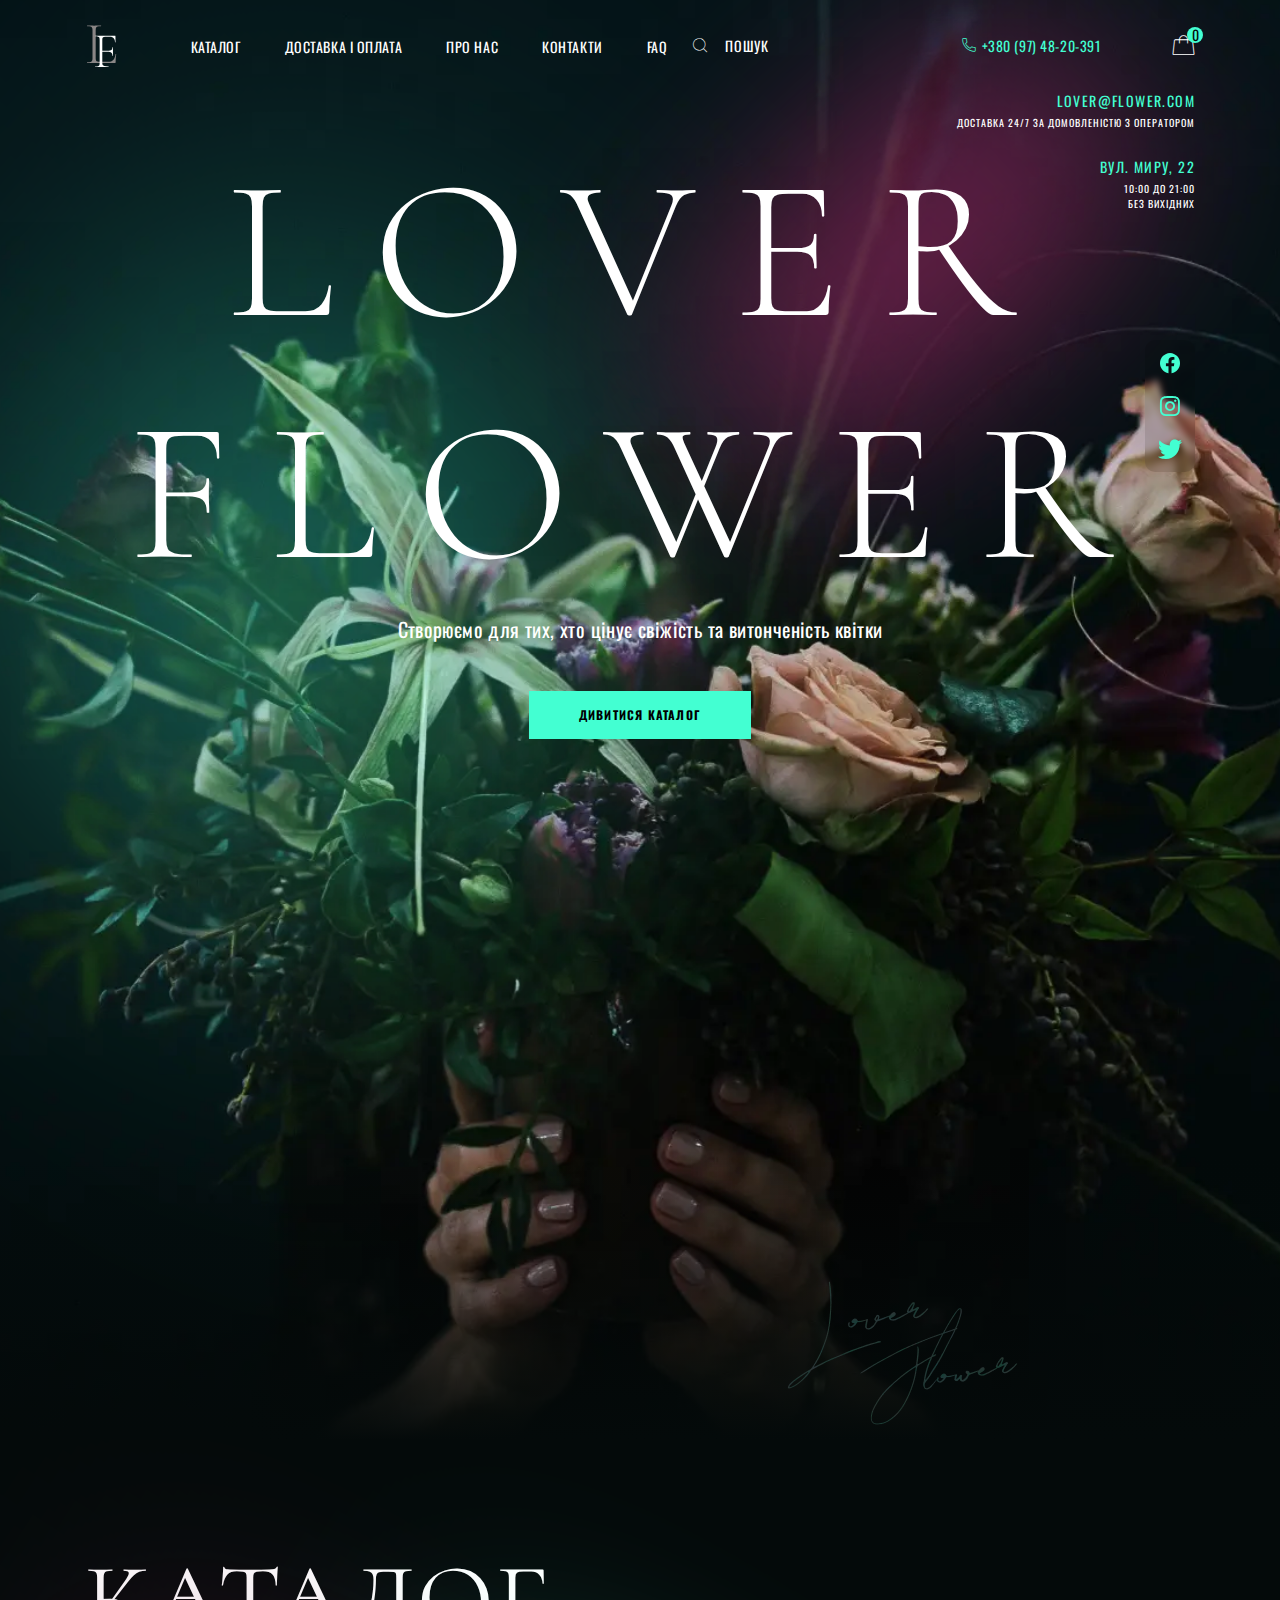
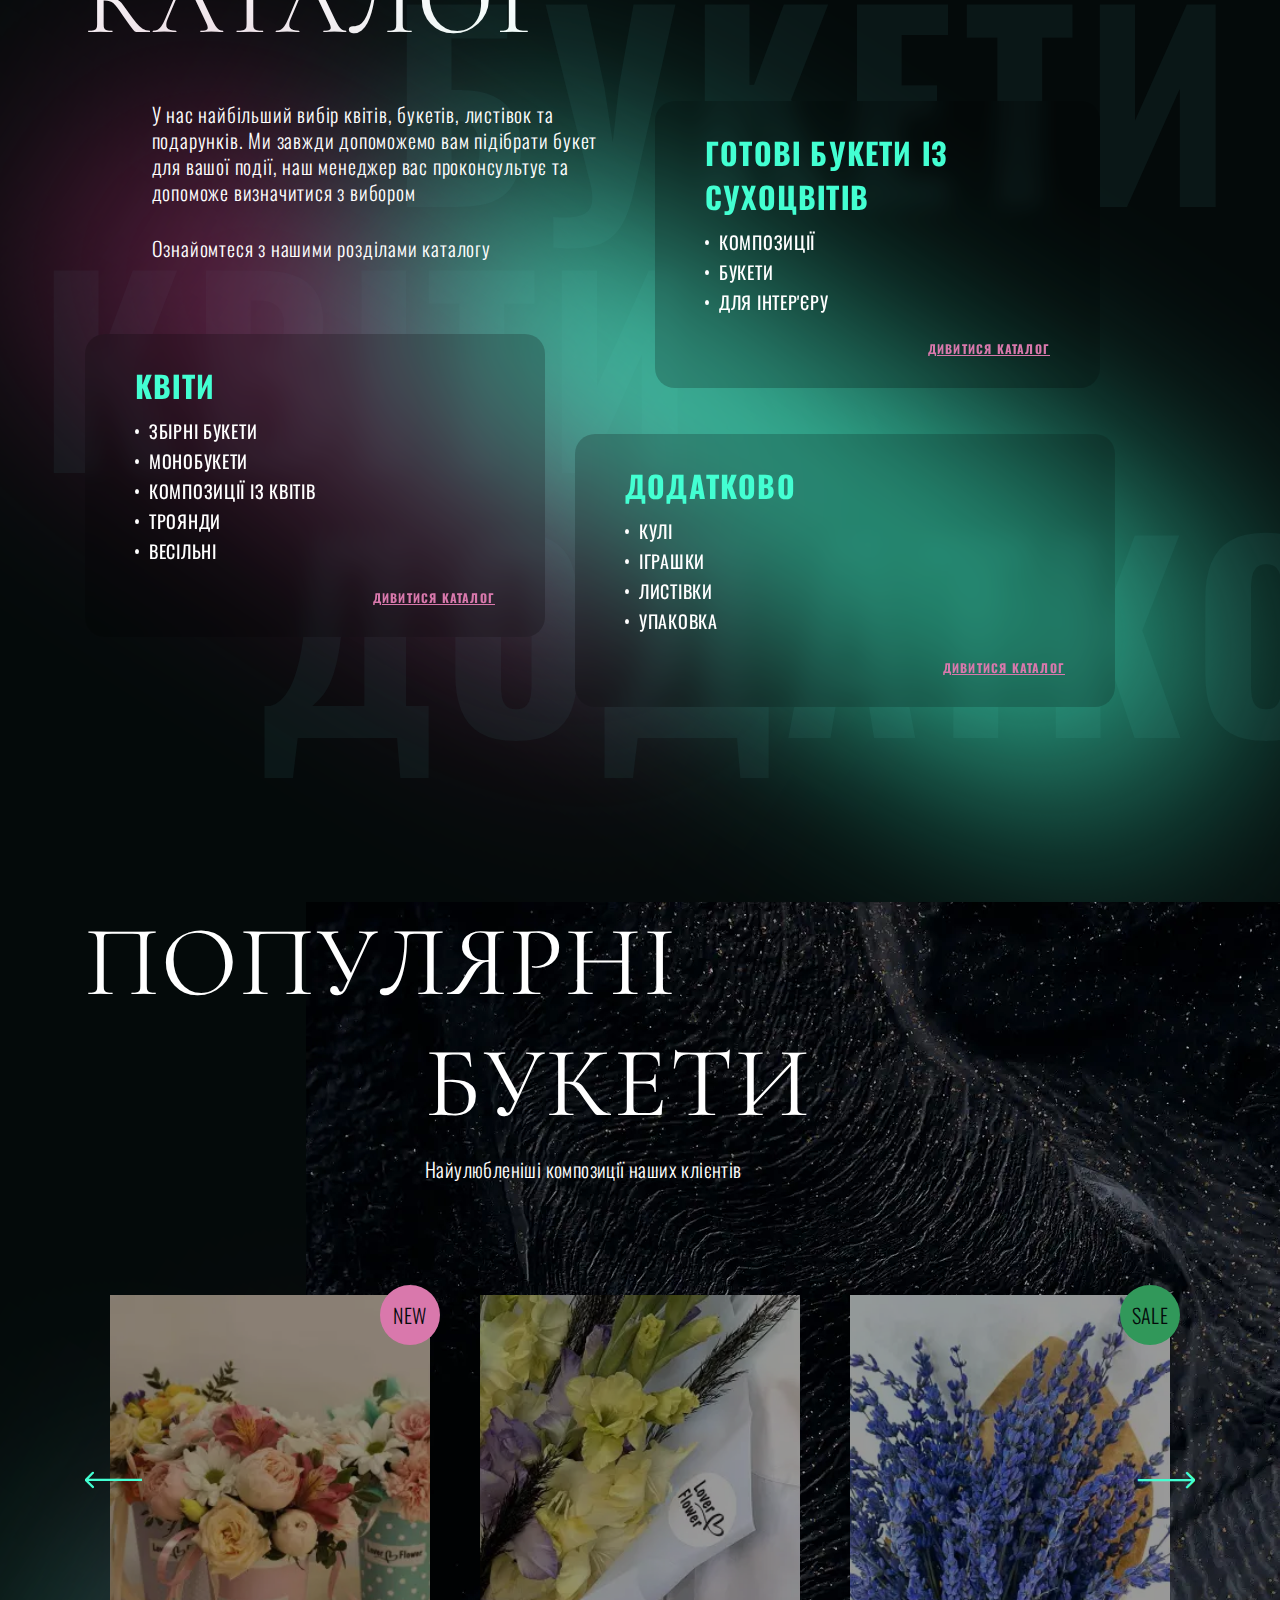
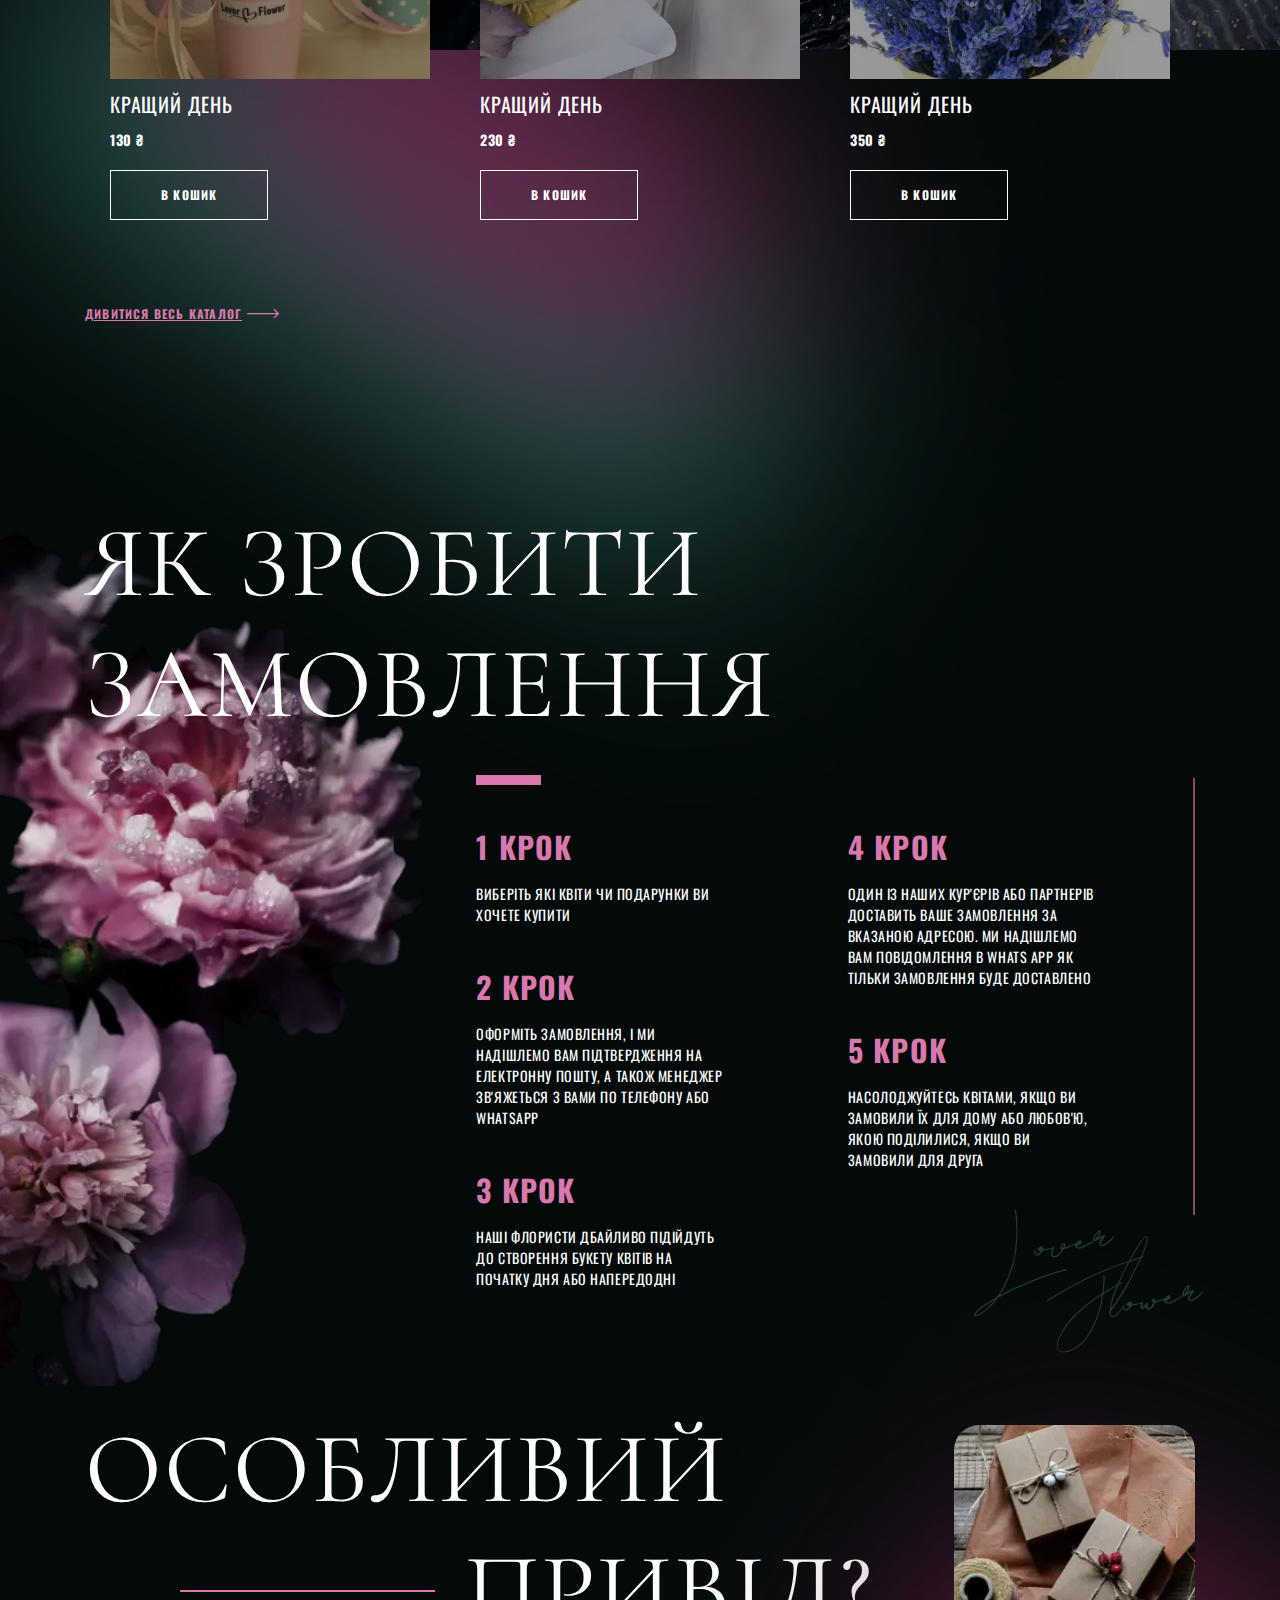
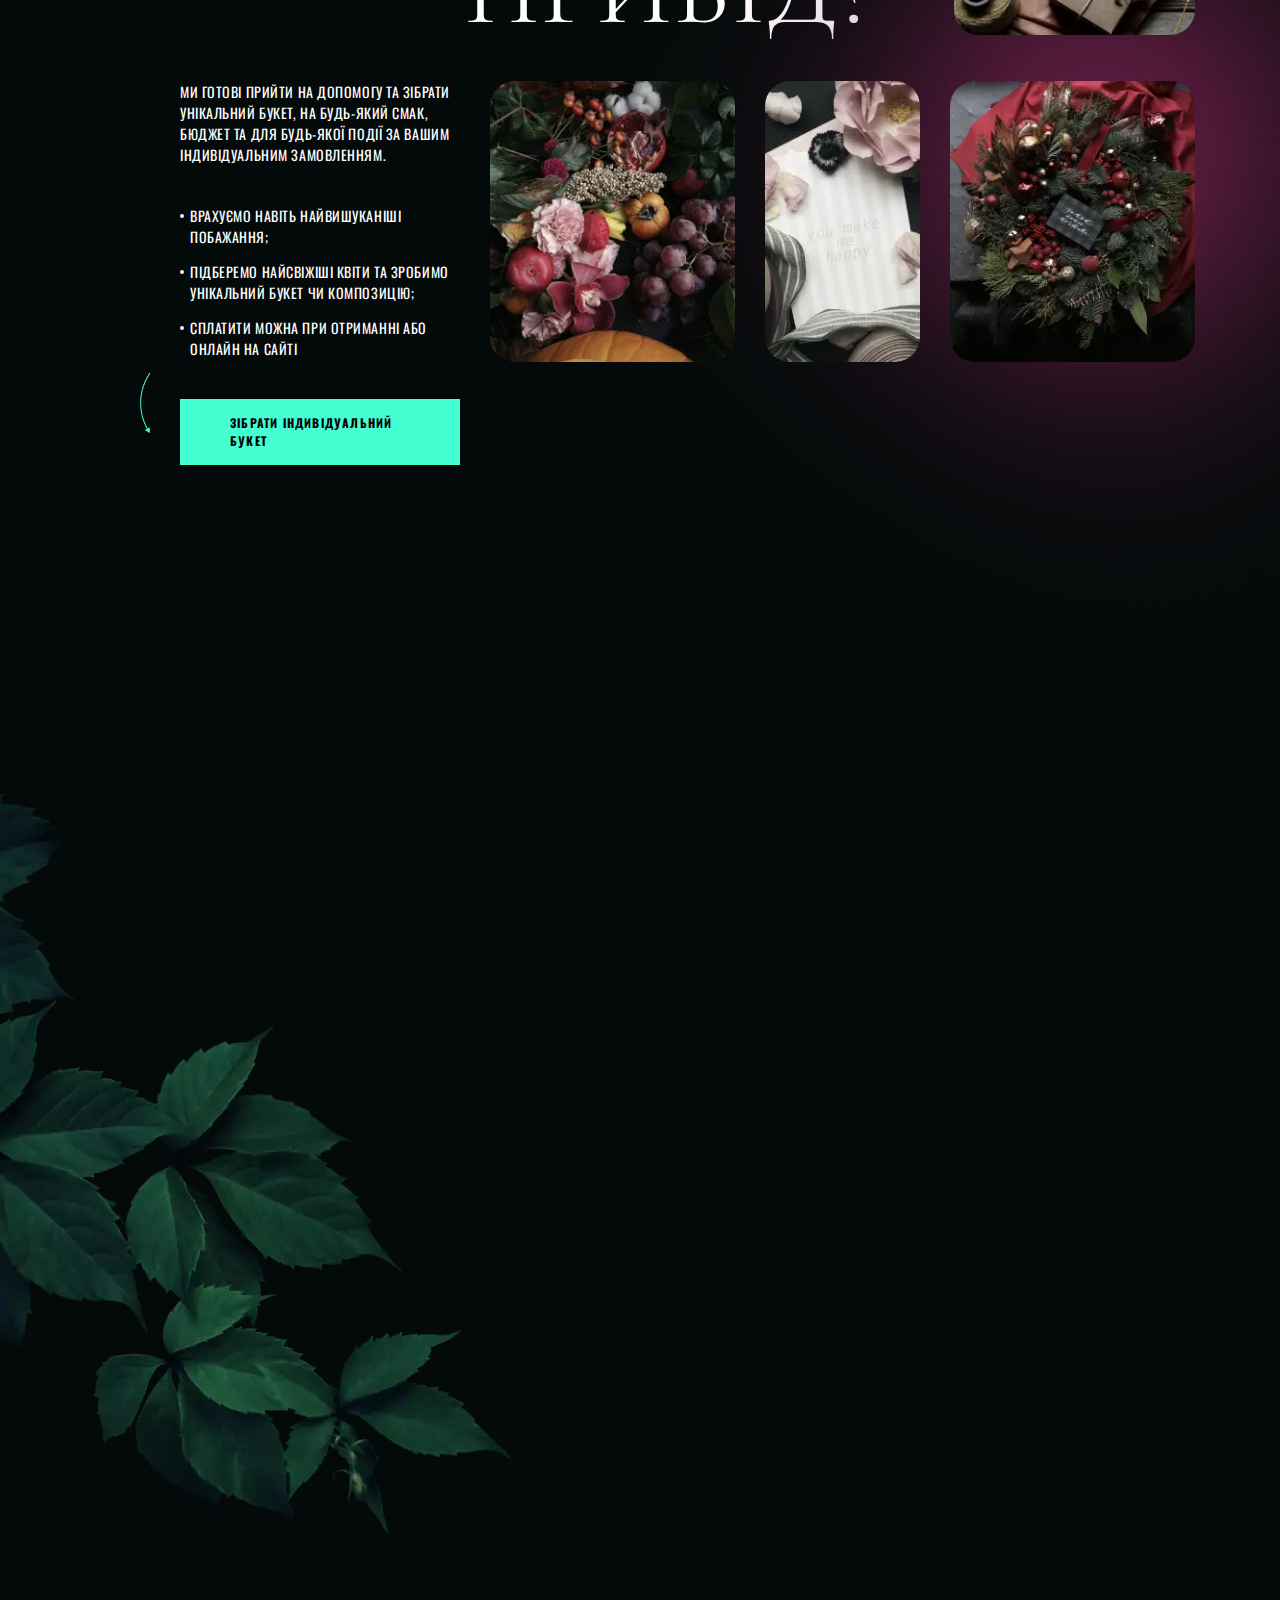
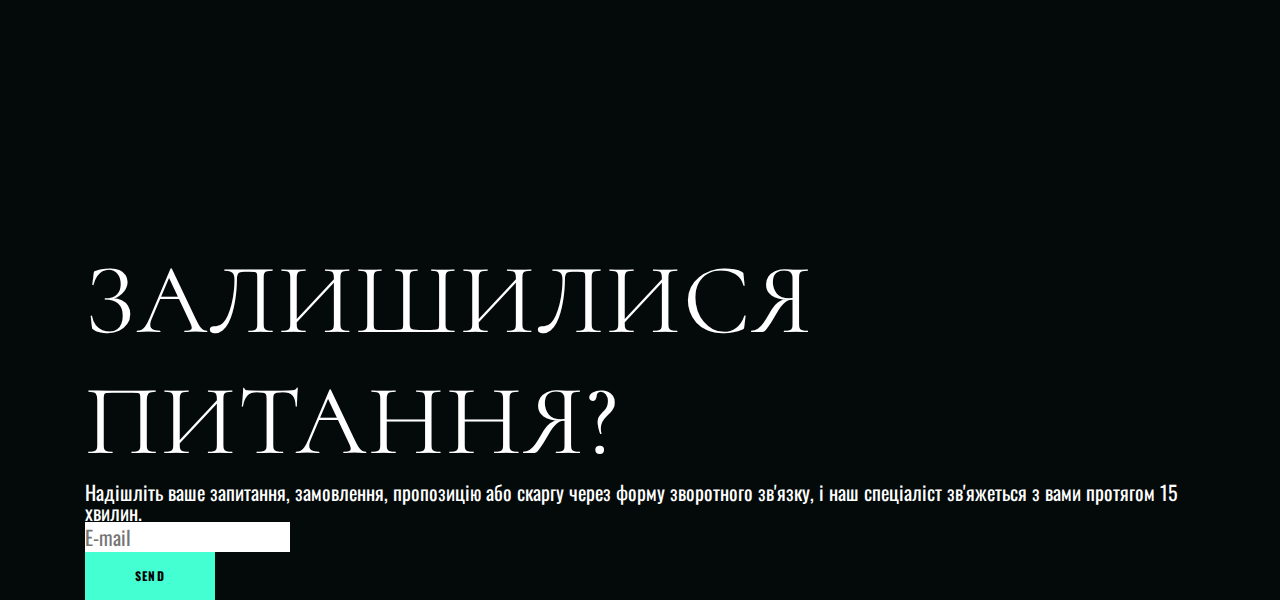
==== home.html @ f91fdae2 "loverFlower" ====
<!DOCTYPE html>
<html lang="en">

<head>
	<title>HomePage</title>
	<meta charset="UTF-8">
	<meta name="format-detection" content="telephone=no">
	<!-- <style>body{opacity: 0;}</style> -->
	<link rel="stylesheet" href="css/style.min.css?_v=20230529213901">
	<link rel="shortcut icon" href="favicon.ico">
	<!-- <meta name="robots" content="noindex, nofollow"> -->
	<meta name="viewport" content="width=device-width, initial-scale=1.0">
</head>

<body>
	<div class="wrapper">
		<header class="header">
			<div class="header__container">
				<div class="header__body">
					<div class="header__burger">
						<button type="button" class="icon-menu"><span></span></button>
					</div>
					<a href="" class="header__logo"><img src="img/logo.svg" alt="Logo"></a>
					<div class="header__menu menu">
						<nav class="menu__body">
							<ul class="menu__list">
								<li class="menu__item"><a href="" class="menu__link">Каталог</a></li>
								<li class="menu__item"><a href="" class="menu__link">Доставка і оплата</a></li>
								<li class="menu__item"><a href="" class="menu__link">Про нас</a></li>
								<li class="menu__item"><a href="" class="menu__link">Контакти</a></li>
								<li class="menu__item"><a href="" class="menu__link">FAQ</a></li>
							</ul>
						</nav>
						<div class="header__search search-header">
							<button type="button" class="search-header__icon _icon-search"></button>
							<form action="#" class="search-header__form">
								<button type="button" class="search-header__button _icon-search"></button>
								<input autocomplete="off" type="search" name="form[]" data-error="Ошибка" placeholder="Пошук" class="search-header__input">
							</form>
						</div>
					</div>
					<div class="header__actions">
						<a data-da=".menu__body, 767" href="tel:+380974820391" class="header__phone _icon-phone">+380 (97) 48-20-391</a>
					</div>
					<button type="button" class="header__cart _icon-cart"><span>0</span></button>
				</div>
			</div>
		</header>
		<main class="page">
			<section class="page__main-block main-block">
				<div class="main-block__background">
					<div class="main-block__image-ibg">
						<picture><source srcset="img/main-block/background.webp" type="image/webp"><img src="img/main-block/background.png" alt="Bg"></picture>
					</div>
				</div>
				<div class="main-block__container">
					<div class="main-block__contain">
						<div data-da=".menu__body, 767" class="main-block__contacts contacts">
							<div class="contacts__item item-contacts">
								<a href="mailto:lover@flower.com" class="item-contacts__link">lover@flower.com</a>
								<div class="item-contacts__text">Доставка 24/7 за домовленістю з оператором</div>
							</div>
							<div class="contacts__item item-contacts">
								<div class="item-contacts__link">вул. Миру, 22</div>
								<div class="item-contacts__text">
									<p>10:00 до 21:00</p>
									<p>без вихідних</p>
								</div>
							</div>
						</div>
						<div data-da=".menu__body, 767" class="main-block__socials">
							<a href="https://www.facebook.com" class="main-block__social _icon-fb"></a>
							<a href="https://www.instagram.com" class="main-block__social _icon-inst"></a>
							<a href="https://www.twitter.com" class="main-block__social _icon-tw"></a>
						</div>
					</div>

					<div class="main-block__body">
						<h1 class="main-block__title"> Lover Flower</h1>
						<div class="main-block__text">
							<p>Створюємо для тих, хто цінує свіжість та витонченість квітки</p>
						</div>
						<div class="main-block__actions">
							<a href="" class="main-block__button button">Дивитися каталог</a>
						</div>
					</div>
					<div class="main-block__autograph">
						<picture><source srcset="img/main-block/autograph.webp" type="image/webp"><img src="img/main-block/autograph.png" alt="Image"></picture>
					</div>
				</div>
			</section>
			<section class="page__offer offer">
				<div class="offer__decors">
					<div class="offer__decor offer__decor_1"></div>
					<div class="offer__decor offer__decor_2"></div>
					<div class="offer__decor offer__decor_3">букети</div>
					<div class="offer__decor offer__decor_4">квіти</div>
					<div class="offer__decor offer__decor_5">додатково</div>
				</div>
				<div class="offer__container">
					<div class="offer__body">
						<h2 class="offer__title title">Каталог</h2>
						<div class="offer__items">
							<div class="offer__item item-offer item-offer_1">
								<div class="item-offer__text">
									<p>У нас найбільший вибір квітів, букетів, листівок та подарунків.
										Ми завжди допоможемо вам підібрати букет для вашої події, наш менеджер вас проконсультує та допоможе визначитися з вибором</p>
									<p>Ознайомтеся з нашими розділами каталогу</p>
								</div>
							</div>
							<div class=" offer__item item-offer item-offer_2">
								<div class="item-offer__body">
									<h4 class="item-offer__title">готові букети із сухоцвітів</h4>
									<ul class="item-offer__list">
										<li class="item-offer__item">Композиції</li>
										<li class="item-offer__item">букети</li>
										<li class="item-offer__item">для інтер'єру</li>
									</ul>
									<a href="" class="item-offer__button">дивитися каталог</a>
								</div>
							</div>
							<div class=" offer__item item-offer item-offer_3">
								<div class="item-offer__body">
									<h4 class="item-offer__title">Квіти</h4>
									<ul class="item-offer__list">
										<li class="item-offer__item">Збірні букети</li>
										<li class="item-offer__item">Монобукети</li>
										<li class="item-offer__item">Композиції із квітів</li>
										<li class="item-offer__item">троянди</li>
										<li class="item-offer__item">весільні</li>
									</ul>
									<a href="" class="item-offer__button">дивитися каталог</a>
								</div>
							</div>
							<div class=" offer__item item-offer item-offer_4">
								<div class="item-offer__body">
									<h4 class="item-offer__title">додатково</h4>
									<ul class="item-offer__list">
										<li class="item-offer__item">кулі</li>
										<li class="item-offer__item">іграшки</li>
										<li class="item-offer__item">листівки</li>
										<li class="item-offer__item">упаковка</li>
									</ul>
									<a href="" class="item-offer__button">дивитися каталог</a>
								</div>
							</div>
						</div>
					</div>
				</div>
			</section>
			<section class="page__popular popular">
				<div class="popular__decors">
					<div class="popular__decor popular__decor_1"></div>
					<div class="popular__decor popular__decor_2"></div>
					<div class="popular__decor popular__decor_3">
						<picture><source srcset="img/popular/bg.webp" type="image/webp"><img class="popular__decor_image" src="img/popular/bg.jpg" alt="Image"></picture>
					</div>
				</div>
				<div class="popular__container">
					<div class="popular__header">
						<h2 class="popular__title title">Популярні <br> <span>букети</span></h2>
						<div class="popular__text text">
							<p>Найулюбленіші композиції наших клієнтів</p>
						</div>
					</div>
					<div class="popular__body">
						<div class="popular__slider swiper">
							<div class="popular__wrapper swiper-wrapper">
								<div class="popular__slide slide-popular swiper-slide">
									<div class="slide-popular__body">
										<div class="slide-popular__image">
											<div class="slide-popular__picture-ibg"><picture><source srcset="img/popular/01.webp" type="image/webp"><img src="img/popular/01.jpg" alt="Popular"></picture></div>
											<div class="slide-popular__sale slide-popular__sale_new">NEW</div>
										</div>
										<div class="slide-popular__content">
											<div class="slide-popular__name">кращий день</div>
											<div class="slide-popular__price">130 ₴</div>
											<button type="button" class="slide-popular__button button button_bd">В кошик</button>
										</div>
									</div>
								</div>
								<div class="popular__slide slide-popular swiper-slide">
									<div class="slide-popular__body">
										<div class="slide-popular__image">
											<div class="slide-popular__picture-ibg"><picture><source srcset="img/popular/02.webp" type="image/webp"><img src="img/popular/02.jpg" alt="Popular"></picture></div>
										</div>
										<div class="slide-popular__content">
											<div class="slide-popular__name">кращий день</div>
											<div class="slide-popular__price">230 ₴</div>
											<button type="button" class="slide-popular__button button button_bd">В кошик</button>
										</div>
									</div>
								</div>
								<div class="popular__slide slide-popular swiper-slide">
									<div class="slide-popular__body">
										<div class="slide-popular__image">
											<div class="slide-popular__picture-ibg"><picture><source srcset="img/popular/03.webp" type="image/webp"><img src="img/popular/03.jpg" alt="Popular"></picture></div>
											<div class="slide-popular__sale">SALE</div>
										</div>
										<div class="slide-popular__content">
											<div class="slide-popular__name">кращий день</div>
											<div class="slide-popular__price">350 ₴</div>
											<button type="button" class="slide-popular__button button button_bd">В кошик</button>
										</div>
									</div>
								</div>
								<div class="popular__slide slide-popular swiper-slide">
									<div class="slide-popular__body">
										<div class="slide-popular__image">
											<div class="slide-popular__picture-ibg"><picture><source srcset="img/popular/02.webp" type="image/webp"><img src="img/popular/02.jpg" alt="Popular"></picture></div>
										</div>
										<div class="slide-popular__content">
											<div class="slide-popular__name">кращий день</div>
											<div class="slide-popular__price">90 ₴</div>
											<button type="button" class="slide-popular__button button button_bd">В кошик</button>
										</div>
									</div>
								</div>
							</div>
							<div class="popular__arrows">
								<button type="button" class="popular__arrow arrow-swiper _icon-arrow swiper-button-prev"></button>
								<button type="button" class="popular__arrow arrow-swiper _icon-arrow swiper-button-next"></button>
							</div>
						</div>
						<a href="" class="popular__btn">
							<span>Дивитися весь каталог</span>
						</a>
					</div>
				</div>
			</section>
			<section class="page__order order">
				<div class="order__decor"><picture><source srcset="img/order/bg.webp" type="image/webp"><img src="img/order/bg.png" alt="Image"></picture></div>
				<div class="order__container">
					<h2 class="order__title title">Як зробити <br>замовлення</h2>
					<div class="order__body">
						<div class="order__items">
							<div class="order__column">
								<div class="order__item item-order">
									<h4 class="item-order__title"> 1 КРОК</h4>
									<div class="item-order__text">
										<p>Виберіть які квіти чи подарунки ви хочете купити</p>
									</div>
								</div>
								<div class="order__item item-order">
									<h4 class="item-order__title"> 2 КРОК</h4>
									<div class="item-order__text">
										<p>Оформіть замовлення, і ми надішлемо вам підтвердження на електронну пошту, а також менеджер зв'яжеться з вами по телефону або WhatsApp</p>
									</div>
								</div>
								<div class="order__item item-order">
									<h4 class="item-order__title"> 3 КРОК</h4>
									<div class="item-order__text">
										<p>Наші флористи дбайливо підійдуть до створення букету квітів на початку дня або напередодні</p>
									</div>
								</div>
							</div>
							<div class="order__column">
								<div class="order__item item-order">
									<h4 class="item-order__title"> 4 КРОК</h4>
									<div class="item-order__text">
										<p>Один із наших кур'єрів або партнерів доставить ваше замовлення за вказаною адресою. Ми надішлемо вам повідомлення в Whats App як тільки замовлення буде доставлено</p>
									</div>
								</div>
								<div class="order__item item-order">
									<h4 class="item-order__title"> 5 КРОК</h4>
									<div class="item-order__text">
										<p>Насолоджуйтесь квітами, якщо ви замовили їх для дому або любов'ю, якою поділилися, якщо ви замовили для друга</p>
									</div>
								</div>
							</div>
						</div>
					</div>
				</div>
			</section>
			<section class="page__occasion occasion">
				<div class="occasion__container">
					<div class="occasion__header">
						<h2 class="occasion__title title">Особливий <br> <span>привід?</span></h2>
						<div class="occasion__image occasion__image_1"><picture><source srcset="img/offer/01.webp" type="image/webp"><img src="img/offer/01.jpg" alt="Image"></picture></div>
					</div>
					<div class="occasion__body">
						<div class="occasion__content">
							<div class="occasion__text">
								<p>Ми готові прийти на допомогу та зібрати унікальний букет, на будь-який смак, бюджет та для будь-якої події за вашим індивідуальним замовленням.</p>
							</div>
							<ul class="occasion__list">
								<li class="occasion__item">врахуємо навіть найвишуканіші побажання;</li>
								<li class="occasion__item">підберемо найсвіжіші квіти та зробимо унікальний букет чи композицію;</li>
								<li class="occasion__item">сплатити можна при отриманні або онлайн на сайті</li>
							</ul>
							<a href="" class="occasion__button button">зібрати індивідуальний букет</a>
						</div>
						<div class="occasion__images">
							<div class="occasion__image occasion__image_2"><picture><source srcset="img/offer/02.webp" type="image/webp"><img src="img/offer/02.jpg" alt="Image"></picture></div>
							<div class="occasion__image occasion__image_3"><picture><source srcset="img/offer/03.webp" type="image/webp"><img src="img/offer/03.jpg" alt="Image"></picture></div>
							<div class="occasion__image occasion__image_4"><picture><source srcset="img/offer/04.webp" type="image/webp"><img src="img/offer/04.jpg" alt="Image"></picture></div>
						</div>
					</div>
				</div>
			</section>
			<section class="page__question question">
				<div class="question__decor"><picture><source srcset="img/question/decor.webp" type="image/webp"><img src="img/question/decor.png" alt="Image"></picture></div>
				<div class="question__container">
					<div class="question__header">
						<h2 class="question__title title">Залишилися <br> <span>питання?</span></h2>
						<div class="question__text">
							<p>Надішліть ваше запитання, замовлення, пропозицію або скаргу через форму зворотного зв'язку, і наш спеціаліст зв'яжеться з вами протягом 15 хвилин.</p>
						</div>
					</div>
					<div class="question__body">
						<form action="files/sendmail/sendmail.php" method="POST">
							<input type="text" name="form[email]" data-error="Error" placeholder="E-mail" class="input">
							<button type="submit" class="button">Send</button>
						</form>
					</div>
				</div>
			</section>
		</main>
		<footer class="footer">
			<div class="footer__container">
			</div>
		</footer>
	</div>
	<script src="js/app.min.js?_v=20230529213901"></script>
</body>

</html>
---- css/style.min.css ----
@charset "UTF-8";@import url(https://fonts.googleapis.com/css?family=Oswald:200,300,regular,500,600,700&display=swap);@import url(https://fonts.googleapis.com/css?family=Cormorant:300,regular,500,600,700&display=swap);@font-face{font-family:icons;font-display:swap;src:url(../fonts/icons.woff2) format("woff2"),url(../fonts/icons.woff) format("woff");font-weight:400;font-style:normal}.popular__btn::after,[class*=_icon-]:before{font-family:icons;font-style:normal;font-weight:400;font-variant:normal;text-transform:none;line-height:1;-webkit-font-smoothing:antialiased;-moz-osx-font-smoothing:grayscale}[class*=_icon-]:before{display:block}._icon-arrow:before{content:"\e900"}._icon-arrowSlider:before{content:"\e901"}._icon-cart:before{content:"\e902"}._icon-fb:before{content:"\e903"}._icon-inst:before{content:"\e904"}._icon-phone:before{content:"\e905"}._icon-search:before{content:"\e906"}._icon-tw:before{content:"\e907"}*{padding:0;margin:0;border:0}*,:after,:before{-webkit-box-sizing:border-box;box-sizing:border-box}body,html{height:100%;min-width:320px}body{color:#fff;line-height:1;font-family:Oswald;font-size:1.25rem;-ms-text-size-adjust:100%;-moz-text-size-adjust:100%;-webkit-text-size-adjust:100%;-webkit-font-smoothing:antialiased;-moz-osx-font-smoothing:grayscale}button,input,textarea{font-family:Oswald;font-size:inherit;line-height:inherit}button{cursor:pointer;color:inherit;background-color:transparent}a{color:inherit;text-decoration:none}ul li{list-style:none}img{vertical-align:top}h1,h2,h3,h4,h5,h6{font-weight:inherit;font-size:inherit}body{background-color:#040a0a}.lock body{overflow:hidden;-ms-touch-action:none;touch-action:none;-ms-scroll-chaining:none;overscroll-behavior:none}.wrapper{min-height:100%;display:-webkit-box;display:-ms-flexbox;display:flex;-webkit-box-orient:vertical;-webkit-box-direction:normal;-ms-flex-direction:column;flex-direction:column;overflow:hidden}@supports (overflow:clip){.wrapper{overflow:clip}}.wrapper>main{-webkit-box-flex:1;-ms-flex:1 1 auto;flex:1 1 auto}.wrapper>*{min-width:0}[class*=__container]{max-width:71.25rem;margin:0 auto;padding:0 .9375rem}[class*=-ibg]{position:relative}[class*=-ibg] img{position:absolute;width:100%;height:100%;top:0;left:0;-o-object-fit:cover;object-fit:cover}[class*=-ibg_contain] img{-o-object-fit:contain;object-fit:contain}.button{padding-top:.9375rem;padding-bottom:.9375rem;font-weight:700;font-size:.75rem;line-height:1.5;letter-spacing:.1em;text-transform:uppercase;color:#000;display:-webkit-box;display:-ms-flexbox;display:flex;-webkit-box-pack:center;-ms-flex-pack:center;justify-content:center;-webkit-box-align:center;-ms-flex-align:center;align-items:center;background-color:#43ffd2;-webkit-transition:all .4s ease 0s;-o-transition:all .4s ease 0s;transition:all .4s ease 0s}.button_bd{background-color:transparent;border:1px solid #fff;color:#fff}.title{font-family:Cormorant;line-height:1.21;letter-spacing:.02em;text-transform:uppercase}.text{font-weight:300;line-height:1.5;letter-spacing:.02em}.arrow-swiper{color:#43ffd2;font-size:1.125rem;-webkit-transition:all .4s ease 0s;-o-transition:all .4s ease 0s;transition:all .4s ease 0s}.swiper-button-prev{-webkit-transform:rotate(-180deg);-ms-transform:rotate(-180deg);transform:rotate(-180deg)}.header{position:absolute;top:0;left:0;width:100%;z-index:50;padding:.3125rem 0}.header__body{display:-webkit-box;display:-ms-flexbox;display:flex;-webkit-box-align:center;-ms-flex-align:center;align-items:center;min-height:5rem;gap:1.25rem}.header__logo{display:block;position:relative;z-index:2}.header__menu{display:-webkit-box;display:-ms-flexbox;display:flex;-webkit-box-align:center;-ms-flex-align:center;align-items:center;gap:1.5625rem}.header__phone{font-size:.875rem;line-height:1.5;letter-spacing:.04em;text-transform:uppercase;color:#43ffd2;display:-webkit-box;display:-ms-flexbox;display:flex;gap:.3125rem;-webkit-box-align:center;-ms-flex-align:center;align-items:center;-webkit-transition:all .4s ease 0s;-o-transition:all .4s ease 0s;transition:all .4s ease 0s}.header__phone:not(:last-child){margin-bottom:1.3125rem}.header__cart{position:relative}.header__cart span{position:absolute;top:-.5rem;right:-.5rem;width:1rem;height:1rem;background-color:#43ffd2;border-radius:50%;color:#040a0a;font-size:.875rem;display:-webkit-box;display:-ms-flexbox;display:flex;-webkit-box-pack:center;-ms-flex-pack:center;justify-content:center;-webkit-box-align:center;-ms-flex-align:center;align-items:center}.menu__list{display:-webkit-box;display:-ms-flexbox;display:flex;-webkit-box-align:center;-ms-flex-align:center;align-items:center;-ms-flex-wrap:wrap;flex-wrap:wrap;row-gap:.3125rem}.menu__list:not(:last-child){margin-bottom:2.5rem}.menu__link{font-size:.875rem;line-height:1.5;-webkit-transition:all .4s ease 0s;-o-transition:all .4s ease 0s;transition:all .4s ease 0s;letter-spacing:.04em;text-transform:uppercase}.search-header._open .search-header__form{opacity:1;visibility:visible;-webkit-transform:translate(0,0);-ms-transform:translate(0,0);transform:translate(0,0)}.search-header__icon{font-size:1rem}.search-header__button{font-size:1rem}.search-header__input{font-size:.875rem;line-height:1.5;letter-spacing:.04em;text-transform:uppercase;background-color:transparent;padding:.5rem .75rem;outline:0;color:#fff}.search-header__input::-webkit-input-placeholder{color:#fff}.search-header__input::-moz-placeholder{color:#fff}.search-header__input:-ms-input-placeholder{color:#fff}.search-header__input::-ms-input-placeholder{color:#fff}.search-header__input::placeholder{color:#fff}.icon-menu{display:none}.main-block{position:relative;min-height:160vh}.main-block::before{content:"";position:absolute;z-index:2;bottom:0;left:0;width:100%;height:20%;background:-webkit-gradient(linear,left top,left bottom,from(rgba(4,10,10,0)),to(#040a0a));background:-o-linear-gradient(top,rgba(4,10,10,0) 0,#040a0a 100%);background:linear-gradient(180deg,rgba(4,10,10,0) 0,#040a0a 100%)}.main-block__image-ibg{position:absolute;top:0;left:0;width:100%;height:100%}.main-block__image-ibg::before{content:"";position:absolute;z-index:2;top:30%;left:10%;background:#43ffd2;-webkit-filter:blur(225px);filter:blur(225px);-webkit-transform:rotate(41.6deg);-ms-transform:rotate(41.6deg);transform:rotate(41.6deg)}.main-block__image-ibg::after{content:"";position:absolute;z-index:2;top:10%;right:10%;background-color:#7d2253;-webkit-filter:blur(105px);filter:blur(105px);-webkit-transform:rotate(-43.21deg);-ms-transform:rotate(-43.21deg);transform:rotate(-43.21deg)}.main-block__autograph{position:absolute;z-index:2;bottom:0;right:20%}.main-block__autograph img{max-width:100%}.main-block__contain{max-width:69.375rem;margin:0 auto;position:relative}.main-block__contacts:not(:last-child){margin-bottom:.875rem}.main-block__socials{z-index:3;gap:.8125rem;border-radius:.625rem;display:-webkit-box;display:-ms-flexbox;display:flex}.main-block__social{color:#43ffd2;-webkit-transition:all .4s ease 0s;-o-transition:all .4s ease 0s;transition:all .4s ease 0s}.main-block__body{text-align:center;position:relative;z-index:2}.main-block__title{font-family:Cormorant;font-weight:300;line-height:1.21;letter-spacing:.2em;text-transform:uppercase}.main-block__text{letter-spacing:.02em;line-height:1.5}.main-block__actions{display:-webkit-box;display:-ms-flexbox;display:flex;-webkit-box-align:center;-ms-flex-align:center;align-items:center;-webkit-box-pack:center;-ms-flex-pack:center;justify-content:center}.contacts__item:not(:last-child){margin-bottom:1.625rem}.item-contacts__link{font-size:.875rem;line-height:1.5;letter-spacing:.1em;text-transform:uppercase;color:#43ffd2;display:block}.item-contacts__link:not(:last-child){margin-bottom:.25rem}.item-contacts__text{font-size:.625rem;line-height:1.5;letter-spacing:.1em;text-transform:uppercase}.offer{position:relative}.offer__decor{position:absolute}.offer__decor_1{background-color:#7d2253;-webkit-filter:blur(125px);filter:blur(125px);-webkit-transform:rotate(32.83deg);-ms-transform:rotate(32.83deg);transform:rotate(32.83deg);top:40%;left:3%}.offer__decor_2{background-color:#43ffd2;-webkit-filter:blur(125px);filter:blur(125px);-webkit-transform:rotate(32.83deg);-ms-transform:rotate(32.83deg);transform:rotate(32.83deg);top:50%;right:3%}.offer__decor_3{font-weight:700;line-height:1.184;font-weight:700;letter-spacing:.04em;text-transform:uppercase;color:#0a1717;z-index:-1;right:3%;top:10%}.offer__decor_4{font-weight:700;line-height:1.184;font-weight:700;letter-spacing:.04em;text-transform:uppercase;color:#0a1717;z-index:-1;left:3%;top:35%}.offer__decor_5{font-weight:700;line-height:1.184;font-weight:700;letter-spacing:.04em;text-transform:uppercase;color:#0a1717;z-index:-1;right:-30%;top:60%}.offer__items{display:-ms-grid;display:grid;gap:1.875rem;-ms-grid-columns:(1fr)[2];grid-template-columns:repeat(2,1fr);-ms-grid-rows:(1fr)[2];grid-template-rows:repeat(2,1fr);position:relative;z-index:2}.item-offer_2{max-width:27.8125rem}.item-offer_3{max-width:28.75rem}.item-offer__text{line-height:1.3;letter-spacing:.04em;max-width:43.125rem;font-weight:300}.item-offer__body{background-color:rgba(0,0,0,.2);-webkit-backdrop-filter:blur(10px);backdrop-filter:blur(10px);border-radius:1.25rem;padding:1.875rem 3.125rem;display:-webkit-box;display:-ms-flexbox;display:flex;-webkit-box-orient:vertical;-webkit-box-direction:normal;-ms-flex-direction:column;flex-direction:column}.item-offer__title{font-weight:700;line-height:1.4666666667;letter-spacing:.04em;text-transform:uppercase;color:#43ffd2}.item-offer__title:not(:last-child){margin-bottom:.625rem}.item-offer__list:not(:last-child){margin-bottom:1.5rem}.item-offer__item{font-size:1.125rem;line-height:1.5;letter-spacing:.04em;text-transform:uppercase;display:-webkit-box;display:-ms-flexbox;display:flex;-webkit-box-align:center;-ms-flex-align:center;align-items:center;gap:.625rem}.item-offer__item:not(:last-child){margin-bottom:.1875rem}.item-offer__item::before{content:"";display:block;-webkit-box-flex:0;-ms-flex:0 0 .25rem;flex:0 0 .25rem;height:.3125rem;border-radius:50%;background-color:#fff}.item-offer__button{-ms-flex-item-align:end;align-self:flex-end;font-weight:700;font-size:.75rem;line-height:1.5;letter-spacing:.1em;text-decoration:underline;text-transform:uppercase;color:#d978ac}.popular{position:relative}.popular__btn{position:relative;z-index:2;font-weight:700;font-size:.75rem;line-height:1.5;letter-spacing:.1em;text-transform:uppercase;color:#d978ac;display:-webkit-box;display:-ms-flexbox;display:flex;-webkit-box-align:center;-ms-flex-align:center;align-items:center;gap:.3125rem}.popular__btn span{text-decoration:underline}.popular__btn::after{content:"";display:block;content:"\e900";font-size:.625rem}.popular__decor{position:absolute}.popular__decor_1{top:70%;left:0;background-color:rgba(67,255,210,.47);-webkit-filter:blur(125px);filter:blur(125px);-webkit-transform:rotate(32.83deg);-ms-transform:rotate(32.83deg);transform:rotate(32.83deg)}.popular__decor_2{background-color:#7d2253;-webkit-filter:blur(125px);filter:blur(125px);-webkit-transform:rotate(32.83deg);-ms-transform:rotate(32.83deg);transform:rotate(32.83deg);top:60%;right:40%}.popular__decor_3{top:0;right:0}.popular__decor_image img{max-width:100%}.popular__header{position:relative;z-index:2}.popular__title:not(:last-child){margin-bottom:.625rem}.popular__slider{position:relative}.popular__arrows{display:-webkit-box;display:-ms-flexbox;display:flex;-webkit-box-pack:justify;-ms-flex-pack:justify;justify-content:space-between;-webkit-box-align:center;-ms-flex-align:center;align-items:center;position:absolute;z-index:2;top:35%;width:100%;left:0}.slide-popular__body{padding:1.5625rem}.slide-popular__image{position:relative}.slide-popular__image:not(:last-child){margin-bottom:.625rem}.slide-popular__picture-ibg{padding-bottom:120%;position:relative;cursor:pointer}.slide-popular__picture-ibg::before{content:"";position:absolute;z-index:2;top:0;left:0;width:100%;height:100%;background-color:rgba(0,0,0,.4);opacity:1;-webkit-transition:opacity .5s ease 0s;-o-transition:opacity .5s ease 0s;transition:opacity .5s ease 0s}.slide-popular__sale{position:absolute;z-index:3;top:-.625rem;right:-.625rem;width:3.75rem;height:3.75rem;color:#040a0a;background-color:#31985a;display:-webkit-box;display:-ms-flexbox;display:flex;-webkit-box-pack:center;-ms-flex-pack:center;justify-content:center;-webkit-box-align:center;-ms-flex-align:center;align-items:center;font-weight:300;line-height:1.5;letter-spacing:.02em;border-radius:50%}.slide-popular__sale_new{background-color:#d978ac}.slide-popular__name{line-height:1.5;letter-spacing:.04em;text-transform:uppercase}.slide-popular__name:not(:last-child){margin-bottom:.625rem}.slide-popular__price{font-weight:700;font-size:.875rem;line-height:1.5;letter-spacing:.04em;text-transform:uppercase}.slide-popular__price:not(:last-child){margin-bottom:1.25rem}.order{position:relative}.order__decor{position:absolute;top:-5%;left:0;height:100%}.order__container{position:relative}.order__container::before{content:"";position:absolute;border:1px solid rgba(217,120,172,.6);right:0;top:35%;margin-right:.9375rem}.no-webp .order__container::after{background:url(../img/main-block/autograph.png) 100% 100% no-repeat}.order__container::after{content:"";position:absolute;z-index:-1;top:10%;right:0;width:100%;height:100%}.order__title:not(:last-child){margin-bottom:5rem}.order__body{display:-webkit-box;display:-ms-flexbox;display:flex;-webkit-box-pack:end;-ms-flex-pack:end;justify-content:flex-end}.order__items{display:-webkit-box;display:-ms-flexbox;display:flex;position:relative}.order__items::before{content:"";width:4.0625rem;height:.625rem;position:absolute;top:-3.125rem;left:0;background-color:#d978ac}.item-order:not(:last-child){margin-bottom:2.5rem}.item-order__title{font-weight:700;color:#d978ac;line-height:1.4666666667;letter-spacing:.04em;text-transform:uppercase}.item-order__title:not(:last-child){margin-bottom:.875rem}.item-order__text{font-size:.875rem;line-height:1.5;letter-spacing:.04em;text-transform:uppercase}.occasion{position:relative}.occasion::before{content:"";position:absolute;top:20%;right:0;-webkit-filter:blur(125px);filter:blur(125px);-webkit-transform:rotate(32.83deg);-ms-transform:rotate(32.83deg);transform:rotate(32.83deg);background-color:#7d2253}.occasion__header{display:-webkit-box;display:-ms-flexbox;display:flex;-webkit-box-pack:justify;-ms-flex-pack:justify;justify-content:space-between;-webkit-box-align:center;-ms-flex-align:center;align-items:center}.occasion__header:not(:last-child){margin-bottom:1.875rem}.occasion__title span{display:-webkit-box;display:-ms-flexbox;display:flex;-webkit-box-align:center;-ms-flex-align:center;align-items:center;gap:1.875rem}.occasion__title span::before{content:"";display:block;border:1px solid #d978ac}.occasion__image{-webkit-backdrop-filter:blur(10px);backdrop-filter:blur(10px)}.occasion__image img{max-width:100%;border-radius:1.5625rem}.occasion__content{padding-left:5.9375rem;font-size:.875rem;max-width:23.4375rem;line-height:1.5;letter-spacing:.04em;text-transform:uppercase;position:relative;-ms-flex-item-align:start;align-self:flex-start}.no-webp .occasion__content::before{background:url(../img/offer/arrow.png) 15% 90% no-repeat}.occasion__content::before{content:"";position:absolute;z-index:-1;bottom:0;left:0;width:100%;height:100%}.occasion__item{display:-webkit-box;display:-ms-flexbox;display:flex;gap:.375rem}.occasion__item:not(:last-child){margin-bottom:.875rem}.occasion__item::before{content:"";-webkit-box-flex:0;-ms-flex:0 0 .25rem;flex:0 0 .25rem;height:.25rem;border-radius:50%;background-color:#fff;margin-top:.5625rem}.occasion__button{padding-left:1.0625rem;padding-right:1.0625rem}.occasion__images{display:-webkit-box;display:-ms-flexbox;display:flex;gap:1.875rem;-ms-flex-item-align:start;align-self:flex-start}.swiper{overflow:hidden}.swiper-initialized{-ms-touch-action:pan-y;touch-action:pan-y}.swiper-wrapper{width:100%;height:100%;-webkit-box-sizing:content-box;box-sizing:content-box;display:-webkit-box;display:-ms-flexbox;display:flex;position:relative}.swiper-vertical .swiper-wrapper{-webkit-box-orient:vertical;-webkit-box-direction:normal;-ms-flex-direction:column;flex-direction:column}.swiper-autoheight .swiper-wrapper{-webkit-box-align:start;-ms-flex-align:start;align-items:flex-start}.swiper-initialized .swiper-slide{-ms-flex-negative:0;flex-shrink:0}.swiper-android .swiper-slide,.swiper-android .swiper-wrapper{-webkit-transform:translate3d(0,0,0);transform:translate3d(0,0,0)}.swiper-button-lock{display:none!important}@media (min-width:29.99875em){.item-order__text{max-width:15.625rem}}@media (min-width:47.99875em){.header__body{-webkit-box-pack:justify;-ms-flex-pack:justify;justify-content:space-between}.header__burger{display:none}.main-block__contacts{position:absolute;z-index:3;top:0;right:0;padding-top:5.625rem}.main-block__socials{position:absolute;top:30%;right:0;margin-top:21.25rem;display:-webkit-box;display:-ms-flexbox;display:flex;-webkit-box-orient:vertical;-webkit-box-direction:normal;-ms-flex-direction:column;flex-direction:column;-webkit-box-pack:center;-ms-flex-pack:center;justify-content:center;-webkit-box-align:center;-ms-flex-align:center;align-items:center;padding:.8125rem;gap:1.4375rem;background-color:rgba(0,0,0,.1);-webkit-backdrop-filter:blur(3px);backdrop-filter:blur(3px)}.contacts{text-align:right}.occasion__body{display:-webkit-box;display:-ms-flexbox;display:flex;gap:1.875rem;-webkit-box-pack:justify;-ms-flex-pack:justify;justify-content:space-between}}@media (min-width:47.9375em){.order__decor img{width:28.125rem}}@media (min-width:61.99875em){.search-header__icon{display:none}.item-offer_3{-webkit-transform:translate(0,-6.25rem);-ms-transform:translate(0,-6.25rem);transform:translate(0,-6.25rem)}}@media (min-width:71.25em){.button{padding-left:3.125rem}.button{padding-right:3.125rem}.title{font-size:6.25rem}.main-block__image-ibg::before{width:21.875rem}.main-block__image-ibg::before{height:18.75rem}.main-block__image-ibg::after{width:29.375rem}.main-block__image-ibg::after{height:13.125rem}.main-block__body{padding-top:8.125rem}.main-block__title{font-size:12.5rem}.main-block__text:not(:last-child){margin-bottom:2.9375rem}.offer{padding-top:6.25rem}.offer{padding-bottom:10.3125rem}.offer__decor_1{width:43.75rem}.offer__decor_1{height:14.6875rem}.offer__decor_2{width:55rem}.offer__decor_2{height:13.75rem}.offer__decor_3{font-size:15.625rem}.offer__decor_4{font-size:15.625rem}.offer__decor_5{font-size:15.625rem}.offer__title:not(:last-child){margin-bottom:2.5rem}.item-offer_4{-webkit-transform:translate(-5rem,0);-ms-transform:translate(-5rem,0);transform:translate(-5rem,0)}.item-offer__text p:not(:last-child){margin-bottom:1.875rem}.item-offer__title{font-size:1.875rem}.popular{padding-bottom:11.25rem}.popular__decor_1{width:50.9375rem}.popular__decor_1{height:12.5rem}.popular__decor_2{width:36.25rem}.popular__decor_2{height:15.625rem}.popular__header:not(:last-child){margin-bottom:5.375rem}.popular__title span{padding-left:21.25rem}.popular__text{padding-left:21.25rem}.popular__slider:not(:last-child){margin-bottom:3.75rem}.order{padding-bottom:7.5rem}.order__container::before{height:27.3125rem}.item-order__title{font-size:1.875rem}.occasion{padding-bottom:10rem}.occasion::before{width:22.5rem}.occasion::before{height:22.5rem}.occasion__header{-webkit-column-gap:5rem;-moz-column-gap:5rem;column-gap:5rem}.occasion__title span{padding-left:5.9375rem}.occasion__title span::before{width:15.9375rem}.occasion__text:not(:last-child){margin-bottom:2.5rem}.occasion__list:not(:last-child){margin-bottom:2.5rem}}@media (min-width:90em){.menu__list{-webkit-column-gap:3.125rem;-moz-column-gap:3.125rem;column-gap:3.125rem}.item-offer__text{padding-left:4.6875rem}.order__decor img{width:31.25rem}.order__body{margin-right:7.1875rem}.order__items{-webkit-column-gap:9.375rem;-moz-column-gap:9.375rem;column-gap:9.375rem}}@media (max-width:20em){.button{padding-left:1.875rem}.button{padding-right:1.875rem}.title{font-size:2.5rem}.main-block__image-ibg::before{width:12.5rem}.main-block__image-ibg::before{height:9.375rem}.main-block__image-ibg::after{width:16.875rem}.main-block__image-ibg::after{height:9.375rem}.main-block__body{padding-top:3.4375rem}.main-block__title{font-size:3.125rem}.main-block__text:not(:last-child){margin-bottom:1.5625rem}.offer{padding-top:4.375rem}.offer{padding-bottom:5.625rem}.offer__decor_1{width:18.75rem}.offer__decor_1{height:6.25rem}.offer__decor_2{width:18.75rem}.offer__decor_2{height:6.25rem}.offer__decor_3{font-size:7.5rem}.offer__decor_4{font-size:7.5rem}.offer__decor_5{font-size:7.5rem}.offer__title:not(:last-child){margin-bottom:1.25rem}.item-offer__text p:not(:last-child){margin-bottom:.9375rem}.item-offer__title{font-size:1.375rem}.popular{padding-bottom:3.75rem}.popular__decor_1{width:21.875rem}.popular__decor_1{height:6.25rem}.popular__decor_2{width:15.625rem}.popular__decor_2{height:6.25rem}.popular__header:not(:last-child){margin-bottom:2.1875rem}.popular__title span{padding-left:6.875rem}.popular__text{padding-left:2.5rem}.popular__slider:not(:last-child){margin-bottom:2.5rem}.order{padding-bottom:5rem}.order__container::before{height:12.5rem}.item-order__title{font-size:1.5rem}.occasion{padding-bottom:4.375rem}.occasion::before{width:13.125rem}.occasion::before{height:13.125rem}.occasion__header{-webkit-column-gap:1.875rem;-moz-column-gap:1.875rem;column-gap:1.875rem}.occasion__title span{padding-left:1.875rem}.occasion__title span::before{width:3.125rem}.occasion__text:not(:last-child){margin-bottom:1.25rem}.occasion__list:not(:last-child){margin-bottom:1.25rem}}@media (max-width:104.0625em){.order__title{position:relative;z-index:2}}@media (max-width:71.25em){.slide-popular__picture-ibg::before{display:none}}@media (max-width:61.99875em){.search-header__form{position:absolute;bottom:-1.25rem;border:1px solid rgba(255,255,255,.2);padding:0 .625rem;-webkit-transform:translate(0,1.25rem);-ms-transform:translate(0,1.25rem);transform:translate(0,1.25rem);opacity:0;visibility:hidden;-webkit-transition:all .3s ease 0s;-o-transition:all .3s ease 0s;transition:all .3s ease 0s}.offer__decor_1{-webkit-filter:blur(65px);filter:blur(65px);top:30%}.occasion__image_1{display:none}.occasion__image_4{display:none}}@media (max-width:61.99875em) and (max-width:47.99875em){.search-header__form{width:100%;left:0;bottom:-3.125rem;background-color:rgba(0,0,0,.8)}}@media (max-width:47.99875em){.header__body{min-height:3.75rem}.header__logo{position:absolute;top:0;left:4.0625rem;opacity:0;visibility:hidden;-webkit-transition:all .4s ease 0s;-o-transition:all .4s ease 0s;transition:all .4s ease 0s}.menu-open .header__logo{opacity:1;visibility:visible}.header__burger{-webkit-box-flex:1;-ms-flex:1 1 auto;flex:1 1 auto}.menu__body{position:fixed;top:0;left:-100%;width:100%;height:100%;overflow:auto;-webkit-transition:all .4s ease 0s;-o-transition:all .4s ease 0s;transition:all .4s ease 0s;background-color:#000;padding:6.25rem 1.25rem 6.25rem 1.25rem}.menu-open .menu__body{left:0}.menu-open .menu__body::before{left:0}.menu__body::before{content:"";position:fixed;z-index:2;top:0;left:-100%;width:100%;height:4.375rem;background-color:#000;-webkit-transition:all .4s ease 0s;-o-transition:all .4s ease 0s;transition:all .4s ease 0s}.menu__list{-webkit-box-orient:vertical;-webkit-box-direction:normal;-ms-flex-direction:column;flex-direction:column;-webkit-box-pack:start;-ms-flex-pack:start;justify-content:flex-start;-webkit-box-align:stretch;-ms-flex-align:stretch;align-items:stretch;row-gap:1.375rem;position:relative}.menu__list::before{content:"";position:absolute;bottom:-.9375rem;left:0;border:1px solid #555}.menu__link{font-size:1.25rem}.search-header__icon{font-size:1.125rem}.icon-menu{display:block;position:relative;width:1.875rem;height:1.125rem;z-index:5}.icon-menu span,.icon-menu::after,.icon-menu::before{content:"";-webkit-transition:all .3s ease 0s;-o-transition:all .3s ease 0s;transition:all .3s ease 0s;right:0;position:absolute;width:100%;height:.125rem;background-color:#43ffd2}.icon-menu::before{top:0}.icon-menu::after{bottom:0}.icon-menu span{top:calc(50% - .0625rem)}.menu-open .icon-menu span{width:0}.menu-open .icon-menu::before{top:calc(50% - .0625rem);-webkit-transform:rotate(-45deg);-ms-transform:rotate(-45deg);transform:rotate(-45deg)}.menu-open .icon-menu::after{bottom:calc(50% - .0625rem);-webkit-transform:rotate(45deg);-ms-transform:rotate(45deg);transform:rotate(45deg)}.main-block{min-height:100vh}.main-block__autograph{display:none}.main-block__body{display:-webkit-box;display:-ms-flexbox;display:flex;-webkit-box-orient:vertical;-webkit-box-direction:normal;-ms-flex-direction:column;flex-direction:column;-webkit-box-pack:center;-ms-flex-pack:center;justify-content:center;gap:.9375rem;min-height:100vh;padding-bottom:3.125rem}.main-block__title{-webkit-box-flex:1;-ms-flex:1 1 auto;flex:1 1 auto}.contacts__item:not(:last-child){margin-bottom:.75rem}.item-offer__body{padding:1.875rem 1.5625rem;background-color:rgba(0,0,0,.6)}.popular__decor_3{opacity:.2}.slide-popular__button{width:100%}.order__decor{top:10%}.order__container::before{display:none}.no-webp .order__container::after{background:url(../img/main-block/autograph.png) 10% 100% no-repeat}.order__container::after{top:0}.order__items{-webkit-box-orient:vertical;-webkit-box-direction:normal;-ms-flex-direction:column;flex-direction:column;row-gap:1.25rem}.item-order:not(:last-child){margin-bottom:1.25rem}.occasion__image{display:none}.occasion__content{max-width:none;padding-left:0}.occasion__content::before{display:none}}@media (max-width:47.99875em) and (max-width:20em){.menu__list::before{width:6.25rem}}@media (max-width:47.99875em) and (any-hover:none){.icon-menu{cursor:default}}@media (max-width:29.99875em){.offer__decor_3{display:none}.offer__decor_4{display:none}.offer__decor_5{display:none}.offer__items{-ms-grid-columns:auto;grid-template-columns:auto}.item-offer_2{margin-top:-1.25rem}.order__decor{opacity:.6}.order__items::before{left:50%;-webkit-transform:translate(-50%,0);-ms-transform:translate(-50%,0);transform:translate(-50%,0)}.item-order{text-align:center}}@media (min-width:20em) and (max-width:71.25em){@supports (padding-left:clamp(1.875rem ,1.387195122rem + 2.4390243902vw ,3.125rem)){.button{padding-left:clamp(1.875rem ,1.387195122rem + 2.4390243902vw ,3.125rem)}}@supports not (padding-left:clamp(1.875rem ,1.387195122rem + 2.4390243902vw ,3.125rem)){.button{padding-left:calc(1.875rem + 1.25 * (100vw - 20rem)/ 51.25)}}@supports (padding-right:clamp(1.875rem ,1.387195122rem + 2.4390243902vw ,3.125rem)){.button{padding-right:clamp(1.875rem ,1.387195122rem + 2.4390243902vw ,3.125rem)}}@supports not (padding-right:clamp(1.875rem ,1.387195122rem + 2.4390243902vw ,3.125rem)){.button{padding-right:calc(1.875rem + 1.25 * (100vw - 20rem)/ 51.25)}}@supports (font-size:clamp(2.5rem ,1.0365853659rem + 7.3170731707vw ,6.25rem)){.title{font-size:clamp(2.5rem ,1.0365853659rem + 7.3170731707vw ,6.25rem)}}@supports not (font-size:clamp(2.5rem ,1.0365853659rem + 7.3170731707vw ,6.25rem)){.title{font-size:calc(2.5rem + 3.75 * (100vw - 20rem)/ 51.25)}}@supports (width:clamp(12.5rem ,8.8414634146rem + 18.2926829268vw ,21.875rem)){.main-block__image-ibg::before{width:clamp(12.5rem ,8.8414634146rem + 18.2926829268vw ,21.875rem)}}@supports not (width:clamp(12.5rem ,8.8414634146rem + 18.2926829268vw ,21.875rem)){.main-block__image-ibg::before{width:calc(12.5rem + 9.375 * (100vw - 20rem)/ 51.25)}}@supports (height:clamp(9.375rem ,5.7164634146rem + 18.2926829268vw ,18.75rem)){.main-block__image-ibg::before{height:clamp(9.375rem ,5.7164634146rem + 18.2926829268vw ,18.75rem)}}@supports not (height:clamp(9.375rem ,5.7164634146rem + 18.2926829268vw ,18.75rem)){.main-block__image-ibg::before{height:calc(9.375rem + 9.375 * (100vw - 20rem)/ 51.25)}}@supports (width:clamp(16.875rem ,11.9969512195rem + 24.3902439024vw ,29.375rem)){.main-block__image-ibg::after{width:clamp(16.875rem ,11.9969512195rem + 24.3902439024vw ,29.375rem)}}@supports not (width:clamp(16.875rem ,11.9969512195rem + 24.3902439024vw ,29.375rem)){.main-block__image-ibg::after{width:calc(16.875rem + 12.5 * (100vw - 20rem)/ 51.25)}}@supports (height:clamp(9.375rem ,7.9115853659rem + 7.3170731707vw ,13.125rem)){.main-block__image-ibg::after{height:clamp(9.375rem ,7.9115853659rem + 7.3170731707vw ,13.125rem)}}@supports not (height:clamp(9.375rem ,7.9115853659rem + 7.3170731707vw ,13.125rem)){.main-block__image-ibg::after{height:calc(9.375rem + 3.75 * (100vw - 20rem)/ 51.25)}}@supports (padding-top:clamp(3.4375rem ,1.6082317073rem + 9.1463414634vw ,8.125rem)){.main-block__body{padding-top:clamp(3.4375rem ,1.6082317073rem + 9.1463414634vw ,8.125rem)}}@supports not (padding-top:clamp(3.4375rem ,1.6082317073rem + 9.1463414634vw ,8.125rem)){.main-block__body{padding-top:calc(3.4375rem + 4.6875 * (100vw - 20rem)/ 51.25)}}@supports (font-size:clamp(3.125rem ,-0.5335365854rem + 18.2926829268vw ,12.5rem)){.main-block__title{font-size:clamp(3.125rem ,-.5335365854rem + 18.2926829268vw ,12.5rem)}}@supports not (font-size:clamp(3.125rem ,-0.5335365854rem + 18.2926829268vw ,12.5rem)){.main-block__title{font-size:calc(3.125rem + 9.375 * (100vw - 20rem)/ 51.25)}}@supports (margin-bottom:clamp(1.5625rem ,1.0259146341rem + 2.6829268293vw ,2.9375rem)){.main-block__text:not(:last-child){margin-bottom:clamp(1.5625rem ,1.0259146341rem + 2.6829268293vw ,2.9375rem)}}@supports not (margin-bottom:clamp(1.5625rem ,1.0259146341rem + 2.6829268293vw ,2.9375rem)){.main-block__text:not(:last-child){margin-bottom:calc(1.5625rem + 1.375 * (100vw - 20rem)/ 51.25)}}@supports (padding-top:clamp(4.375rem ,3.6432926829rem + 3.6585365854vw ,6.25rem)){.offer{padding-top:clamp(4.375rem ,3.6432926829rem + 3.6585365854vw ,6.25rem)}}@supports not (padding-top:clamp(4.375rem ,3.6432926829rem + 3.6585365854vw ,6.25rem)){.offer{padding-top:calc(4.375rem + 1.875 * (100vw - 20rem)/ 51.25)}}@supports (padding-bottom:clamp(5.625rem ,3.7957317073rem + 9.1463414634vw ,10.3125rem)){.offer{padding-bottom:clamp(5.625rem ,3.7957317073rem + 9.1463414634vw ,10.3125rem)}}@supports not (padding-bottom:clamp(5.625rem ,3.7957317073rem + 9.1463414634vw ,10.3125rem)){.offer{padding-bottom:calc(5.625rem + 4.6875 * (100vw - 20rem)/ 51.25)}}@supports (width:clamp(18.75rem ,8.993902439rem + 48.7804878049vw ,43.75rem)){.offer__decor_1{width:clamp(18.75rem ,8.993902439rem + 48.7804878049vw ,43.75rem)}}@supports not (width:clamp(18.75rem ,8.993902439rem + 48.7804878049vw ,43.75rem)){.offer__decor_1{width:calc(18.75rem + 25 * (100vw - 20rem)/ 51.25)}}@supports (height:clamp(6.25rem ,2.9573170732rem + 16.4634146341vw ,14.6875rem)){.offer__decor_1{height:clamp(6.25rem ,2.9573170732rem + 16.4634146341vw ,14.6875rem)}}@supports not (height:clamp(6.25rem ,2.9573170732rem + 16.4634146341vw ,14.6875rem)){.offer__decor_1{height:calc(6.25rem + 8.4375 * (100vw - 20rem)/ 51.25)}}@supports (width:clamp(18.75rem ,4.6036585366rem + 70.7317073171vw ,55rem)){.offer__decor_2{width:clamp(18.75rem ,4.6036585366rem + 70.7317073171vw ,55rem)}}@supports not (width:clamp(18.75rem ,4.6036585366rem + 70.7317073171vw ,55rem)){.offer__decor_2{width:calc(18.75rem + 36.25 * (100vw - 20rem)/ 51.25)}}@supports (height:clamp(6.25rem ,3.3231707317rem + 14.6341463415vw ,13.75rem)){.offer__decor_2{height:clamp(6.25rem ,3.3231707317rem + 14.6341463415vw ,13.75rem)}}@supports not (height:clamp(6.25rem ,3.3231707317rem + 14.6341463415vw ,13.75rem)){.offer__decor_2{height:calc(6.25rem + 7.5 * (100vw - 20rem)/ 51.25)}}@supports (font-size:clamp(7.5rem ,4.3292682927rem + 15.8536585366vw ,15.625rem)){.offer__decor_3{font-size:clamp(7.5rem ,4.3292682927rem + 15.8536585366vw ,15.625rem)}}@supports not (font-size:clamp(7.5rem ,4.3292682927rem + 15.8536585366vw ,15.625rem)){.offer__decor_3{font-size:calc(7.5rem + 8.125 * (100vw - 20rem)/ 51.25)}}@supports (font-size:clamp(7.5rem ,4.3292682927rem + 15.8536585366vw ,15.625rem)){.offer__decor_4{font-size:clamp(7.5rem ,4.3292682927rem + 15.8536585366vw ,15.625rem)}}@supports not (font-size:clamp(7.5rem ,4.3292682927rem + 15.8536585366vw ,15.625rem)){.offer__decor_4{font-size:calc(7.5rem + 8.125 * (100vw - 20rem)/ 51.25)}}@supports (font-size:clamp(7.5rem ,4.3292682927rem + 15.8536585366vw ,15.625rem)){.offer__decor_5{font-size:clamp(7.5rem ,4.3292682927rem + 15.8536585366vw ,15.625rem)}}@supports not (font-size:clamp(7.5rem ,4.3292682927rem + 15.8536585366vw ,15.625rem)){.offer__decor_5{font-size:calc(7.5rem + 8.125 * (100vw - 20rem)/ 51.25)}}@supports (margin-bottom:clamp(1.25rem ,0.762195122rem + 2.4390243902vw ,2.5rem)){.offer__title:not(:last-child){margin-bottom:clamp(1.25rem ,.762195122rem + 2.4390243902vw ,2.5rem)}}@supports not (margin-bottom:clamp(1.25rem ,0.762195122rem + 2.4390243902vw ,2.5rem)){.offer__title:not(:last-child){margin-bottom:calc(1.25rem + 1.25 * (100vw - 20rem)/ 51.25)}}@supports (margin-bottom:clamp(0.9375rem ,0.5716463415rem + 1.8292682927vw ,1.875rem)){.item-offer__text p:not(:last-child){margin-bottom:clamp(.9375rem ,.5716463415rem + 1.8292682927vw ,1.875rem)}}@supports not (margin-bottom:clamp(0.9375rem ,0.5716463415rem + 1.8292682927vw ,1.875rem)){.item-offer__text p:not(:last-child){margin-bottom:calc(.9375rem + .9375 * (100vw - 20rem)/ 51.25)}}@supports (font-size:clamp(1.375rem ,1.1798780488rem + 0.9756097561vw ,1.875rem)){.item-offer__title{font-size:clamp(1.375rem ,1.1798780488rem + .9756097561vw ,1.875rem)}}@supports not (font-size:clamp(1.375rem ,1.1798780488rem + 0.9756097561vw ,1.875rem)){.item-offer__title{font-size:calc(1.375rem + .5 * (100vw - 20rem)/ 51.25)}}@supports (padding-bottom:clamp(3.75rem ,0.8231707317rem + 14.6341463415vw ,11.25rem)){.popular{padding-bottom:clamp(3.75rem ,.8231707317rem + 14.6341463415vw ,11.25rem)}}@supports not (padding-bottom:clamp(3.75rem ,0.8231707317rem + 14.6341463415vw ,11.25rem)){.popular{padding-bottom:calc(3.75rem + 7.5 * (100vw - 20rem)/ 51.25)}}@supports (width:clamp(21.875rem ,10.5335365854rem + 56.7073170732vw ,50.9375rem)){.popular__decor_1{width:clamp(21.875rem ,10.5335365854rem + 56.7073170732vw ,50.9375rem)}}@supports not (width:clamp(21.875rem ,10.5335365854rem + 56.7073170732vw ,50.9375rem)){.popular__decor_1{width:calc(21.875rem + 29.0625 * (100vw - 20rem)/ 51.25)}}@supports (height:clamp(6.25rem ,3.8109756098rem + 12.1951219512vw ,12.5rem)){.popular__decor_1{height:clamp(6.25rem ,3.8109756098rem + 12.1951219512vw ,12.5rem)}}@supports not (height:clamp(6.25rem ,3.8109756098rem + 12.1951219512vw ,12.5rem)){.popular__decor_1{height:calc(6.25rem + 6.25 * (100vw - 20rem)/ 51.25)}}@supports (width:clamp(15.625rem ,7.5762195122rem + 40.243902439vw ,36.25rem)){.popular__decor_2{width:clamp(15.625rem ,7.5762195122rem + 40.243902439vw ,36.25rem)}}@supports not (width:clamp(15.625rem ,7.5762195122rem + 40.243902439vw ,36.25rem)){.popular__decor_2{width:calc(15.625rem + 20.625 * (100vw - 20rem)/ 51.25)}}@supports (height:clamp(6.25rem ,2.5914634146rem + 18.2926829268vw ,15.625rem)){.popular__decor_2{height:clamp(6.25rem ,2.5914634146rem + 18.2926829268vw ,15.625rem)}}@supports not (height:clamp(6.25rem ,2.5914634146rem + 18.2926829268vw ,15.625rem)){.popular__decor_2{height:calc(6.25rem + 9.375 * (100vw - 20rem)/ 51.25)}}@supports (margin-bottom:clamp(2.1875rem ,0.943597561rem + 6.2195121951vw ,5.375rem)){.popular__header:not(:last-child){margin-bottom:clamp(2.1875rem ,.943597561rem + 6.2195121951vw ,5.375rem)}}@supports not (margin-bottom:clamp(2.1875rem ,0.943597561rem + 6.2195121951vw ,5.375rem)){.popular__header:not(:last-child){margin-bottom:calc(2.1875rem + 3.1875 * (100vw - 20rem)/ 51.25)}}@supports (padding-left:clamp(6.875rem ,1.2652439024rem + 28.0487804878vw ,21.25rem)){.popular__title span{padding-left:clamp(6.875rem ,1.2652439024rem + 28.0487804878vw ,21.25rem)}}@supports not (padding-left:clamp(6.875rem ,1.2652439024rem + 28.0487804878vw ,21.25rem)){.popular__title span{padding-left:calc(6.875rem + 14.375 * (100vw - 20rem)/ 51.25)}}@supports (padding-left:clamp(2.5rem ,-4.8170731707rem + 36.5853658537vw ,21.25rem)){.popular__text{padding-left:clamp(2.5rem ,-4.8170731707rem + 36.5853658537vw ,21.25rem)}}@supports not (padding-left:clamp(2.5rem ,-4.8170731707rem + 36.5853658537vw ,21.25rem)){.popular__text{padding-left:calc(2.5rem + 18.75 * (100vw - 20rem)/ 51.25)}}@supports (margin-bottom:clamp(2.5rem ,2.012195122rem + 2.4390243902vw ,3.75rem)){.popular__slider:not(:last-child){margin-bottom:clamp(2.5rem ,2.012195122rem + 2.4390243902vw ,3.75rem)}}@supports not (margin-bottom:clamp(2.5rem ,2.012195122rem + 2.4390243902vw ,3.75rem)){.popular__slider:not(:last-child){margin-bottom:calc(2.5rem + 1.25 * (100vw - 20rem)/ 51.25)}}@supports (padding-bottom:clamp(5rem ,4.0243902439rem + 4.8780487805vw ,7.5rem)){.order{padding-bottom:clamp(5rem ,4.0243902439rem + 4.8780487805vw ,7.5rem)}}@supports not (padding-bottom:clamp(5rem ,4.0243902439rem + 4.8780487805vw ,7.5rem)){.order{padding-bottom:calc(5rem + 2.5 * (100vw - 20rem)/ 51.25)}}@supports (height:clamp(12.5rem ,6.7195121951rem + 28.9024390244vw ,27.3125rem)){.order__container::before{height:clamp(12.5rem ,6.7195121951rem + 28.9024390244vw ,27.3125rem)}}@supports not (height:clamp(12.5rem ,6.7195121951rem + 28.9024390244vw ,27.3125rem)){.order__container::before{height:calc(12.5rem + 14.8125 * (100vw - 20rem)/ 51.25)}}@supports (font-size:clamp(1.5rem ,1.3536585366rem + 0.7317073171vw ,1.875rem)){.item-order__title{font-size:clamp(1.5rem ,1.3536585366rem + .7317073171vw ,1.875rem)}}@supports not (font-size:clamp(1.5rem ,1.3536585366rem + 0.7317073171vw ,1.875rem)){.item-order__title{font-size:calc(1.5rem + .375 * (100vw - 20rem)/ 51.25)}}@supports (padding-bottom:clamp(4.375rem ,2.1798780488rem + 10.9756097561vw ,10rem)){.occasion{padding-bottom:clamp(4.375rem ,2.1798780488rem + 10.9756097561vw ,10rem)}}@supports not (padding-bottom:clamp(4.375rem ,2.1798780488rem + 10.9756097561vw ,10rem)){.occasion{padding-bottom:calc(4.375rem + 5.625 * (100vw - 20rem)/ 51.25)}}@supports (width:clamp(13.125rem ,9.4664634146rem + 18.2926829268vw ,22.5rem)){.occasion::before{width:clamp(13.125rem ,9.4664634146rem + 18.2926829268vw ,22.5rem)}}@supports not (width:clamp(13.125rem ,9.4664634146rem + 18.2926829268vw ,22.5rem)){.occasion::before{width:calc(13.125rem + 9.375 * (100vw - 20rem)/ 51.25)}}@supports (height:clamp(13.125rem ,9.4664634146rem + 18.2926829268vw ,22.5rem)){.occasion::before{height:clamp(13.125rem ,9.4664634146rem + 18.2926829268vw ,22.5rem)}}@supports not (height:clamp(13.125rem ,9.4664634146rem + 18.2926829268vw ,22.5rem)){.occasion::before{height:calc(13.125rem + 9.375 * (100vw - 20rem)/ 51.25)}}@supports ((-moz-column-gap:clamp(1.875rem ,0.6554878049rem + 6.0975609756vw ,5rem)) or (column-gap:clamp(1.875rem ,0.6554878049rem + 6.0975609756vw ,5rem))){.occasion__header{-webkit-column-gap:clamp(1.875rem ,.6554878049rem + 6.0975609756vw ,5rem);-moz-column-gap:clamp(1.875rem ,.6554878049rem + 6.0975609756vw ,5rem);column-gap:clamp(1.875rem ,.6554878049rem + 6.0975609756vw ,5rem)}}@supports not ((-moz-column-gap:clamp(1.875rem ,0.6554878049rem + 6.0975609756vw ,5rem)) or (column-gap:clamp(1.875rem ,0.6554878049rem + 6.0975609756vw ,5rem))){.occasion__header{-webkit-column-gap:calc(1.875rem + 3.125 * (100vw - 20rem)/ 51.25);-moz-column-gap:calc(1.875rem + 3.125 * (100vw - 20rem)/ 51.25);column-gap:calc(1.875rem + 3.125 * (100vw - 20rem)/ 51.25)}}@supports (padding-left:clamp(1.875rem ,0.2896341463rem + 7.9268292683vw ,5.9375rem)){.occasion__title span{padding-left:clamp(1.875rem ,.2896341463rem + 7.9268292683vw ,5.9375rem)}}@supports not (padding-left:clamp(1.875rem ,0.2896341463rem + 7.9268292683vw ,5.9375rem)){.occasion__title span{padding-left:calc(1.875rem + 4.0625 * (100vw - 20rem)/ 51.25)}}@supports (width:clamp(3.125rem ,-1.875rem + 25vw ,15.9375rem)){.occasion__title span::before{width:clamp(3.125rem ,-1.875rem + 25vw ,15.9375rem)}}@supports not (width:clamp(3.125rem ,-1.875rem + 25vw ,15.9375rem)){.occasion__title span::before{width:calc(3.125rem + 12.8125 * (100vw - 20rem)/ 51.25)}}@supports (margin-bottom:clamp(1.25rem ,0.762195122rem + 2.4390243902vw ,2.5rem)){.occasion__text:not(:last-child){margin-bottom:clamp(1.25rem ,.762195122rem + 2.4390243902vw ,2.5rem)}}@supports not (margin-bottom:clamp(1.25rem ,0.762195122rem + 2.4390243902vw ,2.5rem)){.occasion__text:not(:last-child){margin-bottom:calc(1.25rem + 1.25 * (100vw - 20rem)/ 51.25)}}@supports (margin-bottom:clamp(1.25rem ,0.762195122rem + 2.4390243902vw ,2.5rem)){.occasion__list:not(:last-child){margin-bottom:clamp(1.25rem ,.762195122rem + 2.4390243902vw ,2.5rem)}}@supports not (margin-bottom:clamp(1.25rem ,0.762195122rem + 2.4390243902vw ,2.5rem)){.occasion__list:not(:last-child){margin-bottom:calc(1.25rem + 1.25 * (100vw - 20rem)/ 51.25)}}}@media (min-width:47.9375em) and (max-width:90em){@supports ((-moz-column-gap:clamp(1.5625rem ,-0.2182392273rem + 3.7147102526vw ,3.125rem)) or (column-gap:clamp(1.5625rem ,-0.2182392273rem + 3.7147102526vw ,3.125rem))){.menu__list{-webkit-column-gap:clamp(1.5625rem ,-.2182392273rem + 3.7147102526vw ,3.125rem);-moz-column-gap:clamp(1.5625rem ,-.2182392273rem + 3.7147102526vw ,3.125rem);column-gap:clamp(1.5625rem ,-.2182392273rem + 3.7147102526vw ,3.125rem)}}@supports not ((-moz-column-gap:clamp(1.5625rem ,-0.2182392273rem + 3.7147102526vw ,3.125rem)) or (column-gap:clamp(1.5625rem ,-0.2182392273rem + 3.7147102526vw ,3.125rem))){.menu__list{-webkit-column-gap:calc(1.5625rem + 1.5625 * (100vw - 47.9375rem)/ 42.0625);-moz-column-gap:calc(1.5625rem + 1.5625 * (100vw - 47.9375rem)/ 42.0625);column-gap:calc(1.5625rem + 1.5625 * (100vw - 47.9375rem)/ 42.0625)}}@supports (padding-left:clamp(2.5rem ,0.0069650817rem + 5.2005943536vw ,4.6875rem)){.item-offer__text{padding-left:clamp(2.5rem ,.0069650817rem + 5.2005943536vw ,4.6875rem)}}@supports not (padding-left:clamp(2.5rem ,0.0069650817rem + 5.2005943536vw ,4.6875rem)){.item-offer__text{padding-left:calc(2.5rem + 2.1875 * (100vw - 47.9375rem)/ 42.0625)}}@supports (width:clamp(18.75rem ,4.5040861813rem + 29.7176820208vw ,31.25rem)){.order__decor img{width:clamp(18.75rem ,4.5040861813rem + 29.7176820208vw ,31.25rem)}}@supports not (width:clamp(18.75rem ,4.5040861813rem + 29.7176820208vw ,31.25rem)){.order__decor img{width:calc(18.75rem + 12.5 * (100vw - 47.9375rem)/ 42.0625)}}@supports (margin-right:clamp(2.5rem ,-2.842217682rem + 11.1441307578vw ,7.1875rem)){.order__body{margin-right:clamp(2.5rem ,-2.842217682rem + 11.1441307578vw ,7.1875rem)}}@supports not (margin-right:clamp(2.5rem ,-2.842217682rem + 11.1441307578vw ,7.1875rem)){.order__body{margin-right:calc(2.5rem + 4.6875 * (100vw - 47.9375rem)/ 42.0625)}}@supports ((-moz-column-gap:clamp(1.875rem ,-6.6725482912rem + 17.8306092125vw ,9.375rem)) or (column-gap:clamp(1.875rem ,-6.6725482912rem + 17.8306092125vw ,9.375rem))){.order__items{-webkit-column-gap:clamp(1.875rem ,-6.6725482912rem + 17.8306092125vw ,9.375rem);-moz-column-gap:clamp(1.875rem ,-6.6725482912rem + 17.8306092125vw ,9.375rem);column-gap:clamp(1.875rem ,-6.6725482912rem + 17.8306092125vw ,9.375rem)}}@supports not ((-moz-column-gap:clamp(1.875rem ,-6.6725482912rem + 17.8306092125vw ,9.375rem)) or (column-gap:clamp(1.875rem ,-6.6725482912rem + 17.8306092125vw ,9.375rem))){.order__items{-webkit-column-gap:calc(1.875rem + 7.5 * (100vw - 47.9375rem)/ 42.0625);-moz-column-gap:calc(1.875rem + 7.5 * (100vw - 47.9375rem)/ 42.0625);column-gap:calc(1.875rem + 7.5 * (100vw - 47.9375rem)/ 42.0625)}}}@media (max-width:47.99875em) and (min-width:71.25em){.menu__list::before{width:28.125rem}}@media (max-width:47.99875em) and (min-width:20em) and (max-width:71.25em){@supports (width:clamp(6.25rem ,-2.2865853659rem + 42.6829268293vw ,28.125rem)){.menu__list::before{width:clamp(6.25rem ,-2.2865853659rem + 42.6829268293vw ,28.125rem)}}@supports not (width:clamp(6.25rem ,-2.2865853659rem + 42.6829268293vw ,28.125rem)){.menu__list::before{width:calc(6.25rem + 21.875 * (100vw - 20rem)/ 51.25)}}}@media (min-width:20em) and (max-width:47.9375em){@supports (width:clamp(9.375rem ,-4.0478187919rem + 67.1140939597vw ,28.125rem)){.order__decor img{width:clamp(9.375rem ,-4.0478187919rem + 67.1140939597vw ,28.125rem)}}@supports not (width:clamp(9.375rem ,-4.0478187919rem + 67.1140939597vw ,28.125rem)){.order__decor img{width:calc(9.375rem + 18.75 * (100vw - 20rem)/ 27.9375)}}}@media (any-hover:hover){.button:hover{background-color:#7d2253;color:#fff}.arrow-swiper:hover{color:#7d2253}.header__phone:hover{color:#d978ac}.menu__link:hover{color:#d978ac}.main-block__social:hover{color:#7d2253}.item-offer__button:hover{text-decoration:none}.popular__btn:hover span{text-decoration:none}.slide-popular__picture-ibg:hover::before{opacity:0}}.webp .order__container::after{background:url(../img/main-block/autograph.webp) 100% 100% no-repeat}.webp .occasion__content::before{background:url(../img/offer/arrow.webp) 15% 90% no-repeat}@media (max-width:47.99875em){.webp .order__container::after{background:url(../img/main-block/autograph.webp) 10% 100% no-repeat}}
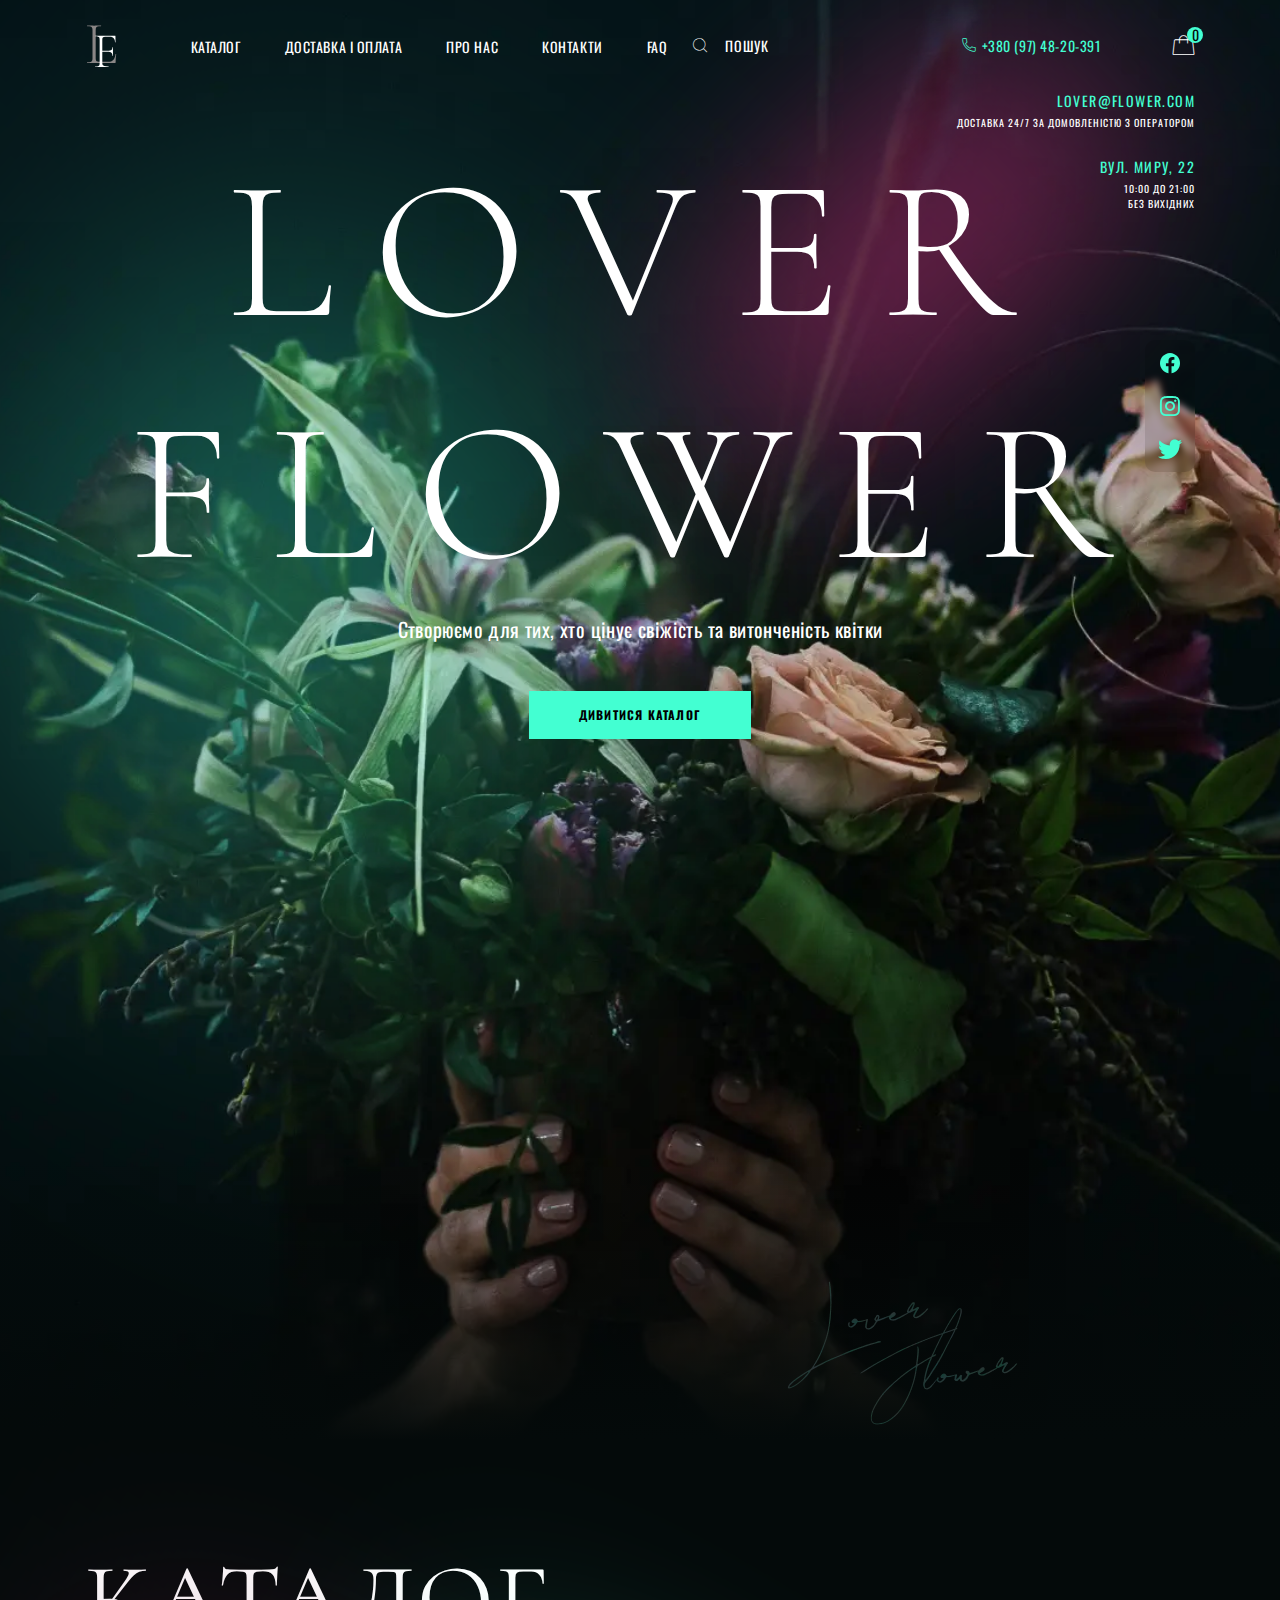
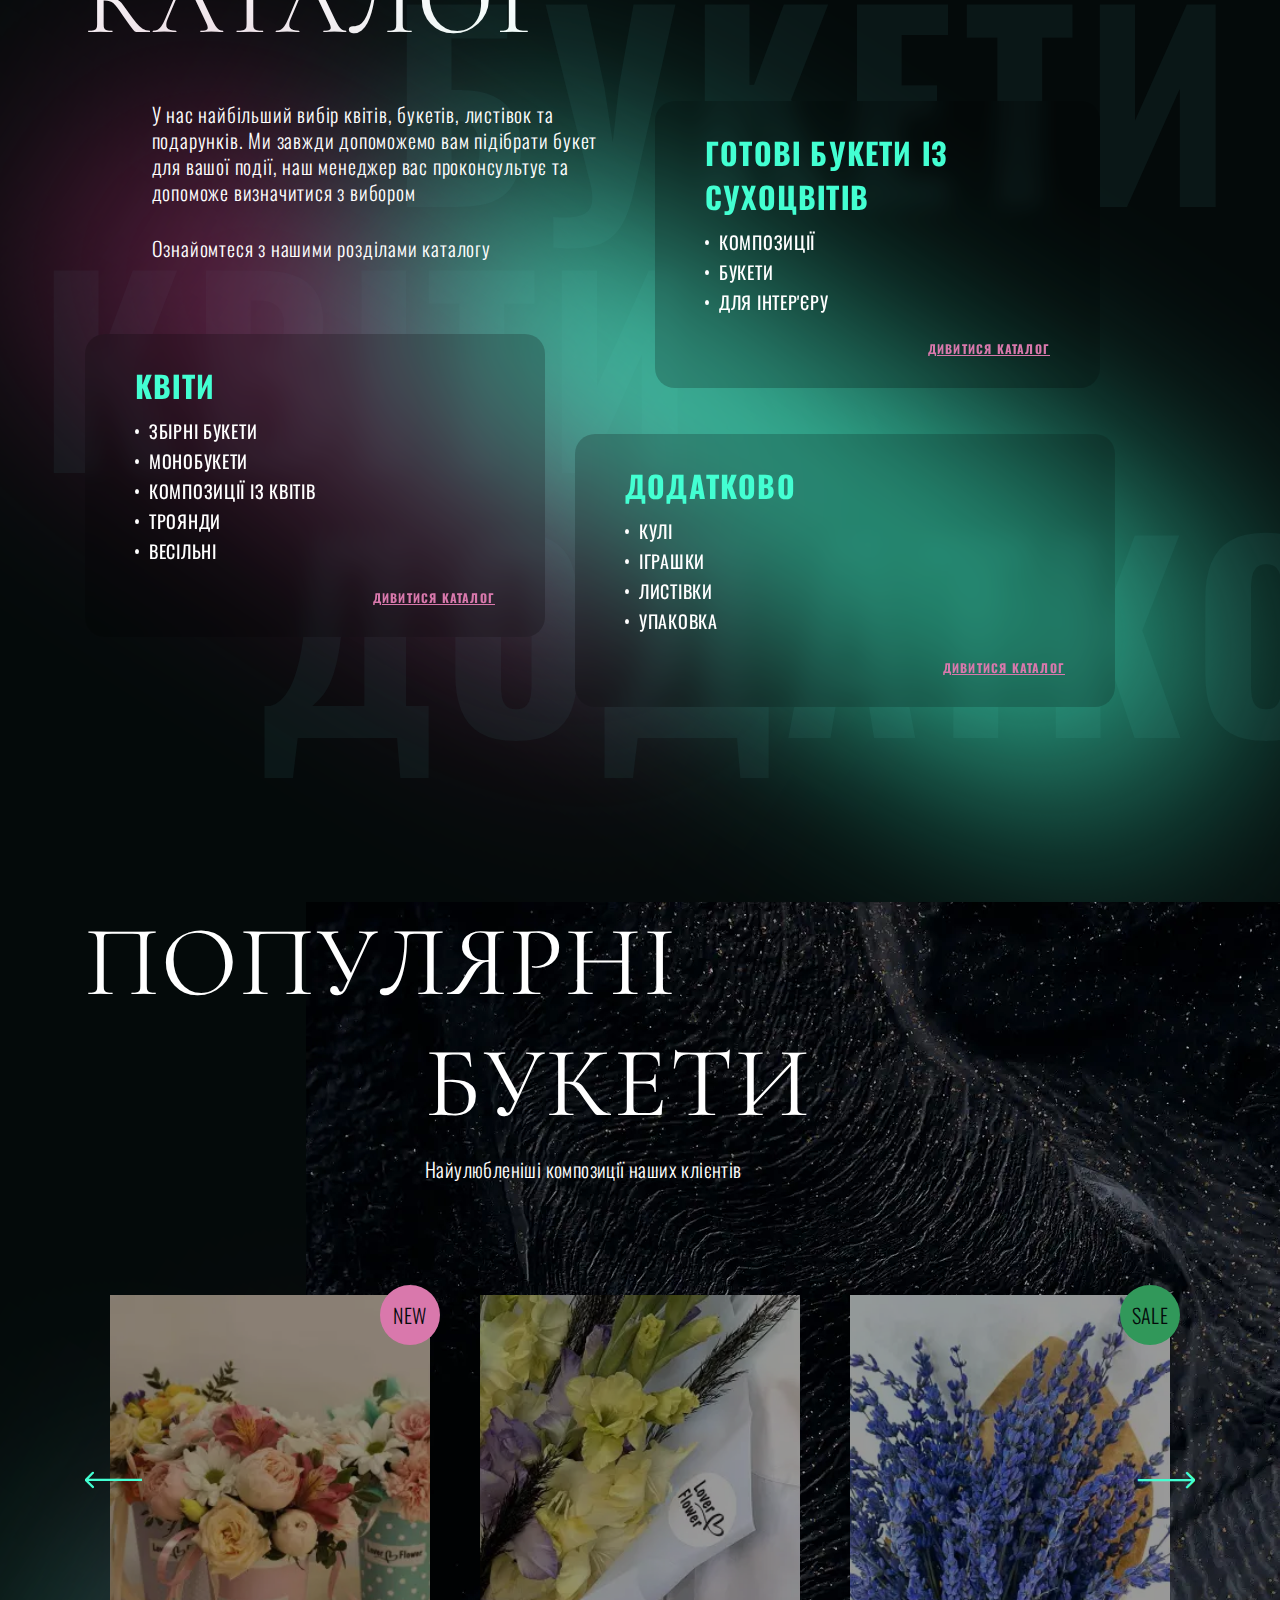
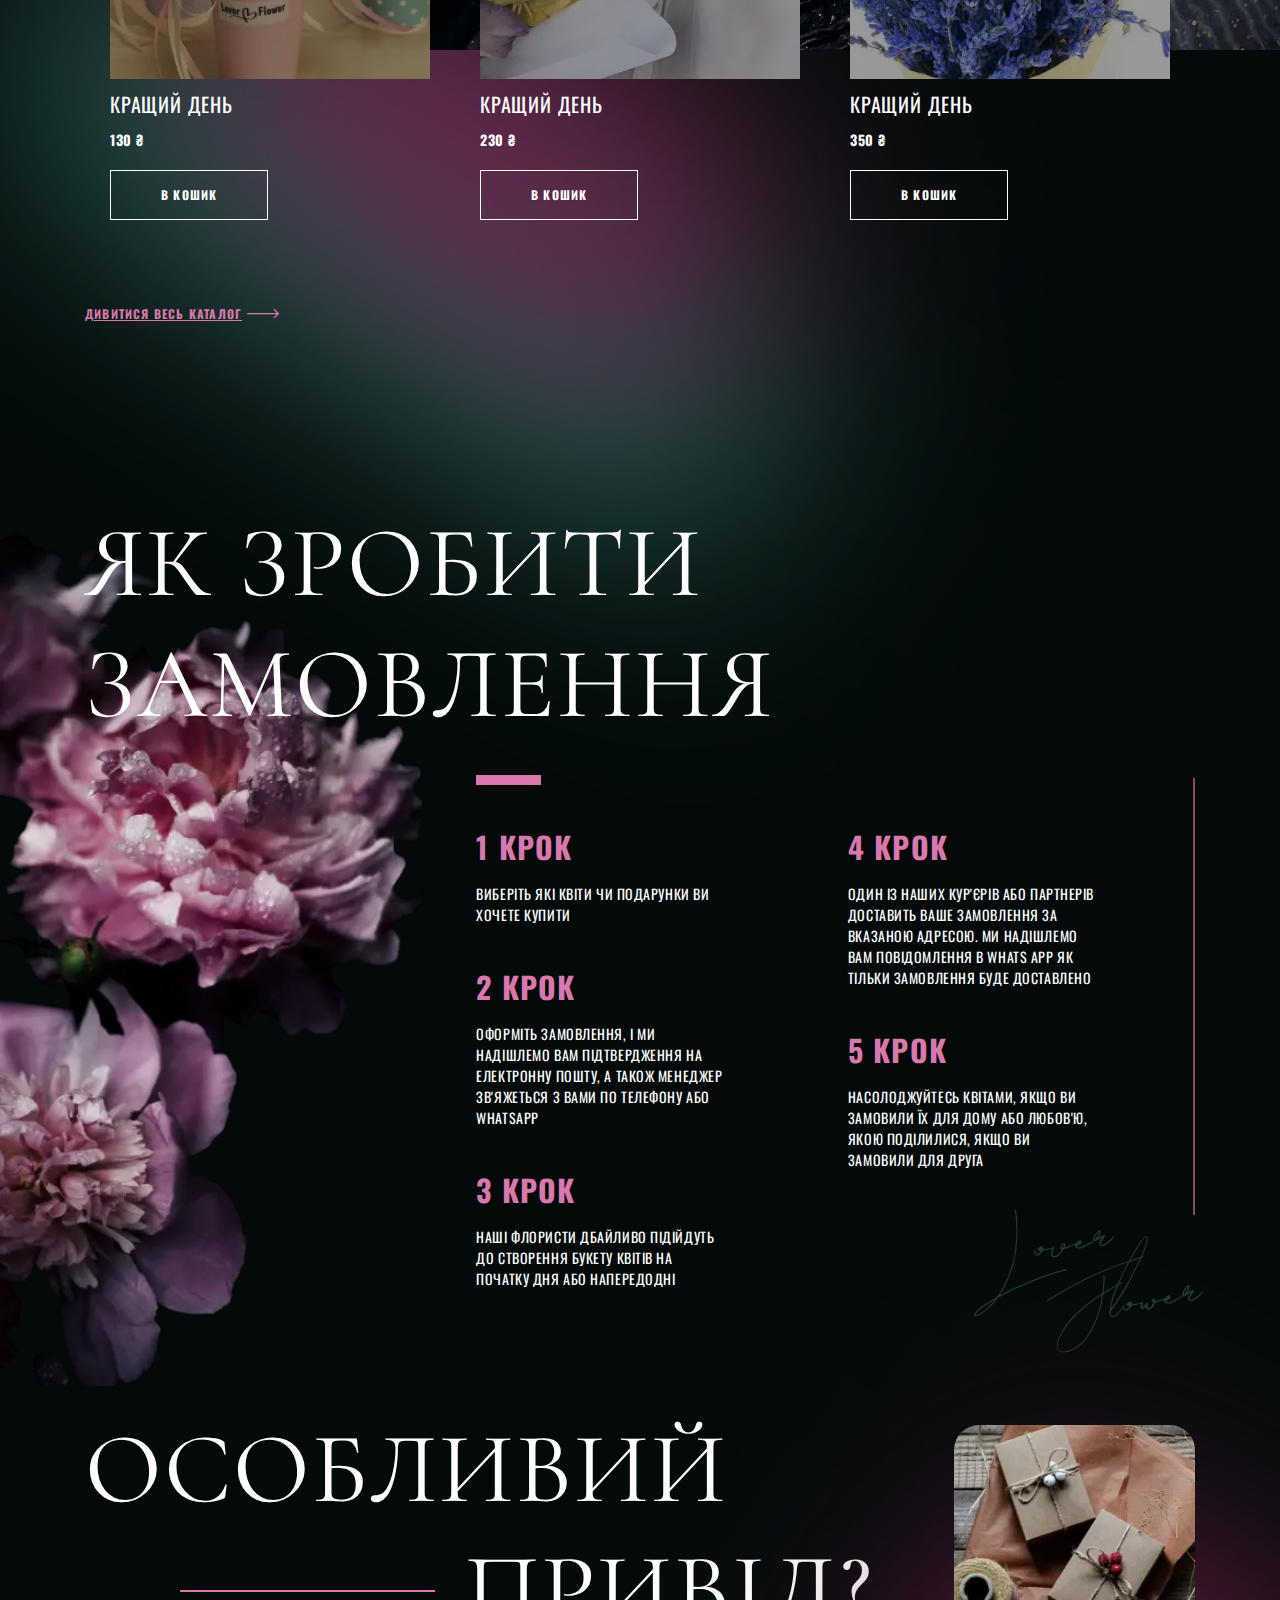
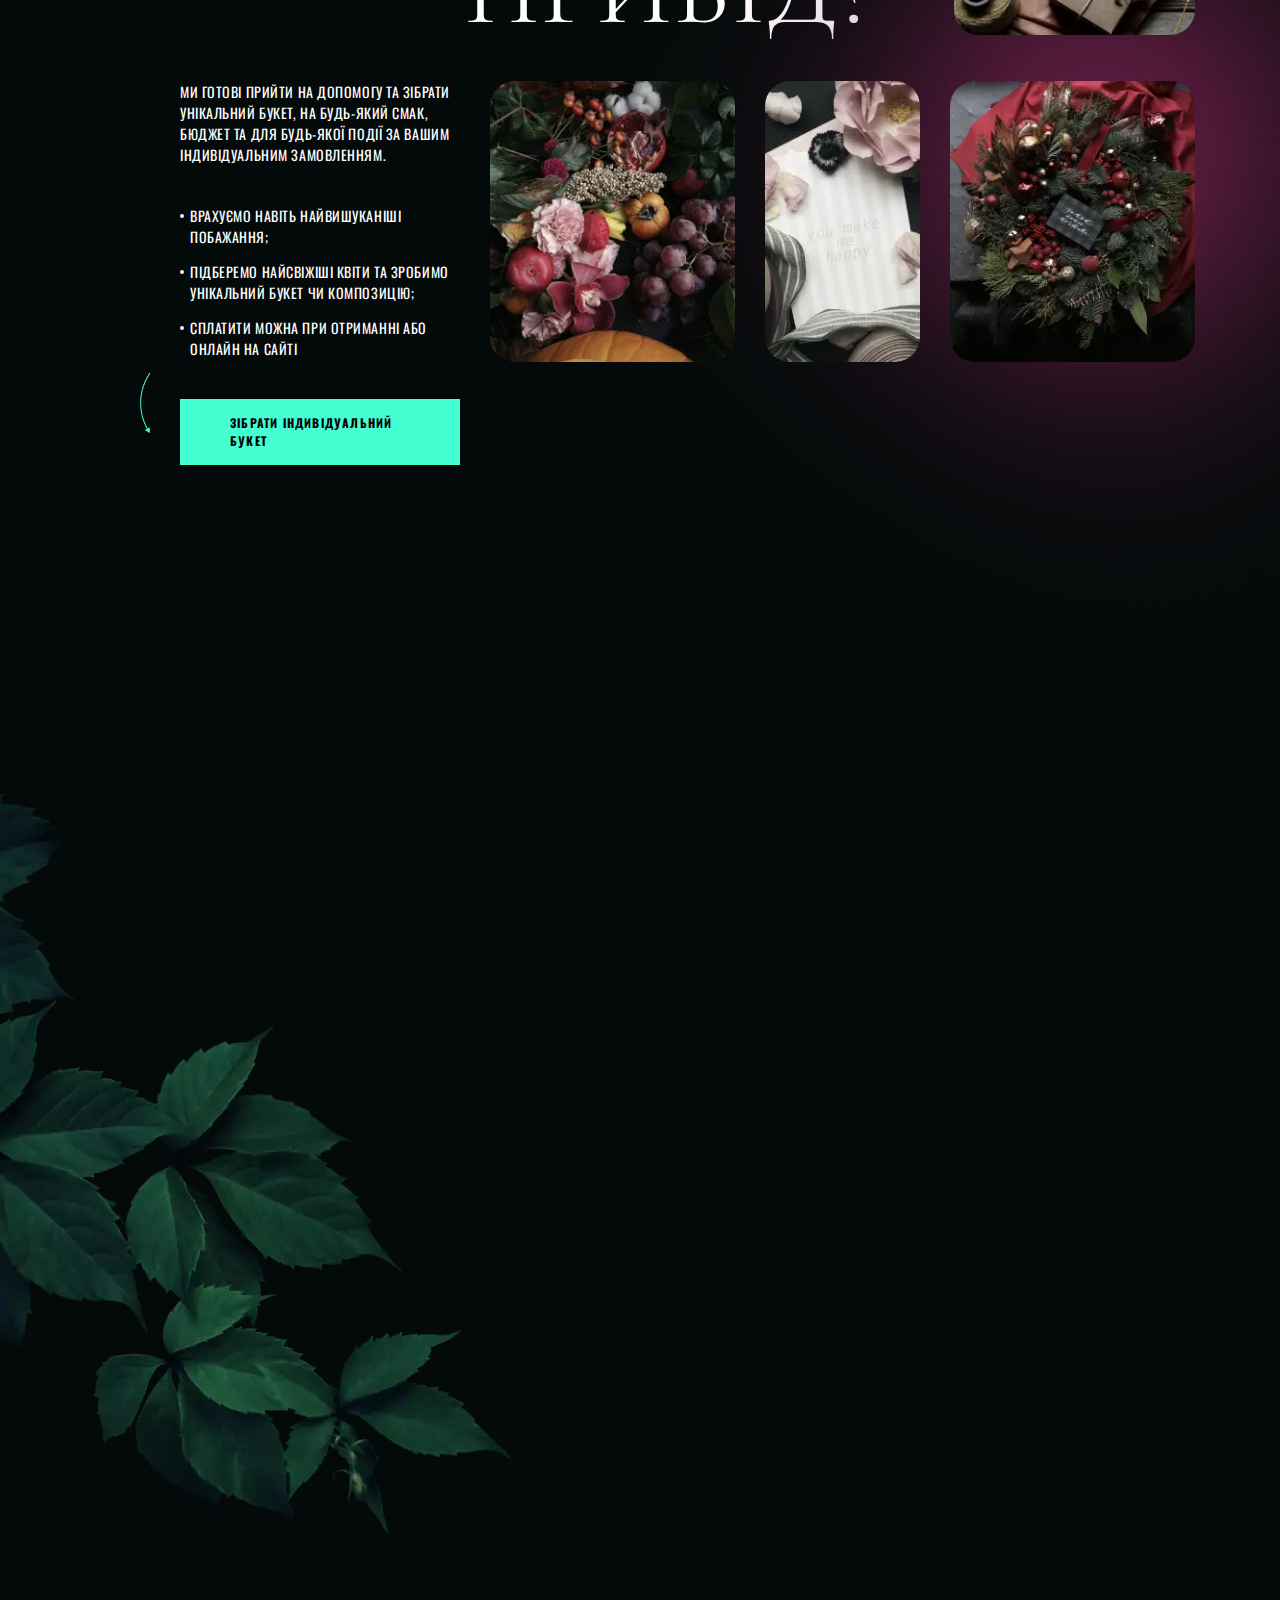
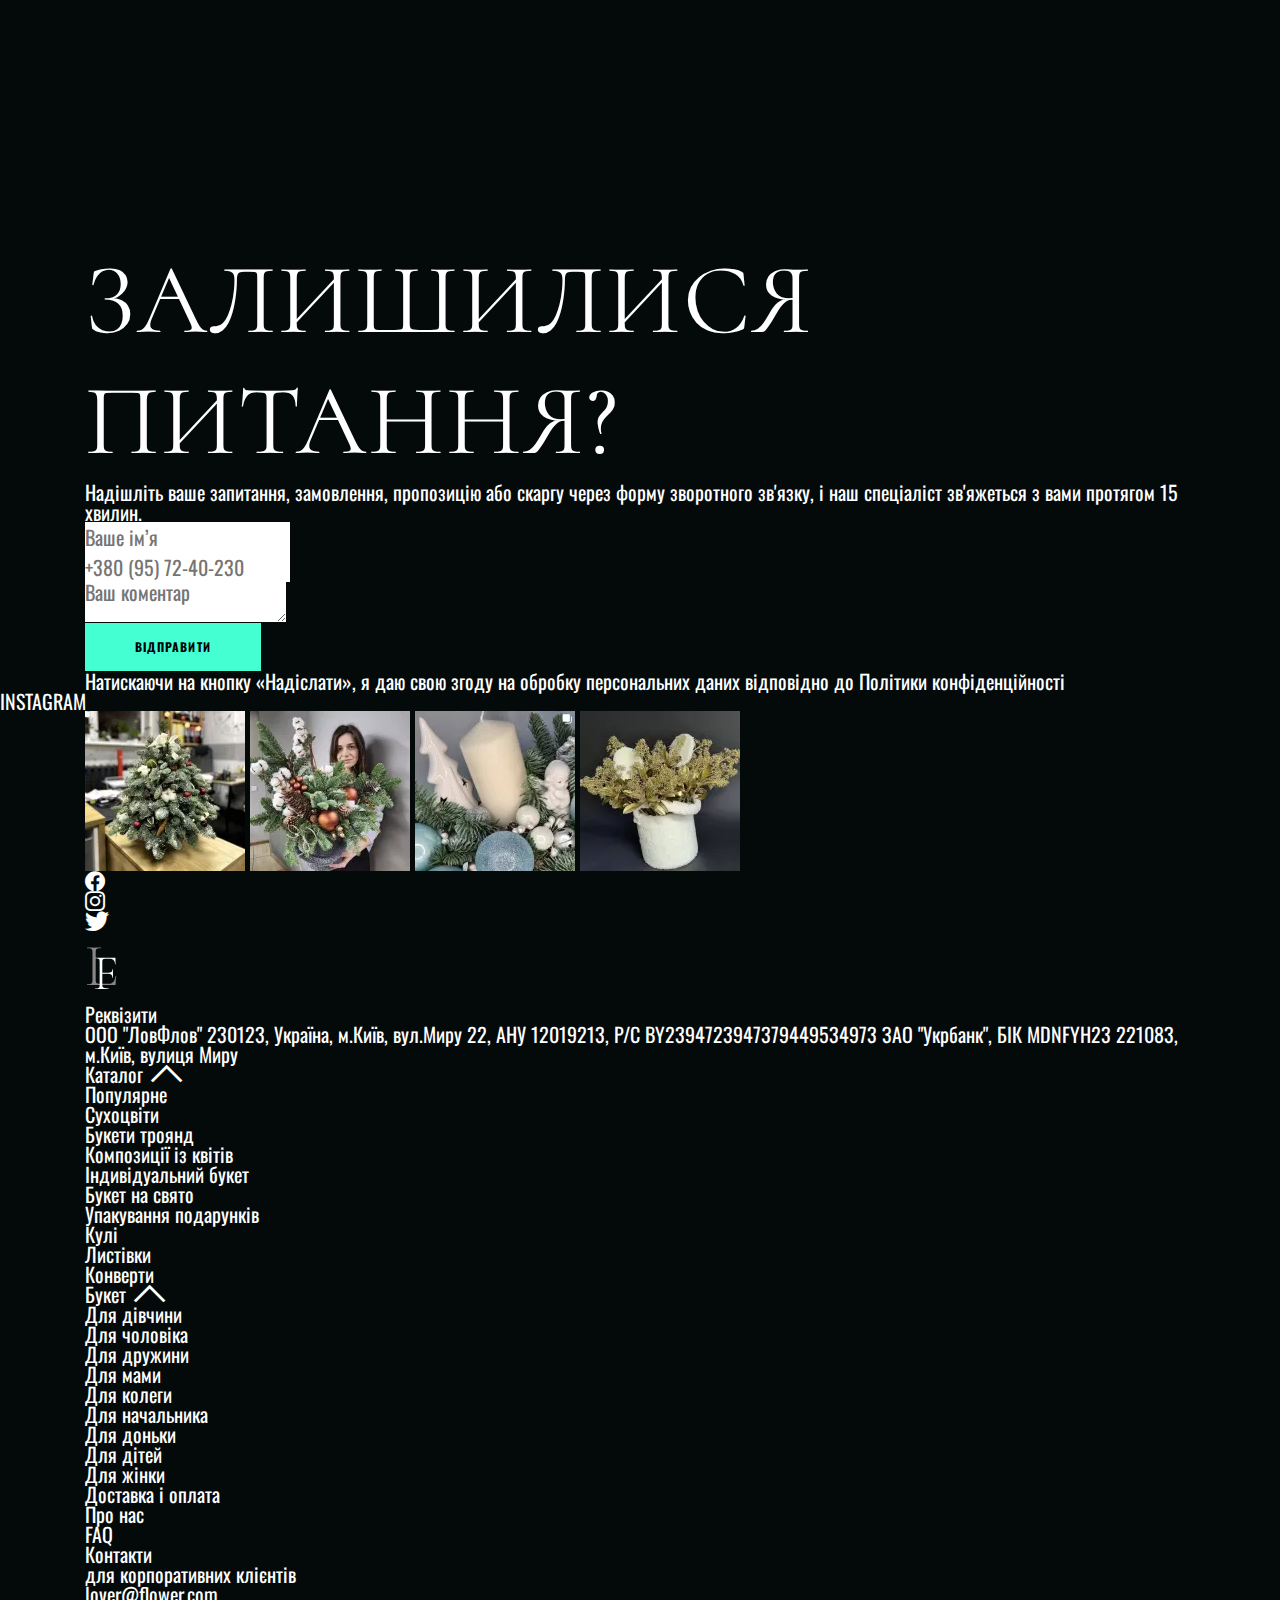
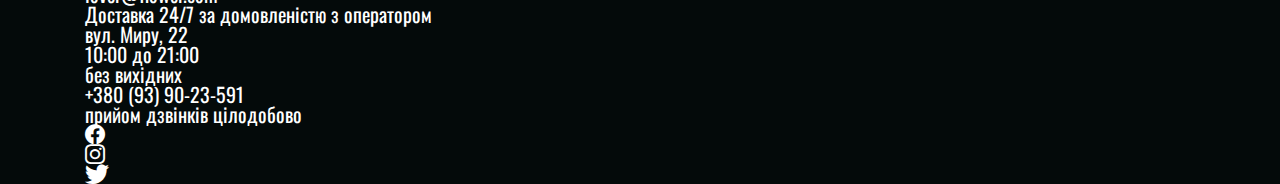
==== commit d8c9cf49: "Add files via upload" ====
--- a/home.html
+++ b/home.html
@@ -1,327 +1,448 @@
-<!DOCTYPE html>
-<html lang="en">
-
-<head>
-	<title>HomePage</title>
-	<meta charset="UTF-8">
-	<meta name="format-detection" content="telephone=no">
-	<!-- <style>body{opacity: 0;}</style> -->
-	<link rel="stylesheet" href="css/style.min.css?_v=20230529213901">
-	<link rel="shortcut icon" href="favicon.ico">
-	<!-- <meta name="robots" content="noindex, nofollow"> -->
-	<meta name="viewport" content="width=device-width, initial-scale=1.0">
-</head>
-
-<body>
-	<div class="wrapper">
-		<header class="header">
-			<div class="header__container">
-				<div class="header__body">
-					<div class="header__burger">
-						<button type="button" class="icon-menu"><span></span></button>
-					</div>
-					<a href="" class="header__logo"><img src="img/logo.svg" alt="Logo"></a>
-					<div class="header__menu menu">
-						<nav class="menu__body">
-							<ul class="menu__list">
-								<li class="menu__item"><a href="" class="menu__link">Каталог</a></li>
-								<li class="menu__item"><a href="" class="menu__link">Доставка і оплата</a></li>
-								<li class="menu__item"><a href="" class="menu__link">Про нас</a></li>
-								<li class="menu__item"><a href="" class="menu__link">Контакти</a></li>
-								<li class="menu__item"><a href="" class="menu__link">FAQ</a></li>
-							</ul>
-						</nav>
-						<div class="header__search search-header">
-							<button type="button" class="search-header__icon _icon-search"></button>
-							<form action="#" class="search-header__form">
-								<button type="button" class="search-header__button _icon-search"></button>
-								<input autocomplete="off" type="search" name="form[]" data-error="Ошибка" placeholder="Пошук" class="search-header__input">
-							</form>
-						</div>
-					</div>
-					<div class="header__actions">
-						<a data-da=".menu__body, 767" href="tel:+380974820391" class="header__phone _icon-phone">+380 (97) 48-20-391</a>
-					</div>
-					<button type="button" class="header__cart _icon-cart"><span>0</span></button>
-				</div>
-			</div>
-		</header>
-		<main class="page">
-			<section class="page__main-block main-block">
-				<div class="main-block__background">
-					<div class="main-block__image-ibg">
-						<picture><source srcset="img/main-block/background.webp" type="image/webp"><img src="img/main-block/background.png" alt="Bg"></picture>
-					</div>
-				</div>
-				<div class="main-block__container">
-					<div class="main-block__contain">
-						<div data-da=".menu__body, 767" class="main-block__contacts contacts">
-							<div class="contacts__item item-contacts">
-								<a href="mailto:lover@flower.com" class="item-contacts__link">lover@flower.com</a>
-								<div class="item-contacts__text">Доставка 24/7 за домовленістю з оператором</div>
-							</div>
-							<div class="contacts__item item-contacts">
-								<div class="item-contacts__link">вул. Миру, 22</div>
-								<div class="item-contacts__text">
-									<p>10:00 до 21:00</p>
-									<p>без вихідних</p>
-								</div>
-							</div>
-						</div>
-						<div data-da=".menu__body, 767" class="main-block__socials">
-							<a href="https://www.facebook.com" class="main-block__social _icon-fb"></a>
-							<a href="https://www.instagram.com" class="main-block__social _icon-inst"></a>
-							<a href="https://www.twitter.com" class="main-block__social _icon-tw"></a>
-						</div>
-					</div>
-
-					<div class="main-block__body">
-						<h1 class="main-block__title"> Lover Flower</h1>
-						<div class="main-block__text">
-							<p>Створюємо для тих, хто цінує свіжість та витонченість квітки</p>
-						</div>
-						<div class="main-block__actions">
-							<a href="" class="main-block__button button">Дивитися каталог</a>
-						</div>
-					</div>
-					<div class="main-block__autograph">
-						<picture><source srcset="img/main-block/autograph.webp" type="image/webp"><img src="img/main-block/autograph.png" alt="Image"></picture>
-					</div>
-				</div>
-			</section>
-			<section class="page__offer offer">
-				<div class="offer__decors">
-					<div class="offer__decor offer__decor_1"></div>
-					<div class="offer__decor offer__decor_2"></div>
-					<div class="offer__decor offer__decor_3">букети</div>
-					<div class="offer__decor offer__decor_4">квіти</div>
-					<div class="offer__decor offer__decor_5">додатково</div>
-				</div>
-				<div class="offer__container">
-					<div class="offer__body">
-						<h2 class="offer__title title">Каталог</h2>
-						<div class="offer__items">
-							<div class="offer__item item-offer item-offer_1">
-								<div class="item-offer__text">
-									<p>У нас найбільший вибір квітів, букетів, листівок та подарунків.
-										Ми завжди допоможемо вам підібрати букет для вашої події, наш менеджер вас проконсультує та допоможе визначитися з вибором</p>
-									<p>Ознайомтеся з нашими розділами каталогу</p>
-								</div>
-							</div>
-							<div class=" offer__item item-offer item-offer_2">
-								<div class="item-offer__body">
-									<h4 class="item-offer__title">готові букети із сухоцвітів</h4>
-									<ul class="item-offer__list">
-										<li class="item-offer__item">Композиції</li>
-										<li class="item-offer__item">букети</li>
-										<li class="item-offer__item">для інтер'єру</li>
-									</ul>
-									<a href="" class="item-offer__button">дивитися каталог</a>
-								</div>
-							</div>
-							<div class=" offer__item item-offer item-offer_3">
-								<div class="item-offer__body">
-									<h4 class="item-offer__title">Квіти</h4>
-									<ul class="item-offer__list">
-										<li class="item-offer__item">Збірні букети</li>
-										<li class="item-offer__item">Монобукети</li>
-										<li class="item-offer__item">Композиції із квітів</li>
-										<li class="item-offer__item">троянди</li>
-										<li class="item-offer__item">весільні</li>
-									</ul>
-									<a href="" class="item-offer__button">дивитися каталог</a>
-								</div>
-							</div>
-							<div class=" offer__item item-offer item-offer_4">
-								<div class="item-offer__body">
-									<h4 class="item-offer__title">додатково</h4>
-									<ul class="item-offer__list">
-										<li class="item-offer__item">кулі</li>
-										<li class="item-offer__item">іграшки</li>
-										<li class="item-offer__item">листівки</li>
-										<li class="item-offer__item">упаковка</li>
-									</ul>
-									<a href="" class="item-offer__button">дивитися каталог</a>
-								</div>
-							</div>
-						</div>
-					</div>
-				</div>
-			</section>
-			<section class="page__popular popular">
-				<div class="popular__decors">
-					<div class="popular__decor popular__decor_1"></div>
-					<div class="popular__decor popular__decor_2"></div>
-					<div class="popular__decor popular__decor_3">
-						<picture><source srcset="img/popular/bg.webp" type="image/webp"><img class="popular__decor_image" src="img/popular/bg.jpg" alt="Image"></picture>
-					</div>
-				</div>
-				<div class="popular__container">
-					<div class="popular__header">
-						<h2 class="popular__title title">Популярні <br> <span>букети</span></h2>
-						<div class="popular__text text">
-							<p>Найулюбленіші композиції наших клієнтів</p>
-						</div>
-					</div>
-					<div class="popular__body">
-						<div class="popular__slider swiper">
-							<div class="popular__wrapper swiper-wrapper">
-								<div class="popular__slide slide-popular swiper-slide">
-									<div class="slide-popular__body">
-										<div class="slide-popular__image">
-											<div class="slide-popular__picture-ibg"><picture><source srcset="img/popular/01.webp" type="image/webp"><img src="img/popular/01.jpg" alt="Popular"></picture></div>
-											<div class="slide-popular__sale slide-popular__sale_new">NEW</div>
-										</div>
-										<div class="slide-popular__content">
-											<div class="slide-popular__name">кращий день</div>
-											<div class="slide-popular__price">130 ₴</div>
-											<button type="button" class="slide-popular__button button button_bd">В кошик</button>
-										</div>
-									</div>
-								</div>
-								<div class="popular__slide slide-popular swiper-slide">
-									<div class="slide-popular__body">
-										<div class="slide-popular__image">
-											<div class="slide-popular__picture-ibg"><picture><source srcset="img/popular/02.webp" type="image/webp"><img src="img/popular/02.jpg" alt="Popular"></picture></div>
-										</div>
-										<div class="slide-popular__content">
-											<div class="slide-popular__name">кращий день</div>
-											<div class="slide-popular__price">230 ₴</div>
-											<button type="button" class="slide-popular__button button button_bd">В кошик</button>
-										</div>
-									</div>
-								</div>
-								<div class="popular__slide slide-popular swiper-slide">
-									<div class="slide-popular__body">
-										<div class="slide-popular__image">
-											<div class="slide-popular__picture-ibg"><picture><source srcset="img/popular/03.webp" type="image/webp"><img src="img/popular/03.jpg" alt="Popular"></picture></div>
-											<div class="slide-popular__sale">SALE</div>
-										</div>
-										<div class="slide-popular__content">
-											<div class="slide-popular__name">кращий день</div>
-											<div class="slide-popular__price">350 ₴</div>
-											<button type="button" class="slide-popular__button button button_bd">В кошик</button>
-										</div>
-									</div>
-								</div>
-								<div class="popular__slide slide-popular swiper-slide">
-									<div class="slide-popular__body">
-										<div class="slide-popular__image">
-											<div class="slide-popular__picture-ibg"><picture><source srcset="img/popular/02.webp" type="image/webp"><img src="img/popular/02.jpg" alt="Popular"></picture></div>
-										</div>
-										<div class="slide-popular__content">
-											<div class="slide-popular__name">кращий день</div>
-											<div class="slide-popular__price">90 ₴</div>
-											<button type="button" class="slide-popular__button button button_bd">В кошик</button>
-										</div>
-									</div>
-								</div>
-							</div>
-							<div class="popular__arrows">
-								<button type="button" class="popular__arrow arrow-swiper _icon-arrow swiper-button-prev"></button>
-								<button type="button" class="popular__arrow arrow-swiper _icon-arrow swiper-button-next"></button>
-							</div>
-						</div>
-						<a href="" class="popular__btn">
-							<span>Дивитися весь каталог</span>
-						</a>
-					</div>
-				</div>
-			</section>
-			<section class="page__order order">
-				<div class="order__decor"><picture><source srcset="img/order/bg.webp" type="image/webp"><img src="img/order/bg.png" alt="Image"></picture></div>
-				<div class="order__container">
-					<h2 class="order__title title">Як зробити <br>замовлення</h2>
-					<div class="order__body">
-						<div class="order__items">
-							<div class="order__column">
-								<div class="order__item item-order">
-									<h4 class="item-order__title"> 1 КРОК</h4>
-									<div class="item-order__text">
-										<p>Виберіть які квіти чи подарунки ви хочете купити</p>
-									</div>
-								</div>
-								<div class="order__item item-order">
-									<h4 class="item-order__title"> 2 КРОК</h4>
-									<div class="item-order__text">
-										<p>Оформіть замовлення, і ми надішлемо вам підтвердження на електронну пошту, а також менеджер зв'яжеться з вами по телефону або WhatsApp</p>
-									</div>
-								</div>
-								<div class="order__item item-order">
-									<h4 class="item-order__title"> 3 КРОК</h4>
-									<div class="item-order__text">
-										<p>Наші флористи дбайливо підійдуть до створення букету квітів на початку дня або напередодні</p>
-									</div>
-								</div>
-							</div>
-							<div class="order__column">
-								<div class="order__item item-order">
-									<h4 class="item-order__title"> 4 КРОК</h4>
-									<div class="item-order__text">
-										<p>Один із наших кур'єрів або партнерів доставить ваше замовлення за вказаною адресою. Ми надішлемо вам повідомлення в Whats App як тільки замовлення буде доставлено</p>
-									</div>
-								</div>
-								<div class="order__item item-order">
-									<h4 class="item-order__title"> 5 КРОК</h4>
-									<div class="item-order__text">
-										<p>Насолоджуйтесь квітами, якщо ви замовили їх для дому або любов'ю, якою поділилися, якщо ви замовили для друга</p>
-									</div>
-								</div>
-							</div>
-						</div>
-					</div>
-				</div>
-			</section>
-			<section class="page__occasion occasion">
-				<div class="occasion__container">
-					<div class="occasion__header">
-						<h2 class="occasion__title title">Особливий <br> <span>привід?</span></h2>
-						<div class="occasion__image occasion__image_1"><picture><source srcset="img/offer/01.webp" type="image/webp"><img src="img/offer/01.jpg" alt="Image"></picture></div>
-					</div>
-					<div class="occasion__body">
-						<div class="occasion__content">
-							<div class="occasion__text">
-								<p>Ми готові прийти на допомогу та зібрати унікальний букет, на будь-який смак, бюджет та для будь-якої події за вашим індивідуальним замовленням.</p>
-							</div>
-							<ul class="occasion__list">
-								<li class="occasion__item">врахуємо навіть найвишуканіші побажання;</li>
-								<li class="occasion__item">підберемо найсвіжіші квіти та зробимо унікальний букет чи композицію;</li>
-								<li class="occasion__item">сплатити можна при отриманні або онлайн на сайті</li>
-							</ul>
-							<a href="" class="occasion__button button">зібрати індивідуальний букет</a>
-						</div>
-						<div class="occasion__images">
-							<div class="occasion__image occasion__image_2"><picture><source srcset="img/offer/02.webp" type="image/webp"><img src="img/offer/02.jpg" alt="Image"></picture></div>
-							<div class="occasion__image occasion__image_3"><picture><source srcset="img/offer/03.webp" type="image/webp"><img src="img/offer/03.jpg" alt="Image"></picture></div>
-							<div class="occasion__image occasion__image_4"><picture><source srcset="img/offer/04.webp" type="image/webp"><img src="img/offer/04.jpg" alt="Image"></picture></div>
-						</div>
-					</div>
-				</div>
-			</section>
-			<section class="page__question question">
-				<div class="question__decor"><picture><source srcset="img/question/decor.webp" type="image/webp"><img src="img/question/decor.png" alt="Image"></picture></div>
-				<div class="question__container">
-					<div class="question__header">
-						<h2 class="question__title title">Залишилися <br> <span>питання?</span></h2>
-						<div class="question__text">
-							<p>Надішліть ваше запитання, замовлення, пропозицію або скаргу через форму зворотного зв'язку, і наш спеціаліст зв'яжеться з вами протягом 15 хвилин.</p>
-						</div>
-					</div>
-					<div class="question__body">
-						<form action="files/sendmail/sendmail.php" method="POST">
-							<input type="text" name="form[email]" data-error="Error" placeholder="E-mail" class="input">
-							<button type="submit" class="button">Send</button>
-						</form>
-					</div>
-				</div>
-			</section>
-		</main>
-		<footer class="footer">
-			<div class="footer__container">
-			</div>
-		</footer>
-	</div>
-	<script src="js/app.min.js?_v=20230529213901"></script>
-</body>
-
+<!DOCTYPE html>
+<html lang="en">
+
+<head>
+	<title>HomePage</title>
+	<meta charset="UTF-8">
+	<meta name="format-detection" content="telephone=no">
+	<!-- <style>body{opacity: 0;}</style> -->
+	<link rel="stylesheet" href="css/style.min.css?_v=20230530153243">
+	<link rel="shortcut icon" href="favicon.ico">
+	<!-- <meta name="robots" content="noindex, nofollow"> -->
+	<meta name="viewport" content="width=device-width, initial-scale=1.0">
+</head>
+
+<body>
+	<div class="wrapper">
+		<header class="header">
+			<div class="header__container">
+				<div class="header__body">
+					<div class="header__burger">
+						<button type="button" class="icon-menu"><span></span></button>
+					</div>
+					<a href="" class="header__logo"><img src="img/logo.svg" alt="Logo"></a>
+					<div class="header__menu menu">
+						<nav class="menu__body">
+							<ul class="menu__list">
+								<li class="menu__item"><a href="" class="menu__link">Каталог</a></li>
+								<li class="menu__item"><a href="" class="menu__link">Доставка і оплата</a></li>
+								<li class="menu__item"><a href="" class="menu__link">Про нас</a></li>
+								<li class="menu__item"><a href="" class="menu__link">Контакти</a></li>
+								<li class="menu__item"><a href="" class="menu__link">FAQ</a></li>
+							</ul>
+						</nav>
+						<div class="header__search search-header">
+							<button type="button" class="search-header__icon _icon-search"></button>
+							<form action="#" class="search-header__form">
+								<button type="button" class="search-header__button _icon-search"></button>
+								<input autocomplete="off" type="search" name="form[]" data-error="Ошибка" placeholder="Пошук" class="search-header__input">
+							</form>
+						</div>
+					</div>
+					<div class="header__actions">
+						<a data-da=".menu__body, 767" href="tel:+380974820391" class="header__phone _icon-phone">+380 (97) 48-20-391</a>
+					</div>
+					<button type="button" class="header__cart _icon-cart"><span>0</span></button>
+				</div>
+			</div>
+		</header>
+		<main class="page">
+			<section class="page__main-block main-block">
+				<div class="main-block__background">
+					<div class="main-block__image-ibg">
+						<picture><source srcset="img/main-block/background.webp" type="image/webp"><img src="img/main-block/background.png" alt="Bg"></picture>
+					</div>
+				</div>
+				<div class="main-block__container">
+					<div class="main-block__contain">
+						<div data-da=".menu__body, 767" class="main-block__contacts contacts">
+							<div class="contacts__item item-contacts">
+								<a href="mailto:lover@flower.com" class="item-contacts__link">lover@flower.com</a>
+								<div class="item-contacts__text">Доставка 24/7 за домовленістю з оператором</div>
+							</div>
+							<div class="contacts__item item-contacts">
+								<div class="item-contacts__link">вул. Миру, 22</div>
+								<div class="item-contacts__text">
+									<p>10:00 до 21:00</p>
+									<p>без вихідних</p>
+								</div>
+							</div>
+						</div>
+						<div data-da=".menu__body, 767" class="main-block__socials">
+							<a href="https://www.facebook.com" class="main-block__social _icon-fb"></a>
+							<a href="https://www.instagram.com" class="main-block__social _icon-inst"></a>
+							<a href="https://www.twitter.com" class="main-block__social _icon-tw"></a>
+						</div>
+					</div>
+
+					<div class="main-block__body">
+						<h1 class="main-block__title"> Lover Flower</h1>
+						<div class="main-block__text">
+							<p>Створюємо для тих, хто цінує свіжість та витонченість квітки</p>
+						</div>
+						<div class="main-block__actions">
+							<a href="" class="main-block__button button">Дивитися каталог</a>
+						</div>
+					</div>
+					<div class="main-block__autograph">
+						<picture><source srcset="img/main-block/autograph.webp" type="image/webp"><img src="img/main-block/autograph.png" alt="Image"></picture>
+					</div>
+				</div>
+			</section>
+			<section class="page__offer offer">
+				<div class="offer__decors">
+					<div class="offer__decor offer__decor_1"></div>
+					<div class="offer__decor offer__decor_2"></div>
+					<div class="offer__decor offer__decor_3">букети</div>
+					<div class="offer__decor offer__decor_4">квіти</div>
+					<div class="offer__decor offer__decor_5">додатково</div>
+				</div>
+				<div class="offer__container">
+					<div class="offer__body">
+						<h2 class="offer__title title _anim-items _anim-no-hide">Каталог</h2>
+						<div class="offer__items">
+							<div class="offer__item item-offer item-offer_1">
+								<div class="item-offer__text _anim-items _anim-no-hide">
+									<p>У нас найбільший вибір квітів, букетів, листівок та подарунків.
+										Ми завжди допоможемо вам підібрати букет для вашої події, наш менеджер вас проконсультує та допоможе визначитися з вибором</p>
+									<p>Ознайомтеся з нашими розділами каталогу</p>
+								</div>
+							</div>
+							<div class=" offer__item item-offer item-offer_2 _anim-items _anim-no-hide">
+								<div class="item-offer__body">
+									<h4 class="item-offer__title">готові букети із сухоцвітів</h4>
+									<ul class="item-offer__list">
+										<li class="item-offer__item">Композиції</li>
+										<li class="item-offer__item">букети</li>
+										<li class="item-offer__item">для інтер'єру</li>
+									</ul>
+									<a href="" class="item-offer__button">дивитися каталог</a>
+								</div>
+							</div>
+							<div class=" offer__item item-offer item-offer_3 _anim-items _anim-no-hide">
+								<div class="item-offer__body">
+									<h4 class="item-offer__title">Квіти</h4>
+									<ul class="item-offer__list">
+										<li class="item-offer__item">Збірні букети</li>
+										<li class="item-offer__item">Монобукети</li>
+										<li class="item-offer__item">Композиції із квітів</li>
+										<li class="item-offer__item">троянди</li>
+										<li class="item-offer__item">весільні</li>
+									</ul>
+									<a href="" class="item-offer__button">дивитися каталог</a>
+								</div>
+							</div>
+							<div class=" offer__item item-offer item-offer_4 _anim-items _anim-no-hide">
+								<div class="item-offer__body">
+									<h4 class="item-offer__title">додатково</h4>
+									<ul class="item-offer__list">
+										<li class="item-offer__item">кулі</li>
+										<li class="item-offer__item">іграшки</li>
+										<li class="item-offer__item">листівки</li>
+										<li class="item-offer__item">упаковка</li>
+									</ul>
+									<a href="" class="item-offer__button">дивитися каталог</a>
+								</div>
+							</div>
+						</div>
+					</div>
+				</div>
+			</section>
+			<section class="page__popular popular">
+				<div class="popular__decors">
+					<div class="popular__decor popular__decor_1"></div>
+					<div class="popular__decor popular__decor_2"></div>
+					<div class="popular__decor popular__decor_3 _anim-items _anim-no-hide">
+						<picture><source srcset="img/popular/bg.webp" type="image/webp"><img class="popular__decor_image" src="img/popular/bg.jpg" alt="Image"></picture>
+					</div>
+				</div>
+				<div class="popular__container">
+					<div class="popular__header">
+						<h2 class="popular__title title _anim-items _anim-no-hide">Популярні <br> <span>букети</span></h2>
+						<div class="popular__text text _anim-items _anim-no-hide">
+							<p>Найулюбленіші композиції наших клієнтів</p>
+						</div>
+					</div>
+					<div class="popular__body _anim-items _anim-no-hide">
+						<div class="popular__slider swiper">
+							<div class="popular__wrapper swiper-wrapper">
+								<div class="popular__slide slide-popular swiper-slide">
+									<div class="slide-popular__body">
+										<div class="slide-popular__image">
+											<div class="slide-popular__picture-ibg"><picture><source srcset="img/popular/01.webp" type="image/webp"><img src="img/popular/01.jpg" alt="Popular"></picture></div>
+											<div class="slide-popular__sale slide-popular__sale_new">NEW</div>
+										</div>
+										<div class="slide-popular__content">
+											<div class="slide-popular__name">кращий день</div>
+											<div class="slide-popular__price">130 ₴</div>
+											<button type="button" class="slide-popular__button button button_bd">В кошик</button>
+										</div>
+									</div>
+								</div>
+								<div class="popular__slide slide-popular swiper-slide">
+									<div class="slide-popular__body">
+										<div class="slide-popular__image">
+											<div class="slide-popular__picture-ibg"><picture><source srcset="img/popular/02.webp" type="image/webp"><img src="img/popular/02.jpg" alt="Popular"></picture></div>
+										</div>
+										<div class="slide-popular__content">
+											<div class="slide-popular__name">кращий день</div>
+											<div class="slide-popular__price">230 ₴</div>
+											<button type="button" class="slide-popular__button button button_bd">В кошик</button>
+										</div>
+									</div>
+								</div>
+								<div class="popular__slide slide-popular swiper-slide">
+									<div class="slide-popular__body">
+										<div class="slide-popular__image">
+											<div class="slide-popular__picture-ibg"><picture><source srcset="img/popular/03.webp" type="image/webp"><img src="img/popular/03.jpg" alt="Popular"></picture></div>
+											<div class="slide-popular__sale">SALE</div>
+										</div>
+										<div class="slide-popular__content">
+											<div class="slide-popular__name">кращий день</div>
+											<div class="slide-popular__price">350 ₴</div>
+											<button type="button" class="slide-popular__button button button_bd">В кошик</button>
+										</div>
+									</div>
+								</div>
+								<div class="popular__slide slide-popular swiper-slide">
+									<div class="slide-popular__body">
+										<div class="slide-popular__image">
+											<div class="slide-popular__picture-ibg"><picture><source srcset="img/popular/02.webp" type="image/webp"><img src="img/popular/02.jpg" alt="Popular"></picture></div>
+										</div>
+										<div class="slide-popular__content">
+											<div class="slide-popular__name">кращий день</div>
+											<div class="slide-popular__price">90 ₴</div>
+											<button type="button" class="slide-popular__button button button_bd">В кошик</button>
+										</div>
+									</div>
+								</div>
+							</div>
+							<div class="popular__arrows">
+								<button type="button" class="popular__arrow arrow-swiper _icon-arrow swiper-button-prev"></button>
+								<button type="button" class="popular__arrow arrow-swiper _icon-arrow swiper-button-next"></button>
+							</div>
+						</div>
+						<a href="" class="popular__btn">
+							<span>Дивитися весь каталог</span>
+						</a>
+					</div>
+				</div>
+			</section>
+			<section class="page__order order">
+				<div class="order__decor _anim-items _anim-no-hide"><picture><source srcset="img/order/bg.webp" type="image/webp"><img src="img/order/bg.png" alt="Image"></picture></div>
+				<div class="order__container">
+					<h2 class="order__title title _anim-items _anim-no-hide">Як зробити <br>замовлення</h2>
+					<div class="order__body">
+						<div class="order__items">
+							<div class="order__column _anim-items _anim-no-hide">
+								<div class="order__item item-order">
+									<h4 class="item-order__title"> 1 КРОК</h4>
+									<div class="item-order__text">
+										<p>Виберіть які квіти чи подарунки ви хочете купити</p>
+									</div>
+								</div>
+								<div class="order__item item-order">
+									<h4 class="item-order__title"> 2 КРОК</h4>
+									<div class="item-order__text">
+										<p>Оформіть замовлення, і ми надішлемо вам підтвердження на електронну пошту, а також менеджер зв'яжеться з вами по телефону або WhatsApp</p>
+									</div>
+								</div>
+								<div class="order__item item-order">
+									<h4 class="item-order__title"> 3 КРОК</h4>
+									<div class="item-order__text">
+										<p>Наші флористи дбайливо підійдуть до створення букету квітів на початку дня або напередодні</p>
+									</div>
+								</div>
+							</div>
+							<div class="order__column _anim-items _anim-no-hide">
+								<div class="order__item item-order">
+									<h4 class="item-order__title"> 4 КРОК</h4>
+									<div class="item-order__text">
+										<p>Один із наших кур'єрів або партнерів доставить ваше замовлення за вказаною адресою. Ми надішлемо вам повідомлення в Whats App як тільки замовлення буде доставлено</p>
+									</div>
+								</div>
+								<div class="order__item item-order">
+									<h4 class="item-order__title"> 5 КРОК</h4>
+									<div class="item-order__text">
+										<p>Насолоджуйтесь квітами, якщо ви замовили їх для дому або любов'ю, якою поділилися, якщо ви замовили для друга</p>
+									</div>
+								</div>
+							</div>
+						</div>
+					</div>
+				</div>
+			</section>
+			<section class="page__occasion occasion">
+				<div class="occasion__container">
+					<div class="occasion__header">
+						<h2 class="occasion__title title _anim-items _anim-no-hide">Особливий <br> <span>привід?</span></h2>
+						<div class="occasion__image occasion__image_1 _anim-items _anim-no-hide"><picture><source srcset="img/offer/01.webp" type="image/webp"><img src="img/offer/01.jpg" alt="Image"></picture></div>
+					</div>
+					<div class="occasion__body">
+						<div class="occasion__content">
+							<div class="occasion__text _anim-items _anim-no-hide">
+								<p>Ми готові прийти на допомогу та зібрати унікальний букет, на будь-який смак, бюджет та для будь-якої події за вашим індивідуальним замовленням.</p>
+							</div>
+							<ul class="occasion__list _anim-items _anim-no-hide">
+								<li class="occasion__item">врахуємо навіть найвишуканіші побажання;</li>
+								<li class="occasion__item">підберемо найсвіжіші квіти та зробимо унікальний букет чи композицію;</li>
+								<li class="occasion__item">сплатити можна при отриманні або онлайн на сайті</li>
+							</ul>
+							<a href="" class="occasion__button button _anim-items _anim-no-hide">зібрати індивідуальний букет</a>
+						</div>
+						<div class="occasion__images">
+							<div class="occasion__image occasion__image_2 _anim-items _anim-no-hide"><picture><source srcset="img/offer/02.webp" type="image/webp"><img src="img/offer/02.jpg" alt="Image"></picture></div>
+							<div class="occasion__image occasion__image_3 _anim-items _anim-no-hide"><picture><source srcset="img/offer/03.webp" type="image/webp"><img src="img/offer/03.jpg" alt="Image"></picture></div>
+							<div class="occasion__image occasion__image_4 _anim-items _anim-no-hide"><picture><source srcset="img/offer/04.webp" type="image/webp"><img src="img/offer/04.jpg" alt="Image"></picture></div>
+						</div>
+					</div>
+				</div>
+			</section>
+			<section class="page__question question">
+				<div class="question__decor _anim-items _anim-no-hide"><picture><source srcset="img/question/decor.webp" type="image/webp"><img src="img/question/decor.png" alt="Image"></picture></div>
+				<div class="question__container">
+					<div class="question__header">
+						<h2 class="question__title title _anim-items _anim-no-hide">Залишилися <br> <span>питання?</span></h2>
+						<div class="question__text">
+							<p>Надішліть ваше запитання, замовлення, пропозицію або скаргу через форму зворотного зв'язку, і наш спеціаліст зв'яжеться з вами протягом 15 хвилин.</p>
+						</div>
+					</div>
+					<div class="question__body">
+						<form class="question__form form-question" action="files/sendmail/sendmail.php" method="POST">
+							<div class="form-question__item">
+								<input type="text" name="name" data-error="Error" placeholder="Ваше ім’я" class="form-question__input">
+							</div>
+							<div class="form-question__item">
+								<input type="tel" name="phone" data-error="Error" placeholder="+380 (95) 72-40-230" class="form-question__input">
+							</div>
+							<div class="form-question__item">
+								<textarea autocomplete="off" name="form[]" placeholder="Ваш коментар" data-error="Ошибка" class="form-question__textarea"></textarea>
+							</div>
+							<button type="submit" class="form-question__button button">Відправити</button>
+							<div class="form-question__text">
+								<p>Натискаючи на кнопку «Надіслати», я даю свою згоду на обробку персональних даних відповідно до <span>Політики конфіденційності</span></p>
+							</div>
+						</form>
+					</div>
+				</div>
+			</section>
+			<div class="page__instagram instagram">
+				<div class="instagram__decors">
+					<div class="instagram__decor instagram__decor_1">INSTAGRAM</div>
+					<div class="instagram__decor instagram__decor_2"></div>
+					<div class="instagram__decor instagram__decor_3"></div>
+					<div class="instagram__decor instagram__decor_4"></div>
+				</div>
+				<div class="instagram__container">
+					<div class="instagram__body">
+						<div class="instagram__images _anim-items _anim-no-hide">
+							<a href="" class="instagram__image"><picture><source srcset="img/instagram/01.webp" type="image/webp"><img src="img/instagram/01.jpg" alt="Image"></picture></a>
+							<a href="" class="instagram__image"><picture><source srcset="img/instagram/02.webp" type="image/webp"><img src="img/instagram/02.jpg" alt="Image"></picture></a>
+							<a href="" class="instagram__image"><picture><source srcset="img/instagram/03.webp" type="image/webp"><img src="img/instagram/03.jpg" alt="Image"></picture></a>
+							<a href="" class="instagram__image"><picture><source srcset="img/instagram/04.webp" type="image/webp"><img src="img/instagram/04.jpg" alt="Image"></picture></a>
+						</div>
+						<div class="instagram__socials">
+							<div class="instagram__line"></div>
+							<div class="instagram__links">
+								<a href="" class="instagram__social _icon-fb"></a>
+								<a href="" class="instagram__social _icon-inst"></a>
+								<a href="" class="instagram__social _icon-tw"></a>
+							</div>
+						</div>
+					</div>
+				</div>
+			</div>
+		</main>
+		<footer class="footer">
+			<div class="footer__container">
+				<div class="footer__body">
+					<div class="footer__column">
+						<div class="footer__logos">
+							<a href="" class="footer__logo"><img src="img/logo.svg" alt="Logo"></a>
+						</div>
+						<div data-da=".footer__body, 479" class="footer__label footer-link">Реквізити</div>
+						<div data-da=".footer__body, 479" class="footer__text">
+							<p>
+								ООО "ЛовФлов" 230123, Україна, м.Київ, вул.Миру 22, АНУ 12019213, Р/C BY2394723947379449534973 ЗАО
+								"Укрбанк", БІК MDNFYH23 221083, м.Київ, вулиця Миру
+							</p>
+						</div>
+					</div>
+					<div data-spollers="479,max" class="footer__column">
+						<a href="" class="footer__label footer-link">Каталог</a>
+						<button data-spoller type="button" class="footer__arrow _icon-arrowSlider"></button>
+						<ul class="footer__list">
+							<li class="footer__link"><a href="" class="footer__item">Популярне</a></li>
+							<li class="footer__link"><a href="" class="footer__item">Сухоцвіти</a></li>
+							<li class="footer__link"><a href="" class="footer__item">Букети троянд</a></li>
+							<li class="footer__link"><a href="" class="footer__item">Композиції із квітів</a></li>
+							<li class="footer__link"><a href="" class="footer__item">Індивідуальний букет</a></li>
+							<li class="footer__link"><a href="" class="footer__item">Букет на свято</a></li>
+							<li class="footer__link"><a href="" class="footer__item">Упакування подарунків</a></li>
+							<li class="footer__link"><a href="" class="footer__item">Кулі</a></li>
+							<li class="footer__link"><a href="" class="footer__item">Листівки</a></li>
+							<li class="footer__link"><a href="" class="footer__item">Конверти</a></li>
+						</ul>
+					</div>
+					<div data-spollers="479,max" class="footer__column">
+						<a href="" class="footer__label footer-link">Букет</a>
+						<button data-spoller type="button" class="footer__arrow _icon-arrowSlider"></button>
+						<ul class="footer__list">
+							<li class="footer__link"><a href="" class="footer__item">Для дівчини</a></li>
+							<li class="footer__link"><a href="" class="footer__item">Для чоловіка</a></li>
+							<li class="footer__link"><a href="" class="footer__item">Для дружини</a></li>
+							<li class="footer__link"><a href="" class="footer__item">Для мами</a></li>
+							<li class="footer__link"><a href="" class="footer__item">Для колеги</a></li>
+							<li class="footer__link"><a href="" class="footer__item">Для начальника</a></li>
+							<li class="footer__link"><a href="" class="footer__item">Для доньки</a></li>
+							<li class="footer__link"><a href="" class="footer__item">Для дітей</a></li>
+							<li class="footer__link"><a href="" class="footer__item">Для жінки</a></li>
+						</ul>
+					</div>
+					<div class="footer__column">
+						<div class="footer__menu menu-footer">
+							<ul class="menu-footer__list">
+								<li class="menu-footer__link"><a href="" class="menu-footer__item footer-link">Доставка і оплата</a>
+								</li>
+								<li class="menu-footer__link"><a href="" class="menu-footer__item footer-link">Про нас</a></li>
+								<li class="menu-footer__link"><a href="" class="menu-footer__item footer-link">FAQ</a></li>
+								<li class="menu-footer__link"><a href="" class="menu-footer__item footer-link">Контакти</a></li>
+								<li class="menu-footer__link"><a href="" class="menu-footer__item footer-link">для корпоративних
+										клієнтів</a></li>
+							</ul>
+						</div>
+					</div>
+					<div class="footer__column">
+						<div class="footer__contacts contacts-footer">
+							<div class="contacts-footer__items">
+								<div class="contacts-footer__item">
+									<a href="mailto:lover@flower.com" class="contacts-footer__link">lover@flower.com</a>
+									<div class="contacts-footer__text">Доставка 24/7 за домовленістю з оператором</div>
+								</div>
+								<div class="contacts-footer__item">
+									<div class="contacts-footer__link">вул. Миру, 22</div>
+									<div class="contacts-footer__text">
+										<p>10:00 до 21:00</p>
+										<p>без вихідних</p>
+									</div>
+								</div>
+								<div class="contacts-footer__item">
+									<a href="tel:+380939023591" class="contacts-footer__link">+380 (93) 90-23-591</a>
+									<div class="contacts-footer__text">прийом дзвінків цілодобово</div>
+								</div>
+							</div>
+						</div>
+						<div class="footer__socials">
+							<a href="https://www.facebook.com" class="footer__social _icon-fb"></a>
+							<a href="https://www.instagram.com" class="footer__social _icon-inst"></a>
+							<a href="https://www.twitter.com" class="footer__social _icon-tw"></a>
+						</div>
+					</div>
+				</div>
+			</div>
+		</footer>
+	</div>
+	<script src="js/app.min.js?_v=20230530153243"></script>
+</body>
+
 </html>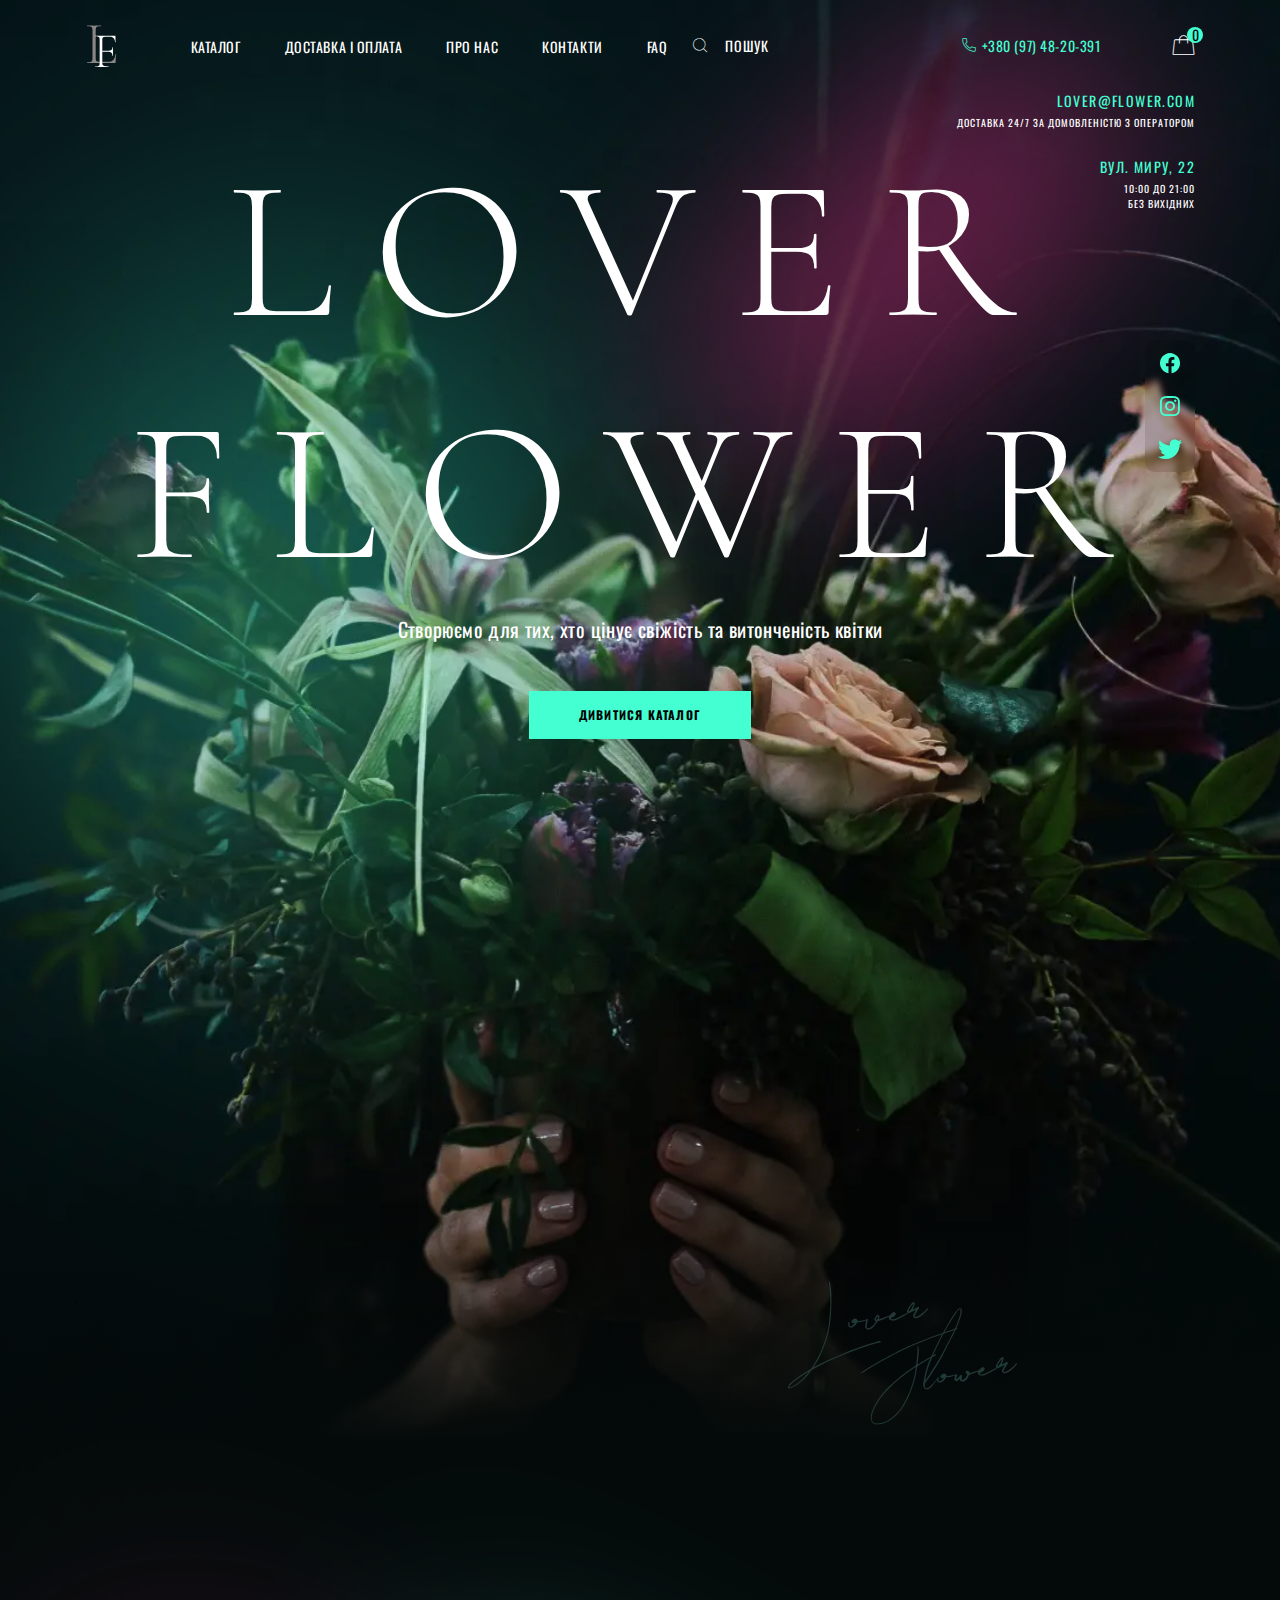
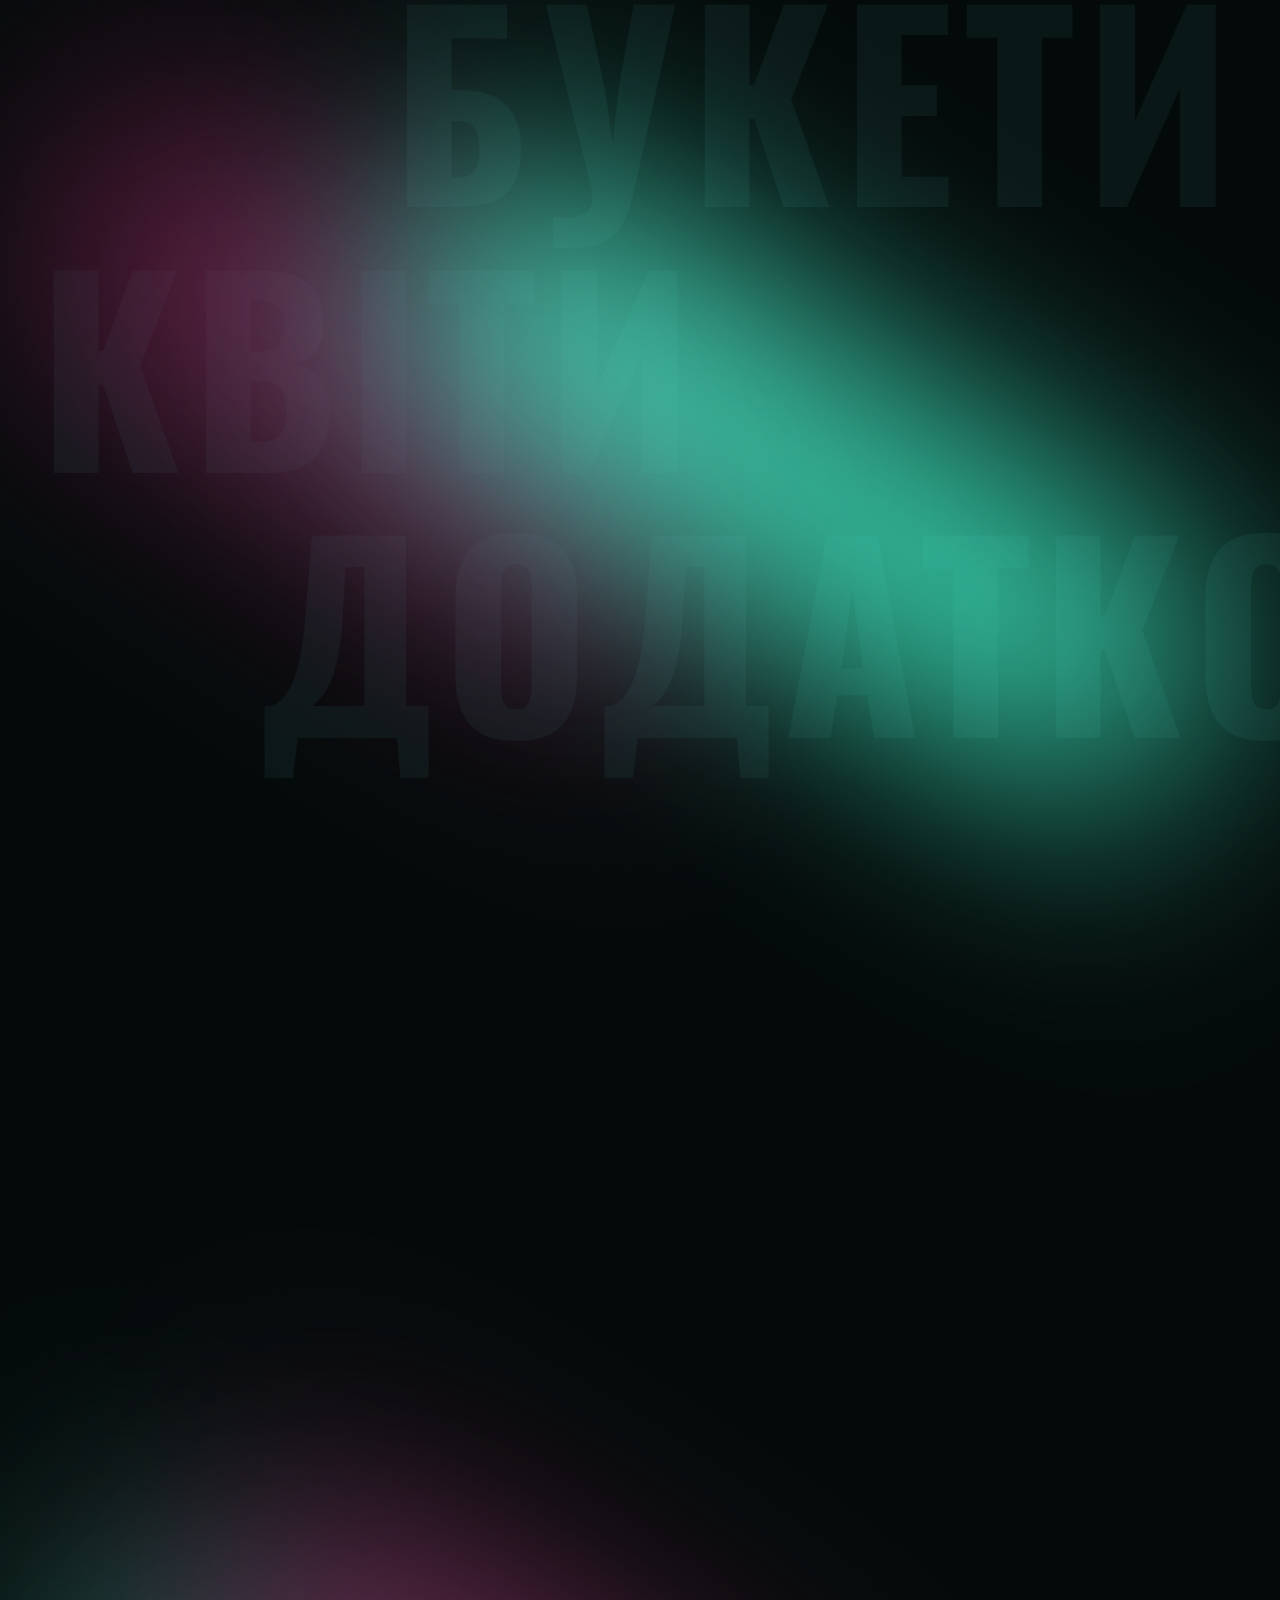
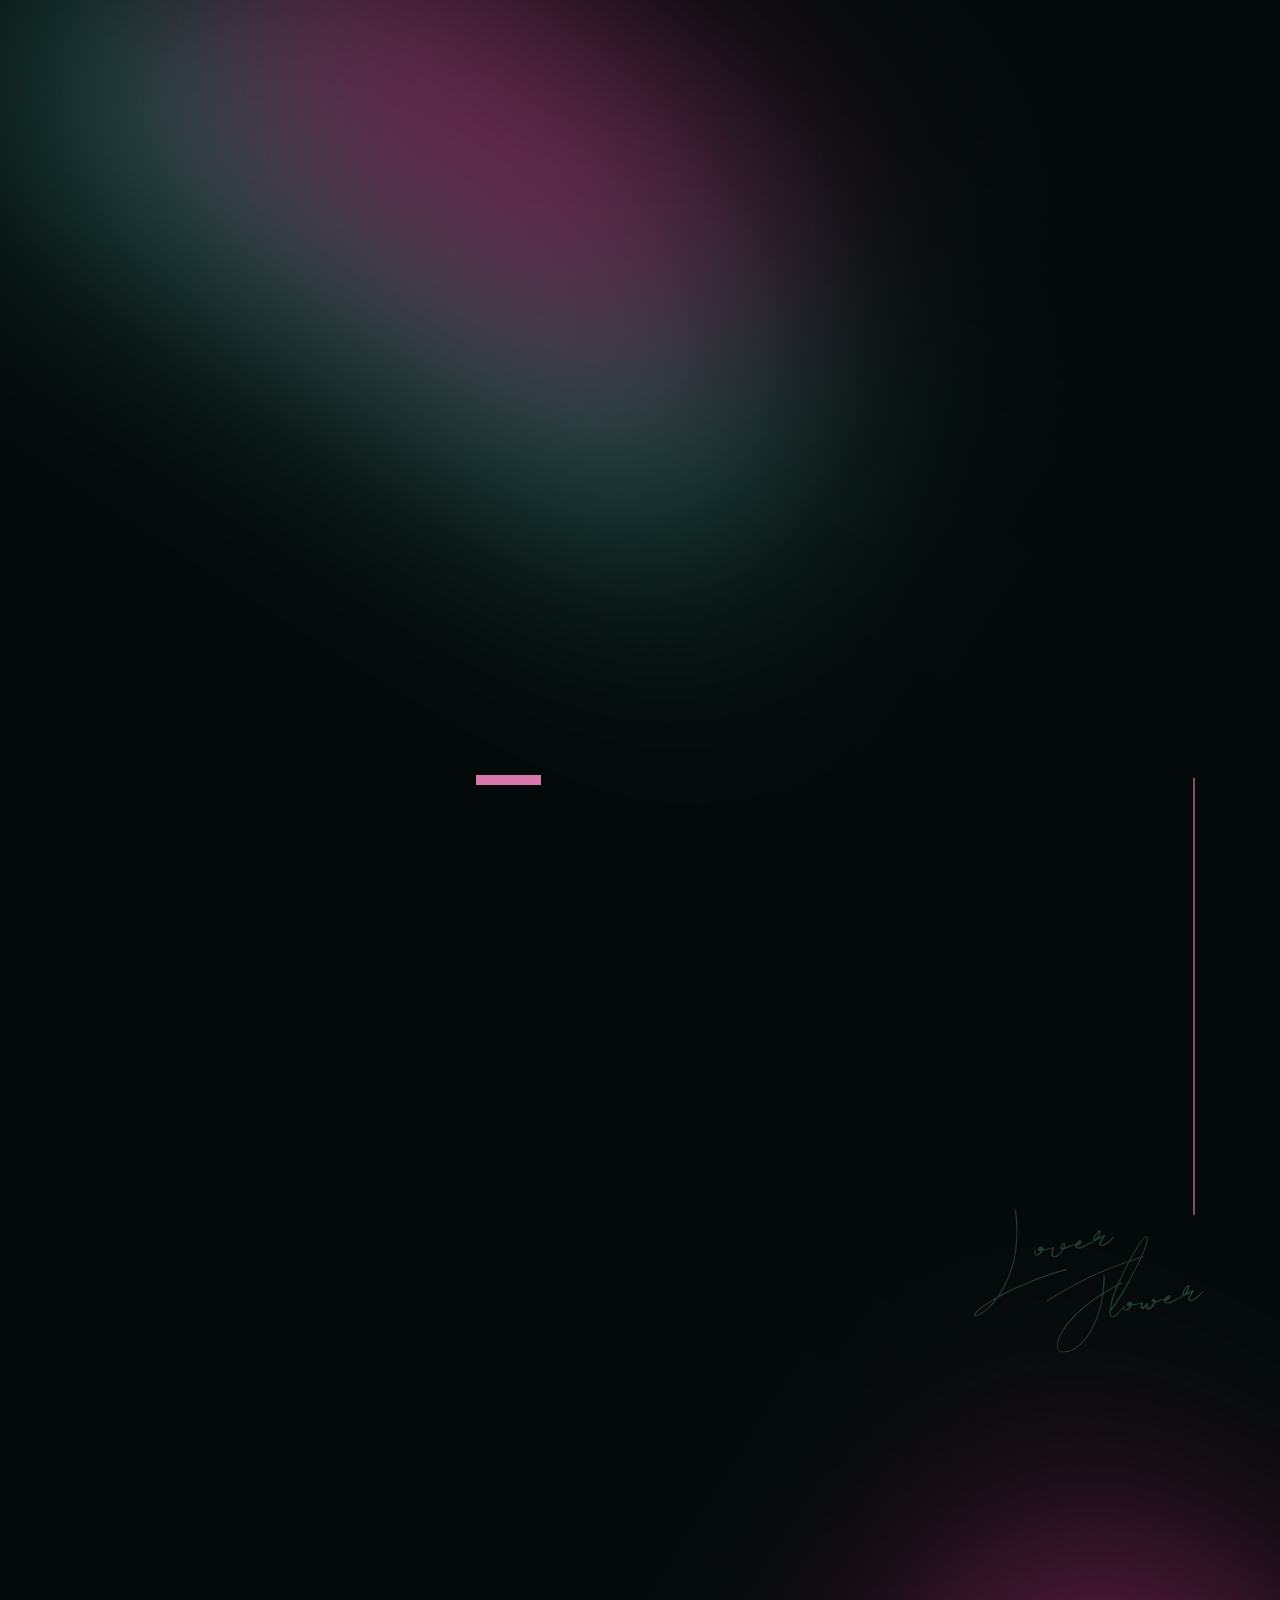
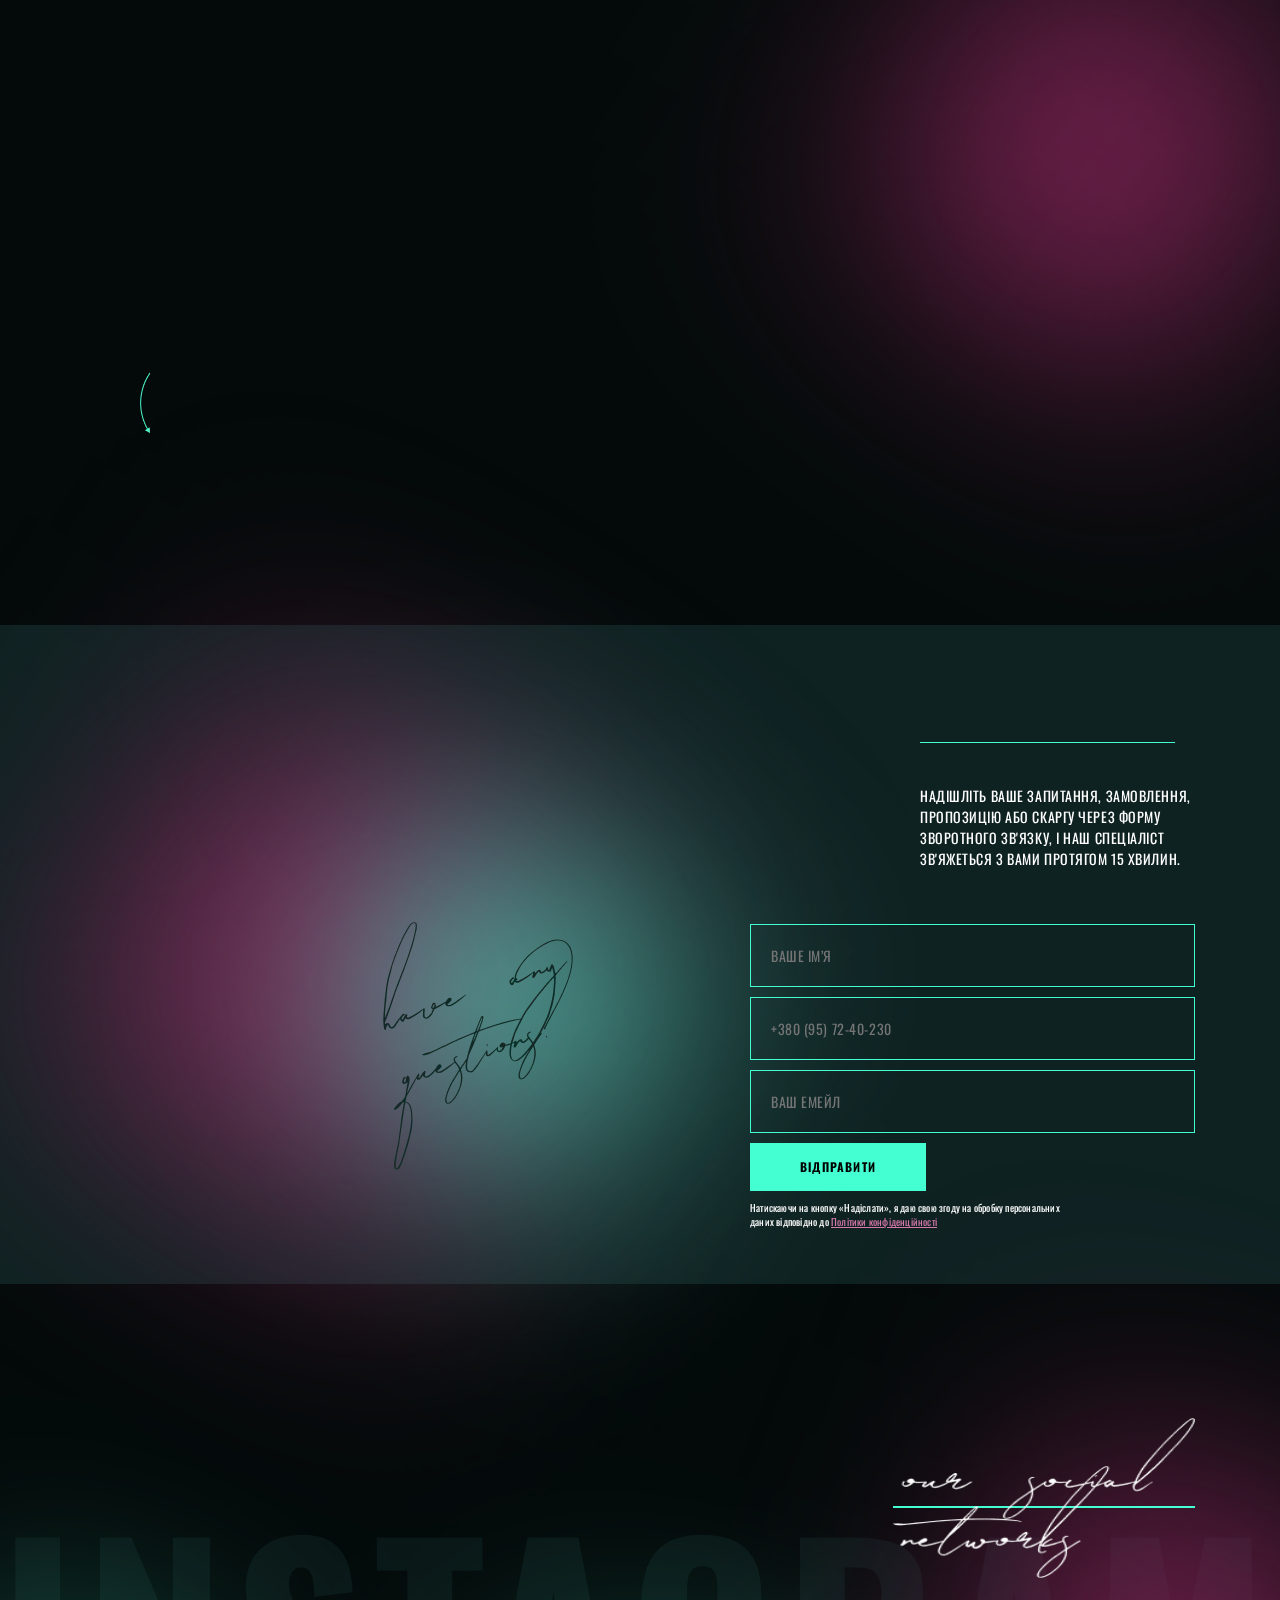
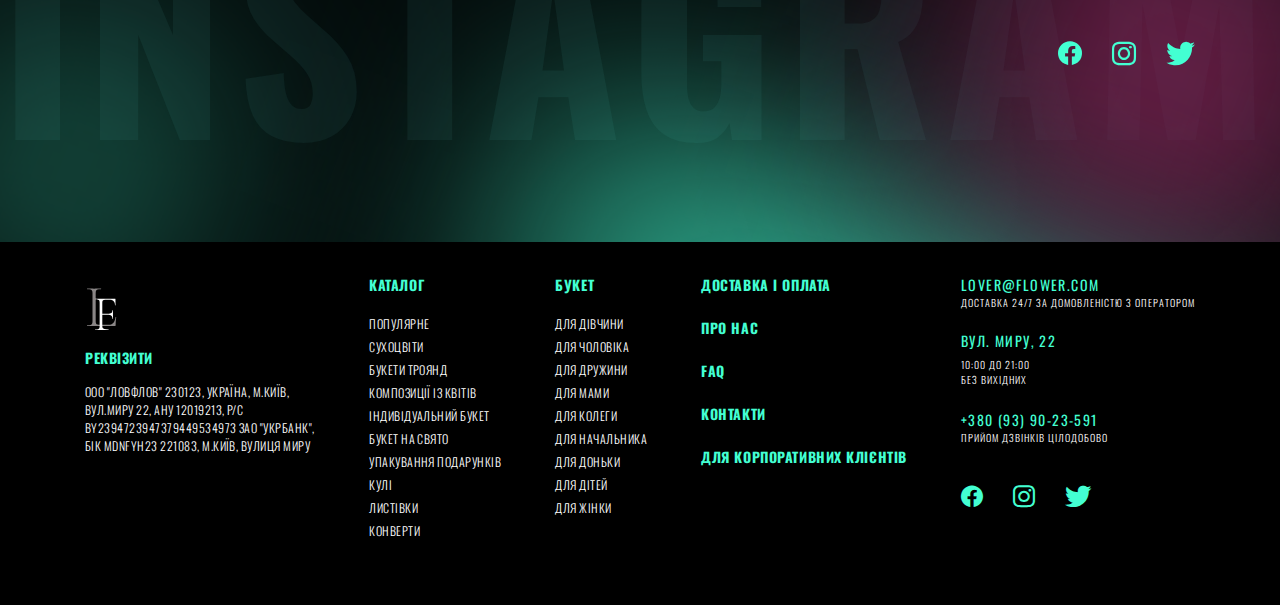
==== commit 6809562a: "Add files via upload" ====
--- a/home.html
+++ b/home.html
@@ -6,7 +6,7 @@
 	<meta charset="UTF-8">
 	<meta name="format-detection" content="telephone=no">
 	<!-- <style>body{opacity: 0;}</style> -->
-	<link rel="stylesheet" href="css/style.min.css?_v=20230530153243">
+	<link rel="stylesheet" href="css/style.min.css?_v=20230530174220">
 	<link rel="shortcut icon" href="favicon.ico">
 	<!-- <meta name="robots" content="noindex, nofollow"> -->
 	<meta name="viewport" content="width=device-width, initial-scale=1.0">
@@ -104,7 +104,8 @@
 							<div class="offer__item item-offer item-offer_1">
 								<div class="item-offer__text _anim-items _anim-no-hide">
 									<p>У нас найбільший вибір квітів, букетів, листівок та подарунків.
-										Ми завжди допоможемо вам підібрати букет для вашої події, наш менеджер вас проконсультує та допоможе визначитися з вибором</p>
+										Ми завжди допоможемо вам підібрати букет для вашої події, наш менеджер вас проконсультує
+										та допоможе визначитися з вибором</p>
 									<p>Ознайомтеся з нашими розділами каталогу</p>
 								</div>
 							</div>
@@ -169,7 +170,8 @@
 								<div class="popular__slide slide-popular swiper-slide">
 									<div class="slide-popular__body">
 										<div class="slide-popular__image">
-											<div class="slide-popular__picture-ibg"><picture><source srcset="img/popular/01.webp" type="image/webp"><img src="img/popular/01.jpg" alt="Popular"></picture></div>
+											<div class="slide-popular__picture-ibg"><picture><source srcset="img/popular/01.webp" type="image/webp"><img src="img/popular/01.jpg" alt="Popular"></picture>
+											</div>
 											<div class="slide-popular__sale slide-popular__sale_new">NEW</div>
 										</div>
 										<div class="slide-popular__content">
@@ -182,7 +184,8 @@
 								<div class="popular__slide slide-popular swiper-slide">
 									<div class="slide-popular__body">
 										<div class="slide-popular__image">
-											<div class="slide-popular__picture-ibg"><picture><source srcset="img/popular/02.webp" type="image/webp"><img src="img/popular/02.jpg" alt="Popular"></picture></div>
+											<div class="slide-popular__picture-ibg"><picture><source srcset="img/popular/02.webp" type="image/webp"><img src="img/popular/02.jpg" alt="Popular"></picture>
+											</div>
 										</div>
 										<div class="slide-popular__content">
 											<div class="slide-popular__name">кращий день</div>
@@ -194,7 +197,8 @@
 								<div class="popular__slide slide-popular swiper-slide">
 									<div class="slide-popular__body">
 										<div class="slide-popular__image">
-											<div class="slide-popular__picture-ibg"><picture><source srcset="img/popular/03.webp" type="image/webp"><img src="img/popular/03.jpg" alt="Popular"></picture></div>
+											<div class="slide-popular__picture-ibg"><picture><source srcset="img/popular/03.webp" type="image/webp"><img src="img/popular/03.jpg" alt="Popular"></picture>
+											</div>
 											<div class="slide-popular__sale">SALE</div>
 										</div>
 										<div class="slide-popular__content">
@@ -207,7 +211,8 @@
 								<div class="popular__slide slide-popular swiper-slide">
 									<div class="slide-popular__body">
 										<div class="slide-popular__image">
-											<div class="slide-popular__picture-ibg"><picture><source srcset="img/popular/02.webp" type="image/webp"><img src="img/popular/02.jpg" alt="Popular"></picture></div>
+											<div class="slide-popular__picture-ibg"><picture><source srcset="img/popular/02.webp" type="image/webp"><img src="img/popular/02.jpg" alt="Popular"></picture>
+											</div>
 										</div>
 										<div class="slide-popular__content">
 											<div class="slide-popular__name">кращий день</div>
@@ -244,13 +249,15 @@
 								<div class="order__item item-order">
 									<h4 class="item-order__title"> 2 КРОК</h4>
 									<div class="item-order__text">
-										<p>Оформіть замовлення, і ми надішлемо вам підтвердження на електронну пошту, а також менеджер зв'яжеться з вами по телефону або WhatsApp</p>
+										<p>Оформіть замовлення, і ми надішлемо вам підтвердження на електронну пошту, а також
+											менеджер зв'яжеться з вами по телефону або WhatsApp</p>
 									</div>
 								</div>
 								<div class="order__item item-order">
 									<h4 class="item-order__title"> 3 КРОК</h4>
 									<div class="item-order__text">
-										<p>Наші флористи дбайливо підійдуть до створення букету квітів на початку дня або напередодні</p>
+										<p>Наші флористи дбайливо підійдуть до створення букету квітів на початку дня або
+											напередодні</p>
 									</div>
 								</div>
 							</div>
@@ -258,13 +265,15 @@
 								<div class="order__item item-order">
 									<h4 class="item-order__title"> 4 КРОК</h4>
 									<div class="item-order__text">
-										<p>Один із наших кур'єрів або партнерів доставить ваше замовлення за вказаною адресою. Ми надішлемо вам повідомлення в Whats App як тільки замовлення буде доставлено</p>
+										<p>Один із наших кур'єрів або партнерів доставить ваше замовлення за вказаною адресою. Ми
+											надішлемо вам повідомлення в Whats App як тільки замовлення буде доставлено</p>
 									</div>
 								</div>
 								<div class="order__item item-order">
 									<h4 class="item-order__title"> 5 КРОК</h4>
 									<div class="item-order__text">
-										<p>Насолоджуйтесь квітами, якщо ви замовили їх для дому або любов'ю, якою поділилися, якщо ви замовили для друга</p>
+										<p>Насолоджуйтесь квітами, якщо ви замовили їх для дому або любов'ю, якою поділилися, якщо
+											ви замовили для друга</p>
 									</div>
 								</div>
 							</div>
@@ -281,14 +290,17 @@
 					<div class="occasion__body">
 						<div class="occasion__content">
 							<div class="occasion__text _anim-items _anim-no-hide">
-								<p>Ми готові прийти на допомогу та зібрати унікальний букет, на будь-який смак, бюджет та для будь-якої події за вашим індивідуальним замовленням.</p>
+								<p>Ми готові прийти на допомогу та зібрати унікальний букет, на будь-який смак, бюджет та для
+									будь-якої події за вашим індивідуальним замовленням.</p>
 							</div>
 							<ul class="occasion__list _anim-items _anim-no-hide">
 								<li class="occasion__item">врахуємо навіть найвишуканіші побажання;</li>
-								<li class="occasion__item">підберемо найсвіжіші квіти та зробимо унікальний букет чи композицію;</li>
+								<li class="occasion__item">підберемо найсвіжіші квіти та зробимо унікальний букет чи композицію;
+								</li>
 								<li class="occasion__item">сплатити можна при отриманні або онлайн на сайті</li>
 							</ul>
-							<a href="" class="occasion__button button _anim-items _anim-no-hide">зібрати індивідуальний букет</a>
+							<a href="" class="occasion__button button _anim-items _anim-no-hide">зібрати індивідуальний
+								букет</a>
 						</div>
 						<div class="occasion__images">
 							<div class="occasion__image occasion__image_2 _anim-items _anim-no-hide"><picture><source srcset="img/offer/02.webp" type="image/webp"><img src="img/offer/02.jpg" alt="Image"></picture></div>
@@ -299,12 +311,14 @@
 				</div>
 			</section>
 			<section class="page__question question">
-				<div class="question__decor _anim-items _anim-no-hide"><picture><source srcset="img/question/decor.webp" type="image/webp"><img src="img/question/decor.png" alt="Image"></picture></div>
+				<div class="question__decor _anim-items _anim-no-hide"><picture><source srcset="img/question/decor.webp" type="image/webp"><img src="img/question/decor.png" alt="Image"></picture>
+				</div>
 				<div class="question__container">
 					<div class="question__header">
 						<h2 class="question__title title _anim-items _anim-no-hide">Залишилися <br> <span>питання?</span></h2>
 						<div class="question__text">
-							<p>Надішліть ваше запитання, замовлення, пропозицію або скаргу через форму зворотного зв'язку, і наш спеціаліст зв'яжеться з вами протягом 15 хвилин.</p>
+							<p>Надішліть ваше запитання, замовлення, пропозицію або скаргу через форму зворотного зв'язку, і
+								наш спеціаліст зв'яжеться з вами протягом 15 хвилин.</p>
 						</div>
 					</div>
 					<div class="question__body">
@@ -316,11 +330,16 @@
 								<input type="tel" name="phone" data-error="Error" placeholder="+380 (95) 72-40-230" class="form-question__input">
 							</div>
 							<div class="form-question__item">
-								<textarea autocomplete="off" name="form[]" placeholder="Ваш коментар" data-error="Ошибка" class="form-question__textarea"></textarea>
-							</div>
+								<input type="tel" name="email" data-error="Error" placeholder="Ваш Емейл" class="form-question__input">
+							</div>
+							<!-- <div class="form-question__item">
+								<textarea autocomplete="off" name="form[]" placeholder="Ваш коментар" data-error="Ошибка"
+									class="form-question__textarea"></textarea>
+							</div> -->
 							<button type="submit" class="form-question__button button">Відправити</button>
 							<div class="form-question__text">
-								<p>Натискаючи на кнопку «Надіслати», я даю свою згоду на обробку персональних даних відповідно до <span>Політики конфіденційності</span></p>
+								<p>Натискаючи на кнопку «Надіслати», я даю свою згоду на обробку персональних даних відповідно
+									до <span>Політики конфіденційності</span></p>
 							</div>
 						</form>
 					</div>
@@ -442,7 +461,8 @@
 			</div>
 		</footer>
 	</div>
-	<script src="js/app.min.js?_v=20230530153243"></script>
+	<script src="js/app.min.js?_v=20230530174220"></script>
+
 </body>
 
 </html>--- a/css/style.min.css
+++ b/css/style.min.css
@@ -1 +1 @@
-@charset "UTF-8";@import url(https://fonts.googleapis.com/css?family=Oswald:200,300,regular,500,600,700&display=swap);@import url(https://fonts.googleapis.com/css?family=Cormorant:300,regular,500,600,700&display=swap);@font-face{font-family:icons;font-display:swap;src:url(../fonts/icons.woff2) format("woff2"),url(../fonts/icons.woff) format("woff");font-weight:400;font-style:normal}.popular__btn::after,[class*=_icon-]:before{font-family:icons;font-style:normal;font-weight:400;font-variant:normal;text-transform:none;line-height:1;-webkit-font-smoothing:antialiased;-moz-osx-font-smoothing:grayscale}[class*=_icon-]:before{display:block}._icon-arrow:before{content:"\e900"}._icon-arrowSlider:before{content:"\e901"}._icon-cart:before{content:"\e902"}._icon-fb:before{content:"\e903"}._icon-inst:before{content:"\e904"}._icon-phone:before{content:"\e905"}._icon-search:before{content:"\e906"}._icon-tw:before{content:"\e907"}*{padding:0;margin:0;border:0}*,:after,:before{-webkit-box-sizing:border-box;box-sizing:border-box}body,html{height:100%;min-width:320px}body{color:#fff;line-height:1;font-family:Oswald;font-size:1.25rem;-ms-text-size-adjust:100%;-moz-text-size-adjust:100%;-webkit-text-size-adjust:100%;-webkit-font-smoothing:antialiased;-moz-osx-font-smoothing:grayscale}button,input,textarea{font-family:Oswald;font-size:inherit;line-height:inherit}button{cursor:pointer;color:inherit;background-color:transparent}a{color:inherit;text-decoration:none}ul li{list-style:none}img{vertical-align:top}h1,h2,h3,h4,h5,h6{font-weight:inherit;font-size:inherit}body{background-color:#040a0a}.lock body{overflow:hidden;-ms-touch-action:none;touch-action:none;-ms-scroll-chaining:none;overscroll-behavior:none}.wrapper{min-height:100%;display:-webkit-box;display:-ms-flexbox;display:flex;-webkit-box-orient:vertical;-webkit-box-direction:normal;-ms-flex-direction:column;flex-direction:column;overflow:hidden}@supports (overflow:clip){.wrapper{overflow:clip}}.wrapper>main{-webkit-box-flex:1;-ms-flex:1 1 auto;flex:1 1 auto}.wrapper>*{min-width:0}[class*=__container]{max-width:71.25rem;margin:0 auto;padding:0 .9375rem}[class*=-ibg]{position:relative}[class*=-ibg] img{position:absolute;width:100%;height:100%;top:0;left:0;-o-object-fit:cover;object-fit:cover}[class*=-ibg_contain] img{-o-object-fit:contain;object-fit:contain}.button{padding-top:.9375rem;padding-bottom:.9375rem;font-weight:700;font-size:.75rem;line-height:1.5;letter-spacing:.1em;text-transform:uppercase;color:#000;display:-webkit-box;display:-ms-flexbox;display:flex;-webkit-box-pack:center;-ms-flex-pack:center;justify-content:center;-webkit-box-align:center;-ms-flex-align:center;align-items:center;background-color:#43ffd2;-webkit-transition:all .4s ease 0s;-o-transition:all .4s ease 0s;transition:all .4s ease 0s}.button_bd{background-color:transparent;border:1px solid #fff;color:#fff}.title{font-family:Cormorant;line-height:1.21;letter-spacing:.02em;text-transform:uppercase}.text{font-weight:300;line-height:1.5;letter-spacing:.02em}.arrow-swiper{color:#43ffd2;font-size:1.125rem;-webkit-transition:all .4s ease 0s;-o-transition:all .4s ease 0s;transition:all .4s ease 0s}.swiper-button-prev{-webkit-transform:rotate(-180deg);-ms-transform:rotate(-180deg);transform:rotate(-180deg)}.header{position:absolute;top:0;left:0;width:100%;z-index:50;padding:.3125rem 0}.header__body{display:-webkit-box;display:-ms-flexbox;display:flex;-webkit-box-align:center;-ms-flex-align:center;align-items:center;min-height:5rem;gap:1.25rem}.header__logo{display:block;position:relative;z-index:2}.header__menu{display:-webkit-box;display:-ms-flexbox;display:flex;-webkit-box-align:center;-ms-flex-align:center;align-items:center;gap:1.5625rem}.header__phone{font-size:.875rem;line-height:1.5;letter-spacing:.04em;text-transform:uppercase;color:#43ffd2;display:-webkit-box;display:-ms-flexbox;display:flex;gap:.3125rem;-webkit-box-align:center;-ms-flex-align:center;align-items:center;-webkit-transition:all .4s ease 0s;-o-transition:all .4s ease 0s;transition:all .4s ease 0s}.header__phone:not(:last-child){margin-bottom:1.3125rem}.header__cart{position:relative}.header__cart span{position:absolute;top:-.5rem;right:-.5rem;width:1rem;height:1rem;background-color:#43ffd2;border-radius:50%;color:#040a0a;font-size:.875rem;display:-webkit-box;display:-ms-flexbox;display:flex;-webkit-box-pack:center;-ms-flex-pack:center;justify-content:center;-webkit-box-align:center;-ms-flex-align:center;align-items:center}.menu__list{display:-webkit-box;display:-ms-flexbox;display:flex;-webkit-box-align:center;-ms-flex-align:center;align-items:center;-ms-flex-wrap:wrap;flex-wrap:wrap;row-gap:.3125rem}.menu__list:not(:last-child){margin-bottom:2.5rem}.menu__link{font-size:.875rem;line-height:1.5;-webkit-transition:all .4s ease 0s;-o-transition:all .4s ease 0s;transition:all .4s ease 0s;letter-spacing:.04em;text-transform:uppercase}.search-header._open .search-header__form{opacity:1;visibility:visible;-webkit-transform:translate(0,0);-ms-transform:translate(0,0);transform:translate(0,0)}.search-header__icon{font-size:1rem}.search-header__button{font-size:1rem}.search-header__input{font-size:.875rem;line-height:1.5;letter-spacing:.04em;text-transform:uppercase;background-color:transparent;padding:.5rem .75rem;outline:0;color:#fff}.search-header__input::-webkit-input-placeholder{color:#fff}.search-header__input::-moz-placeholder{color:#fff}.search-header__input:-ms-input-placeholder{color:#fff}.search-header__input::-ms-input-placeholder{color:#fff}.search-header__input::placeholder{color:#fff}.icon-menu{display:none}.main-block{position:relative;min-height:160vh}.main-block::before{content:"";position:absolute;z-index:2;bottom:0;left:0;width:100%;height:20%;background:-webkit-gradient(linear,left top,left bottom,from(rgba(4,10,10,0)),to(#040a0a));background:-o-linear-gradient(top,rgba(4,10,10,0) 0,#040a0a 100%);background:linear-gradient(180deg,rgba(4,10,10,0) 0,#040a0a 100%)}.main-block__image-ibg{position:absolute;top:0;left:0;width:100%;height:100%}.main-block__image-ibg::before{content:"";position:absolute;z-index:2;top:30%;left:10%;background:#43ffd2;-webkit-filter:blur(225px);filter:blur(225px);-webkit-transform:rotate(41.6deg);-ms-transform:rotate(41.6deg);transform:rotate(41.6deg)}.main-block__image-ibg::after{content:"";position:absolute;z-index:2;top:10%;right:10%;background-color:#7d2253;-webkit-filter:blur(105px);filter:blur(105px);-webkit-transform:rotate(-43.21deg);-ms-transform:rotate(-43.21deg);transform:rotate(-43.21deg)}.main-block__autograph{position:absolute;z-index:2;bottom:0;right:20%}.main-block__autograph img{max-width:100%}.main-block__contain{max-width:69.375rem;margin:0 auto;position:relative}.main-block__contacts:not(:last-child){margin-bottom:.875rem}.main-block__socials{z-index:3;gap:.8125rem;border-radius:.625rem;display:-webkit-box;display:-ms-flexbox;display:flex}.main-block__social{color:#43ffd2;-webkit-transition:all .4s ease 0s;-o-transition:all .4s ease 0s;transition:all .4s ease 0s}.main-block__body{text-align:center;position:relative;z-index:2}.main-block__title{font-family:Cormorant;font-weight:300;line-height:1.21;letter-spacing:.2em;text-transform:uppercase}.main-block__text{letter-spacing:.02em;line-height:1.5}.main-block__actions{display:-webkit-box;display:-ms-flexbox;display:flex;-webkit-box-align:center;-ms-flex-align:center;align-items:center;-webkit-box-pack:center;-ms-flex-pack:center;justify-content:center}.contacts__item:not(:last-child){margin-bottom:1.625rem}.item-contacts__link{font-size:.875rem;line-height:1.5;letter-spacing:.1em;text-transform:uppercase;color:#43ffd2;display:block}.item-contacts__link:not(:last-child){margin-bottom:.25rem}.item-contacts__text{font-size:.625rem;line-height:1.5;letter-spacing:.1em;text-transform:uppercase}.offer{position:relative}.offer__decor{position:absolute}.offer__decor_1{background-color:#7d2253;-webkit-filter:blur(125px);filter:blur(125px);-webkit-transform:rotate(32.83deg);-ms-transform:rotate(32.83deg);transform:rotate(32.83deg);top:40%;left:3%}.offer__decor_2{background-color:#43ffd2;-webkit-filter:blur(125px);filter:blur(125px);-webkit-transform:rotate(32.83deg);-ms-transform:rotate(32.83deg);transform:rotate(32.83deg);top:50%;right:3%}.offer__decor_3{font-weight:700;line-height:1.184;font-weight:700;letter-spacing:.04em;text-transform:uppercase;color:#0a1717;z-index:-1;right:3%;top:10%}.offer__decor_4{font-weight:700;line-height:1.184;font-weight:700;letter-spacing:.04em;text-transform:uppercase;color:#0a1717;z-index:-1;left:3%;top:35%}.offer__decor_5{font-weight:700;line-height:1.184;font-weight:700;letter-spacing:.04em;text-transform:uppercase;color:#0a1717;z-index:-1;right:-30%;top:60%}.offer__items{display:-ms-grid;display:grid;gap:1.875rem;-ms-grid-columns:(1fr)[2];grid-template-columns:repeat(2,1fr);-ms-grid-rows:(1fr)[2];grid-template-rows:repeat(2,1fr);position:relative;z-index:2}.item-offer_2{max-width:27.8125rem}.item-offer_3{max-width:28.75rem}.item-offer__text{line-height:1.3;letter-spacing:.04em;max-width:43.125rem;font-weight:300}.item-offer__body{background-color:rgba(0,0,0,.2);-webkit-backdrop-filter:blur(10px);backdrop-filter:blur(10px);border-radius:1.25rem;padding:1.875rem 3.125rem;display:-webkit-box;display:-ms-flexbox;display:flex;-webkit-box-orient:vertical;-webkit-box-direction:normal;-ms-flex-direction:column;flex-direction:column}.item-offer__title{font-weight:700;line-height:1.4666666667;letter-spacing:.04em;text-transform:uppercase;color:#43ffd2}.item-offer__title:not(:last-child){margin-bottom:.625rem}.item-offer__list:not(:last-child){margin-bottom:1.5rem}.item-offer__item{font-size:1.125rem;line-height:1.5;letter-spacing:.04em;text-transform:uppercase;display:-webkit-box;display:-ms-flexbox;display:flex;-webkit-box-align:center;-ms-flex-align:center;align-items:center;gap:.625rem}.item-offer__item:not(:last-child){margin-bottom:.1875rem}.item-offer__item::before{content:"";display:block;-webkit-box-flex:0;-ms-flex:0 0 .25rem;flex:0 0 .25rem;height:.3125rem;border-radius:50%;background-color:#fff}.item-offer__button{-ms-flex-item-align:end;align-self:flex-end;font-weight:700;font-size:.75rem;line-height:1.5;letter-spacing:.1em;text-decoration:underline;text-transform:uppercase;color:#d978ac}.popular{position:relative}.popular__btn{position:relative;z-index:2;font-weight:700;font-size:.75rem;line-height:1.5;letter-spacing:.1em;text-transform:uppercase;color:#d978ac;display:-webkit-box;display:-ms-flexbox;display:flex;-webkit-box-align:center;-ms-flex-align:center;align-items:center;gap:.3125rem}.popular__btn span{text-decoration:underline}.popular__btn::after{content:"";display:block;content:"\e900";font-size:.625rem}.popular__decor{position:absolute}.popular__decor_1{top:70%;left:0;background-color:rgba(67,255,210,.47);-webkit-filter:blur(125px);filter:blur(125px);-webkit-transform:rotate(32.83deg);-ms-transform:rotate(32.83deg);transform:rotate(32.83deg)}.popular__decor_2{background-color:#7d2253;-webkit-filter:blur(125px);filter:blur(125px);-webkit-transform:rotate(32.83deg);-ms-transform:rotate(32.83deg);transform:rotate(32.83deg);top:60%;right:40%}.popular__decor_3{top:0;right:0}.popular__decor_image img{max-width:100%}.popular__header{position:relative;z-index:2}.popular__title:not(:last-child){margin-bottom:.625rem}.popular__slider{position:relative}.popular__arrows{display:-webkit-box;display:-ms-flexbox;display:flex;-webkit-box-pack:justify;-ms-flex-pack:justify;justify-content:space-between;-webkit-box-align:center;-ms-flex-align:center;align-items:center;position:absolute;z-index:2;top:35%;width:100%;left:0}.slide-popular__body{padding:1.5625rem}.slide-popular__image{position:relative}.slide-popular__image:not(:last-child){margin-bottom:.625rem}.slide-popular__picture-ibg{padding-bottom:120%;position:relative;cursor:pointer}.slide-popular__picture-ibg::before{content:"";position:absolute;z-index:2;top:0;left:0;width:100%;height:100%;background-color:rgba(0,0,0,.4);opacity:1;-webkit-transition:opacity .5s ease 0s;-o-transition:opacity .5s ease 0s;transition:opacity .5s ease 0s}.slide-popular__sale{position:absolute;z-index:3;top:-.625rem;right:-.625rem;width:3.75rem;height:3.75rem;color:#040a0a;background-color:#31985a;display:-webkit-box;display:-ms-flexbox;display:flex;-webkit-box-pack:center;-ms-flex-pack:center;justify-content:center;-webkit-box-align:center;-ms-flex-align:center;align-items:center;font-weight:300;line-height:1.5;letter-spacing:.02em;border-radius:50%}.slide-popular__sale_new{background-color:#d978ac}.slide-popular__name{line-height:1.5;letter-spacing:.04em;text-transform:uppercase}.slide-popular__name:not(:last-child){margin-bottom:.625rem}.slide-popular__price{font-weight:700;font-size:.875rem;line-height:1.5;letter-spacing:.04em;text-transform:uppercase}.slide-popular__price:not(:last-child){margin-bottom:1.25rem}.order{position:relative}.order__decor{position:absolute;top:-5%;left:0;height:100%}.order__container{position:relative}.order__container::before{content:"";position:absolute;border:1px solid rgba(217,120,172,.6);right:0;top:35%;margin-right:.9375rem}.no-webp .order__container::after{background:url(../img/main-block/autograph.png) 100% 100% no-repeat}.order__container::after{content:"";position:absolute;z-index:-1;top:10%;right:0;width:100%;height:100%}.order__title:not(:last-child){margin-bottom:5rem}.order__body{display:-webkit-box;display:-ms-flexbox;display:flex;-webkit-box-pack:end;-ms-flex-pack:end;justify-content:flex-end}.order__items{display:-webkit-box;display:-ms-flexbox;display:flex;position:relative}.order__items::before{content:"";width:4.0625rem;height:.625rem;position:absolute;top:-3.125rem;left:0;background-color:#d978ac}.item-order:not(:last-child){margin-bottom:2.5rem}.item-order__title{font-weight:700;color:#d978ac;line-height:1.4666666667;letter-spacing:.04em;text-transform:uppercase}.item-order__title:not(:last-child){margin-bottom:.875rem}.item-order__text{font-size:.875rem;line-height:1.5;letter-spacing:.04em;text-transform:uppercase}.occasion{position:relative}.occasion::before{content:"";position:absolute;top:20%;right:0;-webkit-filter:blur(125px);filter:blur(125px);-webkit-transform:rotate(32.83deg);-ms-transform:rotate(32.83deg);transform:rotate(32.83deg);background-color:#7d2253}.occasion__header{display:-webkit-box;display:-ms-flexbox;display:flex;-webkit-box-pack:justify;-ms-flex-pack:justify;justify-content:space-between;-webkit-box-align:center;-ms-flex-align:center;align-items:center}.occasion__header:not(:last-child){margin-bottom:1.875rem}.occasion__title span{display:-webkit-box;display:-ms-flexbox;display:flex;-webkit-box-align:center;-ms-flex-align:center;align-items:center;gap:1.875rem}.occasion__title span::before{content:"";display:block;border:1px solid #d978ac}.occasion__image{-webkit-backdrop-filter:blur(10px);backdrop-filter:blur(10px)}.occasion__image img{max-width:100%;border-radius:1.5625rem}.occasion__content{padding-left:5.9375rem;font-size:.875rem;max-width:23.4375rem;line-height:1.5;letter-spacing:.04em;text-transform:uppercase;position:relative;-ms-flex-item-align:start;align-self:flex-start}.no-webp .occasion__content::before{background:url(../img/offer/arrow.png) 15% 90% no-repeat}.occasion__content::before{content:"";position:absolute;z-index:-1;bottom:0;left:0;width:100%;height:100%}.occasion__item{display:-webkit-box;display:-ms-flexbox;display:flex;gap:.375rem}.occasion__item:not(:last-child){margin-bottom:.875rem}.occasion__item::before{content:"";-webkit-box-flex:0;-ms-flex:0 0 .25rem;flex:0 0 .25rem;height:.25rem;border-radius:50%;background-color:#fff;margin-top:.5625rem}.occasion__button{padding-left:1.0625rem;padding-right:1.0625rem}.occasion__images{display:-webkit-box;display:-ms-flexbox;display:flex;gap:1.875rem;-ms-flex-item-align:start;align-self:flex-start}.swiper{overflow:hidden}.swiper-initialized{-ms-touch-action:pan-y;touch-action:pan-y}.swiper-wrapper{width:100%;height:100%;-webkit-box-sizing:content-box;box-sizing:content-box;display:-webkit-box;display:-ms-flexbox;display:flex;position:relative}.swiper-vertical .swiper-wrapper{-webkit-box-orient:vertical;-webkit-box-direction:normal;-ms-flex-direction:column;flex-direction:column}.swiper-autoheight .swiper-wrapper{-webkit-box-align:start;-ms-flex-align:start;align-items:flex-start}.swiper-initialized .swiper-slide{-ms-flex-negative:0;flex-shrink:0}.swiper-android .swiper-slide,.swiper-android .swiper-wrapper{-webkit-transform:translate3d(0,0,0);transform:translate3d(0,0,0)}.swiper-button-lock{display:none!important}@media (min-width:29.99875em){.item-order__text{max-width:15.625rem}}@media (min-width:47.99875em){.header__body{-webkit-box-pack:justify;-ms-flex-pack:justify;justify-content:space-between}.header__burger{display:none}.main-block__contacts{position:absolute;z-index:3;top:0;right:0;padding-top:5.625rem}.main-block__socials{position:absolute;top:30%;right:0;margin-top:21.25rem;display:-webkit-box;display:-ms-flexbox;display:flex;-webkit-box-orient:vertical;-webkit-box-direction:normal;-ms-flex-direction:column;flex-direction:column;-webkit-box-pack:center;-ms-flex-pack:center;justify-content:center;-webkit-box-align:center;-ms-flex-align:center;align-items:center;padding:.8125rem;gap:1.4375rem;background-color:rgba(0,0,0,.1);-webkit-backdrop-filter:blur(3px);backdrop-filter:blur(3px)}.contacts{text-align:right}.occasion__body{display:-webkit-box;display:-ms-flexbox;display:flex;gap:1.875rem;-webkit-box-pack:justify;-ms-flex-pack:justify;justify-content:space-between}}@media (min-width:47.9375em){.order__decor img{width:28.125rem}}@media (min-width:61.99875em){.search-header__icon{display:none}.item-offer_3{-webkit-transform:translate(0,-6.25rem);-ms-transform:translate(0,-6.25rem);transform:translate(0,-6.25rem)}}@media (min-width:71.25em){.button{padding-left:3.125rem}.button{padding-right:3.125rem}.title{font-size:6.25rem}.main-block__image-ibg::before{width:21.875rem}.main-block__image-ibg::before{height:18.75rem}.main-block__image-ibg::after{width:29.375rem}.main-block__image-ibg::after{height:13.125rem}.main-block__body{padding-top:8.125rem}.main-block__title{font-size:12.5rem}.main-block__text:not(:last-child){margin-bottom:2.9375rem}.offer{padding-top:6.25rem}.offer{padding-bottom:10.3125rem}.offer__decor_1{width:43.75rem}.offer__decor_1{height:14.6875rem}.offer__decor_2{width:55rem}.offer__decor_2{height:13.75rem}.offer__decor_3{font-size:15.625rem}.offer__decor_4{font-size:15.625rem}.offer__decor_5{font-size:15.625rem}.offer__title:not(:last-child){margin-bottom:2.5rem}.item-offer_4{-webkit-transform:translate(-5rem,0);-ms-transform:translate(-5rem,0);transform:translate(-5rem,0)}.item-offer__text p:not(:last-child){margin-bottom:1.875rem}.item-offer__title{font-size:1.875rem}.popular{padding-bottom:11.25rem}.popular__decor_1{width:50.9375rem}.popular__decor_1{height:12.5rem}.popular__decor_2{width:36.25rem}.popular__decor_2{height:15.625rem}.popular__header:not(:last-child){margin-bottom:5.375rem}.popular__title span{padding-left:21.25rem}.popular__text{padding-left:21.25rem}.popular__slider:not(:last-child){margin-bottom:3.75rem}.order{padding-bottom:7.5rem}.order__container::before{height:27.3125rem}.item-order__title{font-size:1.875rem}.occasion{padding-bottom:10rem}.occasion::before{width:22.5rem}.occasion::before{height:22.5rem}.occasion__header{-webkit-column-gap:5rem;-moz-column-gap:5rem;column-gap:5rem}.occasion__title span{padding-left:5.9375rem}.occasion__title span::before{width:15.9375rem}.occasion__text:not(:last-child){margin-bottom:2.5rem}.occasion__list:not(:last-child){margin-bottom:2.5rem}}@media (min-width:90em){.menu__list{-webkit-column-gap:3.125rem;-moz-column-gap:3.125rem;column-gap:3.125rem}.item-offer__text{padding-left:4.6875rem}.order__decor img{width:31.25rem}.order__body{margin-right:7.1875rem}.order__items{-webkit-column-gap:9.375rem;-moz-column-gap:9.375rem;column-gap:9.375rem}}@media (max-width:20em){.button{padding-left:1.875rem}.button{padding-right:1.875rem}.title{font-size:2.5rem}.main-block__image-ibg::before{width:12.5rem}.main-block__image-ibg::before{height:9.375rem}.main-block__image-ibg::after{width:16.875rem}.main-block__image-ibg::after{height:9.375rem}.main-block__body{padding-top:3.4375rem}.main-block__title{font-size:3.125rem}.main-block__text:not(:last-child){margin-bottom:1.5625rem}.offer{padding-top:4.375rem}.offer{padding-bottom:5.625rem}.offer__decor_1{width:18.75rem}.offer__decor_1{height:6.25rem}.offer__decor_2{width:18.75rem}.offer__decor_2{height:6.25rem}.offer__decor_3{font-size:7.5rem}.offer__decor_4{font-size:7.5rem}.offer__decor_5{font-size:7.5rem}.offer__title:not(:last-child){margin-bottom:1.25rem}.item-offer__text p:not(:last-child){margin-bottom:.9375rem}.item-offer__title{font-size:1.375rem}.popular{padding-bottom:3.75rem}.popular__decor_1{width:21.875rem}.popular__decor_1{height:6.25rem}.popular__decor_2{width:15.625rem}.popular__decor_2{height:6.25rem}.popular__header:not(:last-child){margin-bottom:2.1875rem}.popular__title span{padding-left:6.875rem}.popular__text{padding-left:2.5rem}.popular__slider:not(:last-child){margin-bottom:2.5rem}.order{padding-bottom:5rem}.order__container::before{height:12.5rem}.item-order__title{font-size:1.5rem}.occasion{padding-bottom:4.375rem}.occasion::before{width:13.125rem}.occasion::before{height:13.125rem}.occasion__header{-webkit-column-gap:1.875rem;-moz-column-gap:1.875rem;column-gap:1.875rem}.occasion__title span{padding-left:1.875rem}.occasion__title span::before{width:3.125rem}.occasion__text:not(:last-child){margin-bottom:1.25rem}.occasion__list:not(:last-child){margin-bottom:1.25rem}}@media (max-width:104.0625em){.order__title{position:relative;z-index:2}}@media (max-width:71.25em){.slide-popular__picture-ibg::before{display:none}}@media (max-width:61.99875em){.search-header__form{position:absolute;bottom:-1.25rem;border:1px solid rgba(255,255,255,.2);padding:0 .625rem;-webkit-transform:translate(0,1.25rem);-ms-transform:translate(0,1.25rem);transform:translate(0,1.25rem);opacity:0;visibility:hidden;-webkit-transition:all .3s ease 0s;-o-transition:all .3s ease 0s;transition:all .3s ease 0s}.offer__decor_1{-webkit-filter:blur(65px);filter:blur(65px);top:30%}.occasion__image_1{display:none}.occasion__image_4{display:none}}@media (max-width:61.99875em) and (max-width:47.99875em){.search-header__form{width:100%;left:0;bottom:-3.125rem;background-color:rgba(0,0,0,.8)}}@media (max-width:47.99875em){.header__body{min-height:3.75rem}.header__logo{position:absolute;top:0;left:4.0625rem;opacity:0;visibility:hidden;-webkit-transition:all .4s ease 0s;-o-transition:all .4s ease 0s;transition:all .4s ease 0s}.menu-open .header__logo{opacity:1;visibility:visible}.header__burger{-webkit-box-flex:1;-ms-flex:1 1 auto;flex:1 1 auto}.menu__body{position:fixed;top:0;left:-100%;width:100%;height:100%;overflow:auto;-webkit-transition:all .4s ease 0s;-o-transition:all .4s ease 0s;transition:all .4s ease 0s;background-color:#000;padding:6.25rem 1.25rem 6.25rem 1.25rem}.menu-open .menu__body{left:0}.menu-open .menu__body::before{left:0}.menu__body::before{content:"";position:fixed;z-index:2;top:0;left:-100%;width:100%;height:4.375rem;background-color:#000;-webkit-transition:all .4s ease 0s;-o-transition:all .4s ease 0s;transition:all .4s ease 0s}.menu__list{-webkit-box-orient:vertical;-webkit-box-direction:normal;-ms-flex-direction:column;flex-direction:column;-webkit-box-pack:start;-ms-flex-pack:start;justify-content:flex-start;-webkit-box-align:stretch;-ms-flex-align:stretch;align-items:stretch;row-gap:1.375rem;position:relative}.menu__list::before{content:"";position:absolute;bottom:-.9375rem;left:0;border:1px solid #555}.menu__link{font-size:1.25rem}.search-header__icon{font-size:1.125rem}.icon-menu{display:block;position:relative;width:1.875rem;height:1.125rem;z-index:5}.icon-menu span,.icon-menu::after,.icon-menu::before{content:"";-webkit-transition:all .3s ease 0s;-o-transition:all .3s ease 0s;transition:all .3s ease 0s;right:0;position:absolute;width:100%;height:.125rem;background-color:#43ffd2}.icon-menu::before{top:0}.icon-menu::after{bottom:0}.icon-menu span{top:calc(50% - .0625rem)}.menu-open .icon-menu span{width:0}.menu-open .icon-menu::before{top:calc(50% - .0625rem);-webkit-transform:rotate(-45deg);-ms-transform:rotate(-45deg);transform:rotate(-45deg)}.menu-open .icon-menu::after{bottom:calc(50% - .0625rem);-webkit-transform:rotate(45deg);-ms-transform:rotate(45deg);transform:rotate(45deg)}.main-block{min-height:100vh}.main-block__autograph{display:none}.main-block__body{display:-webkit-box;display:-ms-flexbox;display:flex;-webkit-box-orient:vertical;-webkit-box-direction:normal;-ms-flex-direction:column;flex-direction:column;-webkit-box-pack:center;-ms-flex-pack:center;justify-content:center;gap:.9375rem;min-height:100vh;padding-bottom:3.125rem}.main-block__title{-webkit-box-flex:1;-ms-flex:1 1 auto;flex:1 1 auto}.contacts__item:not(:last-child){margin-bottom:.75rem}.item-offer__body{padding:1.875rem 1.5625rem;background-color:rgba(0,0,0,.6)}.popular__decor_3{opacity:.2}.slide-popular__button{width:100%}.order__decor{top:10%}.order__container::before{display:none}.no-webp .order__container::after{background:url(../img/main-block/autograph.png) 10% 100% no-repeat}.order__container::after{top:0}.order__items{-webkit-box-orient:vertical;-webkit-box-direction:normal;-ms-flex-direction:column;flex-direction:column;row-gap:1.25rem}.item-order:not(:last-child){margin-bottom:1.25rem}.occasion__image{display:none}.occasion__content{max-width:none;padding-left:0}.occasion__content::before{display:none}}@media (max-width:47.99875em) and (max-width:20em){.menu__list::before{width:6.25rem}}@media (max-width:47.99875em) and (any-hover:none){.icon-menu{cursor:default}}@media (max-width:29.99875em){.offer__decor_3{display:none}.offer__decor_4{display:none}.offer__decor_5{display:none}.offer__items{-ms-grid-columns:auto;grid-template-columns:auto}.item-offer_2{margin-top:-1.25rem}.order__decor{opacity:.6}.order__items::before{left:50%;-webkit-transform:translate(-50%,0);-ms-transform:translate(-50%,0);transform:translate(-50%,0)}.item-order{text-align:center}}@media (min-width:20em) and (max-width:71.25em){@supports (padding-left:clamp(1.875rem ,1.387195122rem + 2.4390243902vw ,3.125rem)){.button{padding-left:clamp(1.875rem ,1.387195122rem + 2.4390243902vw ,3.125rem)}}@supports not (padding-left:clamp(1.875rem ,1.387195122rem + 2.4390243902vw ,3.125rem)){.button{padding-left:calc(1.875rem + 1.25 * (100vw - 20rem)/ 51.25)}}@supports (padding-right:clamp(1.875rem ,1.387195122rem + 2.4390243902vw ,3.125rem)){.button{padding-right:clamp(1.875rem ,1.387195122rem + 2.4390243902vw ,3.125rem)}}@supports not (padding-right:clamp(1.875rem ,1.387195122rem + 2.4390243902vw ,3.125rem)){.button{padding-right:calc(1.875rem + 1.25 * (100vw - 20rem)/ 51.25)}}@supports (font-size:clamp(2.5rem ,1.0365853659rem + 7.3170731707vw ,6.25rem)){.title{font-size:clamp(2.5rem ,1.0365853659rem + 7.3170731707vw ,6.25rem)}}@supports not (font-size:clamp(2.5rem ,1.0365853659rem + 7.3170731707vw ,6.25rem)){.title{font-size:calc(2.5rem + 3.75 * (100vw - 20rem)/ 51.25)}}@supports (width:clamp(12.5rem ,8.8414634146rem + 18.2926829268vw ,21.875rem)){.main-block__image-ibg::before{width:clamp(12.5rem ,8.8414634146rem + 18.2926829268vw ,21.875rem)}}@supports not (width:clamp(12.5rem ,8.8414634146rem + 18.2926829268vw ,21.875rem)){.main-block__image-ibg::before{width:calc(12.5rem + 9.375 * (100vw - 20rem)/ 51.25)}}@supports (height:clamp(9.375rem ,5.7164634146rem + 18.2926829268vw ,18.75rem)){.main-block__image-ibg::before{height:clamp(9.375rem ,5.7164634146rem + 18.2926829268vw ,18.75rem)}}@supports not (height:clamp(9.375rem ,5.7164634146rem + 18.2926829268vw ,18.75rem)){.main-block__image-ibg::before{height:calc(9.375rem + 9.375 * (100vw - 20rem)/ 51.25)}}@supports (width:clamp(16.875rem ,11.9969512195rem + 24.3902439024vw ,29.375rem)){.main-block__image-ibg::after{width:clamp(16.875rem ,11.9969512195rem + 24.3902439024vw ,29.375rem)}}@supports not (width:clamp(16.875rem ,11.9969512195rem + 24.3902439024vw ,29.375rem)){.main-block__image-ibg::after{width:calc(16.875rem + 12.5 * (100vw - 20rem)/ 51.25)}}@supports (height:clamp(9.375rem ,7.9115853659rem + 7.3170731707vw ,13.125rem)){.main-block__image-ibg::after{height:clamp(9.375rem ,7.9115853659rem + 7.3170731707vw ,13.125rem)}}@supports not (height:clamp(9.375rem ,7.9115853659rem + 7.3170731707vw ,13.125rem)){.main-block__image-ibg::after{height:calc(9.375rem + 3.75 * (100vw - 20rem)/ 51.25)}}@supports (padding-top:clamp(3.4375rem ,1.6082317073rem + 9.1463414634vw ,8.125rem)){.main-block__body{padding-top:clamp(3.4375rem ,1.6082317073rem + 9.1463414634vw ,8.125rem)}}@supports not (padding-top:clamp(3.4375rem ,1.6082317073rem + 9.1463414634vw ,8.125rem)){.main-block__body{padding-top:calc(3.4375rem + 4.6875 * (100vw - 20rem)/ 51.25)}}@supports (font-size:clamp(3.125rem ,-0.5335365854rem + 18.2926829268vw ,12.5rem)){.main-block__title{font-size:clamp(3.125rem ,-.5335365854rem + 18.2926829268vw ,12.5rem)}}@supports not (font-size:clamp(3.125rem ,-0.5335365854rem + 18.2926829268vw ,12.5rem)){.main-block__title{font-size:calc(3.125rem + 9.375 * (100vw - 20rem)/ 51.25)}}@supports (margin-bottom:clamp(1.5625rem ,1.0259146341rem + 2.6829268293vw ,2.9375rem)){.main-block__text:not(:last-child){margin-bottom:clamp(1.5625rem ,1.0259146341rem + 2.6829268293vw ,2.9375rem)}}@supports not (margin-bottom:clamp(1.5625rem ,1.0259146341rem + 2.6829268293vw ,2.9375rem)){.main-block__text:not(:last-child){margin-bottom:calc(1.5625rem + 1.375 * (100vw - 20rem)/ 51.25)}}@supports (padding-top:clamp(4.375rem ,3.6432926829rem + 3.6585365854vw ,6.25rem)){.offer{padding-top:clamp(4.375rem ,3.6432926829rem + 3.6585365854vw ,6.25rem)}}@supports not (padding-top:clamp(4.375rem ,3.6432926829rem + 3.6585365854vw ,6.25rem)){.offer{padding-top:calc(4.375rem + 1.875 * (100vw - 20rem)/ 51.25)}}@supports (padding-bottom:clamp(5.625rem ,3.7957317073rem + 9.1463414634vw ,10.3125rem)){.offer{padding-bottom:clamp(5.625rem ,3.7957317073rem + 9.1463414634vw ,10.3125rem)}}@supports not (padding-bottom:clamp(5.625rem ,3.7957317073rem + 9.1463414634vw ,10.3125rem)){.offer{padding-bottom:calc(5.625rem + 4.6875 * (100vw - 20rem)/ 51.25)}}@supports (width:clamp(18.75rem ,8.993902439rem + 48.7804878049vw ,43.75rem)){.offer__decor_1{width:clamp(18.75rem ,8.993902439rem + 48.7804878049vw ,43.75rem)}}@supports not (width:clamp(18.75rem ,8.993902439rem + 48.7804878049vw ,43.75rem)){.offer__decor_1{width:calc(18.75rem + 25 * (100vw - 20rem)/ 51.25)}}@supports (height:clamp(6.25rem ,2.9573170732rem + 16.4634146341vw ,14.6875rem)){.offer__decor_1{height:clamp(6.25rem ,2.9573170732rem + 16.4634146341vw ,14.6875rem)}}@supports not (height:clamp(6.25rem ,2.9573170732rem + 16.4634146341vw ,14.6875rem)){.offer__decor_1{height:calc(6.25rem + 8.4375 * (100vw - 20rem)/ 51.25)}}@supports (width:clamp(18.75rem ,4.6036585366rem + 70.7317073171vw ,55rem)){.offer__decor_2{width:clamp(18.75rem ,4.6036585366rem + 70.7317073171vw ,55rem)}}@supports not (width:clamp(18.75rem ,4.6036585366rem + 70.7317073171vw ,55rem)){.offer__decor_2{width:calc(18.75rem + 36.25 * (100vw - 20rem)/ 51.25)}}@supports (height:clamp(6.25rem ,3.3231707317rem + 14.6341463415vw ,13.75rem)){.offer__decor_2{height:clamp(6.25rem ,3.3231707317rem + 14.6341463415vw ,13.75rem)}}@supports not (height:clamp(6.25rem ,3.3231707317rem + 14.6341463415vw ,13.75rem)){.offer__decor_2{height:calc(6.25rem + 7.5 * (100vw - 20rem)/ 51.25)}}@supports (font-size:clamp(7.5rem ,4.3292682927rem + 15.8536585366vw ,15.625rem)){.offer__decor_3{font-size:clamp(7.5rem ,4.3292682927rem + 15.8536585366vw ,15.625rem)}}@supports not (font-size:clamp(7.5rem ,4.3292682927rem + 15.8536585366vw ,15.625rem)){.offer__decor_3{font-size:calc(7.5rem + 8.125 * (100vw - 20rem)/ 51.25)}}@supports (font-size:clamp(7.5rem ,4.3292682927rem + 15.8536585366vw ,15.625rem)){.offer__decor_4{font-size:clamp(7.5rem ,4.3292682927rem + 15.8536585366vw ,15.625rem)}}@supports not (font-size:clamp(7.5rem ,4.3292682927rem + 15.8536585366vw ,15.625rem)){.offer__decor_4{font-size:calc(7.5rem + 8.125 * (100vw - 20rem)/ 51.25)}}@supports (font-size:clamp(7.5rem ,4.3292682927rem + 15.8536585366vw ,15.625rem)){.offer__decor_5{font-size:clamp(7.5rem ,4.3292682927rem + 15.8536585366vw ,15.625rem)}}@supports not (font-size:clamp(7.5rem ,4.3292682927rem + 15.8536585366vw ,15.625rem)){.offer__decor_5{font-size:calc(7.5rem + 8.125 * (100vw - 20rem)/ 51.25)}}@supports (margin-bottom:clamp(1.25rem ,0.762195122rem + 2.4390243902vw ,2.5rem)){.offer__title:not(:last-child){margin-bottom:clamp(1.25rem ,.762195122rem + 2.4390243902vw ,2.5rem)}}@supports not (margin-bottom:clamp(1.25rem ,0.762195122rem + 2.4390243902vw ,2.5rem)){.offer__title:not(:last-child){margin-bottom:calc(1.25rem + 1.25 * (100vw - 20rem)/ 51.25)}}@supports (margin-bottom:clamp(0.9375rem ,0.5716463415rem + 1.8292682927vw ,1.875rem)){.item-offer__text p:not(:last-child){margin-bottom:clamp(.9375rem ,.5716463415rem + 1.8292682927vw ,1.875rem)}}@supports not (margin-bottom:clamp(0.9375rem ,0.5716463415rem + 1.8292682927vw ,1.875rem)){.item-offer__text p:not(:last-child){margin-bottom:calc(.9375rem + .9375 * (100vw - 20rem)/ 51.25)}}@supports (font-size:clamp(1.375rem ,1.1798780488rem + 0.9756097561vw ,1.875rem)){.item-offer__title{font-size:clamp(1.375rem ,1.1798780488rem + .9756097561vw ,1.875rem)}}@supports not (font-size:clamp(1.375rem ,1.1798780488rem + 0.9756097561vw ,1.875rem)){.item-offer__title{font-size:calc(1.375rem + .5 * (100vw - 20rem)/ 51.25)}}@supports (padding-bottom:clamp(3.75rem ,0.8231707317rem + 14.6341463415vw ,11.25rem)){.popular{padding-bottom:clamp(3.75rem ,.8231707317rem + 14.6341463415vw ,11.25rem)}}@supports not (padding-bottom:clamp(3.75rem ,0.8231707317rem + 14.6341463415vw ,11.25rem)){.popular{padding-bottom:calc(3.75rem + 7.5 * (100vw - 20rem)/ 51.25)}}@supports (width:clamp(21.875rem ,10.5335365854rem + 56.7073170732vw ,50.9375rem)){.popular__decor_1{width:clamp(21.875rem ,10.5335365854rem + 56.7073170732vw ,50.9375rem)}}@supports not (width:clamp(21.875rem ,10.5335365854rem + 56.7073170732vw ,50.9375rem)){.popular__decor_1{width:calc(21.875rem + 29.0625 * (100vw - 20rem)/ 51.25)}}@supports (height:clamp(6.25rem ,3.8109756098rem + 12.1951219512vw ,12.5rem)){.popular__decor_1{height:clamp(6.25rem ,3.8109756098rem + 12.1951219512vw ,12.5rem)}}@supports not (height:clamp(6.25rem ,3.8109756098rem + 12.1951219512vw ,12.5rem)){.popular__decor_1{height:calc(6.25rem + 6.25 * (100vw - 20rem)/ 51.25)}}@supports (width:clamp(15.625rem ,7.5762195122rem + 40.243902439vw ,36.25rem)){.popular__decor_2{width:clamp(15.625rem ,7.5762195122rem + 40.243902439vw ,36.25rem)}}@supports not (width:clamp(15.625rem ,7.5762195122rem + 40.243902439vw ,36.25rem)){.popular__decor_2{width:calc(15.625rem + 20.625 * (100vw - 20rem)/ 51.25)}}@supports (height:clamp(6.25rem ,2.5914634146rem + 18.2926829268vw ,15.625rem)){.popular__decor_2{height:clamp(6.25rem ,2.5914634146rem + 18.2926829268vw ,15.625rem)}}@supports not (height:clamp(6.25rem ,2.5914634146rem + 18.2926829268vw ,15.625rem)){.popular__decor_2{height:calc(6.25rem + 9.375 * (100vw - 20rem)/ 51.25)}}@supports (margin-bottom:clamp(2.1875rem ,0.943597561rem + 6.2195121951vw ,5.375rem)){.popular__header:not(:last-child){margin-bottom:clamp(2.1875rem ,.943597561rem + 6.2195121951vw ,5.375rem)}}@supports not (margin-bottom:clamp(2.1875rem ,0.943597561rem + 6.2195121951vw ,5.375rem)){.popular__header:not(:last-child){margin-bottom:calc(2.1875rem + 3.1875 * (100vw - 20rem)/ 51.25)}}@supports (padding-left:clamp(6.875rem ,1.2652439024rem + 28.0487804878vw ,21.25rem)){.popular__title span{padding-left:clamp(6.875rem ,1.2652439024rem + 28.0487804878vw ,21.25rem)}}@supports not (padding-left:clamp(6.875rem ,1.2652439024rem + 28.0487804878vw ,21.25rem)){.popular__title span{padding-left:calc(6.875rem + 14.375 * (100vw - 20rem)/ 51.25)}}@supports (padding-left:clamp(2.5rem ,-4.8170731707rem + 36.5853658537vw ,21.25rem)){.popular__text{padding-left:clamp(2.5rem ,-4.8170731707rem + 36.5853658537vw ,21.25rem)}}@supports not (padding-left:clamp(2.5rem ,-4.8170731707rem + 36.5853658537vw ,21.25rem)){.popular__text{padding-left:calc(2.5rem + 18.75 * (100vw - 20rem)/ 51.25)}}@supports (margin-bottom:clamp(2.5rem ,2.012195122rem + 2.4390243902vw ,3.75rem)){.popular__slider:not(:last-child){margin-bottom:clamp(2.5rem ,2.012195122rem + 2.4390243902vw ,3.75rem)}}@supports not (margin-bottom:clamp(2.5rem ,2.012195122rem + 2.4390243902vw ,3.75rem)){.popular__slider:not(:last-child){margin-bottom:calc(2.5rem + 1.25 * (100vw - 20rem)/ 51.25)}}@supports (padding-bottom:clamp(5rem ,4.0243902439rem + 4.8780487805vw ,7.5rem)){.order{padding-bottom:clamp(5rem ,4.0243902439rem + 4.8780487805vw ,7.5rem)}}@supports not (padding-bottom:clamp(5rem ,4.0243902439rem + 4.8780487805vw ,7.5rem)){.order{padding-bottom:calc(5rem + 2.5 * (100vw - 20rem)/ 51.25)}}@supports (height:clamp(12.5rem ,6.7195121951rem + 28.9024390244vw ,27.3125rem)){.order__container::before{height:clamp(12.5rem ,6.7195121951rem + 28.9024390244vw ,27.3125rem)}}@supports not (height:clamp(12.5rem ,6.7195121951rem + 28.9024390244vw ,27.3125rem)){.order__container::before{height:calc(12.5rem + 14.8125 * (100vw - 20rem)/ 51.25)}}@supports (font-size:clamp(1.5rem ,1.3536585366rem + 0.7317073171vw ,1.875rem)){.item-order__title{font-size:clamp(1.5rem ,1.3536585366rem + .7317073171vw ,1.875rem)}}@supports not (font-size:clamp(1.5rem ,1.3536585366rem + 0.7317073171vw ,1.875rem)){.item-order__title{font-size:calc(1.5rem + .375 * (100vw - 20rem)/ 51.25)}}@supports (padding-bottom:clamp(4.375rem ,2.1798780488rem + 10.9756097561vw ,10rem)){.occasion{padding-bottom:clamp(4.375rem ,2.1798780488rem + 10.9756097561vw ,10rem)}}@supports not (padding-bottom:clamp(4.375rem ,2.1798780488rem + 10.9756097561vw ,10rem)){.occasion{padding-bottom:calc(4.375rem + 5.625 * (100vw - 20rem)/ 51.25)}}@supports (width:clamp(13.125rem ,9.4664634146rem + 18.2926829268vw ,22.5rem)){.occasion::before{width:clamp(13.125rem ,9.4664634146rem + 18.2926829268vw ,22.5rem)}}@supports not (width:clamp(13.125rem ,9.4664634146rem + 18.2926829268vw ,22.5rem)){.occasion::before{width:calc(13.125rem + 9.375 * (100vw - 20rem)/ 51.25)}}@supports (height:clamp(13.125rem ,9.4664634146rem + 18.2926829268vw ,22.5rem)){.occasion::before{height:clamp(13.125rem ,9.4664634146rem + 18.2926829268vw ,22.5rem)}}@supports not (height:clamp(13.125rem ,9.4664634146rem + 18.2926829268vw ,22.5rem)){.occasion::before{height:calc(13.125rem + 9.375 * (100vw - 20rem)/ 51.25)}}@supports ((-moz-column-gap:clamp(1.875rem ,0.6554878049rem + 6.0975609756vw ,5rem)) or (column-gap:clamp(1.875rem ,0.6554878049rem + 6.0975609756vw ,5rem))){.occasion__header{-webkit-column-gap:clamp(1.875rem ,.6554878049rem + 6.0975609756vw ,5rem);-moz-column-gap:clamp(1.875rem ,.6554878049rem + 6.0975609756vw ,5rem);column-gap:clamp(1.875rem ,.6554878049rem + 6.0975609756vw ,5rem)}}@supports not ((-moz-column-gap:clamp(1.875rem ,0.6554878049rem + 6.0975609756vw ,5rem)) or (column-gap:clamp(1.875rem ,0.6554878049rem + 6.0975609756vw ,5rem))){.occasion__header{-webkit-column-gap:calc(1.875rem + 3.125 * (100vw - 20rem)/ 51.25);-moz-column-gap:calc(1.875rem + 3.125 * (100vw - 20rem)/ 51.25);column-gap:calc(1.875rem + 3.125 * (100vw - 20rem)/ 51.25)}}@supports (padding-left:clamp(1.875rem ,0.2896341463rem + 7.9268292683vw ,5.9375rem)){.occasion__title span{padding-left:clamp(1.875rem ,.2896341463rem + 7.9268292683vw ,5.9375rem)}}@supports not (padding-left:clamp(1.875rem ,0.2896341463rem + 7.9268292683vw ,5.9375rem)){.occasion__title span{padding-left:calc(1.875rem + 4.0625 * (100vw - 20rem)/ 51.25)}}@supports (width:clamp(3.125rem ,-1.875rem + 25vw ,15.9375rem)){.occasion__title span::before{width:clamp(3.125rem ,-1.875rem + 25vw ,15.9375rem)}}@supports not (width:clamp(3.125rem ,-1.875rem + 25vw ,15.9375rem)){.occasion__title span::before{width:calc(3.125rem + 12.8125 * (100vw - 20rem)/ 51.25)}}@supports (margin-bottom:clamp(1.25rem ,0.762195122rem + 2.4390243902vw ,2.5rem)){.occasion__text:not(:last-child){margin-bottom:clamp(1.25rem ,.762195122rem + 2.4390243902vw ,2.5rem)}}@supports not (margin-bottom:clamp(1.25rem ,0.762195122rem + 2.4390243902vw ,2.5rem)){.occasion__text:not(:last-child){margin-bottom:calc(1.25rem + 1.25 * (100vw - 20rem)/ 51.25)}}@supports (margin-bottom:clamp(1.25rem ,0.762195122rem + 2.4390243902vw ,2.5rem)){.occasion__list:not(:last-child){margin-bottom:clamp(1.25rem ,.762195122rem + 2.4390243902vw ,2.5rem)}}@supports not (margin-bottom:clamp(1.25rem ,0.762195122rem + 2.4390243902vw ,2.5rem)){.occasion__list:not(:last-child){margin-bottom:calc(1.25rem + 1.25 * (100vw - 20rem)/ 51.25)}}}@media (min-width:47.9375em) and (max-width:90em){@supports ((-moz-column-gap:clamp(1.5625rem ,-0.2182392273rem + 3.7147102526vw ,3.125rem)) or (column-gap:clamp(1.5625rem ,-0.2182392273rem + 3.7147102526vw ,3.125rem))){.menu__list{-webkit-column-gap:clamp(1.5625rem ,-.2182392273rem + 3.7147102526vw ,3.125rem);-moz-column-gap:clamp(1.5625rem ,-.2182392273rem + 3.7147102526vw ,3.125rem);column-gap:clamp(1.5625rem ,-.2182392273rem + 3.7147102526vw ,3.125rem)}}@supports not ((-moz-column-gap:clamp(1.5625rem ,-0.2182392273rem + 3.7147102526vw ,3.125rem)) or (column-gap:clamp(1.5625rem ,-0.2182392273rem + 3.7147102526vw ,3.125rem))){.menu__list{-webkit-column-gap:calc(1.5625rem + 1.5625 * (100vw - 47.9375rem)/ 42.0625);-moz-column-gap:calc(1.5625rem + 1.5625 * (100vw - 47.9375rem)/ 42.0625);column-gap:calc(1.5625rem + 1.5625 * (100vw - 47.9375rem)/ 42.0625)}}@supports (padding-left:clamp(2.5rem ,0.0069650817rem + 5.2005943536vw ,4.6875rem)){.item-offer__text{padding-left:clamp(2.5rem ,.0069650817rem + 5.2005943536vw ,4.6875rem)}}@supports not (padding-left:clamp(2.5rem ,0.0069650817rem + 5.2005943536vw ,4.6875rem)){.item-offer__text{padding-left:calc(2.5rem + 2.1875 * (100vw - 47.9375rem)/ 42.0625)}}@supports (width:clamp(18.75rem ,4.5040861813rem + 29.7176820208vw ,31.25rem)){.order__decor img{width:clamp(18.75rem ,4.5040861813rem + 29.7176820208vw ,31.25rem)}}@supports not (width:clamp(18.75rem ,4.5040861813rem + 29.7176820208vw ,31.25rem)){.order__decor img{width:calc(18.75rem + 12.5 * (100vw - 47.9375rem)/ 42.0625)}}@supports (margin-right:clamp(2.5rem ,-2.842217682rem + 11.1441307578vw ,7.1875rem)){.order__body{margin-right:clamp(2.5rem ,-2.842217682rem + 11.1441307578vw ,7.1875rem)}}@supports not (margin-right:clamp(2.5rem ,-2.842217682rem + 11.1441307578vw ,7.1875rem)){.order__body{margin-right:calc(2.5rem + 4.6875 * (100vw - 47.9375rem)/ 42.0625)}}@supports ((-moz-column-gap:clamp(1.875rem ,-6.6725482912rem + 17.8306092125vw ,9.375rem)) or (column-gap:clamp(1.875rem ,-6.6725482912rem + 17.8306092125vw ,9.375rem))){.order__items{-webkit-column-gap:clamp(1.875rem ,-6.6725482912rem + 17.8306092125vw ,9.375rem);-moz-column-gap:clamp(1.875rem ,-6.6725482912rem + 17.8306092125vw ,9.375rem);column-gap:clamp(1.875rem ,-6.6725482912rem + 17.8306092125vw ,9.375rem)}}@supports not ((-moz-column-gap:clamp(1.875rem ,-6.6725482912rem + 17.8306092125vw ,9.375rem)) or (column-gap:clamp(1.875rem ,-6.6725482912rem + 17.8306092125vw ,9.375rem))){.order__items{-webkit-column-gap:calc(1.875rem + 7.5 * (100vw - 47.9375rem)/ 42.0625);-moz-column-gap:calc(1.875rem + 7.5 * (100vw - 47.9375rem)/ 42.0625);column-gap:calc(1.875rem + 7.5 * (100vw - 47.9375rem)/ 42.0625)}}}@media (max-width:47.99875em) and (min-width:71.25em){.menu__list::before{width:28.125rem}}@media (max-width:47.99875em) and (min-width:20em) and (max-width:71.25em){@supports (width:clamp(6.25rem ,-2.2865853659rem + 42.6829268293vw ,28.125rem)){.menu__list::before{width:clamp(6.25rem ,-2.2865853659rem + 42.6829268293vw ,28.125rem)}}@supports not (width:clamp(6.25rem ,-2.2865853659rem + 42.6829268293vw ,28.125rem)){.menu__list::before{width:calc(6.25rem + 21.875 * (100vw - 20rem)/ 51.25)}}}@media (min-width:20em) and (max-width:47.9375em){@supports (width:clamp(9.375rem ,-4.0478187919rem + 67.1140939597vw ,28.125rem)){.order__decor img{width:clamp(9.375rem ,-4.0478187919rem + 67.1140939597vw ,28.125rem)}}@supports not (width:clamp(9.375rem ,-4.0478187919rem + 67.1140939597vw ,28.125rem)){.order__decor img{width:calc(9.375rem + 18.75 * (100vw - 20rem)/ 27.9375)}}}@media (any-hover:hover){.button:hover{background-color:#7d2253;color:#fff}.arrow-swiper:hover{color:#7d2253}.header__phone:hover{color:#d978ac}.menu__link:hover{color:#d978ac}.main-block__social:hover{color:#7d2253}.item-offer__button:hover{text-decoration:none}.popular__btn:hover span{text-decoration:none}.slide-popular__picture-ibg:hover::before{opacity:0}}.webp .order__container::after{background:url(../img/main-block/autograph.webp) 100% 100% no-repeat}.webp .occasion__content::before{background:url(../img/offer/arrow.webp) 15% 90% no-repeat}@media (max-width:47.99875em){.webp .order__container::after{background:url(../img/main-block/autograph.webp) 10% 100% no-repeat}}+@charset "UTF-8";@import url(https://fonts.googleapis.com/css?family=Oswald:200,300,regular,500,600,700&display=swap);@import url(https://fonts.googleapis.com/css?family=Cormorant:300,regular,500,600,700&display=swap);@font-face{font-family:icons;font-display:swap;src:url(../fonts/icons.woff2) format("woff2"),url(../fonts/icons.woff) format("woff");font-weight:400;font-style:normal}.popular__btn::after,[class*=_icon-]:before{font-family:icons;font-style:normal;font-weight:400;font-variant:normal;text-transform:none;line-height:1;-webkit-font-smoothing:antialiased;-moz-osx-font-smoothing:grayscale}[class*=_icon-]:before{display:block}._icon-arrow:before{content:"\e900"}._icon-arrowSlider:before{content:"\e901"}._icon-cart:before{content:"\e902"}._icon-fb:before{content:"\e903"}._icon-inst:before{content:"\e904"}._icon-phone:before{content:"\e905"}._icon-search:before{content:"\e906"}._icon-tw:before{content:"\e907"}*{padding:0;margin:0;border:0}*,:after,:before{-webkit-box-sizing:border-box;box-sizing:border-box}body,html{height:100%;min-width:320px}body{color:#fff;line-height:1;font-family:Oswald;font-size:1.25rem;-ms-text-size-adjust:100%;-moz-text-size-adjust:100%;-webkit-text-size-adjust:100%;-webkit-font-smoothing:antialiased;-moz-osx-font-smoothing:grayscale}button,input,textarea{font-family:Oswald;font-size:inherit;line-height:inherit}button{cursor:pointer;color:inherit;background-color:transparent}a{color:inherit;text-decoration:none}ul li{list-style:none}img{vertical-align:top}h1,h2,h3,h4,h5,h6{font-weight:inherit;font-size:inherit}body{background-color:#040a0a}.lock body{overflow:hidden;-ms-touch-action:none;touch-action:none;-ms-scroll-chaining:none;overscroll-behavior:none}.wrapper{min-height:100%;display:-webkit-box;display:-ms-flexbox;display:flex;-webkit-box-orient:vertical;-webkit-box-direction:normal;-ms-flex-direction:column;flex-direction:column;overflow:hidden}@supports (overflow:clip){.wrapper{overflow:clip}}.wrapper>main{-webkit-box-flex:1;-ms-flex:1 1 auto;flex:1 1 auto}.wrapper>*{min-width:0}[class*=__container]{max-width:71.25rem;margin:0 auto;padding:0 .9375rem}.spollers{display:-ms-grid;display:grid;gap:15px}.spollers__item{font-size:1.25rem}.spollers__title{width:100%;cursor:default;text-align:left;border:1px solid #eee;padding:.625rem .9375rem;border-radius:.3125rem;position:relative}._spoller-init .spollers__title{cursor:pointer}._spoller-init .spollers__title::after,._spoller-init .spollers__title::before{content:"";position:absolute;right:10px;top:50%;background-color:#000;height:2px;width:15px;-webkit-transition:-webkit-transform .5s ease 0s;transition:-webkit-transform .5s ease 0s;-o-transition:transform .5s ease 0s;transition:transform .5s ease 0s;transition:transform .5s ease 0s,-webkit-transform .5s ease 0s}._spoller-init .spollers__title::before{-webkit-transform:translate(-75%,-50%) rotate(40deg);-ms-transform:translate(-75%,-50%) rotate(40deg);transform:translate(-75%,-50%) rotate(40deg)}._spoller-init .spollers__title::after{-webkit-transform:translate(0,-50%) rotate(-40deg);-ms-transform:translate(0,-50%) rotate(-40deg);transform:translate(0,-50%) rotate(-40deg)}._spoller-init .spollers__title._spoller-active::before{-webkit-transform:translateX(-75%) rotate(-40deg);-ms-transform:translateX(-75%) rotate(-40deg);transform:translateX(-75%) rotate(-40deg)}._spoller-init .spollers__title._spoller-active::after{-webkit-transform:rotate(40deg);-ms-transform:rotate(40deg);transform:rotate(40deg)}.spollers__body{padding:1.25rem;border-radius:.3125rem;border:1px solid #eee}[class*=-ibg]{position:relative}[class*=-ibg] img{position:absolute;width:100%;height:100%;top:0;left:0;-o-object-fit:cover;object-fit:cover}[class*=-ibg_contain] img{-o-object-fit:contain;object-fit:contain}.button{padding-top:.9375rem;padding-bottom:.9375rem;font-weight:700;font-size:.75rem;line-height:1.5;letter-spacing:.1em;text-transform:uppercase;color:#000;display:-webkit-box;display:-ms-flexbox;display:flex;-webkit-box-pack:center;-ms-flex-pack:center;justify-content:center;-webkit-box-align:center;-ms-flex-align:center;align-items:center;background-color:#43ffd2;-webkit-transition:all .4s ease 0s;-o-transition:all .4s ease 0s;transition:all .4s ease 0s}.button_bd{background-color:transparent;border:1px solid #fff;color:#fff}.title{font-family:Cormorant;line-height:1.21;letter-spacing:.02em;text-transform:uppercase;-webkit-transform:scaleY(.2);-ms-transform:scaleY(.2);transform:scaleY(.2);-webkit-transform-origin:0 0;-ms-transform-origin:0 0;transform-origin:0 0;opacity:0;-webkit-transition:all 1.5s ease .6s;-o-transition:all 1.5s ease .6s;transition:all 1.5s ease .6s}.title._active{-webkit-transform:scaleX(1);-ms-transform:scaleX(1);transform:scaleX(1);-webkit-transform-origin:0 0;-ms-transform-origin:0 0;transform-origin:0 0;opacity:1}.text{font-weight:300;line-height:1.5;letter-spacing:.02em}.arrow-swiper{color:#43ffd2;font-size:1.125rem;-webkit-transition:all .4s ease 0s;-o-transition:all .4s ease 0s;transition:all .4s ease 0s}.swiper-button-prev{-webkit-transform:rotate(-180deg);-ms-transform:rotate(-180deg);transform:rotate(-180deg)}.header{position:absolute;top:0;left:0;width:100%;z-index:50;padding:.3125rem 0}.header__body{display:-webkit-box;display:-ms-flexbox;display:flex;-webkit-box-align:center;-ms-flex-align:center;align-items:center;min-height:5rem;gap:1.25rem}.header__logo{display:block;position:relative;z-index:2}.header__menu{display:-webkit-box;display:-ms-flexbox;display:flex;-webkit-box-align:center;-ms-flex-align:center;align-items:center;gap:1.5625rem}.header__phone{font-size:.875rem;line-height:1.5;letter-spacing:.04em;text-transform:uppercase;color:#43ffd2;display:-webkit-box;display:-ms-flexbox;display:flex;gap:.3125rem;-webkit-box-align:center;-ms-flex-align:center;align-items:center;-webkit-transition:all .4s ease 0s;-o-transition:all .4s ease 0s;transition:all .4s ease 0s}.header__phone:not(:last-child){margin-bottom:1.3125rem}.header__cart{position:relative}.header__cart span{position:absolute;top:-.5rem;right:-.5rem;width:1rem;height:1rem;background-color:#43ffd2;border-radius:50%;color:#040a0a;font-size:.875rem;display:-webkit-box;display:-ms-flexbox;display:flex;-webkit-box-pack:center;-ms-flex-pack:center;justify-content:center;-webkit-box-align:center;-ms-flex-align:center;align-items:center}.menu__list{display:-webkit-box;display:-ms-flexbox;display:flex;-webkit-box-align:center;-ms-flex-align:center;align-items:center;-ms-flex-wrap:wrap;flex-wrap:wrap;row-gap:.3125rem}.menu__list:not(:last-child){margin-bottom:2.5rem}.menu__link{font-size:.875rem;line-height:1.5;-webkit-transition:all .4s ease 0s;-o-transition:all .4s ease 0s;transition:all .4s ease 0s;letter-spacing:.04em;text-transform:uppercase}.search-header._open .search-header__form{opacity:1;visibility:visible;-webkit-transform:translate(0,0);-ms-transform:translate(0,0);transform:translate(0,0)}.search-header__icon{font-size:1rem}.search-header__button{font-size:1rem}.search-header__input{font-size:.875rem;line-height:1.5;letter-spacing:.04em;text-transform:uppercase;background-color:transparent;padding:.5rem .75rem;outline:0;color:#fff}.search-header__input::-webkit-input-placeholder{color:#fff}.search-header__input::-moz-placeholder{color:#fff}.search-header__input:-ms-input-placeholder{color:#fff}.search-header__input::-ms-input-placeholder{color:#fff}.search-header__input::placeholder{color:#fff}.icon-menu{display:none}.footer{background-color:#000;position:relative;z-index:2;padding-top:1.875rem}.footer__body{display:-webkit-box;display:-ms-flexbox;display:flex;gap:2.5rem;-webkit-box-pack:justify;-ms-flex-pack:justify;justify-content:space-between}.footer__logos{display:-webkit-box;display:-ms-flexbox;display:flex;-ms-flex-wrap:wrap;flex-wrap:wrap;gap:.625rem}.footer__text{max-width:14.375rem;font-weight:300;font-size:.75rem;line-height:1.5;letter-spacing:.04em;text-transform:uppercase}.footer__item{font-weight:300;font-size:.75rem;line-height:1.5;letter-spacing:.04em;text-transform:uppercase;-webkit-transition:all .4s ease 0s;-o-transition:all .4s ease 0s;transition:all .4s ease 0s}.footer__socials{display:-webkit-box;display:-ms-flexbox;display:flex;gap:1.875rem}.footer__arrow{-webkit-transform:rotate(-180deg);-ms-transform:rotate(-180deg);transform:rotate(-180deg);color:#43ffd2;font-size:.5rem;padding-top:.125rem;-webkit-transition:all .4s ease 0s;-o-transition:all .4s ease 0s;transition:all .4s ease 0s}.footer__arrow._spoller-active{-webkit-transform:rotate(180deg);-ms-transform:rotate(180deg);transform:rotate(180deg)}.footer__social{font-size:1.375rem;color:#43ffd2;-webkit-transition:all .4s ease 0s;-o-transition:all .4s ease 0s;transition:all .4s ease 0s}.menu-footer__link:not(:last-child){margin-bottom:1.25rem}.menu-footer__item{-webkit-transition:all .4s ease 0s;-o-transition:all .4s ease 0s;transition:all .4s ease 0s}.contacts-footer__item:not(:last-child){margin-bottom:1.25rem}.contacts-footer__link{font-size:.875rem;line-height:1.5;letter-spacing:.1em;text-transform:uppercase;color:#43ffd2}.contacts-footer__link:not(:last-child){margin-bottom:.375rem}.contacts-footer__text{font-weight:300;font-size:.625rem;line-height:1.5;letter-spacing:.1em;text-transform:uppercase}.footer-link{display:inline-block;font-weight:700;font-size:.875rem;line-height:1.5;letter-spacing:.04em;text-transform:uppercase;color:#43ffd2;-webkit-transition:all .4s ease 0s;-o-transition:all .4s ease 0s;transition:all .4s ease 0s}.main-block{position:relative;min-height:160vh}.main-block::before{content:"";position:absolute;z-index:2;bottom:0;left:0;width:100%;height:20%;background:-webkit-gradient(linear,left top,left bottom,from(rgba(4,10,10,0)),to(#040a0a));background:-o-linear-gradient(top,rgba(4,10,10,0) 0,#040a0a 100%);background:linear-gradient(180deg,rgba(4,10,10,0) 0,#040a0a 100%)}.main-block__image-ibg{position:absolute;top:0;left:0;width:100%;height:100%}.main-block__image-ibg img{-webkit-transform:scale(1.6);-ms-transform:scale(1.6);transform:scale(1.6)}.main-block__image-ibg::before{content:"";position:absolute;z-index:2;top:30%;left:10%;background:#43ffd2;-webkit-filter:blur(225px);filter:blur(225px);-webkit-transform:rotate(41.6deg);-ms-transform:rotate(41.6deg);transform:rotate(41.6deg)}.main-block__image-ibg::after{content:"";position:absolute;z-index:2;top:10%;right:10%;background-color:#7d2253;-webkit-filter:blur(105px);filter:blur(105px);-webkit-transform:rotate(-43.21deg);-ms-transform:rotate(-43.21deg);transform:rotate(-43.21deg)}.main-block__autograph{position:absolute;z-index:2;bottom:0;right:20%}.main-block__autograph img{max-width:100%}.main-block__contain{max-width:69.375rem;margin:0 auto;position:relative}.main-block__contacts{opacity:0;-webkit-transform:translate(10%,0);-ms-transform:translate(10%,0);transform:translate(10%,0)}.main-block__contacts:not(:last-child){margin-bottom:.875rem}.main-block__socials{z-index:3;gap:.8125rem;border-radius:.625rem;display:-webkit-box;display:-ms-flexbox;display:flex;opacity:0;-webkit-transform:translate(10%,0);-ms-transform:translate(10%,0);transform:translate(10%,0)}.main-block__social{color:#43ffd2;-webkit-transition:all .4s ease 0s;-o-transition:all .4s ease 0s;transition:all .4s ease 0s}.main-block__body{text-align:center;position:relative;z-index:2}.main-block__title{font-family:Cormorant;font-weight:300;line-height:1.21;letter-spacing:.2em;text-transform:uppercase;-webkit-transform:scaleY(.2);-ms-transform:scaleY(.2);transform:scaleY(.2);-webkit-transform-origin:0 0;-ms-transform-origin:0 0;transform-origin:0 0;opacity:0}.main-block__text{letter-spacing:.02em;line-height:1.5;-webkit-transform:scaleY(.2);-ms-transform:scaleY(.2);transform:scaleY(.2);-webkit-transform-origin:0 0;-ms-transform-origin:0 0;transform-origin:0 0;opacity:0}.main-block__actions{display:-webkit-box;display:-ms-flexbox;display:flex;-webkit-box-align:center;-ms-flex-align:center;align-items:center;-webkit-box-pack:center;-ms-flex-pack:center;justify-content:center;-webkit-transform:scaleY(.2);-ms-transform:scaleY(.2);transform:scaleY(.2);-webkit-transform-origin:0 0;-ms-transform-origin:0 0;transform-origin:0 0;opacity:0}.contacts__item:not(:last-child){margin-bottom:1.625rem}.item-contacts__link{font-size:.875rem;line-height:1.5;letter-spacing:.1em;text-transform:uppercase;color:#43ffd2;display:block}.item-contacts__link:not(:last-child){margin-bottom:.25rem}.item-contacts__text{font-size:.625rem;line-height:1.5;letter-spacing:.1em;text-transform:uppercase}.loaded .main-block__title{-webkit-transition:all 2.5s ease 0s;-o-transition:all 2.5s ease 0s;transition:all 2.5s ease 0s;-webkit-transform:scaleX(1);-ms-transform:scaleX(1);transform:scaleX(1);-webkit-transform-origin:0 0;-ms-transform-origin:0 0;transform-origin:0 0;opacity:1}.loaded .main-block__text{-webkit-transition:all 2.5s ease .2s;-o-transition:all 2.5s ease .2s;transition:all 2.5s ease .2s;-webkit-transform:scaleX(1);-ms-transform:scaleX(1);transform:scaleX(1);-webkit-transform-origin:0 0;-ms-transform-origin:0 0;transform-origin:0 0;opacity:1}.loaded .main-block__actions{-webkit-transition:all 2.5s ease .4s;-o-transition:all 2.5s ease .4s;transition:all 2.5s ease .4s;-webkit-transform:scaleX(1);-ms-transform:scaleX(1);transform:scaleX(1);-webkit-transform-origin:0 0;-ms-transform-origin:0 0;transform-origin:0 0;opacity:1}.loaded .main-block__image-ibg img{-webkit-transform:scale(1);-ms-transform:scale(1);transform:scale(1);-webkit-transition:all 3.5s ease 0s;-o-transition:all 3.5s ease 0s;transition:all 3.5s ease 0s}.loaded .main-block__contacts{opacity:1;-webkit-transition:all 2s ease .4s;-o-transition:all 2s ease .4s;transition:all 2s ease .4s;-webkit-transform:translate(0,0);-ms-transform:translate(0,0);transform:translate(0,0)}.loaded .main-block__socials{opacity:1;-webkit-transition:all 2s ease .6s;-o-transition:all 2s ease .6s;transition:all 2s ease .6s;-webkit-transform:translate(0,0);-ms-transform:translate(0,0);transform:translate(0,0)}.offer{position:relative}.offer__decor{position:absolute}.offer__decor_1{background-color:#7d2253;-webkit-filter:blur(125px);filter:blur(125px);-webkit-transform:rotate(32.83deg);-ms-transform:rotate(32.83deg);transform:rotate(32.83deg);top:40%;left:3%}.offer__decor_2{background-color:#43ffd2;-webkit-filter:blur(125px);filter:blur(125px);-webkit-transform:rotate(32.83deg);-ms-transform:rotate(32.83deg);transform:rotate(32.83deg);top:50%;right:3%}.offer__decor_3{font-weight:700;line-height:1.184;font-weight:700;letter-spacing:.04em;text-transform:uppercase;color:#0a1717;z-index:-1;right:3%;top:10%}.offer__decor_4{font-weight:700;line-height:1.184;font-weight:700;letter-spacing:.04em;text-transform:uppercase;color:#0a1717;z-index:-1;left:3%;top:35%}.offer__decor_5{font-weight:700;line-height:1.184;font-weight:700;letter-spacing:.04em;text-transform:uppercase;color:#0a1717;z-index:-1;right:-30%;top:60%}.offer__items{display:-ms-grid;display:grid;gap:1.875rem;-ms-grid-columns:(1fr)[2];grid-template-columns:repeat(2,1fr);-ms-grid-rows:(1fr)[2];grid-template-rows:repeat(2,1fr);position:relative;z-index:2}.item-offer_2{max-width:27.8125rem;opacity:0;-webkit-transform:translate(50%,0);-ms-transform:translate(50%,0);transform:translate(50%,0);-webkit-transition:all 2s ease .8s;-o-transition:all 2s ease .8s;transition:all 2s ease .8s}.item-offer_2._active{-webkit-transform:translate(0,0);-ms-transform:translate(0,0);transform:translate(0,0);opacity:1}.item-offer_3{max-width:28.75rem;opacity:0;-webkit-transform:translate(-50%,0);-ms-transform:translate(-50%,0);transform:translate(-50%,0);-webkit-transition:all 2s ease 1s;-o-transition:all 2s ease 1s;transition:all 2s ease 1s}.item-offer_3._active{-webkit-transform:translate(0,-6.25rem);-ms-transform:translate(0,-6.25rem);transform:translate(0,-6.25rem);opacity:1}.item-offer_4{-webkit-transform:translate(50%,0);-ms-transform:translate(50%,0);transform:translate(50%,0);opacity:0;-webkit-transition:all 2s ease 1.2s;-o-transition:all 2s ease 1.2s;transition:all 2s ease 1.2s}.item-offer_4._active{-webkit-transform:translate(-5rem,0);-ms-transform:translate(-5rem,0);transform:translate(-5rem,0);opacity:1}.item-offer__text{line-height:1.3;letter-spacing:.04em;max-width:43.125rem;font-weight:300;-webkit-transform:scaleY(.5);-ms-transform:scaleY(.5);transform:scaleY(.5);-webkit-transform-origin:0 0;-ms-transform-origin:0 0;transform-origin:0 0;opacity:0;-webkit-transition:all 1.5s ease .8s;-o-transition:all 1.5s ease .8s;transition:all 1.5s ease .8s}.item-offer__text._active{-webkit-transform:scaleX(1);-ms-transform:scaleX(1);transform:scaleX(1);-webkit-transform-origin:0 0;-ms-transform-origin:0 0;transform-origin:0 0;opacity:1}.item-offer__body{background-color:rgba(0,0,0,.2);-webkit-backdrop-filter:blur(10px);backdrop-filter:blur(10px);border-radius:1.25rem;padding:1.875rem 3.125rem;display:-webkit-box;display:-ms-flexbox;display:flex;-webkit-box-orient:vertical;-webkit-box-direction:normal;-ms-flex-direction:column;flex-direction:column}.item-offer__title{font-weight:700;line-height:1.4666666667;letter-spacing:.04em;text-transform:uppercase;color:#43ffd2}.item-offer__title:not(:last-child){margin-bottom:.625rem}.item-offer__list:not(:last-child){margin-bottom:1.5rem}.item-offer__item{font-size:1.125rem;line-height:1.5;letter-spacing:.04em;text-transform:uppercase;display:-webkit-box;display:-ms-flexbox;display:flex;-webkit-box-align:center;-ms-flex-align:center;align-items:center;gap:.625rem}.item-offer__item:not(:last-child){margin-bottom:.1875rem}.item-offer__item::before{content:"";display:block;-webkit-box-flex:0;-ms-flex:0 0 .25rem;flex:0 0 .25rem;height:.3125rem;border-radius:50%;background-color:#fff}.item-offer__button{-ms-flex-item-align:end;align-self:flex-end;font-weight:700;font-size:.75rem;line-height:1.5;letter-spacing:.1em;text-decoration:underline;text-transform:uppercase;color:#d978ac}.popular{position:relative}.popular__btn{position:relative;z-index:2;font-weight:700;font-size:.75rem;line-height:1.5;letter-spacing:.1em;text-transform:uppercase;color:#d978ac;display:-webkit-box;display:-ms-flexbox;display:flex;-webkit-box-align:center;-ms-flex-align:center;align-items:center;gap:.3125rem}.popular__btn span{text-decoration:underline}.popular__btn::after{content:"";display:block;content:"\e900";font-size:.625rem}.popular__decor{position:absolute}.popular__decor_1{top:70%;left:0;background-color:rgba(67,255,210,.47);-webkit-filter:blur(125px);filter:blur(125px);-webkit-transform:rotate(32.83deg);-ms-transform:rotate(32.83deg);transform:rotate(32.83deg)}.popular__decor_2{background-color:#7d2253;-webkit-filter:blur(125px);filter:blur(125px);-webkit-transform:rotate(32.83deg);-ms-transform:rotate(32.83deg);transform:rotate(32.83deg);top:60%;right:40%}.popular__decor_3{top:0;right:0;opacity:0;-webkit-transform:translate(20%,0);-ms-transform:translate(20%,0);transform:translate(20%,0)}.popular__decor_3._active{opacity:1;-webkit-transform:translate(0,0);-ms-transform:translate(0,0);transform:translate(0,0);-webkit-transition:all 1.5s ease .4s;-o-transition:all 1.5s ease .4s;transition:all 1.5s ease .4s}.popular__decor_image img{max-width:100%}.popular__header{position:relative;z-index:2}.popular__title:not(:last-child){margin-bottom:.625rem}.popular__text{-webkit-transform:scaleY(.2);-ms-transform:scaleY(.2);transform:scaleY(.2);-webkit-transform-origin:0 0;-ms-transform-origin:0 0;transform-origin:0 0;opacity:0;-webkit-transition:all 1.5s ease .8s;-o-transition:all 1.5s ease .8s;transition:all 1.5s ease .8s}.popular__text._active{-webkit-transform:scaleX(1);-ms-transform:scaleX(1);transform:scaleX(1);-webkit-transform-origin:0 0;-ms-transform-origin:0 0;transform-origin:0 0;opacity:1}.popular__body{-webkit-transform:scaleY(.7);-ms-transform:scaleY(.7);transform:scaleY(.7);-webkit-transform-origin:0 0;-ms-transform-origin:0 0;transform-origin:0 0;opacity:0;-webkit-transition:all 1.5s ease .8s;-o-transition:all 1.5s ease .8s;transition:all 1.5s ease .8s}.popular__body._active{-webkit-transform:scaleX(1);-ms-transform:scaleX(1);transform:scaleX(1);-webkit-transform-origin:0 0;-ms-transform-origin:0 0;transform-origin:0 0;opacity:1}.popular__slider{position:relative}.popular__arrows{display:-webkit-box;display:-ms-flexbox;display:flex;-webkit-box-pack:justify;-ms-flex-pack:justify;justify-content:space-between;-webkit-box-align:center;-ms-flex-align:center;align-items:center;position:absolute;z-index:2;top:35%;width:100%;left:0}.slide-popular__body{padding:1.5625rem}.slide-popular__image{position:relative}.slide-popular__image:not(:last-child){margin-bottom:.625rem}.slide-popular__picture-ibg{padding-bottom:120%;position:relative;cursor:pointer}.slide-popular__picture-ibg::before{content:"";position:absolute;z-index:2;top:0;left:0;width:100%;height:100%;background-color:rgba(0,0,0,.4);opacity:1;-webkit-transition:opacity .5s ease 0s;-o-transition:opacity .5s ease 0s;transition:opacity .5s ease 0s}.slide-popular__sale{position:absolute;z-index:3;top:-.625rem;right:-.625rem;width:3.75rem;height:3.75rem;color:#040a0a;background-color:#31985a;display:-webkit-box;display:-ms-flexbox;display:flex;-webkit-box-pack:center;-ms-flex-pack:center;justify-content:center;-webkit-box-align:center;-ms-flex-align:center;align-items:center;font-weight:300;line-height:1.5;letter-spacing:.02em;border-radius:50%}.slide-popular__sale_new{background-color:#d978ac}.slide-popular__name{line-height:1.5;letter-spacing:.04em;text-transform:uppercase}.slide-popular__name:not(:last-child){margin-bottom:.625rem}.slide-popular__price{font-weight:700;font-size:.875rem;line-height:1.5;letter-spacing:.04em;text-transform:uppercase}.slide-popular__price:not(:last-child){margin-bottom:1.25rem}.order{position:relative}.order__decor{position:absolute;top:-5%;left:0;height:100%;opacity:0;-webkit-transform:translate(-100%,0);-ms-transform:translate(-100%,0);transform:translate(-100%,0);-webkit-transition:all 2s ease 1s;-o-transition:all 2s ease 1s;transition:all 2s ease 1s}.order__decor._active{opacity:1;-webkit-transform:translate(0,0);-ms-transform:translate(0,0);transform:translate(0,0)}.order__container{position:relative}.order__container::before{content:"";position:absolute;border:1px solid rgba(217,120,172,.6);right:0;top:35%;margin-right:.9375rem}.no-webp .order__container::after{background:url(../img/main-block/autograph.png) 100% 100% no-repeat}.order__container::after{content:"";position:absolute;z-index:-1;top:10%;right:0;width:100%;height:100%}.order__title:not(:last-child){margin-bottom:5rem}.order__body{display:-webkit-box;display:-ms-flexbox;display:flex;-webkit-box-pack:end;-ms-flex-pack:end;justify-content:flex-end}.order__items{display:-webkit-box;display:-ms-flexbox;display:flex;position:relative}.order__items::before{content:"";width:4.0625rem;height:.625rem;position:absolute;top:-3.125rem;left:0;background-color:#d978ac}.order__column{opacity:0;-webkit-transition:all 1.5s ease .8s;-o-transition:all 1.5s ease .8s;transition:all 1.5s ease .8s}.order__column:nth-child(1){-webkit-transform:translate(-20%,0);-ms-transform:translate(-20%,0);transform:translate(-20%,0)}.order__column:nth-child(2){-webkit-transform:translate(20%,0);-ms-transform:translate(20%,0);transform:translate(20%,0)}.order__column._active{-webkit-transform:translate(0,0);-ms-transform:translate(0,0);transform:translate(0,0);opacity:1}.item-order:not(:last-child){margin-bottom:2.5rem}.item-order__title{font-weight:700;color:#d978ac;line-height:1.4666666667;letter-spacing:.04em;text-transform:uppercase}.item-order__title:not(:last-child){margin-bottom:.875rem}.item-order__text{font-size:.875rem;line-height:1.5;letter-spacing:.04em;text-transform:uppercase}.occasion{position:relative}.occasion::before{content:"";position:absolute;top:20%;right:0;-webkit-filter:blur(125px);filter:blur(125px);-webkit-transform:rotate(32.83deg);-ms-transform:rotate(32.83deg);transform:rotate(32.83deg);background-color:#7d2253}.occasion__header{display:-webkit-box;display:-ms-flexbox;display:flex;-webkit-box-pack:justify;-ms-flex-pack:justify;justify-content:space-between;-webkit-box-align:center;-ms-flex-align:center;align-items:center}.occasion__header:not(:last-child){margin-bottom:1.875rem}.occasion__title span{display:-webkit-box;display:-ms-flexbox;display:flex;-webkit-box-align:center;-ms-flex-align:center;align-items:center;gap:1.875rem}.occasion__title span::before{content:"";display:block;border:1px solid #d978ac}.occasion__image{-webkit-backdrop-filter:blur(10px);backdrop-filter:blur(10px);opacity:0;-webkit-transition:all 1.5s ease;-o-transition:all 1.5s ease;transition:all 1.5s ease}.occasion__image img{max-width:100%;border-radius:1.5625rem}.occasion__image._active{opacity:1;-webkit-transform:translate(0,0);-ms-transform:translate(0,0);transform:translate(0,0)}.occasion__image_1{-webkit-transition-delay:1.4s;-o-transition-delay:1.4s;transition-delay:1.4s;-webkit-transform:translate(0,-1.875rem);-ms-transform:translate(0,-1.875rem);transform:translate(0,-1.875rem)}.occasion__image_2{-webkit-transition-delay:2s;-o-transition-delay:2s;transition-delay:2s;-webkit-transform:translate(1.875rem,0);-ms-transform:translate(1.875rem,0);transform:translate(1.875rem,0)}.occasion__image_3{-webkit-transition-delay:1.8s;-o-transition-delay:1.8s;transition-delay:1.8s;-webkit-transform:translate(1.875rem,0);-ms-transform:translate(1.875rem,0);transform:translate(1.875rem,0)}.occasion__image_4{-webkit-transition-delay:1.6s;-o-transition-delay:1.6s;transition-delay:1.6s;-webkit-transform:translate(1.875rem,0);-ms-transform:translate(1.875rem,0);transform:translate(1.875rem,0)}.occasion__content{padding-left:5.9375rem;font-size:.875rem;max-width:23.4375rem;line-height:1.5;letter-spacing:.04em;text-transform:uppercase;position:relative;-ms-flex-item-align:start;align-self:flex-start}.no-webp .occasion__content::before{background:url(../img/offer/arrow.png) 15% 90% no-repeat}.occasion__content::before{content:"";position:absolute;z-index:-1;bottom:0;left:0;width:100%;height:100%}.occasion__text{-webkit-transition:all 2.2s ease .2s;-o-transition:all 2.2s ease .2s;transition:all 2.2s ease .2s;-webkit-transform:translate(-20%,0);-ms-transform:translate(-20%,0);transform:translate(-20%,0);opacity:0}.occasion__text._active{opacity:1;-webkit-transform:translate(0,0);-ms-transform:translate(0,0);transform:translate(0,0)}.occasion__list{-webkit-transition:all 2.2s ease .3s;-o-transition:all 2.2s ease .3s;transition:all 2.2s ease .3s;-webkit-transform:translate(-20%,0);-ms-transform:translate(-20%,0);transform:translate(-20%,0);opacity:0}.occasion__list._active{opacity:1;-webkit-transform:translate(0,0);-ms-transform:translate(0,0);transform:translate(0,0)}.occasion__item{display:-webkit-box;display:-ms-flexbox;display:flex;gap:.375rem}.occasion__item:not(:last-child){margin-bottom:.875rem}.occasion__item::before{content:"";-webkit-box-flex:0;-ms-flex:0 0 .25rem;flex:0 0 .25rem;height:.25rem;border-radius:50%;background-color:#fff;margin-top:.5625rem}.occasion__button{padding-left:1.0625rem;padding-right:1.0625rem;-webkit-transition:all 2.2s ease .4s;-o-transition:all 2.2s ease .4s;transition:all 2.2s ease .4s;-webkit-transform:translate(-20%,0);-ms-transform:translate(-20%,0);transform:translate(-20%,0);opacity:0}.occasion__button._active{opacity:1;-webkit-transform:translate(0,0);-ms-transform:translate(0,0);transform:translate(0,0)}.occasion__images{display:-webkit-box;display:-ms-flexbox;display:flex;gap:1.875rem;-ms-flex-item-align:start;align-self:flex-start}.question{background-color:#0f2222;padding-top:1.375rem;padding-bottom:3.4375rem;position:relative}.question::before{content:"";background-color:#7d2253;-webkit-filter:blur(125px);filter:blur(125px);-webkit-transform:rotate(32.83deg);-ms-transform:rotate(32.83deg);transform:rotate(32.83deg);position:absolute;top:20%;left:10%}.question::after{content:"";background-color:#43ffd2;-webkit-filter:blur(125px);filter:blur(125px);-webkit-transform:rotate(32.83deg);-ms-transform:rotate(32.83deg);transform:rotate(32.83deg);position:absolute;top:40%;left:30%}.question__decor{position:absolute;bottom:-70%;left:0;-webkit-transform:translate(-100%,0);-ms-transform:translate(-100%,0);transform:translate(-100%,0);-webkit-transition:all 2s ease 1s;-o-transition:all 2s ease 1s;transition:all 2s ease 1s}.question__decor._active{-webkit-transform:translate(0,0);-ms-transform:translate(0,0);transform:translate(0,0)}.question__container{position:relative;z-index:2}.no-webp .question__container::before{background:url(../img/question/autograph.png) 30% 80% no-repeat}.question__container::before{content:"";position:absolute;top:0;left:0;width:100%;height:100%}.question__header{display:-webkit-box;display:-ms-flexbox;display:flex;gap:1.5625rem;-webkit-box-pack:justify;-ms-flex-pack:justify;justify-content:space-between}.question__header:not(:last-child){margin-bottom:2.1875rem}.question__text{position:relative;font-size:.875rem;line-height:1.5;letter-spacing:.04em;text-transform:uppercase;text-align:center}.question__text::before{content:"";top:-1.5625rem;left:0;height:.0625rem;background-color:#43ffd2;width:15.9375rem;position:absolute}.question__body{display:-webkit-box;display:-ms-flexbox;display:flex;-webkit-box-pack:end;-ms-flex-pack:end;justify-content:flex-end}.question__form{width:27.8125rem;position:relative;z-index:3}.form-question__item{border:1px solid #43ffd2}.form-question__item:not(:last-child){margin-bottom:.625rem}.form-question__input{width:100%;background-color:transparent;font-size:.875rem;line-height:1.5;letter-spacing:.04em;text-transform:uppercase;color:#395959;padding:1.25rem}.form-question__textarea{width:100%;background-color:transparent;font-size:.875rem;line-height:1.5;letter-spacing:.04em;text-transform:uppercase;color:#395959;padding:1.25rem;height:7.5rem}.form-question__text{max-width:19.5rem;font-size:.625rem;line-height:1.4;letter-spacing:.02em}.form-question__text span{color:#d978ac;text-decoration:underline}.form-question__button:not(:last-child){margin-bottom:.625rem}.instagram{padding-bottom:4.375rem;padding-top:4.375rem;position:relative}.instagram__decor{position:absolute}.instagram__decor_1{font-weight:700;line-height:1.184;font-weight:700;letter-spacing:.04em;text-transform:uppercase;color:#0a1717;z-index:-1;left:0;top:35%}.instagram__decor_2{bottom:0;left:0;width:9.375rem;height:9.375rem;background-color:#43ffd2;-webkit-filter:blur(125px);filter:blur(125px);-webkit-transform:rotate(21.1deg);-ms-transform:rotate(21.1deg);transform:rotate(21.1deg)}.instagram__decor_3{-webkit-filter:blur(125px);filter:blur(125px);-webkit-transform:rotate(21.1deg);-ms-transform:rotate(21.1deg);transform:rotate(21.1deg);height:12.5rem;background-color:#43ffd2;bottom:-40%;left:40%}.instagram__decor_4{-webkit-filter:blur(125px);filter:blur(125px);-webkit-transform:rotate(21.1deg);-ms-transform:rotate(21.1deg);transform:rotate(21.1deg);width:21.875rem;height:21.875rem;background-color:#7d2253;bottom:0;right:-5%}.instagram__container{position:relative;z-index:2}.instagram__body{display:-webkit-box;display:-ms-flexbox;display:flex;gap:1.875rem}.instagram__images{-webkit-box-flex:1;-ms-flex:1 1 auto;flex:1 1 auto;display:-ms-grid;display:grid;-ms-grid-columns:(1fr)[4];grid-template-columns:repeat(4,1fr);gap:1.875rem;-webkit-transform:translate(-6.25rem,0);-ms-transform:translate(-6.25rem,0);transform:translate(-6.25rem,0);-webkit-transition:all 2s ease .4s;-o-transition:all 2s ease .4s;transition:all 2s ease .4s;opacity:0}.instagram__images._active{-webkit-transform:translate(0,0);-ms-transform:translate(0,0);transform:translate(0,0);opacity:1}.instagram__image img{max-width:100%}.instagram__socials{display:-webkit-box;display:-ms-flexbox;display:flex;-webkit-box-orient:vertical;-webkit-box-direction:normal;-ms-flex-direction:column;flex-direction:column;-webkit-box-pack:justify;-ms-flex-pack:justify;justify-content:space-between;position:relative}.no-webp .instagram__socials::before{background:url(../img/instagram/autograph.png) 0 0/100% 100% no-repeat}.instagram__socials::before{content:"";position:absolute;top:-55%;left:0;width:100%;height:100%}.instagram__line{border:1px solid #43ffd2}.instagram__links{-ms-flex-item-align:end;align-self:flex-end;display:-webkit-box;display:-ms-flexbox;display:flex;gap:1.875rem}.instagram__social{color:#43ffd2;font-size:1.5rem;-webkit-transition:all .4s ease 0s;-o-transition:all .4s ease 0s;transition:all .4s ease 0s}.swiper{overflow:hidden}.swiper-initialized{-ms-touch-action:pan-y;touch-action:pan-y}.swiper-wrapper{width:100%;height:100%;-webkit-box-sizing:content-box;box-sizing:content-box;display:-webkit-box;display:-ms-flexbox;display:flex;position:relative}.swiper-vertical .swiper-wrapper{-webkit-box-orient:vertical;-webkit-box-direction:normal;-ms-flex-direction:column;flex-direction:column}.swiper-autoheight .swiper-wrapper{-webkit-box-align:start;-ms-flex-align:start;align-items:flex-start}.swiper-initialized .swiper-slide{-ms-flex-negative:0;flex-shrink:0}.swiper-android .swiper-slide,.swiper-android .swiper-wrapper{-webkit-transform:translate3d(0,0,0);transform:translate3d(0,0,0)}.swiper-button-lock{display:none!important}@media (min-width:29.99875em){.footer__logo:not(:last-child){margin-bottom:.625rem}.footer__arrow{display:none}.footer-link:not(:last-child){margin-bottom:.9375rem}.item-order__text{max-width:15.625rem}}@media (min-width:47.99875em){.header__body{-webkit-box-pack:justify;-ms-flex-pack:justify;justify-content:space-between}.header__burger{display:none}.main-block__contacts{position:absolute;z-index:3;top:0;right:0;padding-top:5.625rem}.main-block__socials{position:absolute;top:30%;right:0;margin-top:21.25rem;display:-webkit-box;display:-ms-flexbox;display:flex;-webkit-box-orient:vertical;-webkit-box-direction:normal;-ms-flex-direction:column;flex-direction:column;-webkit-box-pack:center;-ms-flex-pack:center;justify-content:center;-webkit-box-align:center;-ms-flex-align:center;align-items:center;padding:.8125rem;gap:1.4375rem;background-color:rgba(0,0,0,.1);-webkit-backdrop-filter:blur(3px);backdrop-filter:blur(3px)}.contacts{text-align:right}.occasion__body{display:-webkit-box;display:-ms-flexbox;display:flex;gap:1.875rem;-webkit-box-pack:justify;-ms-flex-pack:justify;justify-content:space-between}}@media (min-width:47.9375em){.order__decor img{width:28.125rem}}@media (min-width:61.99875em){.search-header__icon{display:none}.item-offer_3{-webkit-transform:translate(-50%,-6.25rem);-ms-transform:translate(-50%,-6.25rem);transform:translate(-50%,-6.25rem)}.question__text{margin-bottom:1.25rem;-ms-flex-item-align:end;align-self:flex-end;max-width:17.1875rem;text-align:left}}@media (min-width:71.25em){.button{padding-left:3.125rem}.button{padding-right:3.125rem}.title{font-size:6.25rem}.footer{padding-bottom:4.0625rem}.footer__contacts:not(:last-child){margin-bottom:2.5rem}.main-block__image-ibg::before{width:21.875rem}.main-block__image-ibg::before{height:18.75rem}.main-block__image-ibg::after{width:29.375rem}.main-block__image-ibg::after{height:13.125rem}.main-block__body{padding-top:8.125rem}.main-block__title{font-size:12.5rem}.main-block__text:not(:last-child){margin-bottom:2.9375rem}.offer{padding-top:6.25rem}.offer{padding-bottom:10.3125rem}.offer__decor_1{width:43.75rem}.offer__decor_1{height:14.6875rem}.offer__decor_2{width:55rem}.offer__decor_2{height:13.75rem}.offer__decor_3{font-size:15.625rem}.offer__decor_4{font-size:15.625rem}.offer__decor_5{font-size:15.625rem}.offer__title:not(:last-child){margin-bottom:2.5rem}.item-offer__text p:not(:last-child){margin-bottom:1.875rem}.item-offer__title{font-size:1.875rem}.popular{padding-bottom:11.25rem}.popular__decor_1{width:50.9375rem}.popular__decor_1{height:12.5rem}.popular__decor_2{width:36.25rem}.popular__decor_2{height:15.625rem}.popular__header:not(:last-child){margin-bottom:5.375rem}.popular__title span{padding-left:21.25rem}.popular__text{padding-left:21.25rem}.popular__slider:not(:last-child){margin-bottom:3.75rem}.order{padding-bottom:7.5rem}.order__container::before{height:27.3125rem}.item-order__title{font-size:1.875rem}.occasion{padding-bottom:10rem}.occasion::before{width:22.5rem}.occasion::before{height:22.5rem}.occasion__header{-webkit-column-gap:5rem;-moz-column-gap:5rem;column-gap:5rem}.occasion__title span{padding-left:5.9375rem}.occasion__title span::before{width:15.9375rem}.occasion__text:not(:last-child){margin-bottom:2.5rem}.occasion__list:not(:last-child){margin-bottom:2.5rem}.question::before{width:26.875rem}.question::before{height:26.875rem}.question::after{width:15.625rem}.question::after{height:13.75rem}.instagram__decor_1{font-size:15.625rem}.instagram__decor_3{width:50rem}}@media (min-width:90em){.menu__list{-webkit-column-gap:3.125rem;-moz-column-gap:3.125rem;column-gap:3.125rem}.item-offer__text{padding-left:4.6875rem}.order__decor img{width:31.25rem}.order__body{margin-right:7.1875rem}.order__items{-webkit-column-gap:9.375rem;-moz-column-gap:9.375rem;column-gap:9.375rem}.question__title span{padding-left:5.9375rem}.question__text::before{top:-3.25rem}.instagram{padding-top:16.25rem}.instagram{padding-bottom:12.5rem}.instagram__line{width:21.875rem}}@media (max-width:20em){.button{padding-left:1.875rem}.button{padding-right:1.875rem}.title{font-size:2.5rem}.footer{padding-bottom:1.875rem}.footer__contacts:not(:last-child){margin-bottom:1.25rem}.main-block__image-ibg::before{width:12.5rem}.main-block__image-ibg::before{height:9.375rem}.main-block__image-ibg::after{width:16.875rem}.main-block__image-ibg::after{height:9.375rem}.main-block__body{padding-top:3.4375rem}.main-block__title{font-size:3.125rem}.main-block__text:not(:last-child){margin-bottom:1.5625rem}.offer{padding-top:4.375rem}.offer{padding-bottom:5.625rem}.offer__decor_1{width:18.75rem}.offer__decor_1{height:6.25rem}.offer__decor_2{width:18.75rem}.offer__decor_2{height:6.25rem}.offer__decor_3{font-size:7.5rem}.offer__decor_4{font-size:7.5rem}.offer__decor_5{font-size:7.5rem}.offer__title:not(:last-child){margin-bottom:1.25rem}.item-offer__text p:not(:last-child){margin-bottom:.9375rem}.item-offer__title{font-size:1.375rem}.popular{padding-bottom:3.75rem}.popular__decor_1{width:21.875rem}.popular__decor_1{height:6.25rem}.popular__decor_2{width:15.625rem}.popular__decor_2{height:6.25rem}.popular__header:not(:last-child){margin-bottom:2.1875rem}.popular__title span{padding-left:6.875rem}.popular__text{padding-left:2.5rem}.popular__slider:not(:last-child){margin-bottom:2.5rem}.order{padding-bottom:5rem}.order__container::before{height:12.5rem}.item-order__title{font-size:1.5rem}.occasion{padding-bottom:4.375rem}.occasion::before{width:13.125rem}.occasion::before{height:13.125rem}.occasion__header{-webkit-column-gap:1.875rem;-moz-column-gap:1.875rem;column-gap:1.875rem}.occasion__title span{padding-left:1.875rem}.occasion__title span::before{width:3.125rem}.occasion__text:not(:last-child){margin-bottom:1.25rem}.occasion__list:not(:last-child){margin-bottom:1.25rem}.question::before{width:12.5rem}.question::before{height:12.5rem}.question::after{width:6.25rem}.question::after{height:6.25rem}.instagram__decor_1{font-size:7.5rem}.instagram__decor_3{width:21.875rem}}@media (max-width:104.0625em){.order__title{position:relative;z-index:2}}@media (max-width:71.25em){.slide-popular__picture-ibg::before{display:none}}@media (max-width:61.99875em){.search-header__form{position:absolute;bottom:-1.25rem;border:1px solid rgba(255,255,255,.2);padding:0 .625rem;-webkit-transform:translate(0,1.25rem);-ms-transform:translate(0,1.25rem);transform:translate(0,1.25rem);opacity:0;visibility:hidden;-webkit-transition:all .3s ease 0s;-o-transition:all .3s ease 0s;transition:all .3s ease 0s}.footer__body{-ms-flex-wrap:wrap;flex-wrap:wrap}.offer__decor_1{-webkit-filter:blur(65px);filter:blur(65px);top:30%}.occasion__image_1,.occasion__image_4{display:none}.question__decor{bottom:-60%}.question__decor img{width:37.5rem}.question__container::before{opacity:.6}.question__header{-webkit-box-orient:vertical;-webkit-box-direction:normal;-ms-flex-direction:column;flex-direction:column}.question__title{text-align:center}.question__text::before{left:50%;-webkit-transform:translate(-50%,0);-ms-transform:translate(-50%,0);transform:translate(-50%,0)}}@media (max-width:61.99875em) and (max-width:47.99875em){.search-header__form{width:100%;left:0;bottom:-3.125rem;background-color:rgba(0,0,0,.8)}}@media (max-width:47.99875em){.header__body{min-height:3.75rem}.header__logo{position:absolute;top:0;left:4.0625rem;opacity:0;visibility:hidden;-webkit-transition:all .4s ease 0s;-o-transition:all .4s ease 0s;transition:all .4s ease 0s}.menu-open .header__logo{opacity:1;visibility:visible}.header__burger{-webkit-box-flex:1;-ms-flex:1 1 auto;flex:1 1 auto}.menu__body{position:fixed;top:0;left:-100%;width:100%;height:100%;overflow:auto;-webkit-transition:all .4s ease 0s;-o-transition:all .4s ease 0s;transition:all .4s ease 0s;background-color:#000;padding:6.25rem 1.25rem 6.25rem 1.25rem}.menu-open .menu__body{left:0}.menu-open .menu__body::before{left:0}.menu__body::before{content:"";position:fixed;z-index:2;top:0;left:-100%;width:100%;height:4.375rem;background-color:#000;-webkit-transition:all .4s ease 0s;-o-transition:all .4s ease 0s;transition:all .4s ease 0s}.menu__list{-webkit-box-orient:vertical;-webkit-box-direction:normal;-ms-flex-direction:column;flex-direction:column;-webkit-box-pack:start;-ms-flex-pack:start;justify-content:flex-start;-webkit-box-align:stretch;-ms-flex-align:stretch;align-items:stretch;row-gap:1.375rem;position:relative}.menu__list::before{content:"";position:absolute;bottom:-.9375rem;left:0;border:1px solid #555}.menu__link{font-size:1.25rem}.search-header__icon{font-size:1.125rem}.icon-menu{display:block;position:relative;width:1.875rem;height:1.125rem;z-index:5}.icon-menu span,.icon-menu::after,.icon-menu::before{content:"";-webkit-transition:all .3s ease 0s;-o-transition:all .3s ease 0s;transition:all .3s ease 0s;right:0;position:absolute;width:100%;height:.125rem;background-color:#43ffd2}.icon-menu::before{top:0}.icon-menu::after{bottom:0}.icon-menu span{top:calc(50% - .0625rem)}.menu-open .icon-menu span{width:0}.menu-open .icon-menu::before{top:calc(50% - .0625rem);-webkit-transform:rotate(-45deg);-ms-transform:rotate(-45deg);transform:rotate(-45deg)}.menu-open .icon-menu::after{bottom:calc(50% - .0625rem);-webkit-transform:rotate(45deg);-ms-transform:rotate(45deg);transform:rotate(45deg)}.main-block{min-height:100vh}.main-block__autograph{display:none}.main-block__body{display:-webkit-box;display:-ms-flexbox;display:flex;-webkit-box-orient:vertical;-webkit-box-direction:normal;-ms-flex-direction:column;flex-direction:column;-webkit-box-pack:center;-ms-flex-pack:center;justify-content:center;gap:.9375rem;min-height:100vh;padding-bottom:3.125rem}.main-block__title{-webkit-box-flex:1;-ms-flex:1 1 auto;flex:1 1 auto}.contacts__item:not(:last-child){margin-bottom:.75rem}.item-offer_3._active{-webkit-transform:translate(0,0);-ms-transform:translate(0,0);transform:translate(0,0)}.item-offer_4._active{-webkit-transform:translate(0,0);-ms-transform:translate(0,0);transform:translate(0,0)}.item-offer__body{padding:1.875rem 1.5625rem;background-color:rgba(0,0,0,.6)}.popular__decor_3._active{opacity:.2}.slide-popular__button{width:100%}.order__decor{top:10%}.order__container::before{display:none}.no-webp .order__container::after{background:url(../img/main-block/autograph.png) 10% 100% no-repeat}.order__container::after{top:0}.order__items{-webkit-box-orient:vertical;-webkit-box-direction:normal;-ms-flex-direction:column;flex-direction:column;row-gap:1.25rem}.item-order:not(:last-child){margin-bottom:1.25rem}.occasion__image{display:none}.occasion__content{max-width:none;padding-left:0}.occasion__content::before{display:none}.question__decor._active{-webkit-transform:translate(0,0) rotate(-180deg);-ms-transform:translate(0,0) rotate(-180deg);transform:translate(0,0) rotate(-180deg)}.question__decor{-webkit-transform:translate(100%,0) rotate(-180deg);-ms-transform:translate(100%,0) rotate(-180deg);transform:translate(100%,0) rotate(-180deg);left:33%;bottom:20%}.question__decor img{width:31.25rem}.question__container::before{opacity:1;top:-40%;left:-10%}.question__form{width:100%}.form-question__button{width:100%}.instagram__body{-webkit-box-orient:vertical;-webkit-box-direction:reverse;-ms-flex-direction:column-reverse;flex-direction:column-reverse;-webkit-box-pack:center;-ms-flex-pack:center;justify-content:center;-webkit-box-align:center;-ms-flex-align:center;align-items:center}.instagram__socials::before{display:none}.instagram__line{display:none}}@media (max-width:47.99875em) and (max-width:20em){.menu__list::before{width:6.25rem}}@media (max-width:47.99875em) and (any-hover:none){.icon-menu{cursor:default}}@media (max-width:34.375em){.instagram__images{-ms-grid-columns:(1fr)[2];grid-template-columns:repeat(2,1fr);-ms-grid-rows:(1fr)[2];grid-template-rows:repeat(2,1fr)}}@media (max-width:29.99875em){.footer__body{-webkit-box-orient:vertical;-webkit-box-direction:normal;-ms-flex-direction:column;flex-direction:column;-webkit-box-pack:center;-ms-flex-pack:center;justify-content:center;-webkit-box-align:center;-ms-flex-align:center;align-items:center;text-align:center;gap:1.25rem}.footer__logos{-webkit-box-pack:center;-ms-flex-pack:center;justify-content:center}.footer__socials{-webkit-box-pack:center;-ms-flex-pack:center;justify-content:center}.offer__decor_3{display:none}.offer__decor_4{display:none}.offer__decor_5{display:none}.offer__items{-ms-grid-columns:auto;grid-template-columns:auto}.item-offer_2{margin-top:-1.25rem}.order__decor._active{opacity:.6}.order__items::before{left:50%;-webkit-transform:translate(-50%,0);-ms-transform:translate(-50%,0);transform:translate(-50%,0)}.item-order{text-align:center}.question__decor{left:0}.instagram__images{gap:.625rem}}@media (min-width:20em) and (max-width:71.25em){@supports (padding-left:clamp(1.875rem ,1.387195122rem + 2.4390243902vw ,3.125rem)){.button{padding-left:clamp(1.875rem ,1.387195122rem + 2.4390243902vw ,3.125rem)}}@supports not (padding-left:clamp(1.875rem ,1.387195122rem + 2.4390243902vw ,3.125rem)){.button{padding-left:calc(1.875rem + 1.25 * (100vw - 20rem)/ 51.25)}}@supports (padding-right:clamp(1.875rem ,1.387195122rem + 2.4390243902vw ,3.125rem)){.button{padding-right:clamp(1.875rem ,1.387195122rem + 2.4390243902vw ,3.125rem)}}@supports not (padding-right:clamp(1.875rem ,1.387195122rem + 2.4390243902vw ,3.125rem)){.button{padding-right:calc(1.875rem + 1.25 * (100vw - 20rem)/ 51.25)}}@supports (font-size:clamp(2.5rem ,1.0365853659rem + 7.3170731707vw ,6.25rem)){.title{font-size:clamp(2.5rem ,1.0365853659rem + 7.3170731707vw ,6.25rem)}}@supports not (font-size:clamp(2.5rem ,1.0365853659rem + 7.3170731707vw ,6.25rem)){.title{font-size:calc(2.5rem + 3.75 * (100vw - 20rem)/ 51.25)}}@supports (padding-bottom:clamp(1.875rem ,1.0213414634rem + 4.2682926829vw ,4.0625rem)){.footer{padding-bottom:clamp(1.875rem ,1.0213414634rem + 4.2682926829vw ,4.0625rem)}}@supports not (padding-bottom:clamp(1.875rem ,1.0213414634rem + 4.2682926829vw ,4.0625rem)){.footer{padding-bottom:calc(1.875rem + 2.1875 * (100vw - 20rem)/ 51.25)}}@supports (margin-bottom:clamp(1.25rem ,0.762195122rem + 2.4390243902vw ,2.5rem)){.footer__contacts:not(:last-child){margin-bottom:clamp(1.25rem ,.762195122rem + 2.4390243902vw ,2.5rem)}}@supports not (margin-bottom:clamp(1.25rem ,0.762195122rem + 2.4390243902vw ,2.5rem)){.footer__contacts:not(:last-child){margin-bottom:calc(1.25rem + 1.25 * (100vw - 20rem)/ 51.25)}}@supports (width:clamp(12.5rem ,8.8414634146rem + 18.2926829268vw ,21.875rem)){.main-block__image-ibg::before{width:clamp(12.5rem ,8.8414634146rem + 18.2926829268vw ,21.875rem)}}@supports not (width:clamp(12.5rem ,8.8414634146rem + 18.2926829268vw ,21.875rem)){.main-block__image-ibg::before{width:calc(12.5rem + 9.375 * (100vw - 20rem)/ 51.25)}}@supports (height:clamp(9.375rem ,5.7164634146rem + 18.2926829268vw ,18.75rem)){.main-block__image-ibg::before{height:clamp(9.375rem ,5.7164634146rem + 18.2926829268vw ,18.75rem)}}@supports not (height:clamp(9.375rem ,5.7164634146rem + 18.2926829268vw ,18.75rem)){.main-block__image-ibg::before{height:calc(9.375rem + 9.375 * (100vw - 20rem)/ 51.25)}}@supports (width:clamp(16.875rem ,11.9969512195rem + 24.3902439024vw ,29.375rem)){.main-block__image-ibg::after{width:clamp(16.875rem ,11.9969512195rem + 24.3902439024vw ,29.375rem)}}@supports not (width:clamp(16.875rem ,11.9969512195rem + 24.3902439024vw ,29.375rem)){.main-block__image-ibg::after{width:calc(16.875rem + 12.5 * (100vw - 20rem)/ 51.25)}}@supports (height:clamp(9.375rem ,7.9115853659rem + 7.3170731707vw ,13.125rem)){.main-block__image-ibg::after{height:clamp(9.375rem ,7.9115853659rem + 7.3170731707vw ,13.125rem)}}@supports not (height:clamp(9.375rem ,7.9115853659rem + 7.3170731707vw ,13.125rem)){.main-block__image-ibg::after{height:calc(9.375rem + 3.75 * (100vw - 20rem)/ 51.25)}}@supports (padding-top:clamp(3.4375rem ,1.6082317073rem + 9.1463414634vw ,8.125rem)){.main-block__body{padding-top:clamp(3.4375rem ,1.6082317073rem + 9.1463414634vw ,8.125rem)}}@supports not (padding-top:clamp(3.4375rem ,1.6082317073rem + 9.1463414634vw ,8.125rem)){.main-block__body{padding-top:calc(3.4375rem + 4.6875 * (100vw - 20rem)/ 51.25)}}@supports (font-size:clamp(3.125rem ,-0.5335365854rem + 18.2926829268vw ,12.5rem)){.main-block__title{font-size:clamp(3.125rem ,-.5335365854rem + 18.2926829268vw ,12.5rem)}}@supports not (font-size:clamp(3.125rem ,-0.5335365854rem + 18.2926829268vw ,12.5rem)){.main-block__title{font-size:calc(3.125rem + 9.375 * (100vw - 20rem)/ 51.25)}}@supports (margin-bottom:clamp(1.5625rem ,1.0259146341rem + 2.6829268293vw ,2.9375rem)){.main-block__text:not(:last-child){margin-bottom:clamp(1.5625rem ,1.0259146341rem + 2.6829268293vw ,2.9375rem)}}@supports not (margin-bottom:clamp(1.5625rem ,1.0259146341rem + 2.6829268293vw ,2.9375rem)){.main-block__text:not(:last-child){margin-bottom:calc(1.5625rem + 1.375 * (100vw - 20rem)/ 51.25)}}@supports (padding-top:clamp(4.375rem ,3.6432926829rem + 3.6585365854vw ,6.25rem)){.offer{padding-top:clamp(4.375rem ,3.6432926829rem + 3.6585365854vw ,6.25rem)}}@supports not (padding-top:clamp(4.375rem ,3.6432926829rem + 3.6585365854vw ,6.25rem)){.offer{padding-top:calc(4.375rem + 1.875 * (100vw - 20rem)/ 51.25)}}@supports (padding-bottom:clamp(5.625rem ,3.7957317073rem + 9.1463414634vw ,10.3125rem)){.offer{padding-bottom:clamp(5.625rem ,3.7957317073rem + 9.1463414634vw ,10.3125rem)}}@supports not (padding-bottom:clamp(5.625rem ,3.7957317073rem + 9.1463414634vw ,10.3125rem)){.offer{padding-bottom:calc(5.625rem + 4.6875 * (100vw - 20rem)/ 51.25)}}@supports (width:clamp(18.75rem ,8.993902439rem + 48.7804878049vw ,43.75rem)){.offer__decor_1{width:clamp(18.75rem ,8.993902439rem + 48.7804878049vw ,43.75rem)}}@supports not (width:clamp(18.75rem ,8.993902439rem + 48.7804878049vw ,43.75rem)){.offer__decor_1{width:calc(18.75rem + 25 * (100vw - 20rem)/ 51.25)}}@supports (height:clamp(6.25rem ,2.9573170732rem + 16.4634146341vw ,14.6875rem)){.offer__decor_1{height:clamp(6.25rem ,2.9573170732rem + 16.4634146341vw ,14.6875rem)}}@supports not (height:clamp(6.25rem ,2.9573170732rem + 16.4634146341vw ,14.6875rem)){.offer__decor_1{height:calc(6.25rem + 8.4375 * (100vw - 20rem)/ 51.25)}}@supports (width:clamp(18.75rem ,4.6036585366rem + 70.7317073171vw ,55rem)){.offer__decor_2{width:clamp(18.75rem ,4.6036585366rem + 70.7317073171vw ,55rem)}}@supports not (width:clamp(18.75rem ,4.6036585366rem + 70.7317073171vw ,55rem)){.offer__decor_2{width:calc(18.75rem + 36.25 * (100vw - 20rem)/ 51.25)}}@supports (height:clamp(6.25rem ,3.3231707317rem + 14.6341463415vw ,13.75rem)){.offer__decor_2{height:clamp(6.25rem ,3.3231707317rem + 14.6341463415vw ,13.75rem)}}@supports not (height:clamp(6.25rem ,3.3231707317rem + 14.6341463415vw ,13.75rem)){.offer__decor_2{height:calc(6.25rem + 7.5 * (100vw - 20rem)/ 51.25)}}@supports (font-size:clamp(7.5rem ,4.3292682927rem + 15.8536585366vw ,15.625rem)){.offer__decor_3{font-size:clamp(7.5rem ,4.3292682927rem + 15.8536585366vw ,15.625rem)}}@supports not (font-size:clamp(7.5rem ,4.3292682927rem + 15.8536585366vw ,15.625rem)){.offer__decor_3{font-size:calc(7.5rem + 8.125 * (100vw - 20rem)/ 51.25)}}@supports (font-size:clamp(7.5rem ,4.3292682927rem + 15.8536585366vw ,15.625rem)){.offer__decor_4{font-size:clamp(7.5rem ,4.3292682927rem + 15.8536585366vw ,15.625rem)}}@supports not (font-size:clamp(7.5rem ,4.3292682927rem + 15.8536585366vw ,15.625rem)){.offer__decor_4{font-size:calc(7.5rem + 8.125 * (100vw - 20rem)/ 51.25)}}@supports (font-size:clamp(7.5rem ,4.3292682927rem + 15.8536585366vw ,15.625rem)){.offer__decor_5{font-size:clamp(7.5rem ,4.3292682927rem + 15.8536585366vw ,15.625rem)}}@supports not (font-size:clamp(7.5rem ,4.3292682927rem + 15.8536585366vw ,15.625rem)){.offer__decor_5{font-size:calc(7.5rem + 8.125 * (100vw - 20rem)/ 51.25)}}@supports (margin-bottom:clamp(1.25rem ,0.762195122rem + 2.4390243902vw ,2.5rem)){.offer__title:not(:last-child){margin-bottom:clamp(1.25rem ,.762195122rem + 2.4390243902vw ,2.5rem)}}@supports not (margin-bottom:clamp(1.25rem ,0.762195122rem + 2.4390243902vw ,2.5rem)){.offer__title:not(:last-child){margin-bottom:calc(1.25rem + 1.25 * (100vw - 20rem)/ 51.25)}}@supports (margin-bottom:clamp(0.9375rem ,0.5716463415rem + 1.8292682927vw ,1.875rem)){.item-offer__text p:not(:last-child){margin-bottom:clamp(.9375rem ,.5716463415rem + 1.8292682927vw ,1.875rem)}}@supports not (margin-bottom:clamp(0.9375rem ,0.5716463415rem + 1.8292682927vw ,1.875rem)){.item-offer__text p:not(:last-child){margin-bottom:calc(.9375rem + .9375 * (100vw - 20rem)/ 51.25)}}@supports (font-size:clamp(1.375rem ,1.1798780488rem + 0.9756097561vw ,1.875rem)){.item-offer__title{font-size:clamp(1.375rem ,1.1798780488rem + .9756097561vw ,1.875rem)}}@supports not (font-size:clamp(1.375rem ,1.1798780488rem + 0.9756097561vw ,1.875rem)){.item-offer__title{font-size:calc(1.375rem + .5 * (100vw - 20rem)/ 51.25)}}@supports (padding-bottom:clamp(3.75rem ,0.8231707317rem + 14.6341463415vw ,11.25rem)){.popular{padding-bottom:clamp(3.75rem ,.8231707317rem + 14.6341463415vw ,11.25rem)}}@supports not (padding-bottom:clamp(3.75rem ,0.8231707317rem + 14.6341463415vw ,11.25rem)){.popular{padding-bottom:calc(3.75rem + 7.5 * (100vw - 20rem)/ 51.25)}}@supports (width:clamp(21.875rem ,10.5335365854rem + 56.7073170732vw ,50.9375rem)){.popular__decor_1{width:clamp(21.875rem ,10.5335365854rem + 56.7073170732vw ,50.9375rem)}}@supports not (width:clamp(21.875rem ,10.5335365854rem + 56.7073170732vw ,50.9375rem)){.popular__decor_1{width:calc(21.875rem + 29.0625 * (100vw - 20rem)/ 51.25)}}@supports (height:clamp(6.25rem ,3.8109756098rem + 12.1951219512vw ,12.5rem)){.popular__decor_1{height:clamp(6.25rem ,3.8109756098rem + 12.1951219512vw ,12.5rem)}}@supports not (height:clamp(6.25rem ,3.8109756098rem + 12.1951219512vw ,12.5rem)){.popular__decor_1{height:calc(6.25rem + 6.25 * (100vw - 20rem)/ 51.25)}}@supports (width:clamp(15.625rem ,7.5762195122rem + 40.243902439vw ,36.25rem)){.popular__decor_2{width:clamp(15.625rem ,7.5762195122rem + 40.243902439vw ,36.25rem)}}@supports not (width:clamp(15.625rem ,7.5762195122rem + 40.243902439vw ,36.25rem)){.popular__decor_2{width:calc(15.625rem + 20.625 * (100vw - 20rem)/ 51.25)}}@supports (height:clamp(6.25rem ,2.5914634146rem + 18.2926829268vw ,15.625rem)){.popular__decor_2{height:clamp(6.25rem ,2.5914634146rem + 18.2926829268vw ,15.625rem)}}@supports not (height:clamp(6.25rem ,2.5914634146rem + 18.2926829268vw ,15.625rem)){.popular__decor_2{height:calc(6.25rem + 9.375 * (100vw - 20rem)/ 51.25)}}@supports (margin-bottom:clamp(2.1875rem ,0.943597561rem + 6.2195121951vw ,5.375rem)){.popular__header:not(:last-child){margin-bottom:clamp(2.1875rem ,.943597561rem + 6.2195121951vw ,5.375rem)}}@supports not (margin-bottom:clamp(2.1875rem ,0.943597561rem + 6.2195121951vw ,5.375rem)){.popular__header:not(:last-child){margin-bottom:calc(2.1875rem + 3.1875 * (100vw - 20rem)/ 51.25)}}@supports (padding-left:clamp(6.875rem ,1.2652439024rem + 28.0487804878vw ,21.25rem)){.popular__title span{padding-left:clamp(6.875rem ,1.2652439024rem + 28.0487804878vw ,21.25rem)}}@supports not (padding-left:clamp(6.875rem ,1.2652439024rem + 28.0487804878vw ,21.25rem)){.popular__title span{padding-left:calc(6.875rem + 14.375 * (100vw - 20rem)/ 51.25)}}@supports (padding-left:clamp(2.5rem ,-4.8170731707rem + 36.5853658537vw ,21.25rem)){.popular__text{padding-left:clamp(2.5rem ,-4.8170731707rem + 36.5853658537vw ,21.25rem)}}@supports not (padding-left:clamp(2.5rem ,-4.8170731707rem + 36.5853658537vw ,21.25rem)){.popular__text{padding-left:calc(2.5rem + 18.75 * (100vw - 20rem)/ 51.25)}}@supports (margin-bottom:clamp(2.5rem ,2.012195122rem + 2.4390243902vw ,3.75rem)){.popular__slider:not(:last-child){margin-bottom:clamp(2.5rem ,2.012195122rem + 2.4390243902vw ,3.75rem)}}@supports not (margin-bottom:clamp(2.5rem ,2.012195122rem + 2.4390243902vw ,3.75rem)){.popular__slider:not(:last-child){margin-bottom:calc(2.5rem + 1.25 * (100vw - 20rem)/ 51.25)}}@supports (padding-bottom:clamp(5rem ,4.0243902439rem + 4.8780487805vw ,7.5rem)){.order{padding-bottom:clamp(5rem ,4.0243902439rem + 4.8780487805vw ,7.5rem)}}@supports not (padding-bottom:clamp(5rem ,4.0243902439rem + 4.8780487805vw ,7.5rem)){.order{padding-bottom:calc(5rem + 2.5 * (100vw - 20rem)/ 51.25)}}@supports (height:clamp(12.5rem ,6.7195121951rem + 28.9024390244vw ,27.3125rem)){.order__container::before{height:clamp(12.5rem ,6.7195121951rem + 28.9024390244vw ,27.3125rem)}}@supports not (height:clamp(12.5rem ,6.7195121951rem + 28.9024390244vw ,27.3125rem)){.order__container::before{height:calc(12.5rem + 14.8125 * (100vw - 20rem)/ 51.25)}}@supports (font-size:clamp(1.5rem ,1.3536585366rem + 0.7317073171vw ,1.875rem)){.item-order__title{font-size:clamp(1.5rem ,1.3536585366rem + .7317073171vw ,1.875rem)}}@supports not (font-size:clamp(1.5rem ,1.3536585366rem + 0.7317073171vw ,1.875rem)){.item-order__title{font-size:calc(1.5rem + .375 * (100vw - 20rem)/ 51.25)}}@supports (padding-bottom:clamp(4.375rem ,2.1798780488rem + 10.9756097561vw ,10rem)){.occasion{padding-bottom:clamp(4.375rem ,2.1798780488rem + 10.9756097561vw ,10rem)}}@supports not (padding-bottom:clamp(4.375rem ,2.1798780488rem + 10.9756097561vw ,10rem)){.occasion{padding-bottom:calc(4.375rem + 5.625 * (100vw - 20rem)/ 51.25)}}@supports (width:clamp(13.125rem ,9.4664634146rem + 18.2926829268vw ,22.5rem)){.occasion::before{width:clamp(13.125rem ,9.4664634146rem + 18.2926829268vw ,22.5rem)}}@supports not (width:clamp(13.125rem ,9.4664634146rem + 18.2926829268vw ,22.5rem)){.occasion::before{width:calc(13.125rem + 9.375 * (100vw - 20rem)/ 51.25)}}@supports (height:clamp(13.125rem ,9.4664634146rem + 18.2926829268vw ,22.5rem)){.occasion::before{height:clamp(13.125rem ,9.4664634146rem + 18.2926829268vw ,22.5rem)}}@supports not (height:clamp(13.125rem ,9.4664634146rem + 18.2926829268vw ,22.5rem)){.occasion::before{height:calc(13.125rem + 9.375 * (100vw - 20rem)/ 51.25)}}@supports ((-moz-column-gap:clamp(1.875rem ,0.6554878049rem + 6.0975609756vw ,5rem)) or (column-gap:clamp(1.875rem ,0.6554878049rem + 6.0975609756vw ,5rem))){.occasion__header{-webkit-column-gap:clamp(1.875rem ,.6554878049rem + 6.0975609756vw ,5rem);-moz-column-gap:clamp(1.875rem ,.6554878049rem + 6.0975609756vw ,5rem);column-gap:clamp(1.875rem ,.6554878049rem + 6.0975609756vw ,5rem)}}@supports not ((-moz-column-gap:clamp(1.875rem ,0.6554878049rem + 6.0975609756vw ,5rem)) or (column-gap:clamp(1.875rem ,0.6554878049rem + 6.0975609756vw ,5rem))){.occasion__header{-webkit-column-gap:calc(1.875rem + 3.125 * (100vw - 20rem)/ 51.25);-moz-column-gap:calc(1.875rem + 3.125 * (100vw - 20rem)/ 51.25);column-gap:calc(1.875rem + 3.125 * (100vw - 20rem)/ 51.25)}}@supports (padding-left:clamp(1.875rem ,0.2896341463rem + 7.9268292683vw ,5.9375rem)){.occasion__title span{padding-left:clamp(1.875rem ,.2896341463rem + 7.9268292683vw ,5.9375rem)}}@supports not (padding-left:clamp(1.875rem ,0.2896341463rem + 7.9268292683vw ,5.9375rem)){.occasion__title span{padding-left:calc(1.875rem + 4.0625 * (100vw - 20rem)/ 51.25)}}@supports (width:clamp(3.125rem ,-1.875rem + 25vw ,15.9375rem)){.occasion__title span::before{width:clamp(3.125rem ,-1.875rem + 25vw ,15.9375rem)}}@supports not (width:clamp(3.125rem ,-1.875rem + 25vw ,15.9375rem)){.occasion__title span::before{width:calc(3.125rem + 12.8125 * (100vw - 20rem)/ 51.25)}}@supports (margin-bottom:clamp(1.25rem ,0.762195122rem + 2.4390243902vw ,2.5rem)){.occasion__text:not(:last-child){margin-bottom:clamp(1.25rem ,.762195122rem + 2.4390243902vw ,2.5rem)}}@supports not (margin-bottom:clamp(1.25rem ,0.762195122rem + 2.4390243902vw ,2.5rem)){.occasion__text:not(:last-child){margin-bottom:calc(1.25rem + 1.25 * (100vw - 20rem)/ 51.25)}}@supports (margin-bottom:clamp(1.25rem ,0.762195122rem + 2.4390243902vw ,2.5rem)){.occasion__list:not(:last-child){margin-bottom:clamp(1.25rem ,.762195122rem + 2.4390243902vw ,2.5rem)}}@supports not (margin-bottom:clamp(1.25rem ,0.762195122rem + 2.4390243902vw ,2.5rem)){.occasion__list:not(:last-child){margin-bottom:calc(1.25rem + 1.25 * (100vw - 20rem)/ 51.25)}}@supports (width:clamp(12.5rem ,6.8902439024rem + 28.0487804878vw ,26.875rem)){.question::before{width:clamp(12.5rem ,6.8902439024rem + 28.0487804878vw ,26.875rem)}}@supports not (width:clamp(12.5rem ,6.8902439024rem + 28.0487804878vw ,26.875rem)){.question::before{width:calc(12.5rem + 14.375 * (100vw - 20rem)/ 51.25)}}@supports (height:clamp(12.5rem ,6.8902439024rem + 28.0487804878vw ,26.875rem)){.question::before{height:clamp(12.5rem ,6.8902439024rem + 28.0487804878vw ,26.875rem)}}@supports not (height:clamp(12.5rem ,6.8902439024rem + 28.0487804878vw ,26.875rem)){.question::before{height:calc(12.5rem + 14.375 * (100vw - 20rem)/ 51.25)}}@supports (width:clamp(6.25rem ,2.5914634146rem + 18.2926829268vw ,15.625rem)){.question::after{width:clamp(6.25rem ,2.5914634146rem + 18.2926829268vw ,15.625rem)}}@supports not (width:clamp(6.25rem ,2.5914634146rem + 18.2926829268vw ,15.625rem)){.question::after{width:calc(6.25rem + 9.375 * (100vw - 20rem)/ 51.25)}}@supports (height:clamp(6.25rem ,3.3231707317rem + 14.6341463415vw ,13.75rem)){.question::after{height:clamp(6.25rem ,3.3231707317rem + 14.6341463415vw ,13.75rem)}}@supports not (height:clamp(6.25rem ,3.3231707317rem + 14.6341463415vw ,13.75rem)){.question::after{height:calc(6.25rem + 7.5 * (100vw - 20rem)/ 51.25)}}@supports (font-size:clamp(7.5rem ,4.3292682927rem + 15.8536585366vw ,15.625rem)){.instagram__decor_1{font-size:clamp(7.5rem ,4.3292682927rem + 15.8536585366vw ,15.625rem)}}@supports not (font-size:clamp(7.5rem ,4.3292682927rem + 15.8536585366vw ,15.625rem)){.instagram__decor_1{font-size:calc(7.5rem + 8.125 * (100vw - 20rem)/ 51.25)}}@supports (width:clamp(21.875rem ,10.8993902439rem + 54.8780487805vw ,50rem)){.instagram__decor_3{width:clamp(21.875rem ,10.8993902439rem + 54.8780487805vw ,50rem)}}@supports not (width:clamp(21.875rem ,10.8993902439rem + 54.8780487805vw ,50rem)){.instagram__decor_3{width:calc(21.875rem + 28.125 * (100vw - 20rem)/ 51.25)}}}@media (min-width:47.9375em) and (max-width:90em){@supports ((-moz-column-gap:clamp(1.5625rem ,-0.2182392273rem + 3.7147102526vw ,3.125rem)) or (column-gap:clamp(1.5625rem ,-0.2182392273rem + 3.7147102526vw ,3.125rem))){.menu__list{-webkit-column-gap:clamp(1.5625rem ,-.2182392273rem + 3.7147102526vw ,3.125rem);-moz-column-gap:clamp(1.5625rem ,-.2182392273rem + 3.7147102526vw ,3.125rem);column-gap:clamp(1.5625rem ,-.2182392273rem + 3.7147102526vw ,3.125rem)}}@supports not ((-moz-column-gap:clamp(1.5625rem ,-0.2182392273rem + 3.7147102526vw ,3.125rem)) or (column-gap:clamp(1.5625rem ,-0.2182392273rem + 3.7147102526vw ,3.125rem))){.menu__list{-webkit-column-gap:calc(1.5625rem + 1.5625 * (100vw - 47.9375rem)/ 42.0625);-moz-column-gap:calc(1.5625rem + 1.5625 * (100vw - 47.9375rem)/ 42.0625);column-gap:calc(1.5625rem + 1.5625 * (100vw - 47.9375rem)/ 42.0625)}}@supports (padding-left:clamp(2.5rem ,0.0069650817rem + 5.2005943536vw ,4.6875rem)){.item-offer__text{padding-left:clamp(2.5rem ,.0069650817rem + 5.2005943536vw ,4.6875rem)}}@supports not (padding-left:clamp(2.5rem ,0.0069650817rem + 5.2005943536vw ,4.6875rem)){.item-offer__text{padding-left:calc(2.5rem + 2.1875 * (100vw - 47.9375rem)/ 42.0625)}}@supports (width:clamp(18.75rem ,4.5040861813rem + 29.7176820208vw ,31.25rem)){.order__decor img{width:clamp(18.75rem ,4.5040861813rem + 29.7176820208vw ,31.25rem)}}@supports not (width:clamp(18.75rem ,4.5040861813rem + 29.7176820208vw ,31.25rem)){.order__decor img{width:calc(18.75rem + 12.5 * (100vw - 47.9375rem)/ 42.0625)}}@supports (margin-right:clamp(2.5rem ,-2.842217682rem + 11.1441307578vw ,7.1875rem)){.order__body{margin-right:clamp(2.5rem ,-2.842217682rem + 11.1441307578vw ,7.1875rem)}}@supports not (margin-right:clamp(2.5rem ,-2.842217682rem + 11.1441307578vw ,7.1875rem)){.order__body{margin-right:calc(2.5rem + 4.6875 * (100vw - 47.9375rem)/ 42.0625)}}@supports ((-moz-column-gap:clamp(1.875rem ,-6.6725482912rem + 17.8306092125vw ,9.375rem)) or (column-gap:clamp(1.875rem ,-6.6725482912rem + 17.8306092125vw ,9.375rem))){.order__items{-webkit-column-gap:clamp(1.875rem ,-6.6725482912rem + 17.8306092125vw ,9.375rem);-moz-column-gap:clamp(1.875rem ,-6.6725482912rem + 17.8306092125vw ,9.375rem);column-gap:clamp(1.875rem ,-6.6725482912rem + 17.8306092125vw ,9.375rem)}}@supports not ((-moz-column-gap:clamp(1.875rem ,-6.6725482912rem + 17.8306092125vw ,9.375rem)) or (column-gap:clamp(1.875rem ,-6.6725482912rem + 17.8306092125vw ,9.375rem))){.order__items{-webkit-column-gap:calc(1.875rem + 7.5 * (100vw - 47.9375rem)/ 42.0625);-moz-column-gap:calc(1.875rem + 7.5 * (100vw - 47.9375rem)/ 42.0625);column-gap:calc(1.875rem + 7.5 * (100vw - 47.9375rem)/ 42.0625)}}@supports (top:clamp(-3.25rem ,1.6979940565rem + -5.4977711738vw ,-0.9375rem)){.question__text::before{top:clamp(-3.25rem ,1.6979940565rem + -5.4977711738vw ,-.9375rem)}}@supports not (top:clamp(-3.25rem ,1.6979940565rem + -5.4977711738vw ,-0.9375rem)){.question__text::before{top:calc(-.9375rem + -2.3125 * (100vw - 47.9375rem)/ 42.0625)}}@supports (padding-top:clamp(6.25rem ,-5.146731055rem + 23.7741456166vw ,16.25rem)){.instagram{padding-top:clamp(6.25rem ,-5.146731055rem + 23.7741456166vw ,16.25rem)}}@supports not (padding-top:clamp(6.25rem ,-5.146731055rem + 23.7741456166vw ,16.25rem)){.instagram{padding-top:calc(6.25rem + 10 * (100vw - 47.9375rem)/ 42.0625)}}@supports (padding-bottom:clamp(6.25rem ,-0.8729569094rem + 14.8588410104vw ,12.5rem)){.instagram{padding-bottom:clamp(6.25rem ,-.8729569094rem + 14.8588410104vw ,12.5rem)}}@supports not (padding-bottom:clamp(6.25rem ,-0.8729569094rem + 14.8588410104vw ,12.5rem)){.instagram{padding-bottom:calc(6.25rem + 6.25 * (100vw - 47.9375rem)/ 42.0625)}}@supports (width:clamp(9.375rem ,-4.8709138187rem + 29.7176820208vw ,21.875rem)){.instagram__line{width:clamp(9.375rem ,-4.8709138187rem + 29.7176820208vw ,21.875rem)}}@supports not (width:clamp(9.375rem ,-4.8709138187rem + 29.7176820208vw ,21.875rem)){.instagram__line{width:calc(9.375rem + 12.5 * (100vw - 47.9375rem)/ 42.0625)}}}@media (max-width:47.99875em) and (min-width:71.25em){.menu__list::before{width:28.125rem}}@media (max-width:47.99875em) and (min-width:20em) and (max-width:71.25em){@supports (width:clamp(6.25rem ,-2.2865853659rem + 42.6829268293vw ,28.125rem)){.menu__list::before{width:clamp(6.25rem ,-2.2865853659rem + 42.6829268293vw ,28.125rem)}}@supports not (width:clamp(6.25rem ,-2.2865853659rem + 42.6829268293vw ,28.125rem)){.menu__list::before{width:calc(6.25rem + 21.875 * (100vw - 20rem)/ 51.25)}}}@media (min-width:20em) and (max-width:47.9375em){@supports (width:clamp(9.375rem ,-4.0478187919rem + 67.1140939597vw ,28.125rem)){.order__decor img{width:clamp(9.375rem ,-4.0478187919rem + 67.1140939597vw ,28.125rem)}}@supports not (width:clamp(9.375rem ,-4.0478187919rem + 67.1140939597vw ,28.125rem)){.order__decor img{width:calc(9.375rem + 18.75 * (100vw - 20rem)/ 27.9375)}}@supports (row-gap:clamp(3.75rem ,-5.6459731544rem + 46.9798657718vw ,16.875rem)){.question__header{row-gap:clamp(3.75rem ,-5.6459731544rem + 46.9798657718vw ,16.875rem)}}@supports not (row-gap:clamp(3.75rem ,-5.6459731544rem + 46.9798657718vw ,16.875rem)){.question__header{row-gap:calc(3.75rem + 13.125 * (100vw - 20rem)/ 27.9375)}}}@media (min-width:62em) and (max-width:90em){@supports (padding-left:clamp(1.875rem ,-7.1205357143rem + 14.5089285714vw ,5.9375rem)){.question__title span{padding-left:clamp(1.875rem ,-7.1205357143rem + 14.5089285714vw ,5.9375rem)}}@supports not (padding-left:clamp(1.875rem ,-7.1205357143rem + 14.5089285714vw ,5.9375rem)){.question__title span{padding-left:calc(1.875rem + 4.0625 * (100vw - 62rem)/ 28)}}}@media (any-hover:hover){.button:hover{background-color:#7d2253;color:#fff}.arrow-swiper:hover{color:#7d2253}.header__phone:hover{color:#d978ac}.menu__link:hover{color:#d978ac}.footer__item:hover{color:#d978ac}.footer__social:hover{color:#d978ac}.menu-footer__item:hover{color:#d978ac}.footer-link:hover{color:#d978ac}.main-block__social:hover{color:#7d2253}.item-offer__button:hover{text-decoration:none}.popular__btn:hover span{text-decoration:none}.slide-popular__picture-ibg:hover::before{opacity:0}.instagram__social:hover{color:#7d2253}}.webp .order__container::after{background:url(../img/main-block/autograph.webp) 100% 100% no-repeat}.webp .occasion__content::before{background:url(../img/offer/arrow.webp) 15% 90% no-repeat}.webp .question__container::before{background:url(../img/question/autograph.webp) 30% 80% no-repeat}.webp .instagram__socials::before{background:url(../img/instagram/autograph.webp) 0 0/100% 100% no-repeat}@media (max-width:47.99875em){.webp .order__container::after{background:url(../img/main-block/autograph.webp) 10% 100% no-repeat}}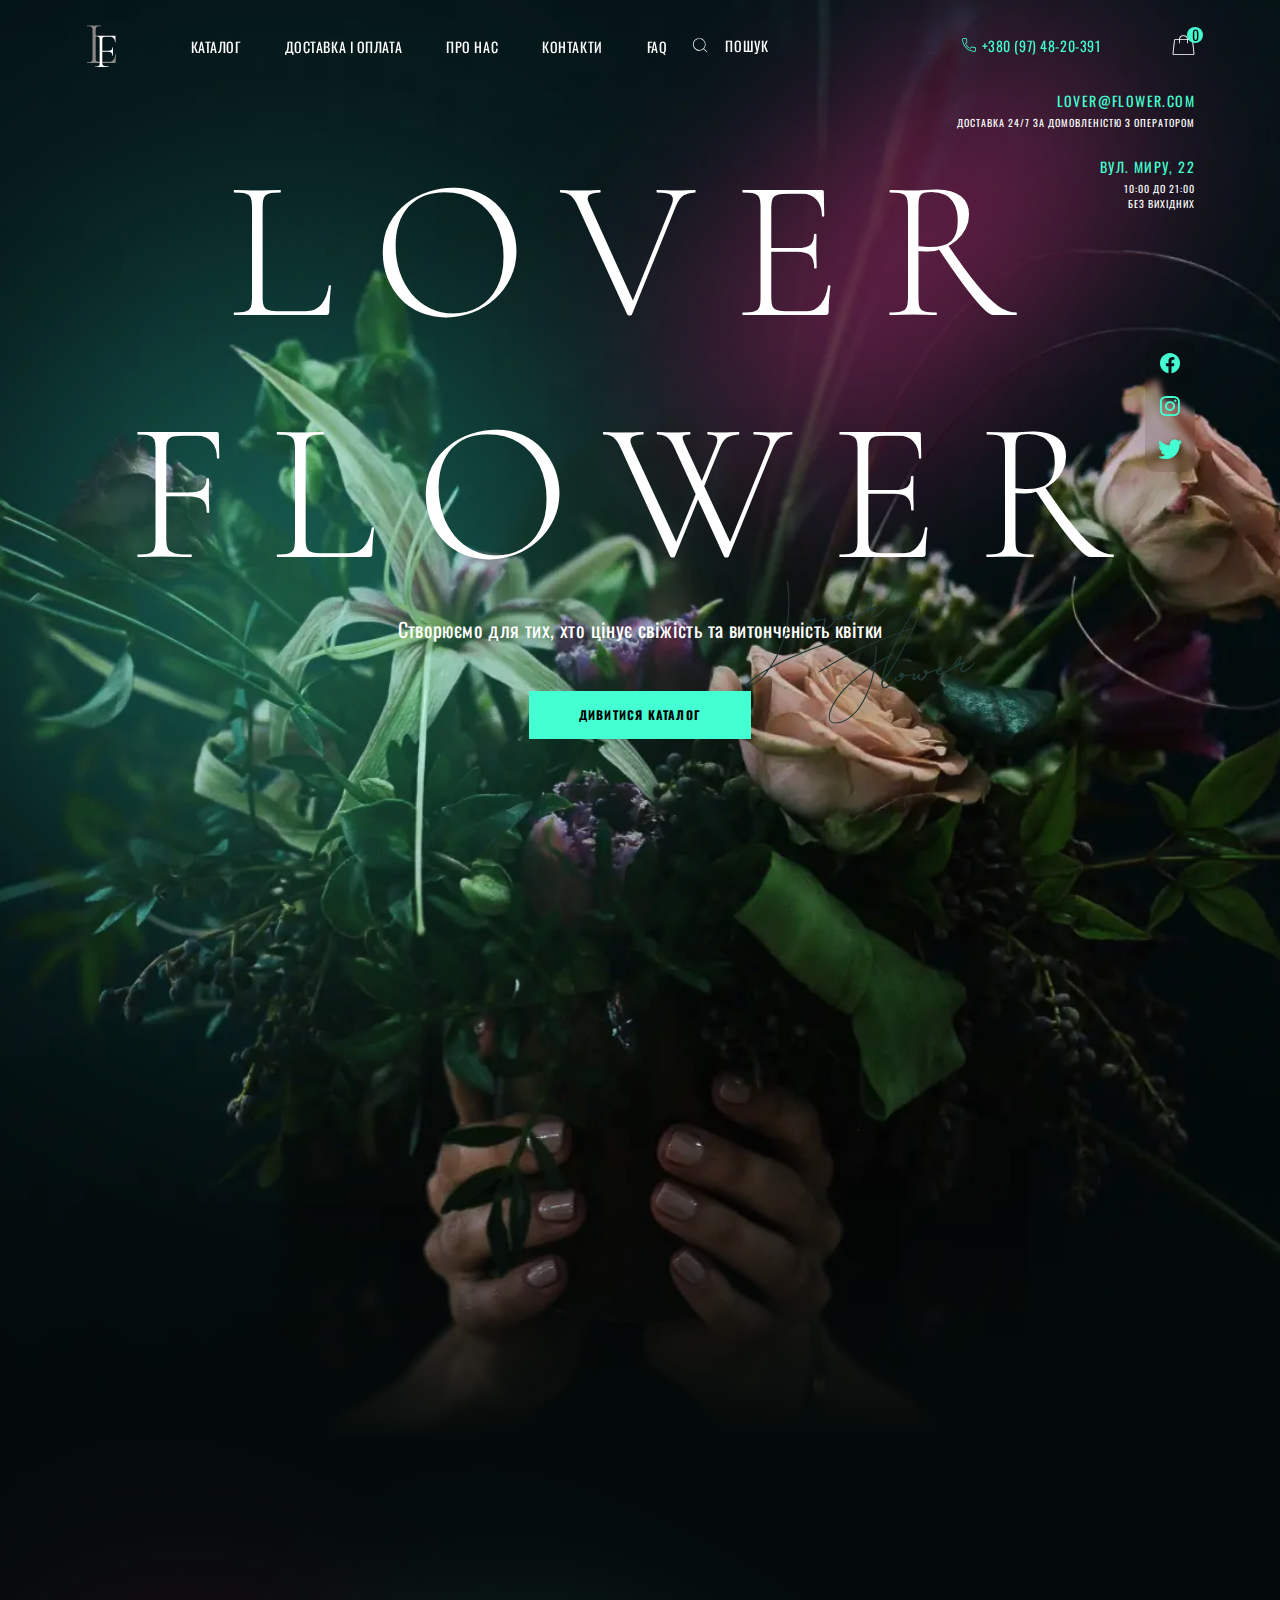
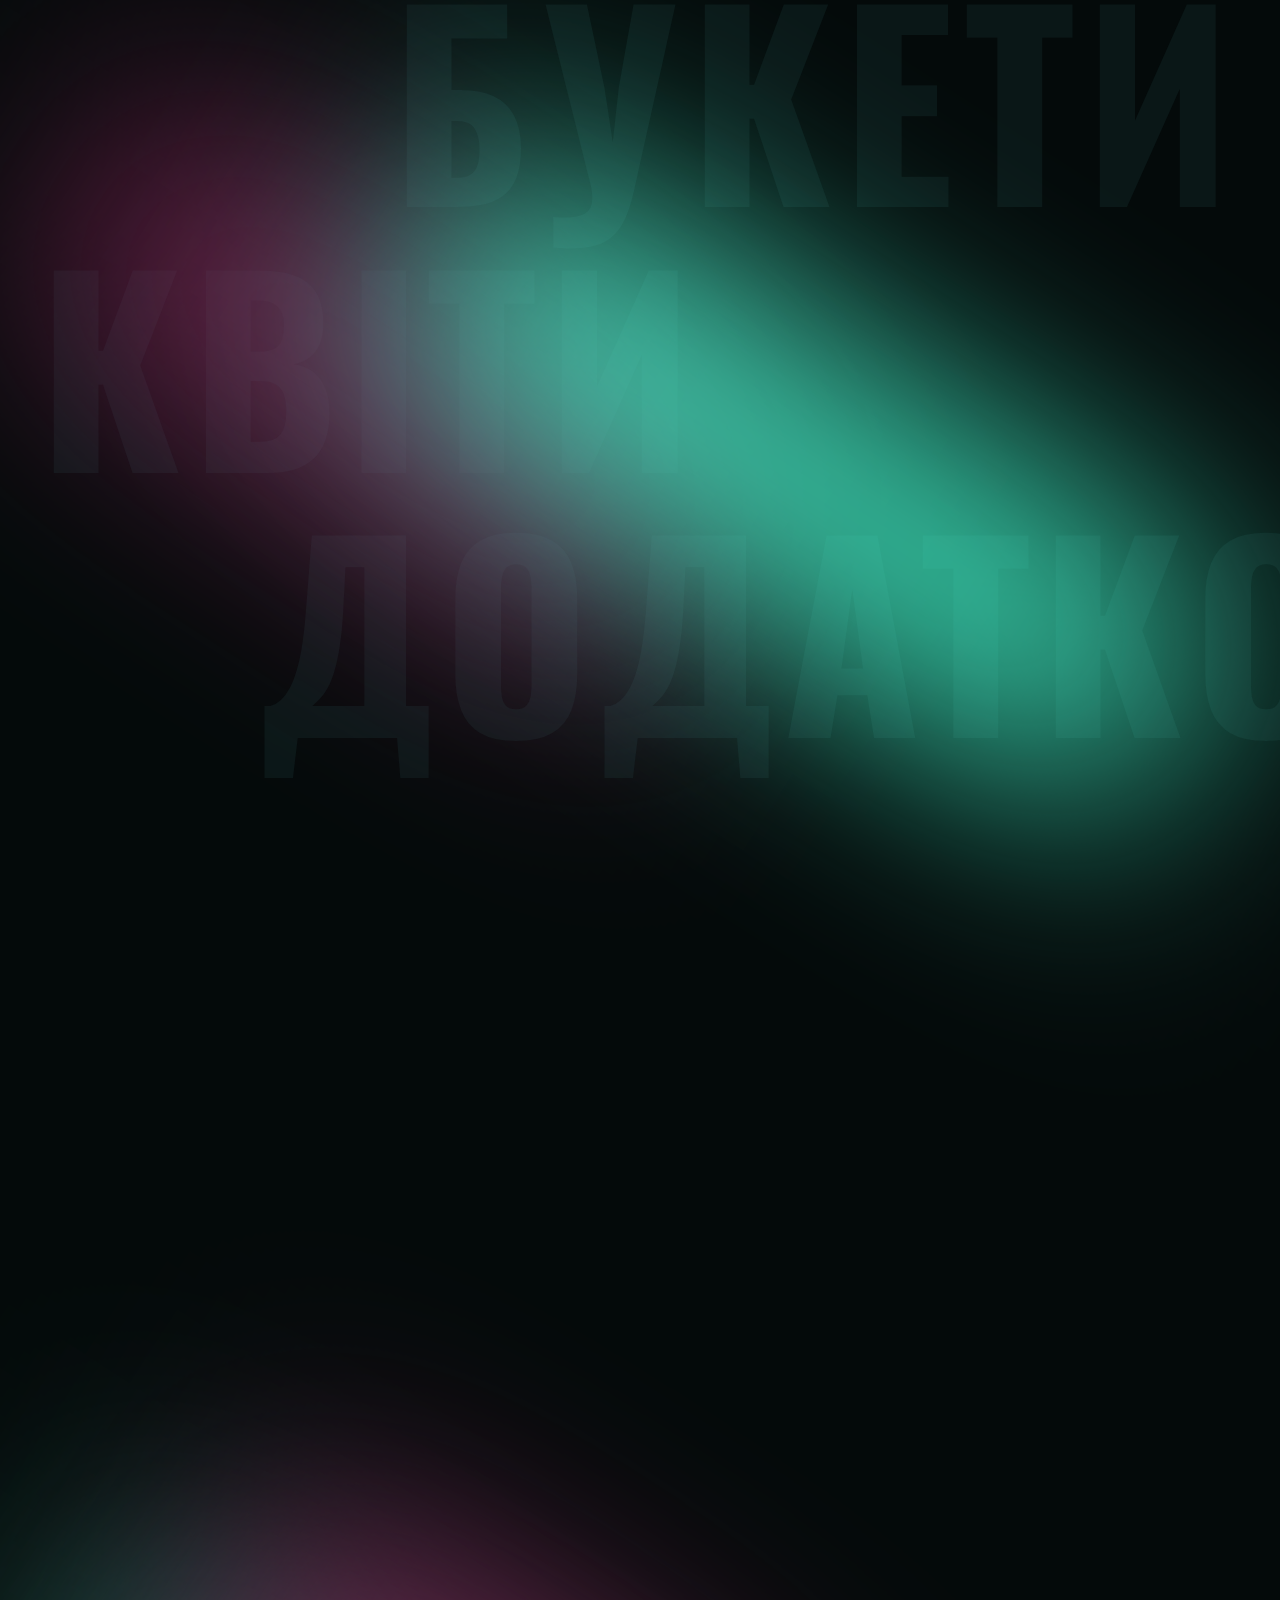
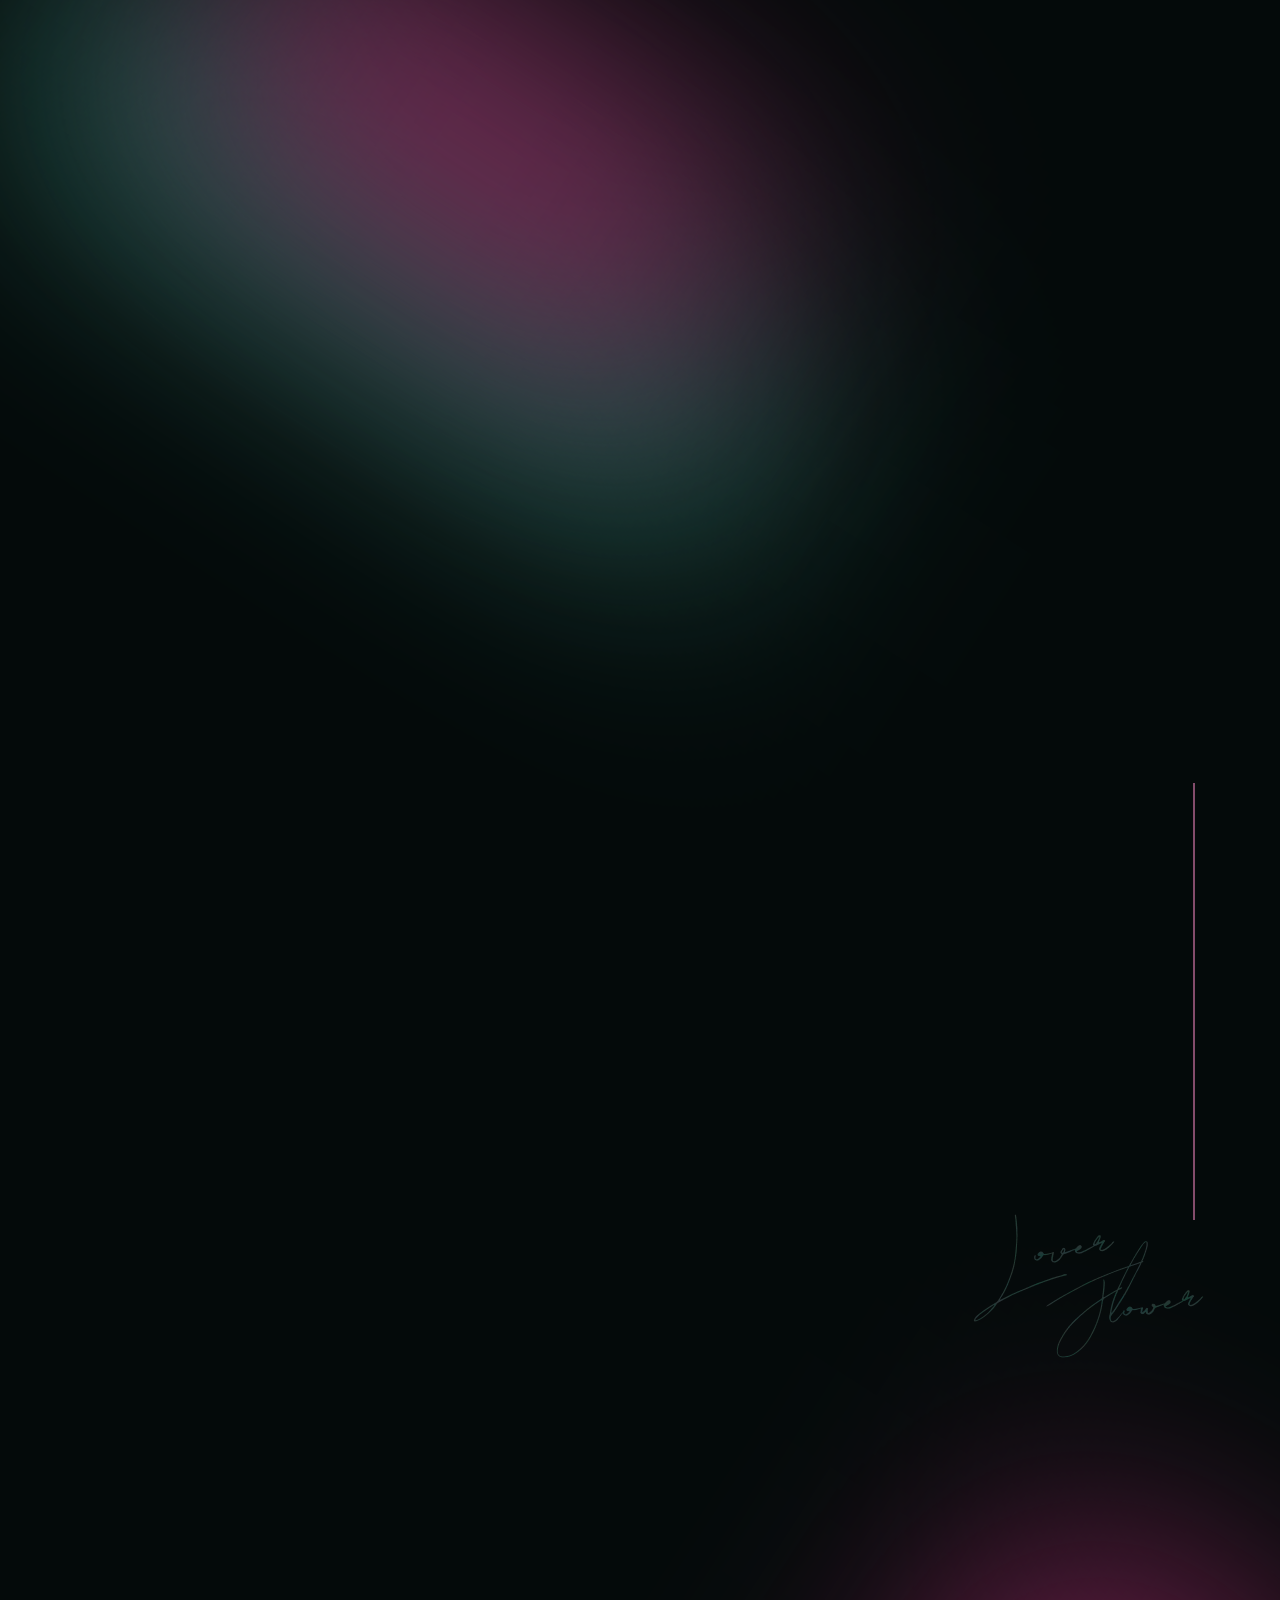
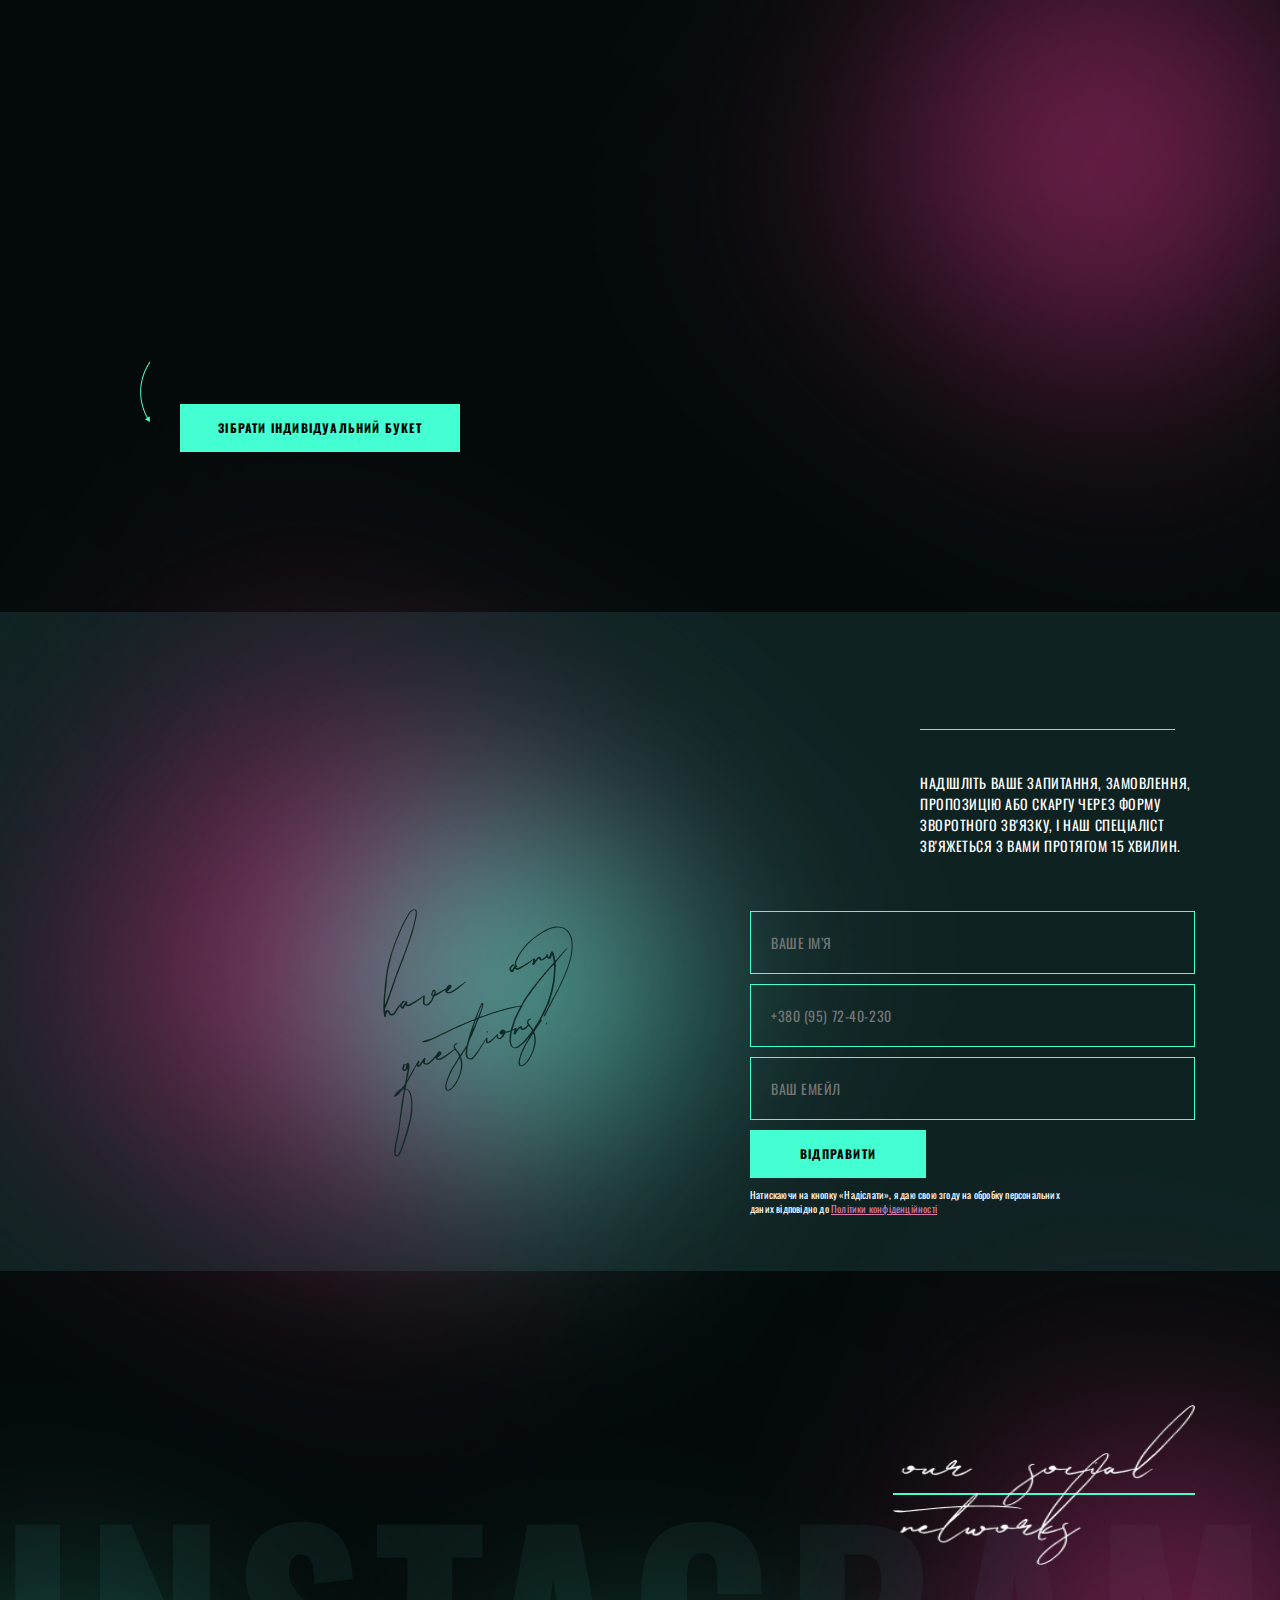
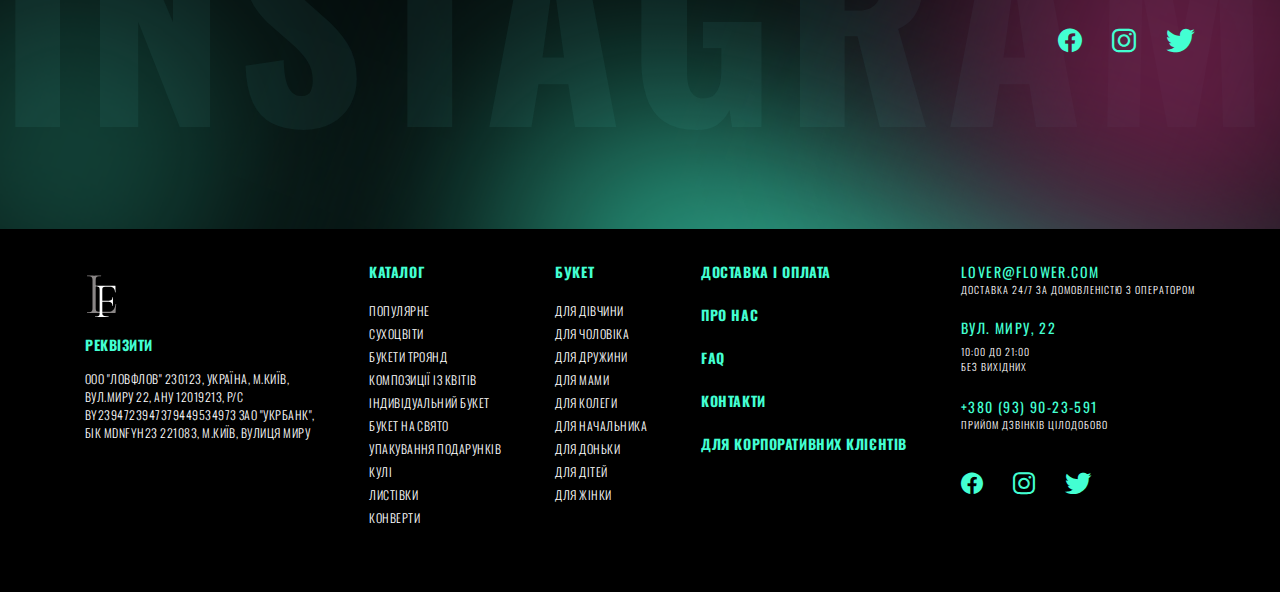
==== commit cfe270f7: "Add files via upload" ====
--- a/home.html
+++ b/home.html
@@ -6,7 +6,7 @@
 	<meta charset="UTF-8">
 	<meta name="format-detection" content="telephone=no">
 	<!-- <style>body{opacity: 0;}</style> -->
-	<link rel="stylesheet" href="css/style.min.css?_v=20230530174220">
+	<link rel="stylesheet" href="css/style.min.css?_v=20230612215941">
 	<link rel="shortcut icon" href="favicon.ico">
 	<!-- <meta name="robots" content="noindex, nofollow"> -->
 	<meta name="viewport" content="width=device-width, initial-scale=1.0">
@@ -24,11 +24,11 @@
 					<div class="header__menu menu">
 						<nav class="menu__body">
 							<ul class="menu__list">
-								<li class="menu__item"><a href="" class="menu__link">Каталог</a></li>
-								<li class="menu__item"><a href="" class="menu__link">Доставка і оплата</a></li>
-								<li class="menu__item"><a href="" class="menu__link">Про нас</a></li>
-								<li class="menu__item"><a href="" class="menu__link">Контакти</a></li>
-								<li class="menu__item"><a href="" class="menu__link">FAQ</a></li>
+								<li class="menu__item"><a href="catalog.html" class="menu__link">Каталог</a></li>
+								<li class="menu__item"><a href="shipping.html" class="menu__link">Доставка і оплата</a></li>
+								<li class="menu__item"><a href="about.html" class="menu__link">Про нас</a></li>
+								<li class="menu__item"><a href="contacts.html" class="menu__link">Контакти</a></li>
+								<li class="menu__item"><a href="faq.html" class="menu__link">FAQ</a></li>
 							</ul>
 						</nav>
 						<div class="header__search search-header">
@@ -81,7 +81,7 @@
 							<p>Створюємо для тих, хто цінує свіжість та витонченість квітки</p>
 						</div>
 						<div class="main-block__actions">
-							<a href="" class="main-block__button button">Дивитися каталог</a>
+							<a href="catalog.html" class="main-block__button button">Дивитися каталог</a>
 						</div>
 					</div>
 					<div class="main-block__autograph">
@@ -117,7 +117,7 @@
 										<li class="item-offer__item">букети</li>
 										<li class="item-offer__item">для інтер'єру</li>
 									</ul>
-									<a href="" class="item-offer__button">дивитися каталог</a>
+									<a href="catalog.html" class="item-offer__button">дивитися каталог</a>
 								</div>
 							</div>
 							<div class=" offer__item item-offer item-offer_3 _anim-items _anim-no-hide">
@@ -130,7 +130,7 @@
 										<li class="item-offer__item">троянди</li>
 										<li class="item-offer__item">весільні</li>
 									</ul>
-									<a href="" class="item-offer__button">дивитися каталог</a>
+									<a href="catalog.html" class="item-offer__button">дивитися каталог</a>
 								</div>
 							</div>
 							<div class=" offer__item item-offer item-offer_4 _anim-items _anim-no-hide">
@@ -142,7 +142,7 @@
 										<li class="item-offer__item">листівки</li>
 										<li class="item-offer__item">упаковка</li>
 									</ul>
-									<a href="" class="item-offer__button">дивитися каталог</a>
+									<a href="catalog.html" class="item-offer__button">дивитися каталог</a>
 								</div>
 							</div>
 						</div>
@@ -168,56 +168,54 @@
 						<div class="popular__slider swiper">
 							<div class="popular__wrapper swiper-wrapper">
 								<div class="popular__slide slide-popular swiper-slide">
-									<div class="slide-popular__body">
-										<div class="slide-popular__image">
-											<div class="slide-popular__picture-ibg"><picture><source srcset="img/popular/01.webp" type="image/webp"><img src="img/popular/01.jpg" alt="Popular"></picture>
+									<div class="slide-popular__body product">
+										<a href="card.html" class="product__image">
+											<div class="product__picture-ibg"><picture><source srcset="img/popular/01.webp" type="image/webp"><img src="img/popular/01.jpg" alt="Popular"></picture>
 											</div>
-											<div class="slide-popular__sale slide-popular__sale_new">NEW</div>
+										</a>
+										<div class="product__content">
+											<a href="card.html" class="product__name">кращий день</a>
+											<div class="product__price">130 ₴</div>
+											<button type="button" class="product__button button button_bd">В кошик</button>
 										</div>
-										<div class="slide-popular__content">
-											<div class="slide-popular__name">кращий день</div>
-											<div class="slide-popular__price">130 ₴</div>
-											<button type="button" class="slide-popular__button button button_bd">В кошик</button>
+									</div>
+								</div>
+								<div class="popular__slide slide-popular swiper-slide">
+									<div class="slide-popular__body product">
+										<a href="card.html" class="product__image">
+											<div class="product__picture-ibg"><picture><source srcset="img/popular/02.webp" type="image/webp"><img src="img/popular/02.jpg" alt="Popular"></picture>
+											</div>
+										</a>
+										<div class="product__content">
+											<a href="card.html" class="product__name">кращий день</a>
+											<div class="product__price">130 ₴</div>
+											<button type="button" class="product__button button button_bd">В кошик</button>
 										</div>
 									</div>
 								</div>
 								<div class="popular__slide slide-popular swiper-slide">
-									<div class="slide-popular__body">
-										<div class="slide-popular__image">
-											<div class="slide-popular__picture-ibg"><picture><source srcset="img/popular/02.webp" type="image/webp"><img src="img/popular/02.jpg" alt="Popular"></picture>
+									<div class="slide-popular__body product">
+										<a href="card.html" class="product__image">
+											<div class="product__picture-ibg"><picture><source srcset="img/popular/03.webp" type="image/webp"><img src="img/popular/03.jpg" alt="Popular"></picture>
 											</div>
+										</a>
+										<div class="product__content">
+											<a href="card.html" class="product__name">кращий день</a>
+											<div class="product__price">130 ₴</div>
+											<button type="button" class="product__button button button_bd">В кошик</button>
 										</div>
-										<div class="slide-popular__content">
-											<div class="slide-popular__name">кращий день</div>
-											<div class="slide-popular__price">230 ₴</div>
-											<button type="button" class="slide-popular__button button button_bd">В кошик</button>
-										</div>
 									</div>
 								</div>
 								<div class="popular__slide slide-popular swiper-slide">
-									<div class="slide-popular__body">
-										<div class="slide-popular__image">
-											<div class="slide-popular__picture-ibg"><picture><source srcset="img/popular/03.webp" type="image/webp"><img src="img/popular/03.jpg" alt="Popular"></picture>
+									<div class="slide-popular__body product">
+										<a href="card.html" class="product__image">
+											<div class="product__picture-ibg"><picture><source srcset="img/popular/01.webp" type="image/webp"><img src="img/popular/01.jpg" alt="Popular"></picture>
 											</div>
-											<div class="slide-popular__sale">SALE</div>
-										</div>
-										<div class="slide-popular__content">
-											<div class="slide-popular__name">кращий день</div>
-											<div class="slide-popular__price">350 ₴</div>
-											<button type="button" class="slide-popular__button button button_bd">В кошик</button>
-										</div>
-									</div>
-								</div>
-								<div class="popular__slide slide-popular swiper-slide">
-									<div class="slide-popular__body">
-										<div class="slide-popular__image">
-											<div class="slide-popular__picture-ibg"><picture><source srcset="img/popular/02.webp" type="image/webp"><img src="img/popular/02.jpg" alt="Popular"></picture>
-											</div>
-										</div>
-										<div class="slide-popular__content">
-											<div class="slide-popular__name">кращий день</div>
-											<div class="slide-popular__price">90 ₴</div>
-											<button type="button" class="slide-popular__button button button_bd">В кошик</button>
+										</a>
+										<div class="product__content">
+											<a href="card.html" class="product__name">кращий день</a>
+											<div class="product__price">130 ₴</div>
+											<button type="button" class="product__button button button_bd">В кошик</button>
 										</div>
 									</div>
 								</div>
@@ -227,7 +225,7 @@
 								<button type="button" class="popular__arrow arrow-swiper _icon-arrow swiper-button-next"></button>
 							</div>
 						</div>
-						<a href="" class="popular__btn">
+						<a href="catalog.html" class="popular__btn">
 							<span>Дивитися весь каталог</span>
 						</a>
 					</div>
@@ -299,7 +297,7 @@
 								</li>
 								<li class="occasion__item">сплатити можна при отриманні або онлайн на сайті</li>
 							</ul>
-							<a href="" class="occasion__button button _anim-items _anim-no-hide">зібрати індивідуальний
+							<a href="" class="occasion__button button">зібрати індивідуальний
 								букет</a>
 						</div>
 						<div class="occasion__images">
@@ -461,7 +459,7 @@
 			</div>
 		</footer>
 	</div>
-	<script src="js/app.min.js?_v=20230530174220"></script>
+	<script src="js/app.min.js?_v=20230612215941"></script>
 
 </body>
 
--- a/css/style.min.css
+++ b/css/style.min.css
@@ -1 +1 @@
-@charset "UTF-8";@import url(https://fonts.googleapis.com/css?family=Oswald:200,300,regular,500,600,700&display=swap);@import url(https://fonts.googleapis.com/css?family=Cormorant:300,regular,500,600,700&display=swap);@font-face{font-family:icons;font-display:swap;src:url(../fonts/icons.woff2) format("woff2"),url(../fonts/icons.woff) format("woff");font-weight:400;font-style:normal}.popular__btn::after,[class*=_icon-]:before{font-family:icons;font-style:normal;font-weight:400;font-variant:normal;text-transform:none;line-height:1;-webkit-font-smoothing:antialiased;-moz-osx-font-smoothing:grayscale}[class*=_icon-]:before{display:block}._icon-arrow:before{content:"\e900"}._icon-arrowSlider:before{content:"\e901"}._icon-cart:before{content:"\e902"}._icon-fb:before{content:"\e903"}._icon-inst:before{content:"\e904"}._icon-phone:before{content:"\e905"}._icon-search:before{content:"\e906"}._icon-tw:before{content:"\e907"}*{padding:0;margin:0;border:0}*,:after,:before{-webkit-box-sizing:border-box;box-sizing:border-box}body,html{height:100%;min-width:320px}body{color:#fff;line-height:1;font-family:Oswald;font-size:1.25rem;-ms-text-size-adjust:100%;-moz-text-size-adjust:100%;-webkit-text-size-adjust:100%;-webkit-font-smoothing:antialiased;-moz-osx-font-smoothing:grayscale}button,input,textarea{font-family:Oswald;font-size:inherit;line-height:inherit}button{cursor:pointer;color:inherit;background-color:transparent}a{color:inherit;text-decoration:none}ul li{list-style:none}img{vertical-align:top}h1,h2,h3,h4,h5,h6{font-weight:inherit;font-size:inherit}body{background-color:#040a0a}.lock body{overflow:hidden;-ms-touch-action:none;touch-action:none;-ms-scroll-chaining:none;overscroll-behavior:none}.wrapper{min-height:100%;display:-webkit-box;display:-ms-flexbox;display:flex;-webkit-box-orient:vertical;-webkit-box-direction:normal;-ms-flex-direction:column;flex-direction:column;overflow:hidden}@supports (overflow:clip){.wrapper{overflow:clip}}.wrapper>main{-webkit-box-flex:1;-ms-flex:1 1 auto;flex:1 1 auto}.wrapper>*{min-width:0}[class*=__container]{max-width:71.25rem;margin:0 auto;padding:0 .9375rem}.spollers{display:-ms-grid;display:grid;gap:15px}.spollers__item{font-size:1.25rem}.spollers__title{width:100%;cursor:default;text-align:left;border:1px solid #eee;padding:.625rem .9375rem;border-radius:.3125rem;position:relative}._spoller-init .spollers__title{cursor:pointer}._spoller-init .spollers__title::after,._spoller-init .spollers__title::before{content:"";position:absolute;right:10px;top:50%;background-color:#000;height:2px;width:15px;-webkit-transition:-webkit-transform .5s ease 0s;transition:-webkit-transform .5s ease 0s;-o-transition:transform .5s ease 0s;transition:transform .5s ease 0s;transition:transform .5s ease 0s,-webkit-transform .5s ease 0s}._spoller-init .spollers__title::before{-webkit-transform:translate(-75%,-50%) rotate(40deg);-ms-transform:translate(-75%,-50%) rotate(40deg);transform:translate(-75%,-50%) rotate(40deg)}._spoller-init .spollers__title::after{-webkit-transform:translate(0,-50%) rotate(-40deg);-ms-transform:translate(0,-50%) rotate(-40deg);transform:translate(0,-50%) rotate(-40deg)}._spoller-init .spollers__title._spoller-active::before{-webkit-transform:translateX(-75%) rotate(-40deg);-ms-transform:translateX(-75%) rotate(-40deg);transform:translateX(-75%) rotate(-40deg)}._spoller-init .spollers__title._spoller-active::after{-webkit-transform:rotate(40deg);-ms-transform:rotate(40deg);transform:rotate(40deg)}.spollers__body{padding:1.25rem;border-radius:.3125rem;border:1px solid #eee}[class*=-ibg]{position:relative}[class*=-ibg] img{position:absolute;width:100%;height:100%;top:0;left:0;-o-object-fit:cover;object-fit:cover}[class*=-ibg_contain] img{-o-object-fit:contain;object-fit:contain}.button{padding-top:.9375rem;padding-bottom:.9375rem;font-weight:700;font-size:.75rem;line-height:1.5;letter-spacing:.1em;text-transform:uppercase;color:#000;display:-webkit-box;display:-ms-flexbox;display:flex;-webkit-box-pack:center;-ms-flex-pack:center;justify-content:center;-webkit-box-align:center;-ms-flex-align:center;align-items:center;background-color:#43ffd2;-webkit-transition:all .4s ease 0s;-o-transition:all .4s ease 0s;transition:all .4s ease 0s}.button_bd{background-color:transparent;border:1px solid #fff;color:#fff}.title{font-family:Cormorant;line-height:1.21;letter-spacing:.02em;text-transform:uppercase;-webkit-transform:scaleY(.2);-ms-transform:scaleY(.2);transform:scaleY(.2);-webkit-transform-origin:0 0;-ms-transform-origin:0 0;transform-origin:0 0;opacity:0;-webkit-transition:all 1.5s ease .6s;-o-transition:all 1.5s ease .6s;transition:all 1.5s ease .6s}.title._active{-webkit-transform:scaleX(1);-ms-transform:scaleX(1);transform:scaleX(1);-webkit-transform-origin:0 0;-ms-transform-origin:0 0;transform-origin:0 0;opacity:1}.text{font-weight:300;line-height:1.5;letter-spacing:.02em}.arrow-swiper{color:#43ffd2;font-size:1.125rem;-webkit-transition:all .4s ease 0s;-o-transition:all .4s ease 0s;transition:all .4s ease 0s}.swiper-button-prev{-webkit-transform:rotate(-180deg);-ms-transform:rotate(-180deg);transform:rotate(-180deg)}.header{position:absolute;top:0;left:0;width:100%;z-index:50;padding:.3125rem 0}.header__body{display:-webkit-box;display:-ms-flexbox;display:flex;-webkit-box-align:center;-ms-flex-align:center;align-items:center;min-height:5rem;gap:1.25rem}.header__logo{display:block;position:relative;z-index:2}.header__menu{display:-webkit-box;display:-ms-flexbox;display:flex;-webkit-box-align:center;-ms-flex-align:center;align-items:center;gap:1.5625rem}.header__phone{font-size:.875rem;line-height:1.5;letter-spacing:.04em;text-transform:uppercase;color:#43ffd2;display:-webkit-box;display:-ms-flexbox;display:flex;gap:.3125rem;-webkit-box-align:center;-ms-flex-align:center;align-items:center;-webkit-transition:all .4s ease 0s;-o-transition:all .4s ease 0s;transition:all .4s ease 0s}.header__phone:not(:last-child){margin-bottom:1.3125rem}.header__cart{position:relative}.header__cart span{position:absolute;top:-.5rem;right:-.5rem;width:1rem;height:1rem;background-color:#43ffd2;border-radius:50%;color:#040a0a;font-size:.875rem;display:-webkit-box;display:-ms-flexbox;display:flex;-webkit-box-pack:center;-ms-flex-pack:center;justify-content:center;-webkit-box-align:center;-ms-flex-align:center;align-items:center}.menu__list{display:-webkit-box;display:-ms-flexbox;display:flex;-webkit-box-align:center;-ms-flex-align:center;align-items:center;-ms-flex-wrap:wrap;flex-wrap:wrap;row-gap:.3125rem}.menu__list:not(:last-child){margin-bottom:2.5rem}.menu__link{font-size:.875rem;line-height:1.5;-webkit-transition:all .4s ease 0s;-o-transition:all .4s ease 0s;transition:all .4s ease 0s;letter-spacing:.04em;text-transform:uppercase}.search-header._open .search-header__form{opacity:1;visibility:visible;-webkit-transform:translate(0,0);-ms-transform:translate(0,0);transform:translate(0,0)}.search-header__icon{font-size:1rem}.search-header__button{font-size:1rem}.search-header__input{font-size:.875rem;line-height:1.5;letter-spacing:.04em;text-transform:uppercase;background-color:transparent;padding:.5rem .75rem;outline:0;color:#fff}.search-header__input::-webkit-input-placeholder{color:#fff}.search-header__input::-moz-placeholder{color:#fff}.search-header__input:-ms-input-placeholder{color:#fff}.search-header__input::-ms-input-placeholder{color:#fff}.search-header__input::placeholder{color:#fff}.icon-menu{display:none}.footer{background-color:#000;position:relative;z-index:2;padding-top:1.875rem}.footer__body{display:-webkit-box;display:-ms-flexbox;display:flex;gap:2.5rem;-webkit-box-pack:justify;-ms-flex-pack:justify;justify-content:space-between}.footer__logos{display:-webkit-box;display:-ms-flexbox;display:flex;-ms-flex-wrap:wrap;flex-wrap:wrap;gap:.625rem}.footer__text{max-width:14.375rem;font-weight:300;font-size:.75rem;line-height:1.5;letter-spacing:.04em;text-transform:uppercase}.footer__item{font-weight:300;font-size:.75rem;line-height:1.5;letter-spacing:.04em;text-transform:uppercase;-webkit-transition:all .4s ease 0s;-o-transition:all .4s ease 0s;transition:all .4s ease 0s}.footer__socials{display:-webkit-box;display:-ms-flexbox;display:flex;gap:1.875rem}.footer__arrow{-webkit-transform:rotate(-180deg);-ms-transform:rotate(-180deg);transform:rotate(-180deg);color:#43ffd2;font-size:.5rem;padding-top:.125rem;-webkit-transition:all .4s ease 0s;-o-transition:all .4s ease 0s;transition:all .4s ease 0s}.footer__arrow._spoller-active{-webkit-transform:rotate(180deg);-ms-transform:rotate(180deg);transform:rotate(180deg)}.footer__social{font-size:1.375rem;color:#43ffd2;-webkit-transition:all .4s ease 0s;-o-transition:all .4s ease 0s;transition:all .4s ease 0s}.menu-footer__link:not(:last-child){margin-bottom:1.25rem}.menu-footer__item{-webkit-transition:all .4s ease 0s;-o-transition:all .4s ease 0s;transition:all .4s ease 0s}.contacts-footer__item:not(:last-child){margin-bottom:1.25rem}.contacts-footer__link{font-size:.875rem;line-height:1.5;letter-spacing:.1em;text-transform:uppercase;color:#43ffd2}.contacts-footer__link:not(:last-child){margin-bottom:.375rem}.contacts-footer__text{font-weight:300;font-size:.625rem;line-height:1.5;letter-spacing:.1em;text-transform:uppercase}.footer-link{display:inline-block;font-weight:700;font-size:.875rem;line-height:1.5;letter-spacing:.04em;text-transform:uppercase;color:#43ffd2;-webkit-transition:all .4s ease 0s;-o-transition:all .4s ease 0s;transition:all .4s ease 0s}.main-block{position:relative;min-height:160vh}.main-block::before{content:"";position:absolute;z-index:2;bottom:0;left:0;width:100%;height:20%;background:-webkit-gradient(linear,left top,left bottom,from(rgba(4,10,10,0)),to(#040a0a));background:-o-linear-gradient(top,rgba(4,10,10,0) 0,#040a0a 100%);background:linear-gradient(180deg,rgba(4,10,10,0) 0,#040a0a 100%)}.main-block__image-ibg{position:absolute;top:0;left:0;width:100%;height:100%}.main-block__image-ibg img{-webkit-transform:scale(1.6);-ms-transform:scale(1.6);transform:scale(1.6)}.main-block__image-ibg::before{content:"";position:absolute;z-index:2;top:30%;left:10%;background:#43ffd2;-webkit-filter:blur(225px);filter:blur(225px);-webkit-transform:rotate(41.6deg);-ms-transform:rotate(41.6deg);transform:rotate(41.6deg)}.main-block__image-ibg::after{content:"";position:absolute;z-index:2;top:10%;right:10%;background-color:#7d2253;-webkit-filter:blur(105px);filter:blur(105px);-webkit-transform:rotate(-43.21deg);-ms-transform:rotate(-43.21deg);transform:rotate(-43.21deg)}.main-block__autograph{position:absolute;z-index:2;bottom:0;right:20%}.main-block__autograph img{max-width:100%}.main-block__contain{max-width:69.375rem;margin:0 auto;position:relative}.main-block__contacts{opacity:0;-webkit-transform:translate(10%,0);-ms-transform:translate(10%,0);transform:translate(10%,0)}.main-block__contacts:not(:last-child){margin-bottom:.875rem}.main-block__socials{z-index:3;gap:.8125rem;border-radius:.625rem;display:-webkit-box;display:-ms-flexbox;display:flex;opacity:0;-webkit-transform:translate(10%,0);-ms-transform:translate(10%,0);transform:translate(10%,0)}.main-block__social{color:#43ffd2;-webkit-transition:all .4s ease 0s;-o-transition:all .4s ease 0s;transition:all .4s ease 0s}.main-block__body{text-align:center;position:relative;z-index:2}.main-block__title{font-family:Cormorant;font-weight:300;line-height:1.21;letter-spacing:.2em;text-transform:uppercase;-webkit-transform:scaleY(.2);-ms-transform:scaleY(.2);transform:scaleY(.2);-webkit-transform-origin:0 0;-ms-transform-origin:0 0;transform-origin:0 0;opacity:0}.main-block__text{letter-spacing:.02em;line-height:1.5;-webkit-transform:scaleY(.2);-ms-transform:scaleY(.2);transform:scaleY(.2);-webkit-transform-origin:0 0;-ms-transform-origin:0 0;transform-origin:0 0;opacity:0}.main-block__actions{display:-webkit-box;display:-ms-flexbox;display:flex;-webkit-box-align:center;-ms-flex-align:center;align-items:center;-webkit-box-pack:center;-ms-flex-pack:center;justify-content:center;-webkit-transform:scaleY(.2);-ms-transform:scaleY(.2);transform:scaleY(.2);-webkit-transform-origin:0 0;-ms-transform-origin:0 0;transform-origin:0 0;opacity:0}.contacts__item:not(:last-child){margin-bottom:1.625rem}.item-contacts__link{font-size:.875rem;line-height:1.5;letter-spacing:.1em;text-transform:uppercase;color:#43ffd2;display:block}.item-contacts__link:not(:last-child){margin-bottom:.25rem}.item-contacts__text{font-size:.625rem;line-height:1.5;letter-spacing:.1em;text-transform:uppercase}.loaded .main-block__title{-webkit-transition:all 2.5s ease 0s;-o-transition:all 2.5s ease 0s;transition:all 2.5s ease 0s;-webkit-transform:scaleX(1);-ms-transform:scaleX(1);transform:scaleX(1);-webkit-transform-origin:0 0;-ms-transform-origin:0 0;transform-origin:0 0;opacity:1}.loaded .main-block__text{-webkit-transition:all 2.5s ease .2s;-o-transition:all 2.5s ease .2s;transition:all 2.5s ease .2s;-webkit-transform:scaleX(1);-ms-transform:scaleX(1);transform:scaleX(1);-webkit-transform-origin:0 0;-ms-transform-origin:0 0;transform-origin:0 0;opacity:1}.loaded .main-block__actions{-webkit-transition:all 2.5s ease .4s;-o-transition:all 2.5s ease .4s;transition:all 2.5s ease .4s;-webkit-transform:scaleX(1);-ms-transform:scaleX(1);transform:scaleX(1);-webkit-transform-origin:0 0;-ms-transform-origin:0 0;transform-origin:0 0;opacity:1}.loaded .main-block__image-ibg img{-webkit-transform:scale(1);-ms-transform:scale(1);transform:scale(1);-webkit-transition:all 3.5s ease 0s;-o-transition:all 3.5s ease 0s;transition:all 3.5s ease 0s}.loaded .main-block__contacts{opacity:1;-webkit-transition:all 2s ease .4s;-o-transition:all 2s ease .4s;transition:all 2s ease .4s;-webkit-transform:translate(0,0);-ms-transform:translate(0,0);transform:translate(0,0)}.loaded .main-block__socials{opacity:1;-webkit-transition:all 2s ease .6s;-o-transition:all 2s ease .6s;transition:all 2s ease .6s;-webkit-transform:translate(0,0);-ms-transform:translate(0,0);transform:translate(0,0)}.offer{position:relative}.offer__decor{position:absolute}.offer__decor_1{background-color:#7d2253;-webkit-filter:blur(125px);filter:blur(125px);-webkit-transform:rotate(32.83deg);-ms-transform:rotate(32.83deg);transform:rotate(32.83deg);top:40%;left:3%}.offer__decor_2{background-color:#43ffd2;-webkit-filter:blur(125px);filter:blur(125px);-webkit-transform:rotate(32.83deg);-ms-transform:rotate(32.83deg);transform:rotate(32.83deg);top:50%;right:3%}.offer__decor_3{font-weight:700;line-height:1.184;font-weight:700;letter-spacing:.04em;text-transform:uppercase;color:#0a1717;z-index:-1;right:3%;top:10%}.offer__decor_4{font-weight:700;line-height:1.184;font-weight:700;letter-spacing:.04em;text-transform:uppercase;color:#0a1717;z-index:-1;left:3%;top:35%}.offer__decor_5{font-weight:700;line-height:1.184;font-weight:700;letter-spacing:.04em;text-transform:uppercase;color:#0a1717;z-index:-1;right:-30%;top:60%}.offer__items{display:-ms-grid;display:grid;gap:1.875rem;-ms-grid-columns:(1fr)[2];grid-template-columns:repeat(2,1fr);-ms-grid-rows:(1fr)[2];grid-template-rows:repeat(2,1fr);position:relative;z-index:2}.item-offer_2{max-width:27.8125rem;opacity:0;-webkit-transform:translate(50%,0);-ms-transform:translate(50%,0);transform:translate(50%,0);-webkit-transition:all 2s ease .8s;-o-transition:all 2s ease .8s;transition:all 2s ease .8s}.item-offer_2._active{-webkit-transform:translate(0,0);-ms-transform:translate(0,0);transform:translate(0,0);opacity:1}.item-offer_3{max-width:28.75rem;opacity:0;-webkit-transform:translate(-50%,0);-ms-transform:translate(-50%,0);transform:translate(-50%,0);-webkit-transition:all 2s ease 1s;-o-transition:all 2s ease 1s;transition:all 2s ease 1s}.item-offer_3._active{-webkit-transform:translate(0,-6.25rem);-ms-transform:translate(0,-6.25rem);transform:translate(0,-6.25rem);opacity:1}.item-offer_4{-webkit-transform:translate(50%,0);-ms-transform:translate(50%,0);transform:translate(50%,0);opacity:0;-webkit-transition:all 2s ease 1.2s;-o-transition:all 2s ease 1.2s;transition:all 2s ease 1.2s}.item-offer_4._active{-webkit-transform:translate(-5rem,0);-ms-transform:translate(-5rem,0);transform:translate(-5rem,0);opacity:1}.item-offer__text{line-height:1.3;letter-spacing:.04em;max-width:43.125rem;font-weight:300;-webkit-transform:scaleY(.5);-ms-transform:scaleY(.5);transform:scaleY(.5);-webkit-transform-origin:0 0;-ms-transform-origin:0 0;transform-origin:0 0;opacity:0;-webkit-transition:all 1.5s ease .8s;-o-transition:all 1.5s ease .8s;transition:all 1.5s ease .8s}.item-offer__text._active{-webkit-transform:scaleX(1);-ms-transform:scaleX(1);transform:scaleX(1);-webkit-transform-origin:0 0;-ms-transform-origin:0 0;transform-origin:0 0;opacity:1}.item-offer__body{background-color:rgba(0,0,0,.2);-webkit-backdrop-filter:blur(10px);backdrop-filter:blur(10px);border-radius:1.25rem;padding:1.875rem 3.125rem;display:-webkit-box;display:-ms-flexbox;display:flex;-webkit-box-orient:vertical;-webkit-box-direction:normal;-ms-flex-direction:column;flex-direction:column}.item-offer__title{font-weight:700;line-height:1.4666666667;letter-spacing:.04em;text-transform:uppercase;color:#43ffd2}.item-offer__title:not(:last-child){margin-bottom:.625rem}.item-offer__list:not(:last-child){margin-bottom:1.5rem}.item-offer__item{font-size:1.125rem;line-height:1.5;letter-spacing:.04em;text-transform:uppercase;display:-webkit-box;display:-ms-flexbox;display:flex;-webkit-box-align:center;-ms-flex-align:center;align-items:center;gap:.625rem}.item-offer__item:not(:last-child){margin-bottom:.1875rem}.item-offer__item::before{content:"";display:block;-webkit-box-flex:0;-ms-flex:0 0 .25rem;flex:0 0 .25rem;height:.3125rem;border-radius:50%;background-color:#fff}.item-offer__button{-ms-flex-item-align:end;align-self:flex-end;font-weight:700;font-size:.75rem;line-height:1.5;letter-spacing:.1em;text-decoration:underline;text-transform:uppercase;color:#d978ac}.popular{position:relative}.popular__btn{position:relative;z-index:2;font-weight:700;font-size:.75rem;line-height:1.5;letter-spacing:.1em;text-transform:uppercase;color:#d978ac;display:-webkit-box;display:-ms-flexbox;display:flex;-webkit-box-align:center;-ms-flex-align:center;align-items:center;gap:.3125rem}.popular__btn span{text-decoration:underline}.popular__btn::after{content:"";display:block;content:"\e900";font-size:.625rem}.popular__decor{position:absolute}.popular__decor_1{top:70%;left:0;background-color:rgba(67,255,210,.47);-webkit-filter:blur(125px);filter:blur(125px);-webkit-transform:rotate(32.83deg);-ms-transform:rotate(32.83deg);transform:rotate(32.83deg)}.popular__decor_2{background-color:#7d2253;-webkit-filter:blur(125px);filter:blur(125px);-webkit-transform:rotate(32.83deg);-ms-transform:rotate(32.83deg);transform:rotate(32.83deg);top:60%;right:40%}.popular__decor_3{top:0;right:0;opacity:0;-webkit-transform:translate(20%,0);-ms-transform:translate(20%,0);transform:translate(20%,0)}.popular__decor_3._active{opacity:1;-webkit-transform:translate(0,0);-ms-transform:translate(0,0);transform:translate(0,0);-webkit-transition:all 1.5s ease .4s;-o-transition:all 1.5s ease .4s;transition:all 1.5s ease .4s}.popular__decor_image img{max-width:100%}.popular__header{position:relative;z-index:2}.popular__title:not(:last-child){margin-bottom:.625rem}.popular__text{-webkit-transform:scaleY(.2);-ms-transform:scaleY(.2);transform:scaleY(.2);-webkit-transform-origin:0 0;-ms-transform-origin:0 0;transform-origin:0 0;opacity:0;-webkit-transition:all 1.5s ease .8s;-o-transition:all 1.5s ease .8s;transition:all 1.5s ease .8s}.popular__text._active{-webkit-transform:scaleX(1);-ms-transform:scaleX(1);transform:scaleX(1);-webkit-transform-origin:0 0;-ms-transform-origin:0 0;transform-origin:0 0;opacity:1}.popular__body{-webkit-transform:scaleY(.7);-ms-transform:scaleY(.7);transform:scaleY(.7);-webkit-transform-origin:0 0;-ms-transform-origin:0 0;transform-origin:0 0;opacity:0;-webkit-transition:all 1.5s ease .8s;-o-transition:all 1.5s ease .8s;transition:all 1.5s ease .8s}.popular__body._active{-webkit-transform:scaleX(1);-ms-transform:scaleX(1);transform:scaleX(1);-webkit-transform-origin:0 0;-ms-transform-origin:0 0;transform-origin:0 0;opacity:1}.popular__slider{position:relative}.popular__arrows{display:-webkit-box;display:-ms-flexbox;display:flex;-webkit-box-pack:justify;-ms-flex-pack:justify;justify-content:space-between;-webkit-box-align:center;-ms-flex-align:center;align-items:center;position:absolute;z-index:2;top:35%;width:100%;left:0}.slide-popular__body{padding:1.5625rem}.slide-popular__image{position:relative}.slide-popular__image:not(:last-child){margin-bottom:.625rem}.slide-popular__picture-ibg{padding-bottom:120%;position:relative;cursor:pointer}.slide-popular__picture-ibg::before{content:"";position:absolute;z-index:2;top:0;left:0;width:100%;height:100%;background-color:rgba(0,0,0,.4);opacity:1;-webkit-transition:opacity .5s ease 0s;-o-transition:opacity .5s ease 0s;transition:opacity .5s ease 0s}.slide-popular__sale{position:absolute;z-index:3;top:-.625rem;right:-.625rem;width:3.75rem;height:3.75rem;color:#040a0a;background-color:#31985a;display:-webkit-box;display:-ms-flexbox;display:flex;-webkit-box-pack:center;-ms-flex-pack:center;justify-content:center;-webkit-box-align:center;-ms-flex-align:center;align-items:center;font-weight:300;line-height:1.5;letter-spacing:.02em;border-radius:50%}.slide-popular__sale_new{background-color:#d978ac}.slide-popular__name{line-height:1.5;letter-spacing:.04em;text-transform:uppercase}.slide-popular__name:not(:last-child){margin-bottom:.625rem}.slide-popular__price{font-weight:700;font-size:.875rem;line-height:1.5;letter-spacing:.04em;text-transform:uppercase}.slide-popular__price:not(:last-child){margin-bottom:1.25rem}.order{position:relative}.order__decor{position:absolute;top:-5%;left:0;height:100%;opacity:0;-webkit-transform:translate(-100%,0);-ms-transform:translate(-100%,0);transform:translate(-100%,0);-webkit-transition:all 2s ease 1s;-o-transition:all 2s ease 1s;transition:all 2s ease 1s}.order__decor._active{opacity:1;-webkit-transform:translate(0,0);-ms-transform:translate(0,0);transform:translate(0,0)}.order__container{position:relative}.order__container::before{content:"";position:absolute;border:1px solid rgba(217,120,172,.6);right:0;top:35%;margin-right:.9375rem}.no-webp .order__container::after{background:url(../img/main-block/autograph.png) 100% 100% no-repeat}.order__container::after{content:"";position:absolute;z-index:-1;top:10%;right:0;width:100%;height:100%}.order__title:not(:last-child){margin-bottom:5rem}.order__body{display:-webkit-box;display:-ms-flexbox;display:flex;-webkit-box-pack:end;-ms-flex-pack:end;justify-content:flex-end}.order__items{display:-webkit-box;display:-ms-flexbox;display:flex;position:relative}.order__items::before{content:"";width:4.0625rem;height:.625rem;position:absolute;top:-3.125rem;left:0;background-color:#d978ac}.order__column{opacity:0;-webkit-transition:all 1.5s ease .8s;-o-transition:all 1.5s ease .8s;transition:all 1.5s ease .8s}.order__column:nth-child(1){-webkit-transform:translate(-20%,0);-ms-transform:translate(-20%,0);transform:translate(-20%,0)}.order__column:nth-child(2){-webkit-transform:translate(20%,0);-ms-transform:translate(20%,0);transform:translate(20%,0)}.order__column._active{-webkit-transform:translate(0,0);-ms-transform:translate(0,0);transform:translate(0,0);opacity:1}.item-order:not(:last-child){margin-bottom:2.5rem}.item-order__title{font-weight:700;color:#d978ac;line-height:1.4666666667;letter-spacing:.04em;text-transform:uppercase}.item-order__title:not(:last-child){margin-bottom:.875rem}.item-order__text{font-size:.875rem;line-height:1.5;letter-spacing:.04em;text-transform:uppercase}.occasion{position:relative}.occasion::before{content:"";position:absolute;top:20%;right:0;-webkit-filter:blur(125px);filter:blur(125px);-webkit-transform:rotate(32.83deg);-ms-transform:rotate(32.83deg);transform:rotate(32.83deg);background-color:#7d2253}.occasion__header{display:-webkit-box;display:-ms-flexbox;display:flex;-webkit-box-pack:justify;-ms-flex-pack:justify;justify-content:space-between;-webkit-box-align:center;-ms-flex-align:center;align-items:center}.occasion__header:not(:last-child){margin-bottom:1.875rem}.occasion__title span{display:-webkit-box;display:-ms-flexbox;display:flex;-webkit-box-align:center;-ms-flex-align:center;align-items:center;gap:1.875rem}.occasion__title span::before{content:"";display:block;border:1px solid #d978ac}.occasion__image{-webkit-backdrop-filter:blur(10px);backdrop-filter:blur(10px);opacity:0;-webkit-transition:all 1.5s ease;-o-transition:all 1.5s ease;transition:all 1.5s ease}.occasion__image img{max-width:100%;border-radius:1.5625rem}.occasion__image._active{opacity:1;-webkit-transform:translate(0,0);-ms-transform:translate(0,0);transform:translate(0,0)}.occasion__image_1{-webkit-transition-delay:1.4s;-o-transition-delay:1.4s;transition-delay:1.4s;-webkit-transform:translate(0,-1.875rem);-ms-transform:translate(0,-1.875rem);transform:translate(0,-1.875rem)}.occasion__image_2{-webkit-transition-delay:2s;-o-transition-delay:2s;transition-delay:2s;-webkit-transform:translate(1.875rem,0);-ms-transform:translate(1.875rem,0);transform:translate(1.875rem,0)}.occasion__image_3{-webkit-transition-delay:1.8s;-o-transition-delay:1.8s;transition-delay:1.8s;-webkit-transform:translate(1.875rem,0);-ms-transform:translate(1.875rem,0);transform:translate(1.875rem,0)}.occasion__image_4{-webkit-transition-delay:1.6s;-o-transition-delay:1.6s;transition-delay:1.6s;-webkit-transform:translate(1.875rem,0);-ms-transform:translate(1.875rem,0);transform:translate(1.875rem,0)}.occasion__content{padding-left:5.9375rem;font-size:.875rem;max-width:23.4375rem;line-height:1.5;letter-spacing:.04em;text-transform:uppercase;position:relative;-ms-flex-item-align:start;align-self:flex-start}.no-webp .occasion__content::before{background:url(../img/offer/arrow.png) 15% 90% no-repeat}.occasion__content::before{content:"";position:absolute;z-index:-1;bottom:0;left:0;width:100%;height:100%}.occasion__text{-webkit-transition:all 2.2s ease .2s;-o-transition:all 2.2s ease .2s;transition:all 2.2s ease .2s;-webkit-transform:translate(-20%,0);-ms-transform:translate(-20%,0);transform:translate(-20%,0);opacity:0}.occasion__text._active{opacity:1;-webkit-transform:translate(0,0);-ms-transform:translate(0,0);transform:translate(0,0)}.occasion__list{-webkit-transition:all 2.2s ease .3s;-o-transition:all 2.2s ease .3s;transition:all 2.2s ease .3s;-webkit-transform:translate(-20%,0);-ms-transform:translate(-20%,0);transform:translate(-20%,0);opacity:0}.occasion__list._active{opacity:1;-webkit-transform:translate(0,0);-ms-transform:translate(0,0);transform:translate(0,0)}.occasion__item{display:-webkit-box;display:-ms-flexbox;display:flex;gap:.375rem}.occasion__item:not(:last-child){margin-bottom:.875rem}.occasion__item::before{content:"";-webkit-box-flex:0;-ms-flex:0 0 .25rem;flex:0 0 .25rem;height:.25rem;border-radius:50%;background-color:#fff;margin-top:.5625rem}.occasion__button{padding-left:1.0625rem;padding-right:1.0625rem;-webkit-transition:all 2.2s ease .4s;-o-transition:all 2.2s ease .4s;transition:all 2.2s ease .4s;-webkit-transform:translate(-20%,0);-ms-transform:translate(-20%,0);transform:translate(-20%,0);opacity:0}.occasion__button._active{opacity:1;-webkit-transform:translate(0,0);-ms-transform:translate(0,0);transform:translate(0,0)}.occasion__images{display:-webkit-box;display:-ms-flexbox;display:flex;gap:1.875rem;-ms-flex-item-align:start;align-self:flex-start}.question{background-color:#0f2222;padding-top:1.375rem;padding-bottom:3.4375rem;position:relative}.question::before{content:"";background-color:#7d2253;-webkit-filter:blur(125px);filter:blur(125px);-webkit-transform:rotate(32.83deg);-ms-transform:rotate(32.83deg);transform:rotate(32.83deg);position:absolute;top:20%;left:10%}.question::after{content:"";background-color:#43ffd2;-webkit-filter:blur(125px);filter:blur(125px);-webkit-transform:rotate(32.83deg);-ms-transform:rotate(32.83deg);transform:rotate(32.83deg);position:absolute;top:40%;left:30%}.question__decor{position:absolute;bottom:-70%;left:0;-webkit-transform:translate(-100%,0);-ms-transform:translate(-100%,0);transform:translate(-100%,0);-webkit-transition:all 2s ease 1s;-o-transition:all 2s ease 1s;transition:all 2s ease 1s}.question__decor._active{-webkit-transform:translate(0,0);-ms-transform:translate(0,0);transform:translate(0,0)}.question__container{position:relative;z-index:2}.no-webp .question__container::before{background:url(../img/question/autograph.png) 30% 80% no-repeat}.question__container::before{content:"";position:absolute;top:0;left:0;width:100%;height:100%}.question__header{display:-webkit-box;display:-ms-flexbox;display:flex;gap:1.5625rem;-webkit-box-pack:justify;-ms-flex-pack:justify;justify-content:space-between}.question__header:not(:last-child){margin-bottom:2.1875rem}.question__text{position:relative;font-size:.875rem;line-height:1.5;letter-spacing:.04em;text-transform:uppercase;text-align:center}.question__text::before{content:"";top:-1.5625rem;left:0;height:.0625rem;background-color:#43ffd2;width:15.9375rem;position:absolute}.question__body{display:-webkit-box;display:-ms-flexbox;display:flex;-webkit-box-pack:end;-ms-flex-pack:end;justify-content:flex-end}.question__form{width:27.8125rem;position:relative;z-index:3}.form-question__item{border:1px solid #43ffd2}.form-question__item:not(:last-child){margin-bottom:.625rem}.form-question__input{width:100%;background-color:transparent;font-size:.875rem;line-height:1.5;letter-spacing:.04em;text-transform:uppercase;color:#395959;padding:1.25rem}.form-question__textarea{width:100%;background-color:transparent;font-size:.875rem;line-height:1.5;letter-spacing:.04em;text-transform:uppercase;color:#395959;padding:1.25rem;height:7.5rem}.form-question__text{max-width:19.5rem;font-size:.625rem;line-height:1.4;letter-spacing:.02em}.form-question__text span{color:#d978ac;text-decoration:underline}.form-question__button:not(:last-child){margin-bottom:.625rem}.instagram{padding-bottom:4.375rem;padding-top:4.375rem;position:relative}.instagram__decor{position:absolute}.instagram__decor_1{font-weight:700;line-height:1.184;font-weight:700;letter-spacing:.04em;text-transform:uppercase;color:#0a1717;z-index:-1;left:0;top:35%}.instagram__decor_2{bottom:0;left:0;width:9.375rem;height:9.375rem;background-color:#43ffd2;-webkit-filter:blur(125px);filter:blur(125px);-webkit-transform:rotate(21.1deg);-ms-transform:rotate(21.1deg);transform:rotate(21.1deg)}.instagram__decor_3{-webkit-filter:blur(125px);filter:blur(125px);-webkit-transform:rotate(21.1deg);-ms-transform:rotate(21.1deg);transform:rotate(21.1deg);height:12.5rem;background-color:#43ffd2;bottom:-40%;left:40%}.instagram__decor_4{-webkit-filter:blur(125px);filter:blur(125px);-webkit-transform:rotate(21.1deg);-ms-transform:rotate(21.1deg);transform:rotate(21.1deg);width:21.875rem;height:21.875rem;background-color:#7d2253;bottom:0;right:-5%}.instagram__container{position:relative;z-index:2}.instagram__body{display:-webkit-box;display:-ms-flexbox;display:flex;gap:1.875rem}.instagram__images{-webkit-box-flex:1;-ms-flex:1 1 auto;flex:1 1 auto;display:-ms-grid;display:grid;-ms-grid-columns:(1fr)[4];grid-template-columns:repeat(4,1fr);gap:1.875rem;-webkit-transform:translate(-6.25rem,0);-ms-transform:translate(-6.25rem,0);transform:translate(-6.25rem,0);-webkit-transition:all 2s ease .4s;-o-transition:all 2s ease .4s;transition:all 2s ease .4s;opacity:0}.instagram__images._active{-webkit-transform:translate(0,0);-ms-transform:translate(0,0);transform:translate(0,0);opacity:1}.instagram__image img{max-width:100%}.instagram__socials{display:-webkit-box;display:-ms-flexbox;display:flex;-webkit-box-orient:vertical;-webkit-box-direction:normal;-ms-flex-direction:column;flex-direction:column;-webkit-box-pack:justify;-ms-flex-pack:justify;justify-content:space-between;position:relative}.no-webp .instagram__socials::before{background:url(../img/instagram/autograph.png) 0 0/100% 100% no-repeat}.instagram__socials::before{content:"";position:absolute;top:-55%;left:0;width:100%;height:100%}.instagram__line{border:1px solid #43ffd2}.instagram__links{-ms-flex-item-align:end;align-self:flex-end;display:-webkit-box;display:-ms-flexbox;display:flex;gap:1.875rem}.instagram__social{color:#43ffd2;font-size:1.5rem;-webkit-transition:all .4s ease 0s;-o-transition:all .4s ease 0s;transition:all .4s ease 0s}.swiper{overflow:hidden}.swiper-initialized{-ms-touch-action:pan-y;touch-action:pan-y}.swiper-wrapper{width:100%;height:100%;-webkit-box-sizing:content-box;box-sizing:content-box;display:-webkit-box;display:-ms-flexbox;display:flex;position:relative}.swiper-vertical .swiper-wrapper{-webkit-box-orient:vertical;-webkit-box-direction:normal;-ms-flex-direction:column;flex-direction:column}.swiper-autoheight .swiper-wrapper{-webkit-box-align:start;-ms-flex-align:start;align-items:flex-start}.swiper-initialized .swiper-slide{-ms-flex-negative:0;flex-shrink:0}.swiper-android .swiper-slide,.swiper-android .swiper-wrapper{-webkit-transform:translate3d(0,0,0);transform:translate3d(0,0,0)}.swiper-button-lock{display:none!important}@media (min-width:29.99875em){.footer__logo:not(:last-child){margin-bottom:.625rem}.footer__arrow{display:none}.footer-link:not(:last-child){margin-bottom:.9375rem}.item-order__text{max-width:15.625rem}}@media (min-width:47.99875em){.header__body{-webkit-box-pack:justify;-ms-flex-pack:justify;justify-content:space-between}.header__burger{display:none}.main-block__contacts{position:absolute;z-index:3;top:0;right:0;padding-top:5.625rem}.main-block__socials{position:absolute;top:30%;right:0;margin-top:21.25rem;display:-webkit-box;display:-ms-flexbox;display:flex;-webkit-box-orient:vertical;-webkit-box-direction:normal;-ms-flex-direction:column;flex-direction:column;-webkit-box-pack:center;-ms-flex-pack:center;justify-content:center;-webkit-box-align:center;-ms-flex-align:center;align-items:center;padding:.8125rem;gap:1.4375rem;background-color:rgba(0,0,0,.1);-webkit-backdrop-filter:blur(3px);backdrop-filter:blur(3px)}.contacts{text-align:right}.occasion__body{display:-webkit-box;display:-ms-flexbox;display:flex;gap:1.875rem;-webkit-box-pack:justify;-ms-flex-pack:justify;justify-content:space-between}}@media (min-width:47.9375em){.order__decor img{width:28.125rem}}@media (min-width:61.99875em){.search-header__icon{display:none}.item-offer_3{-webkit-transform:translate(-50%,-6.25rem);-ms-transform:translate(-50%,-6.25rem);transform:translate(-50%,-6.25rem)}.question__text{margin-bottom:1.25rem;-ms-flex-item-align:end;align-self:flex-end;max-width:17.1875rem;text-align:left}}@media (min-width:71.25em){.button{padding-left:3.125rem}.button{padding-right:3.125rem}.title{font-size:6.25rem}.footer{padding-bottom:4.0625rem}.footer__contacts:not(:last-child){margin-bottom:2.5rem}.main-block__image-ibg::before{width:21.875rem}.main-block__image-ibg::before{height:18.75rem}.main-block__image-ibg::after{width:29.375rem}.main-block__image-ibg::after{height:13.125rem}.main-block__body{padding-top:8.125rem}.main-block__title{font-size:12.5rem}.main-block__text:not(:last-child){margin-bottom:2.9375rem}.offer{padding-top:6.25rem}.offer{padding-bottom:10.3125rem}.offer__decor_1{width:43.75rem}.offer__decor_1{height:14.6875rem}.offer__decor_2{width:55rem}.offer__decor_2{height:13.75rem}.offer__decor_3{font-size:15.625rem}.offer__decor_4{font-size:15.625rem}.offer__decor_5{font-size:15.625rem}.offer__title:not(:last-child){margin-bottom:2.5rem}.item-offer__text p:not(:last-child){margin-bottom:1.875rem}.item-offer__title{font-size:1.875rem}.popular{padding-bottom:11.25rem}.popular__decor_1{width:50.9375rem}.popular__decor_1{height:12.5rem}.popular__decor_2{width:36.25rem}.popular__decor_2{height:15.625rem}.popular__header:not(:last-child){margin-bottom:5.375rem}.popular__title span{padding-left:21.25rem}.popular__text{padding-left:21.25rem}.popular__slider:not(:last-child){margin-bottom:3.75rem}.order{padding-bottom:7.5rem}.order__container::before{height:27.3125rem}.item-order__title{font-size:1.875rem}.occasion{padding-bottom:10rem}.occasion::before{width:22.5rem}.occasion::before{height:22.5rem}.occasion__header{-webkit-column-gap:5rem;-moz-column-gap:5rem;column-gap:5rem}.occasion__title span{padding-left:5.9375rem}.occasion__title span::before{width:15.9375rem}.occasion__text:not(:last-child){margin-bottom:2.5rem}.occasion__list:not(:last-child){margin-bottom:2.5rem}.question::before{width:26.875rem}.question::before{height:26.875rem}.question::after{width:15.625rem}.question::after{height:13.75rem}.instagram__decor_1{font-size:15.625rem}.instagram__decor_3{width:50rem}}@media (min-width:90em){.menu__list{-webkit-column-gap:3.125rem;-moz-column-gap:3.125rem;column-gap:3.125rem}.item-offer__text{padding-left:4.6875rem}.order__decor img{width:31.25rem}.order__body{margin-right:7.1875rem}.order__items{-webkit-column-gap:9.375rem;-moz-column-gap:9.375rem;column-gap:9.375rem}.question__title span{padding-left:5.9375rem}.question__text::before{top:-3.25rem}.instagram{padding-top:16.25rem}.instagram{padding-bottom:12.5rem}.instagram__line{width:21.875rem}}@media (max-width:20em){.button{padding-left:1.875rem}.button{padding-right:1.875rem}.title{font-size:2.5rem}.footer{padding-bottom:1.875rem}.footer__contacts:not(:last-child){margin-bottom:1.25rem}.main-block__image-ibg::before{width:12.5rem}.main-block__image-ibg::before{height:9.375rem}.main-block__image-ibg::after{width:16.875rem}.main-block__image-ibg::after{height:9.375rem}.main-block__body{padding-top:3.4375rem}.main-block__title{font-size:3.125rem}.main-block__text:not(:last-child){margin-bottom:1.5625rem}.offer{padding-top:4.375rem}.offer{padding-bottom:5.625rem}.offer__decor_1{width:18.75rem}.offer__decor_1{height:6.25rem}.offer__decor_2{width:18.75rem}.offer__decor_2{height:6.25rem}.offer__decor_3{font-size:7.5rem}.offer__decor_4{font-size:7.5rem}.offer__decor_5{font-size:7.5rem}.offer__title:not(:last-child){margin-bottom:1.25rem}.item-offer__text p:not(:last-child){margin-bottom:.9375rem}.item-offer__title{font-size:1.375rem}.popular{padding-bottom:3.75rem}.popular__decor_1{width:21.875rem}.popular__decor_1{height:6.25rem}.popular__decor_2{width:15.625rem}.popular__decor_2{height:6.25rem}.popular__header:not(:last-child){margin-bottom:2.1875rem}.popular__title span{padding-left:6.875rem}.popular__text{padding-left:2.5rem}.popular__slider:not(:last-child){margin-bottom:2.5rem}.order{padding-bottom:5rem}.order__container::before{height:12.5rem}.item-order__title{font-size:1.5rem}.occasion{padding-bottom:4.375rem}.occasion::before{width:13.125rem}.occasion::before{height:13.125rem}.occasion__header{-webkit-column-gap:1.875rem;-moz-column-gap:1.875rem;column-gap:1.875rem}.occasion__title span{padding-left:1.875rem}.occasion__title span::before{width:3.125rem}.occasion__text:not(:last-child){margin-bottom:1.25rem}.occasion__list:not(:last-child){margin-bottom:1.25rem}.question::before{width:12.5rem}.question::before{height:12.5rem}.question::after{width:6.25rem}.question::after{height:6.25rem}.instagram__decor_1{font-size:7.5rem}.instagram__decor_3{width:21.875rem}}@media (max-width:104.0625em){.order__title{position:relative;z-index:2}}@media (max-width:71.25em){.slide-popular__picture-ibg::before{display:none}}@media (max-width:61.99875em){.search-header__form{position:absolute;bottom:-1.25rem;border:1px solid rgba(255,255,255,.2);padding:0 .625rem;-webkit-transform:translate(0,1.25rem);-ms-transform:translate(0,1.25rem);transform:translate(0,1.25rem);opacity:0;visibility:hidden;-webkit-transition:all .3s ease 0s;-o-transition:all .3s ease 0s;transition:all .3s ease 0s}.footer__body{-ms-flex-wrap:wrap;flex-wrap:wrap}.offer__decor_1{-webkit-filter:blur(65px);filter:blur(65px);top:30%}.occasion__image_1,.occasion__image_4{display:none}.question__decor{bottom:-60%}.question__decor img{width:37.5rem}.question__container::before{opacity:.6}.question__header{-webkit-box-orient:vertical;-webkit-box-direction:normal;-ms-flex-direction:column;flex-direction:column}.question__title{text-align:center}.question__text::before{left:50%;-webkit-transform:translate(-50%,0);-ms-transform:translate(-50%,0);transform:translate(-50%,0)}}@media (max-width:61.99875em) and (max-width:47.99875em){.search-header__form{width:100%;left:0;bottom:-3.125rem;background-color:rgba(0,0,0,.8)}}@media (max-width:47.99875em){.header__body{min-height:3.75rem}.header__logo{position:absolute;top:0;left:4.0625rem;opacity:0;visibility:hidden;-webkit-transition:all .4s ease 0s;-o-transition:all .4s ease 0s;transition:all .4s ease 0s}.menu-open .header__logo{opacity:1;visibility:visible}.header__burger{-webkit-box-flex:1;-ms-flex:1 1 auto;flex:1 1 auto}.menu__body{position:fixed;top:0;left:-100%;width:100%;height:100%;overflow:auto;-webkit-transition:all .4s ease 0s;-o-transition:all .4s ease 0s;transition:all .4s ease 0s;background-color:#000;padding:6.25rem 1.25rem 6.25rem 1.25rem}.menu-open .menu__body{left:0}.menu-open .menu__body::before{left:0}.menu__body::before{content:"";position:fixed;z-index:2;top:0;left:-100%;width:100%;height:4.375rem;background-color:#000;-webkit-transition:all .4s ease 0s;-o-transition:all .4s ease 0s;transition:all .4s ease 0s}.menu__list{-webkit-box-orient:vertical;-webkit-box-direction:normal;-ms-flex-direction:column;flex-direction:column;-webkit-box-pack:start;-ms-flex-pack:start;justify-content:flex-start;-webkit-box-align:stretch;-ms-flex-align:stretch;align-items:stretch;row-gap:1.375rem;position:relative}.menu__list::before{content:"";position:absolute;bottom:-.9375rem;left:0;border:1px solid #555}.menu__link{font-size:1.25rem}.search-header__icon{font-size:1.125rem}.icon-menu{display:block;position:relative;width:1.875rem;height:1.125rem;z-index:5}.icon-menu span,.icon-menu::after,.icon-menu::before{content:"";-webkit-transition:all .3s ease 0s;-o-transition:all .3s ease 0s;transition:all .3s ease 0s;right:0;position:absolute;width:100%;height:.125rem;background-color:#43ffd2}.icon-menu::before{top:0}.icon-menu::after{bottom:0}.icon-menu span{top:calc(50% - .0625rem)}.menu-open .icon-menu span{width:0}.menu-open .icon-menu::before{top:calc(50% - .0625rem);-webkit-transform:rotate(-45deg);-ms-transform:rotate(-45deg);transform:rotate(-45deg)}.menu-open .icon-menu::after{bottom:calc(50% - .0625rem);-webkit-transform:rotate(45deg);-ms-transform:rotate(45deg);transform:rotate(45deg)}.main-block{min-height:100vh}.main-block__autograph{display:none}.main-block__body{display:-webkit-box;display:-ms-flexbox;display:flex;-webkit-box-orient:vertical;-webkit-box-direction:normal;-ms-flex-direction:column;flex-direction:column;-webkit-box-pack:center;-ms-flex-pack:center;justify-content:center;gap:.9375rem;min-height:100vh;padding-bottom:3.125rem}.main-block__title{-webkit-box-flex:1;-ms-flex:1 1 auto;flex:1 1 auto}.contacts__item:not(:last-child){margin-bottom:.75rem}.item-offer_3._active{-webkit-transform:translate(0,0);-ms-transform:translate(0,0);transform:translate(0,0)}.item-offer_4._active{-webkit-transform:translate(0,0);-ms-transform:translate(0,0);transform:translate(0,0)}.item-offer__body{padding:1.875rem 1.5625rem;background-color:rgba(0,0,0,.6)}.popular__decor_3._active{opacity:.2}.slide-popular__button{width:100%}.order__decor{top:10%}.order__container::before{display:none}.no-webp .order__container::after{background:url(../img/main-block/autograph.png) 10% 100% no-repeat}.order__container::after{top:0}.order__items{-webkit-box-orient:vertical;-webkit-box-direction:normal;-ms-flex-direction:column;flex-direction:column;row-gap:1.25rem}.item-order:not(:last-child){margin-bottom:1.25rem}.occasion__image{display:none}.occasion__content{max-width:none;padding-left:0}.occasion__content::before{display:none}.question__decor._active{-webkit-transform:translate(0,0) rotate(-180deg);-ms-transform:translate(0,0) rotate(-180deg);transform:translate(0,0) rotate(-180deg)}.question__decor{-webkit-transform:translate(100%,0) rotate(-180deg);-ms-transform:translate(100%,0) rotate(-180deg);transform:translate(100%,0) rotate(-180deg);left:33%;bottom:20%}.question__decor img{width:31.25rem}.question__container::before{opacity:1;top:-40%;left:-10%}.question__form{width:100%}.form-question__button{width:100%}.instagram__body{-webkit-box-orient:vertical;-webkit-box-direction:reverse;-ms-flex-direction:column-reverse;flex-direction:column-reverse;-webkit-box-pack:center;-ms-flex-pack:center;justify-content:center;-webkit-box-align:center;-ms-flex-align:center;align-items:center}.instagram__socials::before{display:none}.instagram__line{display:none}}@media (max-width:47.99875em) and (max-width:20em){.menu__list::before{width:6.25rem}}@media (max-width:47.99875em) and (any-hover:none){.icon-menu{cursor:default}}@media (max-width:34.375em){.instagram__images{-ms-grid-columns:(1fr)[2];grid-template-columns:repeat(2,1fr);-ms-grid-rows:(1fr)[2];grid-template-rows:repeat(2,1fr)}}@media (max-width:29.99875em){.footer__body{-webkit-box-orient:vertical;-webkit-box-direction:normal;-ms-flex-direction:column;flex-direction:column;-webkit-box-pack:center;-ms-flex-pack:center;justify-content:center;-webkit-box-align:center;-ms-flex-align:center;align-items:center;text-align:center;gap:1.25rem}.footer__logos{-webkit-box-pack:center;-ms-flex-pack:center;justify-content:center}.footer__socials{-webkit-box-pack:center;-ms-flex-pack:center;justify-content:center}.offer__decor_3{display:none}.offer__decor_4{display:none}.offer__decor_5{display:none}.offer__items{-ms-grid-columns:auto;grid-template-columns:auto}.item-offer_2{margin-top:-1.25rem}.order__decor._active{opacity:.6}.order__items::before{left:50%;-webkit-transform:translate(-50%,0);-ms-transform:translate(-50%,0);transform:translate(-50%,0)}.item-order{text-align:center}.question__decor{left:0}.instagram__images{gap:.625rem}}@media (min-width:20em) and (max-width:71.25em){@supports (padding-left:clamp(1.875rem ,1.387195122rem + 2.4390243902vw ,3.125rem)){.button{padding-left:clamp(1.875rem ,1.387195122rem + 2.4390243902vw ,3.125rem)}}@supports not (padding-left:clamp(1.875rem ,1.387195122rem + 2.4390243902vw ,3.125rem)){.button{padding-left:calc(1.875rem + 1.25 * (100vw - 20rem)/ 51.25)}}@supports (padding-right:clamp(1.875rem ,1.387195122rem + 2.4390243902vw ,3.125rem)){.button{padding-right:clamp(1.875rem ,1.387195122rem + 2.4390243902vw ,3.125rem)}}@supports not (padding-right:clamp(1.875rem ,1.387195122rem + 2.4390243902vw ,3.125rem)){.button{padding-right:calc(1.875rem + 1.25 * (100vw - 20rem)/ 51.25)}}@supports (font-size:clamp(2.5rem ,1.0365853659rem + 7.3170731707vw ,6.25rem)){.title{font-size:clamp(2.5rem ,1.0365853659rem + 7.3170731707vw ,6.25rem)}}@supports not (font-size:clamp(2.5rem ,1.0365853659rem + 7.3170731707vw ,6.25rem)){.title{font-size:calc(2.5rem + 3.75 * (100vw - 20rem)/ 51.25)}}@supports (padding-bottom:clamp(1.875rem ,1.0213414634rem + 4.2682926829vw ,4.0625rem)){.footer{padding-bottom:clamp(1.875rem ,1.0213414634rem + 4.2682926829vw ,4.0625rem)}}@supports not (padding-bottom:clamp(1.875rem ,1.0213414634rem + 4.2682926829vw ,4.0625rem)){.footer{padding-bottom:calc(1.875rem + 2.1875 * (100vw - 20rem)/ 51.25)}}@supports (margin-bottom:clamp(1.25rem ,0.762195122rem + 2.4390243902vw ,2.5rem)){.footer__contacts:not(:last-child){margin-bottom:clamp(1.25rem ,.762195122rem + 2.4390243902vw ,2.5rem)}}@supports not (margin-bottom:clamp(1.25rem ,0.762195122rem + 2.4390243902vw ,2.5rem)){.footer__contacts:not(:last-child){margin-bottom:calc(1.25rem + 1.25 * (100vw - 20rem)/ 51.25)}}@supports (width:clamp(12.5rem ,8.8414634146rem + 18.2926829268vw ,21.875rem)){.main-block__image-ibg::before{width:clamp(12.5rem ,8.8414634146rem + 18.2926829268vw ,21.875rem)}}@supports not (width:clamp(12.5rem ,8.8414634146rem + 18.2926829268vw ,21.875rem)){.main-block__image-ibg::before{width:calc(12.5rem + 9.375 * (100vw - 20rem)/ 51.25)}}@supports (height:clamp(9.375rem ,5.7164634146rem + 18.2926829268vw ,18.75rem)){.main-block__image-ibg::before{height:clamp(9.375rem ,5.7164634146rem + 18.2926829268vw ,18.75rem)}}@supports not (height:clamp(9.375rem ,5.7164634146rem + 18.2926829268vw ,18.75rem)){.main-block__image-ibg::before{height:calc(9.375rem + 9.375 * (100vw - 20rem)/ 51.25)}}@supports (width:clamp(16.875rem ,11.9969512195rem + 24.3902439024vw ,29.375rem)){.main-block__image-ibg::after{width:clamp(16.875rem ,11.9969512195rem + 24.3902439024vw ,29.375rem)}}@supports not (width:clamp(16.875rem ,11.9969512195rem + 24.3902439024vw ,29.375rem)){.main-block__image-ibg::after{width:calc(16.875rem + 12.5 * (100vw - 20rem)/ 51.25)}}@supports (height:clamp(9.375rem ,7.9115853659rem + 7.3170731707vw ,13.125rem)){.main-block__image-ibg::after{height:clamp(9.375rem ,7.9115853659rem + 7.3170731707vw ,13.125rem)}}@supports not (height:clamp(9.375rem ,7.9115853659rem + 7.3170731707vw ,13.125rem)){.main-block__image-ibg::after{height:calc(9.375rem + 3.75 * (100vw - 20rem)/ 51.25)}}@supports (padding-top:clamp(3.4375rem ,1.6082317073rem + 9.1463414634vw ,8.125rem)){.main-block__body{padding-top:clamp(3.4375rem ,1.6082317073rem + 9.1463414634vw ,8.125rem)}}@supports not (padding-top:clamp(3.4375rem ,1.6082317073rem + 9.1463414634vw ,8.125rem)){.main-block__body{padding-top:calc(3.4375rem + 4.6875 * (100vw - 20rem)/ 51.25)}}@supports (font-size:clamp(3.125rem ,-0.5335365854rem + 18.2926829268vw ,12.5rem)){.main-block__title{font-size:clamp(3.125rem ,-.5335365854rem + 18.2926829268vw ,12.5rem)}}@supports not (font-size:clamp(3.125rem ,-0.5335365854rem + 18.2926829268vw ,12.5rem)){.main-block__title{font-size:calc(3.125rem + 9.375 * (100vw - 20rem)/ 51.25)}}@supports (margin-bottom:clamp(1.5625rem ,1.0259146341rem + 2.6829268293vw ,2.9375rem)){.main-block__text:not(:last-child){margin-bottom:clamp(1.5625rem ,1.0259146341rem + 2.6829268293vw ,2.9375rem)}}@supports not (margin-bottom:clamp(1.5625rem ,1.0259146341rem + 2.6829268293vw ,2.9375rem)){.main-block__text:not(:last-child){margin-bottom:calc(1.5625rem + 1.375 * (100vw - 20rem)/ 51.25)}}@supports (padding-top:clamp(4.375rem ,3.6432926829rem + 3.6585365854vw ,6.25rem)){.offer{padding-top:clamp(4.375rem ,3.6432926829rem + 3.6585365854vw ,6.25rem)}}@supports not (padding-top:clamp(4.375rem ,3.6432926829rem + 3.6585365854vw ,6.25rem)){.offer{padding-top:calc(4.375rem + 1.875 * (100vw - 20rem)/ 51.25)}}@supports (padding-bottom:clamp(5.625rem ,3.7957317073rem + 9.1463414634vw ,10.3125rem)){.offer{padding-bottom:clamp(5.625rem ,3.7957317073rem + 9.1463414634vw ,10.3125rem)}}@supports not (padding-bottom:clamp(5.625rem ,3.7957317073rem + 9.1463414634vw ,10.3125rem)){.offer{padding-bottom:calc(5.625rem + 4.6875 * (100vw - 20rem)/ 51.25)}}@supports (width:clamp(18.75rem ,8.993902439rem + 48.7804878049vw ,43.75rem)){.offer__decor_1{width:clamp(18.75rem ,8.993902439rem + 48.7804878049vw ,43.75rem)}}@supports not (width:clamp(18.75rem ,8.993902439rem + 48.7804878049vw ,43.75rem)){.offer__decor_1{width:calc(18.75rem + 25 * (100vw - 20rem)/ 51.25)}}@supports (height:clamp(6.25rem ,2.9573170732rem + 16.4634146341vw ,14.6875rem)){.offer__decor_1{height:clamp(6.25rem ,2.9573170732rem + 16.4634146341vw ,14.6875rem)}}@supports not (height:clamp(6.25rem ,2.9573170732rem + 16.4634146341vw ,14.6875rem)){.offer__decor_1{height:calc(6.25rem + 8.4375 * (100vw - 20rem)/ 51.25)}}@supports (width:clamp(18.75rem ,4.6036585366rem + 70.7317073171vw ,55rem)){.offer__decor_2{width:clamp(18.75rem ,4.6036585366rem + 70.7317073171vw ,55rem)}}@supports not (width:clamp(18.75rem ,4.6036585366rem + 70.7317073171vw ,55rem)){.offer__decor_2{width:calc(18.75rem + 36.25 * (100vw - 20rem)/ 51.25)}}@supports (height:clamp(6.25rem ,3.3231707317rem + 14.6341463415vw ,13.75rem)){.offer__decor_2{height:clamp(6.25rem ,3.3231707317rem + 14.6341463415vw ,13.75rem)}}@supports not (height:clamp(6.25rem ,3.3231707317rem + 14.6341463415vw ,13.75rem)){.offer__decor_2{height:calc(6.25rem + 7.5 * (100vw - 20rem)/ 51.25)}}@supports (font-size:clamp(7.5rem ,4.3292682927rem + 15.8536585366vw ,15.625rem)){.offer__decor_3{font-size:clamp(7.5rem ,4.3292682927rem + 15.8536585366vw ,15.625rem)}}@supports not (font-size:clamp(7.5rem ,4.3292682927rem + 15.8536585366vw ,15.625rem)){.offer__decor_3{font-size:calc(7.5rem + 8.125 * (100vw - 20rem)/ 51.25)}}@supports (font-size:clamp(7.5rem ,4.3292682927rem + 15.8536585366vw ,15.625rem)){.offer__decor_4{font-size:clamp(7.5rem ,4.3292682927rem + 15.8536585366vw ,15.625rem)}}@supports not (font-size:clamp(7.5rem ,4.3292682927rem + 15.8536585366vw ,15.625rem)){.offer__decor_4{font-size:calc(7.5rem + 8.125 * (100vw - 20rem)/ 51.25)}}@supports (font-size:clamp(7.5rem ,4.3292682927rem + 15.8536585366vw ,15.625rem)){.offer__decor_5{font-size:clamp(7.5rem ,4.3292682927rem + 15.8536585366vw ,15.625rem)}}@supports not (font-size:clamp(7.5rem ,4.3292682927rem + 15.8536585366vw ,15.625rem)){.offer__decor_5{font-size:calc(7.5rem + 8.125 * (100vw - 20rem)/ 51.25)}}@supports (margin-bottom:clamp(1.25rem ,0.762195122rem + 2.4390243902vw ,2.5rem)){.offer__title:not(:last-child){margin-bottom:clamp(1.25rem ,.762195122rem + 2.4390243902vw ,2.5rem)}}@supports not (margin-bottom:clamp(1.25rem ,0.762195122rem + 2.4390243902vw ,2.5rem)){.offer__title:not(:last-child){margin-bottom:calc(1.25rem + 1.25 * (100vw - 20rem)/ 51.25)}}@supports (margin-bottom:clamp(0.9375rem ,0.5716463415rem + 1.8292682927vw ,1.875rem)){.item-offer__text p:not(:last-child){margin-bottom:clamp(.9375rem ,.5716463415rem + 1.8292682927vw ,1.875rem)}}@supports not (margin-bottom:clamp(0.9375rem ,0.5716463415rem + 1.8292682927vw ,1.875rem)){.item-offer__text p:not(:last-child){margin-bottom:calc(.9375rem + .9375 * (100vw - 20rem)/ 51.25)}}@supports (font-size:clamp(1.375rem ,1.1798780488rem + 0.9756097561vw ,1.875rem)){.item-offer__title{font-size:clamp(1.375rem ,1.1798780488rem + .9756097561vw ,1.875rem)}}@supports not (font-size:clamp(1.375rem ,1.1798780488rem + 0.9756097561vw ,1.875rem)){.item-offer__title{font-size:calc(1.375rem + .5 * (100vw - 20rem)/ 51.25)}}@supports (padding-bottom:clamp(3.75rem ,0.8231707317rem + 14.6341463415vw ,11.25rem)){.popular{padding-bottom:clamp(3.75rem ,.8231707317rem + 14.6341463415vw ,11.25rem)}}@supports not (padding-bottom:clamp(3.75rem ,0.8231707317rem + 14.6341463415vw ,11.25rem)){.popular{padding-bottom:calc(3.75rem + 7.5 * (100vw - 20rem)/ 51.25)}}@supports (width:clamp(21.875rem ,10.5335365854rem + 56.7073170732vw ,50.9375rem)){.popular__decor_1{width:clamp(21.875rem ,10.5335365854rem + 56.7073170732vw ,50.9375rem)}}@supports not (width:clamp(21.875rem ,10.5335365854rem + 56.7073170732vw ,50.9375rem)){.popular__decor_1{width:calc(21.875rem + 29.0625 * (100vw - 20rem)/ 51.25)}}@supports (height:clamp(6.25rem ,3.8109756098rem + 12.1951219512vw ,12.5rem)){.popular__decor_1{height:clamp(6.25rem ,3.8109756098rem + 12.1951219512vw ,12.5rem)}}@supports not (height:clamp(6.25rem ,3.8109756098rem + 12.1951219512vw ,12.5rem)){.popular__decor_1{height:calc(6.25rem + 6.25 * (100vw - 20rem)/ 51.25)}}@supports (width:clamp(15.625rem ,7.5762195122rem + 40.243902439vw ,36.25rem)){.popular__decor_2{width:clamp(15.625rem ,7.5762195122rem + 40.243902439vw ,36.25rem)}}@supports not (width:clamp(15.625rem ,7.5762195122rem + 40.243902439vw ,36.25rem)){.popular__decor_2{width:calc(15.625rem + 20.625 * (100vw - 20rem)/ 51.25)}}@supports (height:clamp(6.25rem ,2.5914634146rem + 18.2926829268vw ,15.625rem)){.popular__decor_2{height:clamp(6.25rem ,2.5914634146rem + 18.2926829268vw ,15.625rem)}}@supports not (height:clamp(6.25rem ,2.5914634146rem + 18.2926829268vw ,15.625rem)){.popular__decor_2{height:calc(6.25rem + 9.375 * (100vw - 20rem)/ 51.25)}}@supports (margin-bottom:clamp(2.1875rem ,0.943597561rem + 6.2195121951vw ,5.375rem)){.popular__header:not(:last-child){margin-bottom:clamp(2.1875rem ,.943597561rem + 6.2195121951vw ,5.375rem)}}@supports not (margin-bottom:clamp(2.1875rem ,0.943597561rem + 6.2195121951vw ,5.375rem)){.popular__header:not(:last-child){margin-bottom:calc(2.1875rem + 3.1875 * (100vw - 20rem)/ 51.25)}}@supports (padding-left:clamp(6.875rem ,1.2652439024rem + 28.0487804878vw ,21.25rem)){.popular__title span{padding-left:clamp(6.875rem ,1.2652439024rem + 28.0487804878vw ,21.25rem)}}@supports not (padding-left:clamp(6.875rem ,1.2652439024rem + 28.0487804878vw ,21.25rem)){.popular__title span{padding-left:calc(6.875rem + 14.375 * (100vw - 20rem)/ 51.25)}}@supports (padding-left:clamp(2.5rem ,-4.8170731707rem + 36.5853658537vw ,21.25rem)){.popular__text{padding-left:clamp(2.5rem ,-4.8170731707rem + 36.5853658537vw ,21.25rem)}}@supports not (padding-left:clamp(2.5rem ,-4.8170731707rem + 36.5853658537vw ,21.25rem)){.popular__text{padding-left:calc(2.5rem + 18.75 * (100vw - 20rem)/ 51.25)}}@supports (margin-bottom:clamp(2.5rem ,2.012195122rem + 2.4390243902vw ,3.75rem)){.popular__slider:not(:last-child){margin-bottom:clamp(2.5rem ,2.012195122rem + 2.4390243902vw ,3.75rem)}}@supports not (margin-bottom:clamp(2.5rem ,2.012195122rem + 2.4390243902vw ,3.75rem)){.popular__slider:not(:last-child){margin-bottom:calc(2.5rem + 1.25 * (100vw - 20rem)/ 51.25)}}@supports (padding-bottom:clamp(5rem ,4.0243902439rem + 4.8780487805vw ,7.5rem)){.order{padding-bottom:clamp(5rem ,4.0243902439rem + 4.8780487805vw ,7.5rem)}}@supports not (padding-bottom:clamp(5rem ,4.0243902439rem + 4.8780487805vw ,7.5rem)){.order{padding-bottom:calc(5rem + 2.5 * (100vw - 20rem)/ 51.25)}}@supports (height:clamp(12.5rem ,6.7195121951rem + 28.9024390244vw ,27.3125rem)){.order__container::before{height:clamp(12.5rem ,6.7195121951rem + 28.9024390244vw ,27.3125rem)}}@supports not (height:clamp(12.5rem ,6.7195121951rem + 28.9024390244vw ,27.3125rem)){.order__container::before{height:calc(12.5rem + 14.8125 * (100vw - 20rem)/ 51.25)}}@supports (font-size:clamp(1.5rem ,1.3536585366rem + 0.7317073171vw ,1.875rem)){.item-order__title{font-size:clamp(1.5rem ,1.3536585366rem + .7317073171vw ,1.875rem)}}@supports not (font-size:clamp(1.5rem ,1.3536585366rem + 0.7317073171vw ,1.875rem)){.item-order__title{font-size:calc(1.5rem + .375 * (100vw - 20rem)/ 51.25)}}@supports (padding-bottom:clamp(4.375rem ,2.1798780488rem + 10.9756097561vw ,10rem)){.occasion{padding-bottom:clamp(4.375rem ,2.1798780488rem + 10.9756097561vw ,10rem)}}@supports not (padding-bottom:clamp(4.375rem ,2.1798780488rem + 10.9756097561vw ,10rem)){.occasion{padding-bottom:calc(4.375rem + 5.625 * (100vw - 20rem)/ 51.25)}}@supports (width:clamp(13.125rem ,9.4664634146rem + 18.2926829268vw ,22.5rem)){.occasion::before{width:clamp(13.125rem ,9.4664634146rem + 18.2926829268vw ,22.5rem)}}@supports not (width:clamp(13.125rem ,9.4664634146rem + 18.2926829268vw ,22.5rem)){.occasion::before{width:calc(13.125rem + 9.375 * (100vw - 20rem)/ 51.25)}}@supports (height:clamp(13.125rem ,9.4664634146rem + 18.2926829268vw ,22.5rem)){.occasion::before{height:clamp(13.125rem ,9.4664634146rem + 18.2926829268vw ,22.5rem)}}@supports not (height:clamp(13.125rem ,9.4664634146rem + 18.2926829268vw ,22.5rem)){.occasion::before{height:calc(13.125rem + 9.375 * (100vw - 20rem)/ 51.25)}}@supports ((-moz-column-gap:clamp(1.875rem ,0.6554878049rem + 6.0975609756vw ,5rem)) or (column-gap:clamp(1.875rem ,0.6554878049rem + 6.0975609756vw ,5rem))){.occasion__header{-webkit-column-gap:clamp(1.875rem ,.6554878049rem + 6.0975609756vw ,5rem);-moz-column-gap:clamp(1.875rem ,.6554878049rem + 6.0975609756vw ,5rem);column-gap:clamp(1.875rem ,.6554878049rem + 6.0975609756vw ,5rem)}}@supports not ((-moz-column-gap:clamp(1.875rem ,0.6554878049rem + 6.0975609756vw ,5rem)) or (column-gap:clamp(1.875rem ,0.6554878049rem + 6.0975609756vw ,5rem))){.occasion__header{-webkit-column-gap:calc(1.875rem + 3.125 * (100vw - 20rem)/ 51.25);-moz-column-gap:calc(1.875rem + 3.125 * (100vw - 20rem)/ 51.25);column-gap:calc(1.875rem + 3.125 * (100vw - 20rem)/ 51.25)}}@supports (padding-left:clamp(1.875rem ,0.2896341463rem + 7.9268292683vw ,5.9375rem)){.occasion__title span{padding-left:clamp(1.875rem ,.2896341463rem + 7.9268292683vw ,5.9375rem)}}@supports not (padding-left:clamp(1.875rem ,0.2896341463rem + 7.9268292683vw ,5.9375rem)){.occasion__title span{padding-left:calc(1.875rem + 4.0625 * (100vw - 20rem)/ 51.25)}}@supports (width:clamp(3.125rem ,-1.875rem + 25vw ,15.9375rem)){.occasion__title span::before{width:clamp(3.125rem ,-1.875rem + 25vw ,15.9375rem)}}@supports not (width:clamp(3.125rem ,-1.875rem + 25vw ,15.9375rem)){.occasion__title span::before{width:calc(3.125rem + 12.8125 * (100vw - 20rem)/ 51.25)}}@supports (margin-bottom:clamp(1.25rem ,0.762195122rem + 2.4390243902vw ,2.5rem)){.occasion__text:not(:last-child){margin-bottom:clamp(1.25rem ,.762195122rem + 2.4390243902vw ,2.5rem)}}@supports not (margin-bottom:clamp(1.25rem ,0.762195122rem + 2.4390243902vw ,2.5rem)){.occasion__text:not(:last-child){margin-bottom:calc(1.25rem + 1.25 * (100vw - 20rem)/ 51.25)}}@supports (margin-bottom:clamp(1.25rem ,0.762195122rem + 2.4390243902vw ,2.5rem)){.occasion__list:not(:last-child){margin-bottom:clamp(1.25rem ,.762195122rem + 2.4390243902vw ,2.5rem)}}@supports not (margin-bottom:clamp(1.25rem ,0.762195122rem + 2.4390243902vw ,2.5rem)){.occasion__list:not(:last-child){margin-bottom:calc(1.25rem + 1.25 * (100vw - 20rem)/ 51.25)}}@supports (width:clamp(12.5rem ,6.8902439024rem + 28.0487804878vw ,26.875rem)){.question::before{width:clamp(12.5rem ,6.8902439024rem + 28.0487804878vw ,26.875rem)}}@supports not (width:clamp(12.5rem ,6.8902439024rem + 28.0487804878vw ,26.875rem)){.question::before{width:calc(12.5rem + 14.375 * (100vw - 20rem)/ 51.25)}}@supports (height:clamp(12.5rem ,6.8902439024rem + 28.0487804878vw ,26.875rem)){.question::before{height:clamp(12.5rem ,6.8902439024rem + 28.0487804878vw ,26.875rem)}}@supports not (height:clamp(12.5rem ,6.8902439024rem + 28.0487804878vw ,26.875rem)){.question::before{height:calc(12.5rem + 14.375 * (100vw - 20rem)/ 51.25)}}@supports (width:clamp(6.25rem ,2.5914634146rem + 18.2926829268vw ,15.625rem)){.question::after{width:clamp(6.25rem ,2.5914634146rem + 18.2926829268vw ,15.625rem)}}@supports not (width:clamp(6.25rem ,2.5914634146rem + 18.2926829268vw ,15.625rem)){.question::after{width:calc(6.25rem + 9.375 * (100vw - 20rem)/ 51.25)}}@supports (height:clamp(6.25rem ,3.3231707317rem + 14.6341463415vw ,13.75rem)){.question::after{height:clamp(6.25rem ,3.3231707317rem + 14.6341463415vw ,13.75rem)}}@supports not (height:clamp(6.25rem ,3.3231707317rem + 14.6341463415vw ,13.75rem)){.question::after{height:calc(6.25rem + 7.5 * (100vw - 20rem)/ 51.25)}}@supports (font-size:clamp(7.5rem ,4.3292682927rem + 15.8536585366vw ,15.625rem)){.instagram__decor_1{font-size:clamp(7.5rem ,4.3292682927rem + 15.8536585366vw ,15.625rem)}}@supports not (font-size:clamp(7.5rem ,4.3292682927rem + 15.8536585366vw ,15.625rem)){.instagram__decor_1{font-size:calc(7.5rem + 8.125 * (100vw - 20rem)/ 51.25)}}@supports (width:clamp(21.875rem ,10.8993902439rem + 54.8780487805vw ,50rem)){.instagram__decor_3{width:clamp(21.875rem ,10.8993902439rem + 54.8780487805vw ,50rem)}}@supports not (width:clamp(21.875rem ,10.8993902439rem + 54.8780487805vw ,50rem)){.instagram__decor_3{width:calc(21.875rem + 28.125 * (100vw - 20rem)/ 51.25)}}}@media (min-width:47.9375em) and (max-width:90em){@supports ((-moz-column-gap:clamp(1.5625rem ,-0.2182392273rem + 3.7147102526vw ,3.125rem)) or (column-gap:clamp(1.5625rem ,-0.2182392273rem + 3.7147102526vw ,3.125rem))){.menu__list{-webkit-column-gap:clamp(1.5625rem ,-.2182392273rem + 3.7147102526vw ,3.125rem);-moz-column-gap:clamp(1.5625rem ,-.2182392273rem + 3.7147102526vw ,3.125rem);column-gap:clamp(1.5625rem ,-.2182392273rem + 3.7147102526vw ,3.125rem)}}@supports not ((-moz-column-gap:clamp(1.5625rem ,-0.2182392273rem + 3.7147102526vw ,3.125rem)) or (column-gap:clamp(1.5625rem ,-0.2182392273rem + 3.7147102526vw ,3.125rem))){.menu__list{-webkit-column-gap:calc(1.5625rem + 1.5625 * (100vw - 47.9375rem)/ 42.0625);-moz-column-gap:calc(1.5625rem + 1.5625 * (100vw - 47.9375rem)/ 42.0625);column-gap:calc(1.5625rem + 1.5625 * (100vw - 47.9375rem)/ 42.0625)}}@supports (padding-left:clamp(2.5rem ,0.0069650817rem + 5.2005943536vw ,4.6875rem)){.item-offer__text{padding-left:clamp(2.5rem ,.0069650817rem + 5.2005943536vw ,4.6875rem)}}@supports not (padding-left:clamp(2.5rem ,0.0069650817rem + 5.2005943536vw ,4.6875rem)){.item-offer__text{padding-left:calc(2.5rem + 2.1875 * (100vw - 47.9375rem)/ 42.0625)}}@supports (width:clamp(18.75rem ,4.5040861813rem + 29.7176820208vw ,31.25rem)){.order__decor img{width:clamp(18.75rem ,4.5040861813rem + 29.7176820208vw ,31.25rem)}}@supports not (width:clamp(18.75rem ,4.5040861813rem + 29.7176820208vw ,31.25rem)){.order__decor img{width:calc(18.75rem + 12.5 * (100vw - 47.9375rem)/ 42.0625)}}@supports (margin-right:clamp(2.5rem ,-2.842217682rem + 11.1441307578vw ,7.1875rem)){.order__body{margin-right:clamp(2.5rem ,-2.842217682rem + 11.1441307578vw ,7.1875rem)}}@supports not (margin-right:clamp(2.5rem ,-2.842217682rem + 11.1441307578vw ,7.1875rem)){.order__body{margin-right:calc(2.5rem + 4.6875 * (100vw - 47.9375rem)/ 42.0625)}}@supports ((-moz-column-gap:clamp(1.875rem ,-6.6725482912rem + 17.8306092125vw ,9.375rem)) or (column-gap:clamp(1.875rem ,-6.6725482912rem + 17.8306092125vw ,9.375rem))){.order__items{-webkit-column-gap:clamp(1.875rem ,-6.6725482912rem + 17.8306092125vw ,9.375rem);-moz-column-gap:clamp(1.875rem ,-6.6725482912rem + 17.8306092125vw ,9.375rem);column-gap:clamp(1.875rem ,-6.6725482912rem + 17.8306092125vw ,9.375rem)}}@supports not ((-moz-column-gap:clamp(1.875rem ,-6.6725482912rem + 17.8306092125vw ,9.375rem)) or (column-gap:clamp(1.875rem ,-6.6725482912rem + 17.8306092125vw ,9.375rem))){.order__items{-webkit-column-gap:calc(1.875rem + 7.5 * (100vw - 47.9375rem)/ 42.0625);-moz-column-gap:calc(1.875rem + 7.5 * (100vw - 47.9375rem)/ 42.0625);column-gap:calc(1.875rem + 7.5 * (100vw - 47.9375rem)/ 42.0625)}}@supports (top:clamp(-3.25rem ,1.6979940565rem + -5.4977711738vw ,-0.9375rem)){.question__text::before{top:clamp(-3.25rem ,1.6979940565rem + -5.4977711738vw ,-.9375rem)}}@supports not (top:clamp(-3.25rem ,1.6979940565rem + -5.4977711738vw ,-0.9375rem)){.question__text::before{top:calc(-.9375rem + -2.3125 * (100vw - 47.9375rem)/ 42.0625)}}@supports (padding-top:clamp(6.25rem ,-5.146731055rem + 23.7741456166vw ,16.25rem)){.instagram{padding-top:clamp(6.25rem ,-5.146731055rem + 23.7741456166vw ,16.25rem)}}@supports not (padding-top:clamp(6.25rem ,-5.146731055rem + 23.7741456166vw ,16.25rem)){.instagram{padding-top:calc(6.25rem + 10 * (100vw - 47.9375rem)/ 42.0625)}}@supports (padding-bottom:clamp(6.25rem ,-0.8729569094rem + 14.8588410104vw ,12.5rem)){.instagram{padding-bottom:clamp(6.25rem ,-.8729569094rem + 14.8588410104vw ,12.5rem)}}@supports not (padding-bottom:clamp(6.25rem ,-0.8729569094rem + 14.8588410104vw ,12.5rem)){.instagram{padding-bottom:calc(6.25rem + 6.25 * (100vw - 47.9375rem)/ 42.0625)}}@supports (width:clamp(9.375rem ,-4.8709138187rem + 29.7176820208vw ,21.875rem)){.instagram__line{width:clamp(9.375rem ,-4.8709138187rem + 29.7176820208vw ,21.875rem)}}@supports not (width:clamp(9.375rem ,-4.8709138187rem + 29.7176820208vw ,21.875rem)){.instagram__line{width:calc(9.375rem + 12.5 * (100vw - 47.9375rem)/ 42.0625)}}}@media (max-width:47.99875em) and (min-width:71.25em){.menu__list::before{width:28.125rem}}@media (max-width:47.99875em) and (min-width:20em) and (max-width:71.25em){@supports (width:clamp(6.25rem ,-2.2865853659rem + 42.6829268293vw ,28.125rem)){.menu__list::before{width:clamp(6.25rem ,-2.2865853659rem + 42.6829268293vw ,28.125rem)}}@supports not (width:clamp(6.25rem ,-2.2865853659rem + 42.6829268293vw ,28.125rem)){.menu__list::before{width:calc(6.25rem + 21.875 * (100vw - 20rem)/ 51.25)}}}@media (min-width:20em) and (max-width:47.9375em){@supports (width:clamp(9.375rem ,-4.0478187919rem + 67.1140939597vw ,28.125rem)){.order__decor img{width:clamp(9.375rem ,-4.0478187919rem + 67.1140939597vw ,28.125rem)}}@supports not (width:clamp(9.375rem ,-4.0478187919rem + 67.1140939597vw ,28.125rem)){.order__decor img{width:calc(9.375rem + 18.75 * (100vw - 20rem)/ 27.9375)}}@supports (row-gap:clamp(3.75rem ,-5.6459731544rem + 46.9798657718vw ,16.875rem)){.question__header{row-gap:clamp(3.75rem ,-5.6459731544rem + 46.9798657718vw ,16.875rem)}}@supports not (row-gap:clamp(3.75rem ,-5.6459731544rem + 46.9798657718vw ,16.875rem)){.question__header{row-gap:calc(3.75rem + 13.125 * (100vw - 20rem)/ 27.9375)}}}@media (min-width:62em) and (max-width:90em){@supports (padding-left:clamp(1.875rem ,-7.1205357143rem + 14.5089285714vw ,5.9375rem)){.question__title span{padding-left:clamp(1.875rem ,-7.1205357143rem + 14.5089285714vw ,5.9375rem)}}@supports not (padding-left:clamp(1.875rem ,-7.1205357143rem + 14.5089285714vw ,5.9375rem)){.question__title span{padding-left:calc(1.875rem + 4.0625 * (100vw - 62rem)/ 28)}}}@media (any-hover:hover){.button:hover{background-color:#7d2253;color:#fff}.arrow-swiper:hover{color:#7d2253}.header__phone:hover{color:#d978ac}.menu__link:hover{color:#d978ac}.footer__item:hover{color:#d978ac}.footer__social:hover{color:#d978ac}.menu-footer__item:hover{color:#d978ac}.footer-link:hover{color:#d978ac}.main-block__social:hover{color:#7d2253}.item-offer__button:hover{text-decoration:none}.popular__btn:hover span{text-decoration:none}.slide-popular__picture-ibg:hover::before{opacity:0}.instagram__social:hover{color:#7d2253}}.webp .order__container::after{background:url(../img/main-block/autograph.webp) 100% 100% no-repeat}.webp .occasion__content::before{background:url(../img/offer/arrow.webp) 15% 90% no-repeat}.webp .question__container::before{background:url(../img/question/autograph.webp) 30% 80% no-repeat}.webp .instagram__socials::before{background:url(../img/instagram/autograph.webp) 0 0/100% 100% no-repeat}@media (max-width:47.99875em){.webp .order__container::after{background:url(../img/main-block/autograph.webp) 10% 100% no-repeat}}+@charset "UTF-8";@import url(https://fonts.googleapis.com/css?family=Oswald:200,300,regular,500,600,700&display=swap);@import url(https://fonts.googleapis.com/css?family=Cormorant:300,regular,500,600,700&display=swap);@font-face{font-family:icons;font-display:swap;src:url(../fonts/icons.woff2) format("woff2"),url(../fonts/icons.woff) format("woff");font-weight:400;font-style:normal}.popular__btn::after,.select__title::after,[class*=_icon-]:before{font-family:icons;font-style:normal;font-weight:400;font-variant:normal;text-transform:none;line-height:1;-webkit-font-smoothing:antialiased;-moz-osx-font-smoothing:grayscale}[class*=_icon-]:before{display:block}._icon-arrow:before{content:"\e900"}._icon-arrowSlider:before{content:"\e901"}._icon-cart:before{content:"\e902"}._icon-fb:before{content:"\e903"}._icon-inst:before{content:"\e904"}._icon-phone:before{content:"\e905"}._icon-search:before{content:"\e906"}._icon-tw:before{content:"\e907"}*{padding:0;margin:0;border:0}*,:after,:before{-webkit-box-sizing:border-box;box-sizing:border-box}body,html{height:100%;min-width:320px}body{color:#fff;line-height:1;font-family:Oswald;font-size:1.25rem;-ms-text-size-adjust:100%;-moz-text-size-adjust:100%;-webkit-text-size-adjust:100%;-webkit-font-smoothing:antialiased;-moz-osx-font-smoothing:grayscale}button,input,textarea{font-family:Oswald;font-size:inherit;line-height:inherit}button{cursor:pointer;color:inherit;background-color:transparent}a{color:inherit;text-decoration:none}ul li{list-style:none}img{vertical-align:top}h1,h2,h3,h4,h5,h6{font-weight:inherit;font-size:inherit}body{background-color:#040a0a}.lock body{overflow:hidden;-ms-touch-action:none;touch-action:none;-ms-scroll-chaining:none;overscroll-behavior:none}::-webkit-scrollbar{width:.9375rem}::-webkit-scrollbar-track{background-color:rgba(125,34,83,.5)}::-webkit-scrollbar-thumb{background-color:#7d2253;border:5px solid rgba(125,34,83,.2);border-radius:.5rem}.wrapper{min-height:100%;display:-webkit-box;display:-ms-flexbox;display:flex;-webkit-box-orient:vertical;-webkit-box-direction:normal;-ms-flex-direction:column;flex-direction:column;overflow:hidden}@supports (overflow:clip){.wrapper{overflow:clip}}.wrapper>main{-webkit-box-flex:1;-ms-flex:1 1 auto;flex:1 1 auto}.wrapper>*{min-width:0}[class*=__container]{max-width:71.25rem;margin:0 auto;position:relative;z-index:2;padding:0 .9375rem}.checkbox-filter{position:relative}.checkbox-filter:not(:last-child){margin-bottom:.3125em}.checkbox-filter__input{position:absolute;width:0;height:0;opacity:0}.checkbox-filter__input:focus-visible+.checkbox-filter__label:before{-webkit-box-shadow:0 0 5px #000;box-shadow:0 0 5px #000}.checkbox-filter__input:checked+.checkbox-filter__label:before{background-color:#fff}.checkbox-filter__label{cursor:pointer;display:-webkit-inline-box;display:-ms-inline-flexbox;display:inline-flex;position:relative;gap:.375rem}.checkbox-filter__label:before{content:"";-ms-flex-item-align:end;align-self:flex-end;margin-bottom:.0625rem;-webkit-box-flex:0;-ms-flex:0 0 .75rem;flex:0 0 .75rem;width:.75rem;height:.75rem;border:.5px solid #fff;border-radius:.125rem;background-color:transparent}.checkbox-filter__text{-ms-flex-item-align:center;-ms-grid-row-align:center;align-self:center;font-weight:300;font-size:.75rem;line-height:1.5;letter-spacing:.04em}.select{min-width:0;position:relative}.select__body{position:relative;padding:.3125rem}.select__title{color:inherit;text-align:left;background:rgba(0,0,0,.2);-webkit-backdrop-filter:blur(10px);backdrop-filter:blur(10px);border-radius:.625rem;cursor:pointer;width:100%;border-radius:4px;display:-webkit-box;display:-ms-flexbox;display:flex;gap:.625rem;-webkit-box-align:center;-ms-flex-align:center;align-items:center;-webkit-box-pack:justify;-ms-flex-pack:justify;justify-content:space-between;padding:.3125rem}.select__title::after{content:"\e901";display:block;color:#fff;font-size:.5rem;-webkit-transform:rotate(-180deg);-ms-transform:rotate(-180deg);transform:rotate(-180deg)}.select__value{display:-webkit-box;display:-ms-flexbox;display:flex;min-width:0;-webkit-box-align:center;-ms-flex-align:center;align-items:center;height:1.875rem;padding:0 .9375rem;gap:.625rem}.select__value>*{-webkit-box-flex:1;-ms-flex:1 1 auto;flex:1 1 auto}.select__value:after{content:"";-ms-flex-item-align:stretch;-ms-grid-row-align:stretch;align-self:stretch;-webkit-box-flex:0;-ms-flex:0 0 10px;flex:0 0 10px;-webkit-transition:all .3s ease 0s;-o-transition:all .3s ease 0s;transition:all .3s ease 0s;display:-webkit-box;display:-ms-flexbox;display:flex;-webkit-box-pack:center;-ms-flex-pack:center;justify-content:center;-webkit-box-align:center;-ms-flex-align:center;align-items:center}._select-open .select__value:after{-webkit-transform:rotate(-180deg);-ms-transform:rotate(-180deg);transform:rotate(-180deg)}.select__value._select-pseudo-label::before{content:attr(data-pseudo-label);opacity:.5}.select__content{-webkit-box-flex:1;-ms-flex:1 1 auto;flex:1 1 auto;white-space:nowrap}.select__text{-webkit-box-flex:1;-ms-flex:1 1 auto;flex:1 1 auto;white-space:nowrap}.select__input{width:100%;background-color:transparent;height:100%}.select__options{color:#000;position:absolute;top:calc(100% - .0625rem);border-radius:0 0 4px 4px;min-width:100%;left:0;background-color:#fff;border-top:0;border:1px solid #d9d9d9;border-top:0;padding:10px 0 5px 0}.select__scroll{overflow-y:auto;overflow-x:hidden;max-height:12.5rem}.select__option{width:100%;text-align:left;cursor:pointer;padding:5px 15px;color:inherit}.select__option._select-selected{background-color:#eee}.select__row{display:-webkit-inline-box;display:-ms-inline-flexbox;display:inline-flex;-webkit-box-align:center;-ms-flex-align:center;align-items:center}.select_show-top .select__options{top:auto;bottom:calc(100% - .0625rem);border:1px solid #d9d9d9;border-bottom:0;border-radius:4px 4px 0 0;padding:5px 0 10px 0}._select-tag{cursor:pointer}.rating{display:-webkit-box;display:-ms-flexbox;display:flex;-webkit-box-align:end;-ms-flex-align:end;align-items:flex-end;font-size:20px;line-height:.75;-webkit-transition:opacity .3s ease 0s;-o-transition:opacity .3s ease 0s;transition:opacity .3s ease 0s}.rating.rating_sending{opacity:.2}.rating.rating_set .rating__active,.rating.rating_set .rating__item{cursor:pointer}.rating__body{position:relative}.rating__body::before{content:"☆☆☆☆☆";display:block}.rating__active{position:absolute;width:0%;height:100%;top:0;left:0;overflow:hidden}.rating__active::before{content:"★★★★★";position:absolute;width:100%;height:100%;top:0;left:0;color:#ffd300}.rating__items{display:-webkit-box;display:-ms-flexbox;display:flex;position:absolute;width:100%;height:100%;top:0;left:0}.rating__item{-webkit-box-flex:0;-ms-flex:0 0 20%;flex:0 0 20%;height:100%;opacity:0}.rating__value{font-size:50%;line-height:1;padding:0 0 0 10px}.quantity{height:3.4375rem;display:-webkit-box;display:-ms-flexbox;display:flex;border:.5px solid #555}.quantity__button{-webkit-box-flex:0;-ms-flex:0 0 30px;flex:0 0 30px;position:relative;cursor:pointer}.quantity__button::after,.quantity__button::before{content:"";position:absolute;top:50%;left:50%;-webkit-transition:all .3s ease 0s;-o-transition:all .3s ease 0s;transition:all .3s ease 0s;margin:0 0 0 -4.5px;background-color:#a6a6a6;width:9px;height:1px}.quantity__button_plus::before{-webkit-transform:rotate(-90deg);-ms-transform:rotate(-90deg);transform:rotate(-90deg)}.quantity__input{-webkit-box-flex:1;-ms-flex:1 1 auto;flex:1 1 auto}.quantity__input input{height:100%;color:#a6a6a6;font-size:12px;width:100%;text-align:center;line-height:1;text-align:center;letter-spacing:.1em;text-transform:uppercase;background-color:transparent;color:#555}.spollers{display:-ms-grid;display:grid;gap:15px}.spollers__item{font-size:1.25rem}.spollers__title{width:100%;cursor:default;text-align:left;border:1px solid #eee;padding:.625rem .9375rem;border-radius:.3125rem;position:relative}._spoller-init .spollers__title{cursor:pointer}._spoller-init .spollers__title::after,._spoller-init .spollers__title::before{content:"";position:absolute;right:10px;top:50%;background-color:#000;height:2px;width:15px;-webkit-transition:-webkit-transform .5s ease 0s;transition:-webkit-transform .5s ease 0s;-o-transition:transform .5s ease 0s;transition:transform .5s ease 0s;transition:transform .5s ease 0s,-webkit-transform .5s ease 0s}._spoller-init .spollers__title::before{-webkit-transform:translate(-75%,-50%) rotate(40deg);-ms-transform:translate(-75%,-50%) rotate(40deg);transform:translate(-75%,-50%) rotate(40deg)}._spoller-init .spollers__title::after{-webkit-transform:translate(0,-50%) rotate(-40deg);-ms-transform:translate(0,-50%) rotate(-40deg);transform:translate(0,-50%) rotate(-40deg)}._spoller-init .spollers__title._spoller-active::before{-webkit-transform:translateX(-75%) rotate(-40deg);-ms-transform:translateX(-75%) rotate(-40deg);transform:translateX(-75%) rotate(-40deg)}._spoller-init .spollers__title._spoller-active::after{-webkit-transform:rotate(40deg);-ms-transform:rotate(40deg);transform:rotate(40deg)}.spollers__body{padding:1.25rem;border-radius:.3125rem;border:1px solid #eee}.tabs__navigation{display:-webkit-box;display:-ms-flexbox;display:flex}.tabs__title{border:1px solid #eee;padding:.625rem .9375rem;border-radius:.3125rem}.tabs__title._tab-active{border:1px solid #000}.tabs__content{border:1px solid #eee;padding:.625rem .9375rem}[class*=-ibg]{position:relative}[class*=-ibg] img{position:absolute;width:100%;height:100%;top:0;left:0;-o-object-fit:cover;object-fit:cover}[class*=-ibg_contain] img{-o-object-fit:contain;object-fit:contain}.button{white-space:nowrap;padding-top:.9375rem;padding-bottom:.9375rem;font-weight:700;font-size:.75rem;line-height:1.5;letter-spacing:.1em;text-transform:uppercase;color:#000;display:-webkit-box;display:-ms-flexbox;display:flex;-webkit-box-pack:center;-ms-flex-pack:center;justify-content:center;-webkit-box-align:center;-ms-flex-align:center;align-items:center;background-color:#43ffd2;-webkit-transition:all .4s ease 0s;-o-transition:all .4s ease 0s;transition:all .4s ease 0s}.button_bd{background-color:transparent;border:1px solid #fff;color:#fff}.title{font-family:Cormorant;line-height:1.21;letter-spacing:.02em;text-transform:uppercase;-webkit-transform:scaleY(.2);-ms-transform:scaleY(.2);transform:scaleY(.2);-webkit-transform-origin:0 0;-ms-transform-origin:0 0;transform-origin:0 0;opacity:0;-webkit-transition:all 1.5s ease .6s;-o-transition:all 1.5s ease .6s;transition:all 1.5s ease .6s}.title._active{-webkit-transform:scaleX(1);-ms-transform:scaleX(1);transform:scaleX(1);-webkit-transform-origin:0 0;-ms-transform-origin:0 0;transform-origin:0 0;opacity:1}.text{font-weight:300;line-height:1.5;letter-spacing:.02em}.arrow-swiper{color:#43ffd2;font-size:1.125rem;-webkit-transition:all .4s ease 0s;-o-transition:all .4s ease 0s;transition:all .4s ease 0s}.swiper-button-prev{-webkit-transform:rotate(-180deg);-ms-transform:rotate(-180deg);transform:rotate(-180deg)}.product__body{padding:1.5625rem}.product__image{position:relative;display:block}.product__image:not(:last-child){margin-bottom:.625rem}.product__picture-ibg{padding-bottom:120%;position:relative;cursor:pointer}.product__picture-ibg::before{content:"";position:absolute;z-index:2;top:0;left:0;width:100%;height:100%;background-color:rgba(0,0,0,.4);opacity:1;-webkit-transition:opacity .5s ease 0s;-o-transition:opacity .5s ease 0s;transition:opacity .5s ease 0s}.product__sale{pointer-events:none;position:absolute;z-index:3;top:-.625rem;right:-.625rem;width:3.75rem;height:3.75rem;color:#040a0a;background-color:#31985a;display:-webkit-box;display:-ms-flexbox;display:flex;-webkit-box-pack:center;-ms-flex-pack:center;justify-content:center;-webkit-box-align:center;-ms-flex-align:center;align-items:center;font-weight:300;line-height:1.5;letter-spacing:.02em;border-radius:50%}.product__sale_new{background-color:#d978ac}.product__name{line-height:1.5;letter-spacing:.04em;text-transform:uppercase;display:inline-block}.product__name:not(:last-child){margin-bottom:.625rem}.product__price{font-weight:700;font-size:.875rem;line-height:1.5;letter-spacing:.04em;text-transform:uppercase}.product__price:not(:last-child){margin-bottom:1.25rem}.product__button{width:100%}.breadcrumbs__list{gap:.3125rem;display:-webkit-box;display:-ms-flexbox;display:flex;-ms-flex-wrap:wrap;flex-wrap:wrap}.breadcrumbs__link{font-size:.75rem;line-height:1.5;letter-spacing:.04em;text-transform:uppercase}.breadcrumbs__link_active{-webkit-transition:all .4s ease 0s;-o-transition:all .4s ease 0s;transition:all .4s ease 0s}.header{position:fixed;top:0;left:0;width:100%;z-index:50;padding:.3125rem 0;-webkit-transition:all .8s ease 0s;-o-transition:all .8s ease 0s;transition:all .8s ease 0s}.header._header-scroll{background-color:rgba(125,34,83,.9)}.header._header-scroll .header__body{min-height:3.125rem}.header._header-scroll .header__logo img{height:3.125rem}.header__body{display:-webkit-box;display:-ms-flexbox;display:flex;-webkit-box-align:center;-ms-flex-align:center;align-items:center;min-height:5rem;gap:1.25rem;-webkit-transition:all .8s ease 0s;-o-transition:all .8s ease 0s;transition:all .8s ease 0s}.header__logo{display:block;position:relative;z-index:2;-webkit-transition:all .8s ease 0s;-o-transition:all .8s ease 0s;transition:all .8s ease 0s}.header__menu{display:-webkit-box;display:-ms-flexbox;display:flex;-webkit-box-align:center;-ms-flex-align:center;align-items:center;gap:1.5625rem}.header__phone{font-size:.875rem;line-height:1.5;letter-spacing:.04em;text-transform:uppercase;color:#43ffd2;display:-webkit-box;display:-ms-flexbox;display:flex;gap:.3125rem;-webkit-box-align:center;-ms-flex-align:center;align-items:center;-webkit-transition:all .4s ease 0s;-o-transition:all .4s ease 0s;transition:all .4s ease 0s}.header__phone:not(:last-child){margin-bottom:1.3125rem}.header__cart{position:relative}.header__cart span{position:absolute;top:-.5rem;right:-.5rem;width:1rem;height:1rem;background-color:#43ffd2;border-radius:50%;color:#040a0a;font-size:.875rem;display:-webkit-box;display:-ms-flexbox;display:flex;-webkit-box-pack:center;-ms-flex-pack:center;justify-content:center;-webkit-box-align:center;-ms-flex-align:center;align-items:center}.menu__list{display:-webkit-box;display:-ms-flexbox;display:flex;-webkit-box-align:center;-ms-flex-align:center;align-items:center;-ms-flex-wrap:wrap;flex-wrap:wrap;row-gap:.3125rem}.menu__list:not(:last-child){margin-bottom:2.5rem}.menu__link{font-size:.875rem;line-height:1.5;-webkit-transition:all .4s ease 0s;-o-transition:all .4s ease 0s;transition:all .4s ease 0s;letter-spacing:.04em;text-transform:uppercase}.search-header._open .search-header__form{opacity:1;visibility:visible;-webkit-transform:translate(0,0);-ms-transform:translate(0,0);transform:translate(0,0)}.search-header__icon{font-size:1rem}.search-header__button{font-size:1rem}.search-header__input{font-size:.875rem;line-height:1.5;letter-spacing:.04em;text-transform:uppercase;background-color:transparent;padding:.5rem .75rem;outline:0;color:#fff}.search-header__input::-webkit-input-placeholder{color:#fff}.search-header__input::-moz-placeholder{color:#fff}.search-header__input:-ms-input-placeholder{color:#fff}.search-header__input::-ms-input-placeholder{color:#fff}.search-header__input::placeholder{color:#fff}.icon-menu{display:none}.footer{background-color:#000;position:relative;z-index:2;padding-top:1.875rem}.footer__body{display:-webkit-box;display:-ms-flexbox;display:flex;gap:2.5rem;-webkit-box-pack:justify;-ms-flex-pack:justify;justify-content:space-between}.footer__logos{display:-webkit-box;display:-ms-flexbox;display:flex;-ms-flex-wrap:wrap;flex-wrap:wrap;gap:.625rem}.footer__text{max-width:14.375rem;font-weight:300;font-size:.75rem;line-height:1.5;letter-spacing:.04em;text-transform:uppercase}.footer__item{font-weight:300;font-size:.75rem;line-height:1.5;letter-spacing:.04em;text-transform:uppercase;-webkit-transition:all .4s ease 0s;-o-transition:all .4s ease 0s;transition:all .4s ease 0s}.footer__socials{display:-webkit-box;display:-ms-flexbox;display:flex;gap:1.875rem}.footer__arrow{-webkit-transform:rotate(-180deg);-ms-transform:rotate(-180deg);transform:rotate(-180deg);color:#43ffd2;font-size:.5rem;padding-top:.125rem;-webkit-transition:all .4s ease 0s;-o-transition:all .4s ease 0s;transition:all .4s ease 0s}.footer__arrow._spoller-active{-webkit-transform:rotate(180deg);-ms-transform:rotate(180deg);transform:rotate(180deg)}.footer__social{font-size:1.375rem;color:#43ffd2;-webkit-transition:all .4s ease 0s;-o-transition:all .4s ease 0s;transition:all .4s ease 0s}.menu-footer__link:not(:last-child){margin-bottom:1.25rem}.menu-footer__item{-webkit-transition:all .4s ease 0s;-o-transition:all .4s ease 0s;transition:all .4s ease 0s}.contacts-footer__item:not(:last-child){margin-bottom:1.25rem}.contacts-footer__link{font-size:.875rem;line-height:1.5;letter-spacing:.1em;text-transform:uppercase;color:#43ffd2;-webkit-transition:all .4s ease 0s;-o-transition:all .4s ease 0s;transition:all .4s ease 0s}.contacts-footer__link:not(:last-child){margin-bottom:.375rem}.contacts-footer__text{font-weight:300;font-size:.625rem;line-height:1.5;letter-spacing:.1em;text-transform:uppercase}.footer-link{display:inline-block;font-weight:700;font-size:.875rem;line-height:1.5;letter-spacing:.04em;text-transform:uppercase;color:#43ffd2;-webkit-transition:all .4s ease 0s;-o-transition:all .4s ease 0s;transition:all .4s ease 0s}.main-block{position:relative;min-height:160vh}.main-block::before{content:"";position:absolute;z-index:2;bottom:0;left:0;width:100%;height:20%;background:-webkit-gradient(linear,left top,left bottom,from(rgba(4,10,10,0)),to(#040a0a));background:-o-linear-gradient(top,rgba(4,10,10,0) 0,#040a0a 100%);background:linear-gradient(180deg,rgba(4,10,10,0) 0,#040a0a 100%)}.main-block__image-ibg{position:absolute;top:0;left:0;width:100%;height:100%}.main-block__image-ibg img{-webkit-transform:scale(1.6);-ms-transform:scale(1.6);transform:scale(1.6)}.main-block__image-ibg::before{content:"";position:absolute;z-index:2;top:30%;left:10%;background:#43ffd2;-webkit-filter:blur(225px);filter:blur(225px);-webkit-transform:rotate(41.6deg);-ms-transform:rotate(41.6deg);transform:rotate(41.6deg)}.main-block__image-ibg::after{content:"";position:absolute;z-index:2;top:10%;right:10%;background-color:#7d2253;-webkit-filter:blur(105px);filter:blur(105px);-webkit-transform:rotate(-43.21deg);-ms-transform:rotate(-43.21deg);transform:rotate(-43.21deg)}.main-block__autograph{position:absolute;z-index:2;bottom:0;right:20%}.main-block__autograph img{max-width:100%}.main-block__contain{max-width:69.375rem;margin:0 auto;position:relative}.main-block__contacts{opacity:0;-webkit-transform:translate(10%,0);-ms-transform:translate(10%,0);transform:translate(10%,0)}.main-block__contacts:not(:last-child){margin-bottom:.875rem}.main-block__socials{z-index:3;gap:.8125rem;border-radius:.625rem;display:-webkit-box;display:-ms-flexbox;display:flex;opacity:0;-webkit-transform:translate(10%,0);-ms-transform:translate(10%,0);transform:translate(10%,0)}.main-block__social{color:#43ffd2;-webkit-transition:all .4s ease 0s;-o-transition:all .4s ease 0s;transition:all .4s ease 0s}.main-block__body{text-align:center;position:relative;z-index:2}.main-block__title{font-family:Cormorant;font-weight:300;line-height:1.21;letter-spacing:.2em;text-transform:uppercase;-webkit-transform:scaleY(.2);-ms-transform:scaleY(.2);transform:scaleY(.2);-webkit-transform-origin:0 0;-ms-transform-origin:0 0;transform-origin:0 0;opacity:0}.main-block__text{letter-spacing:.02em;line-height:1.5;-webkit-transform:scaleY(.2);-ms-transform:scaleY(.2);transform:scaleY(.2);-webkit-transform-origin:0 0;-ms-transform-origin:0 0;transform-origin:0 0;opacity:0}.main-block__actions{display:-webkit-box;display:-ms-flexbox;display:flex;-webkit-box-align:center;-ms-flex-align:center;align-items:center;-webkit-box-pack:center;-ms-flex-pack:center;justify-content:center;-webkit-transform:scaleY(.2);-ms-transform:scaleY(.2);transform:scaleY(.2);-webkit-transform-origin:0 0;-ms-transform-origin:0 0;transform-origin:0 0;opacity:0}.contacts__item:not(:last-child){margin-bottom:1.625rem}.item-contacts__link{font-size:.875rem;line-height:1.5;letter-spacing:.1em;text-transform:uppercase;color:#43ffd2;display:block}.item-contacts__link:not(:last-child){margin-bottom:.25rem}.item-contacts__text{font-size:.625rem;line-height:1.5;letter-spacing:.1em;text-transform:uppercase}.loaded .main-block__title{-webkit-transition:all 2.5s ease 0s;-o-transition:all 2.5s ease 0s;transition:all 2.5s ease 0s;-webkit-transform:scaleX(1);-ms-transform:scaleX(1);transform:scaleX(1);-webkit-transform-origin:0 0;-ms-transform-origin:0 0;transform-origin:0 0;opacity:1}.loaded .main-block__text{-webkit-transition:all 2.5s ease .2s;-o-transition:all 2.5s ease .2s;transition:all 2.5s ease .2s;-webkit-transform:scaleX(1);-ms-transform:scaleX(1);transform:scaleX(1);-webkit-transform-origin:0 0;-ms-transform-origin:0 0;transform-origin:0 0;opacity:1}.loaded .main-block__actions{-webkit-transition:all 2.5s ease .4s;-o-transition:all 2.5s ease .4s;transition:all 2.5s ease .4s;-webkit-transform:scaleX(1);-ms-transform:scaleX(1);transform:scaleX(1);-webkit-transform-origin:0 0;-ms-transform-origin:0 0;transform-origin:0 0;opacity:1}.loaded .main-block__image-ibg img{-webkit-transform:scale(1);-ms-transform:scale(1);transform:scale(1);-webkit-transition:all 3.5s ease 0s;-o-transition:all 3.5s ease 0s;transition:all 3.5s ease 0s}.loaded .main-block__contacts{opacity:1;-webkit-transition:all 2s ease .4s;-o-transition:all 2s ease .4s;transition:all 2s ease .4s;-webkit-transform:translate(0,0);-ms-transform:translate(0,0);transform:translate(0,0)}.loaded .main-block__socials{opacity:1;-webkit-transition:all 2s ease .6s;-o-transition:all 2s ease .6s;transition:all 2s ease .6s;-webkit-transform:translate(0,0);-ms-transform:translate(0,0);transform:translate(0,0)}.offer{position:relative}.offer__decor{position:absolute}.offer__decor_1{background-color:#7d2253;-webkit-filter:blur(125px);filter:blur(125px);-webkit-transform:rotate(32.83deg);-ms-transform:rotate(32.83deg);transform:rotate(32.83deg);top:40%;left:3%}.offer__decor_2{background-color:#43ffd2;-webkit-filter:blur(125px);filter:blur(125px);-webkit-transform:rotate(32.83deg);-ms-transform:rotate(32.83deg);transform:rotate(32.83deg);top:50%;right:3%}.offer__decor_3{font-weight:700;line-height:1.184;font-weight:700;letter-spacing:.04em;text-transform:uppercase;color:#0a1717;z-index:-1;right:3%;top:10%}.offer__decor_4{font-weight:700;line-height:1.184;font-weight:700;letter-spacing:.04em;text-transform:uppercase;color:#0a1717;z-index:-1;left:3%;top:35%}.offer__decor_5{font-weight:700;line-height:1.184;font-weight:700;letter-spacing:.04em;text-transform:uppercase;color:#0a1717;z-index:-1;right:-30%;top:60%}.offer__items{display:-ms-grid;display:grid;gap:1.875rem;-ms-grid-columns:(1fr)[2];grid-template-columns:repeat(2,1fr);-ms-grid-rows:(1fr)[2];grid-template-rows:repeat(2,1fr);position:relative;z-index:2}.item-offer_2{max-width:27.8125rem;opacity:0;-webkit-transform:translate(50%,0);-ms-transform:translate(50%,0);transform:translate(50%,0);-webkit-transition:all 2s ease .8s;-o-transition:all 2s ease .8s;transition:all 2s ease .8s}.item-offer_2._active{-webkit-transform:translate(0,0);-ms-transform:translate(0,0);transform:translate(0,0);opacity:1}.item-offer_3{max-width:28.75rem;opacity:0;-webkit-transform:translate(-50%,0);-ms-transform:translate(-50%,0);transform:translate(-50%,0);-webkit-transition:all 2s ease 1s;-o-transition:all 2s ease 1s;transition:all 2s ease 1s}.item-offer_3._active{-webkit-transform:translate(0,-6.25rem);-ms-transform:translate(0,-6.25rem);transform:translate(0,-6.25rem);opacity:1}.item-offer_4{-webkit-transform:translate(50%,0);-ms-transform:translate(50%,0);transform:translate(50%,0);opacity:0;-webkit-transition:all 2s ease 1.2s;-o-transition:all 2s ease 1.2s;transition:all 2s ease 1.2s}.item-offer_4._active{-webkit-transform:translate(-5rem,0);-ms-transform:translate(-5rem,0);transform:translate(-5rem,0);opacity:1}.item-offer__text{line-height:1.3;letter-spacing:.04em;max-width:43.125rem;font-weight:300;-webkit-transform:scaleY(.5);-ms-transform:scaleY(.5);transform:scaleY(.5);-webkit-transform-origin:0 0;-ms-transform-origin:0 0;transform-origin:0 0;opacity:0;-webkit-transition:all 1.5s ease .8s;-o-transition:all 1.5s ease .8s;transition:all 1.5s ease .8s}.item-offer__text._active{-webkit-transform:scaleX(1);-ms-transform:scaleX(1);transform:scaleX(1);-webkit-transform-origin:0 0;-ms-transform-origin:0 0;transform-origin:0 0;opacity:1}.item-offer__body{background-color:rgba(0,0,0,.2);-webkit-backdrop-filter:blur(10px);backdrop-filter:blur(10px);border-radius:1.25rem;padding:1.875rem 3.125rem;display:-webkit-box;display:-ms-flexbox;display:flex;-webkit-box-orient:vertical;-webkit-box-direction:normal;-ms-flex-direction:column;flex-direction:column}.item-offer__title{font-weight:700;line-height:1.4666666667;letter-spacing:.04em;text-transform:uppercase;color:#43ffd2}.item-offer__title:not(:last-child){margin-bottom:.625rem}.item-offer__list:not(:last-child){margin-bottom:1.5rem}.item-offer__item{font-size:1.125rem;line-height:1.5;letter-spacing:.04em;text-transform:uppercase;display:-webkit-box;display:-ms-flexbox;display:flex;-webkit-box-align:center;-ms-flex-align:center;align-items:center;gap:.625rem}.item-offer__item:not(:last-child){margin-bottom:.1875rem}.item-offer__item::before{content:"";display:block;-webkit-box-flex:0;-ms-flex:0 0 .25rem;flex:0 0 .25rem;height:.3125rem;border-radius:50%;background-color:#fff}.item-offer__button{-ms-flex-item-align:end;align-self:flex-end;font-weight:700;font-size:.75rem;line-height:1.5;letter-spacing:.1em;text-decoration:underline;text-transform:uppercase;color:#d978ac}.popular{position:relative}.popular__label{font-weight:700;line-height:1.4666666667;letter-spacing:.04em;text-transform:uppercase;color:#43ffd2}.popular__label:not(:last-child){margin-bottom:.9375rem}.popular__btn{position:relative;z-index:2;font-weight:700;font-size:.75rem;line-height:1.5;letter-spacing:.1em;text-transform:uppercase;color:#d978ac;display:-webkit-inline-box;display:-ms-inline-flexbox;display:inline-flex;-webkit-box-align:center;-ms-flex-align:center;align-items:center;gap:.3125rem}.popular__btn span{text-decoration:underline}.popular__btn::after{content:"";display:block;content:"\e900";font-size:.625rem}.popular__decor{position:absolute}.popular__decor_1{top:70%;left:0;background-color:rgba(67,255,210,.47);-webkit-filter:blur(125px);filter:blur(125px);-webkit-transform:rotate(32.83deg);-ms-transform:rotate(32.83deg);transform:rotate(32.83deg)}.popular__decor_2{background-color:#7d2253;-webkit-filter:blur(125px);filter:blur(125px);-webkit-transform:rotate(32.83deg);-ms-transform:rotate(32.83deg);transform:rotate(32.83deg);top:60%;right:40%}.popular__decor_3{top:0;right:0;opacity:0;-webkit-transform:translate(20%,0);-ms-transform:translate(20%,0);transform:translate(20%,0)}.popular__decor_3._active{opacity:1;-webkit-transform:translate(0,0);-ms-transform:translate(0,0);transform:translate(0,0);-webkit-transition:all 1.5s ease .4s;-o-transition:all 1.5s ease .4s;transition:all 1.5s ease .4s}.popular__decor_image img{max-width:100%}.popular__header{position:relative;z-index:2}.popular__title:not(:last-child){margin-bottom:.625rem}.popular__text{-webkit-transform:scaleY(.2);-ms-transform:scaleY(.2);transform:scaleY(.2);-webkit-transform-origin:0 0;-ms-transform-origin:0 0;transform-origin:0 0;opacity:0;-webkit-transition:all 1.5s ease .8s;-o-transition:all 1.5s ease .8s;transition:all 1.5s ease .8s}.popular__text._active{-webkit-transform:scaleX(1);-ms-transform:scaleX(1);transform:scaleX(1);-webkit-transform-origin:0 0;-ms-transform-origin:0 0;transform-origin:0 0;opacity:1}.popular__body{-webkit-transform:scaleY(.7);-ms-transform:scaleY(.7);transform:scaleY(.7);-webkit-transform-origin:0 0;-ms-transform-origin:0 0;transform-origin:0 0;opacity:0;-webkit-transition:all 1.5s ease .8s;-o-transition:all 1.5s ease .8s;transition:all 1.5s ease .8s}.popular__body._active{-webkit-transform:scaleX(1);-ms-transform:scaleX(1);transform:scaleX(1);-webkit-transform-origin:0 0;-ms-transform-origin:0 0;transform-origin:0 0;opacity:1}.popular__slider{position:relative}.popular__slide{padding:1.5625rem}.popular__arrows{display:-webkit-box;display:-ms-flexbox;display:flex;-webkit-box-pack:justify;-ms-flex-pack:justify;justify-content:space-between;-webkit-box-align:center;-ms-flex-align:center;align-items:center;position:absolute;z-index:2;top:35%;width:100%;left:0}.order{position:relative}.order__decor{position:absolute;top:-5%;left:0;height:100%;opacity:0;-webkit-transform:translate(-100%,0);-ms-transform:translate(-100%,0);transform:translate(-100%,0);-webkit-transition:all 2s ease 1s;-o-transition:all 2s ease 1s;transition:all 2s ease 1s}.order__decor._active{opacity:1;-webkit-transform:translate(0,0);-ms-transform:translate(0,0);transform:translate(0,0)}.order__container{position:relative}.order__container::before{content:"";position:absolute;border:1px solid rgba(217,120,172,.6);right:0;top:35%;margin-right:.9375rem}.no-webp .order__container::after{background:url(../img/main-block/autograph.png) 100% 100% no-repeat}.order__container::after{content:"";position:absolute;z-index:-1;top:10%;right:0;width:100%;height:100%}.order__title:not(:last-child){margin-bottom:5rem}.order__body{display:-webkit-box;display:-ms-flexbox;display:flex;-webkit-box-pack:end;-ms-flex-pack:end;justify-content:flex-end}.order__items{display:-webkit-box;display:-ms-flexbox;display:flex;position:relative}.order__column{opacity:0;-webkit-transition:all 1.5s ease .8s;-o-transition:all 1.5s ease .8s;transition:all 1.5s ease .8s}.order__column:nth-child(1){-webkit-transform:translate(-20%,0);-ms-transform:translate(-20%,0);transform:translate(-20%,0)}.order__column:nth-child(2){-webkit-transform:translate(20%,0);-ms-transform:translate(20%,0);transform:translate(20%,0)}.order__column._active{-webkit-transform:translate(0,0);-ms-transform:translate(0,0);transform:translate(0,0);opacity:1}.item-order:not(:last-child){margin-bottom:2.5rem}.item-order__title{font-weight:700;color:#d978ac;line-height:1.4666666667;letter-spacing:.04em;text-transform:uppercase}.item-order__title:not(:last-child){margin-bottom:.875rem}.item-order__text{font-size:.875rem;line-height:1.5;letter-spacing:.04em;text-transform:uppercase}.occasion{position:relative}.occasion::before{content:"";position:absolute;top:20%;right:0;-webkit-filter:blur(125px);filter:blur(125px);-webkit-transform:rotate(32.83deg);-ms-transform:rotate(32.83deg);transform:rotate(32.83deg);background-color:#7d2253}.occasion__header{display:-webkit-box;display:-ms-flexbox;display:flex;-webkit-box-pack:justify;-ms-flex-pack:justify;justify-content:space-between;-webkit-box-align:center;-ms-flex-align:center;align-items:center}.occasion__header:not(:last-child){margin-bottom:1.875rem}.occasion__title span{display:-webkit-box;display:-ms-flexbox;display:flex;-webkit-box-align:center;-ms-flex-align:center;align-items:center;gap:1.875rem}.occasion__title span::before{content:"";display:block;border:1px solid #d978ac}.occasion__image{-webkit-backdrop-filter:blur(10px);backdrop-filter:blur(10px);opacity:0;-webkit-transition:all 1.5s ease;-o-transition:all 1.5s ease;transition:all 1.5s ease}.occasion__image img{max-width:100%;border-radius:1.5625rem}.occasion__image._active{opacity:1;-webkit-transform:translate(0,0);-ms-transform:translate(0,0);transform:translate(0,0)}.occasion__image_1{-webkit-transition-delay:1.4s;-o-transition-delay:1.4s;transition-delay:1.4s;-webkit-transform:translate(0,-1.875rem);-ms-transform:translate(0,-1.875rem);transform:translate(0,-1.875rem)}.occasion__image_2{-webkit-transition-delay:2s;-o-transition-delay:2s;transition-delay:2s;-webkit-transform:translate(1.875rem,0);-ms-transform:translate(1.875rem,0);transform:translate(1.875rem,0)}.occasion__image_3{-webkit-transition-delay:1.8s;-o-transition-delay:1.8s;transition-delay:1.8s;-webkit-transform:translate(1.875rem,0);-ms-transform:translate(1.875rem,0);transform:translate(1.875rem,0)}.occasion__image_4{-webkit-transition-delay:1.6s;-o-transition-delay:1.6s;transition-delay:1.6s;-webkit-transform:translate(1.875rem,0);-ms-transform:translate(1.875rem,0);transform:translate(1.875rem,0)}.occasion__content{padding-left:5.9375rem;font-size:.875rem;max-width:23.4375rem;line-height:1.5;letter-spacing:.04em;text-transform:uppercase;position:relative;-ms-flex-item-align:start;align-self:flex-start}.no-webp .occasion__content::before{background:url(../img/offer/arrow.png) 15% 90% no-repeat}.occasion__content::before{content:"";position:absolute;z-index:-1;bottom:0;left:0;width:100%;height:100%}.occasion__text{-webkit-transition:all 2.2s ease .2s;-o-transition:all 2.2s ease .2s;transition:all 2.2s ease .2s;-webkit-transform:translate(-20%,0);-ms-transform:translate(-20%,0);transform:translate(-20%,0);opacity:0}.occasion__text._active{opacity:1;-webkit-transform:translate(0,0);-ms-transform:translate(0,0);transform:translate(0,0)}.occasion__list{-webkit-transition:all 2.2s ease .3s;-o-transition:all 2.2s ease .3s;transition:all 2.2s ease .3s;-webkit-transform:translate(-20%,0);-ms-transform:translate(-20%,0);transform:translate(-20%,0);opacity:0}.occasion__list._active{opacity:1;-webkit-transform:translate(0,0);-ms-transform:translate(0,0);transform:translate(0,0)}.occasion__item{display:-webkit-box;display:-ms-flexbox;display:flex;gap:.375rem}.occasion__item:not(:last-child){margin-bottom:.875rem}.occasion__item::before{content:"";-webkit-box-flex:0;-ms-flex:0 0 .25rem;flex:0 0 .25rem;height:.25rem;border-radius:50%;background-color:#fff;margin-top:.5625rem}.occasion__button{padding-left:1.0625rem;padding-right:1.0625rem}.occasion__images{display:-webkit-box;display:-ms-flexbox;display:flex;gap:1.875rem;-ms-flex-item-align:start;align-self:flex-start}.question{background-color:#0f2222;padding-top:1.375rem;padding-bottom:3.4375rem;position:relative}.question::before{content:"";background-color:#7d2253;-webkit-filter:blur(125px);filter:blur(125px);-webkit-transform:rotate(32.83deg);-ms-transform:rotate(32.83deg);transform:rotate(32.83deg);position:absolute;top:20%;left:10%}.question::after{content:"";background-color:#43ffd2;-webkit-filter:blur(125px);filter:blur(125px);-webkit-transform:rotate(32.83deg);-ms-transform:rotate(32.83deg);transform:rotate(32.83deg);position:absolute;top:40%;left:30%}.question__decor{position:absolute;bottom:-70%;left:0;-webkit-transform:translate(-100%,0);-ms-transform:translate(-100%,0);transform:translate(-100%,0);-webkit-transition:all 2s ease 1s;-o-transition:all 2s ease 1s;transition:all 2s ease 1s}.question__decor._active{-webkit-transform:translate(0,0);-ms-transform:translate(0,0);transform:translate(0,0)}.question__container{position:relative;z-index:2}.no-webp .question__container::before{background:url(../img/question/autograph.png) 30% 80% no-repeat}.question__container::before{content:"";position:absolute;top:0;left:0;width:100%;height:100%}.question__header{display:-webkit-box;display:-ms-flexbox;display:flex;gap:1.5625rem;-webkit-box-pack:justify;-ms-flex-pack:justify;justify-content:space-between}.question__header:not(:last-child){margin-bottom:2.1875rem}.question__text{position:relative;font-size:.875rem;line-height:1.5;letter-spacing:.04em;text-transform:uppercase;text-align:center}.question__text::before{content:"";top:-1.5625rem;left:0;height:.0625rem;background-color:#43ffd2;width:15.9375rem;position:absolute}.question__body{display:-webkit-box;display:-ms-flexbox;display:flex;-webkit-box-pack:end;-ms-flex-pack:end;justify-content:flex-end}.question__form{width:27.8125rem;position:relative;z-index:3}.form-question__item{border:1px solid #43ffd2}.form-question__item:not(:last-child){margin-bottom:.625rem}.form-question__input{width:100%;background-color:transparent;font-size:.875rem;line-height:1.5;letter-spacing:.04em;text-transform:uppercase;color:#395959;padding:1.25rem}.form-question__textarea{width:100%;background-color:transparent;font-size:.875rem;line-height:1.5;letter-spacing:.04em;text-transform:uppercase;color:#395959;padding:1.25rem;height:7.5rem}.form-question__text{max-width:19.5rem;font-size:.625rem;line-height:1.4;letter-spacing:.02em}.form-question__text span{color:#d978ac;text-decoration:underline}.form-question__button:not(:last-child){margin-bottom:.625rem}.instagram{padding-bottom:4.375rem;padding-top:4.375rem;position:relative}.instagram__decor{position:absolute}.instagram__decor_1{font-weight:700;line-height:1.184;font-weight:700;letter-spacing:.04em;text-transform:uppercase;color:#0a1717;z-index:-1;left:0;top:35%}.instagram__decor_2{bottom:0;left:0;width:9.375rem;height:9.375rem;background-color:#43ffd2;-webkit-filter:blur(125px);filter:blur(125px);-webkit-transform:rotate(21.1deg);-ms-transform:rotate(21.1deg);transform:rotate(21.1deg)}.instagram__decor_3{-webkit-filter:blur(125px);filter:blur(125px);-webkit-transform:rotate(21.1deg);-ms-transform:rotate(21.1deg);transform:rotate(21.1deg);height:12.5rem;background-color:#43ffd2;bottom:-40%;left:40%}.instagram__decor_4{-webkit-filter:blur(125px);filter:blur(125px);-webkit-transform:rotate(21.1deg);-ms-transform:rotate(21.1deg);transform:rotate(21.1deg);width:21.875rem;height:21.875rem;background-color:#7d2253;bottom:0;right:-5%}.instagram__container{position:relative;z-index:2}.instagram__body{display:-webkit-box;display:-ms-flexbox;display:flex;gap:1.875rem}.instagram__images{-webkit-box-flex:1;-ms-flex:1 1 auto;flex:1 1 auto;display:-ms-grid;display:grid;-ms-grid-columns:(1fr)[4];grid-template-columns:repeat(4,1fr);gap:1.875rem;-webkit-transform:translate(-6.25rem,0);-ms-transform:translate(-6.25rem,0);transform:translate(-6.25rem,0);-webkit-transition:all 2s ease .4s;-o-transition:all 2s ease .4s;transition:all 2s ease .4s;opacity:0}.instagram__images._active{-webkit-transform:translate(0,0);-ms-transform:translate(0,0);transform:translate(0,0);opacity:1}.instagram__image img{max-width:100%}.instagram__socials{display:-webkit-box;display:-ms-flexbox;display:flex;-webkit-box-orient:vertical;-webkit-box-direction:normal;-ms-flex-direction:column;flex-direction:column;-webkit-box-pack:justify;-ms-flex-pack:justify;justify-content:space-between;position:relative}.no-webp .instagram__socials::before{background:url(../img/instagram/autograph.png) 0 0/100% 100% no-repeat}.instagram__socials::before{content:"";position:absolute;top:-55%;left:0;width:100%;height:100%}.instagram__line{border:1px solid #43ffd2}.instagram__links{-ms-flex-item-align:end;align-self:flex-end;display:-webkit-box;display:-ms-flexbox;display:flex;gap:1.875rem}.instagram__social{color:#43ffd2;font-size:1.5rem;-webkit-transition:all .4s ease 0s;-o-transition:all .4s ease 0s;transition:all .4s ease 0s}.catalog{position:relative;opacity:0;-webkit-transform:translate(0,-1.875rem);-ms-transform:translate(0,-1.875rem);transform:translate(0,-1.875rem)}.catalog__decor{position:absolute;z-index:-1}.catalog__decor_1{top:3%;left:0}.catalog__decor_2{top:6%;right:0}.catalog__decor_3{width:26.875rem;height:17.5rem;-webkit-filter:blur(125px);filter:blur(125px);-webkit-transform:rotate(32.83deg);-ms-transform:rotate(32.83deg);transform:rotate(32.83deg);background-color:#7d2253;top:0;right:-10%}.catalog__decor_4{width:26.875rem;height:15.625rem;-webkit-filter:blur(125px);filter:blur(125px);-webkit-transform:rotate(32.83deg);-ms-transform:rotate(32.83deg);transform:rotate(32.83deg);background-color:#7d2253;top:35%;right:10%}.catalog__decor_5{z-index:-2;width:31.25rem;height:22.5rem;-webkit-filter:blur(125px);filter:blur(125px);-webkit-transform:rotate(32.83deg);-ms-transform:rotate(32.83deg);transform:rotate(32.83deg);background-color:#7d2253;top:25%;left:-10%}.catalog__decor_6{width:31.25rem;height:22.5rem;-webkit-filter:blur(125px);filter:blur(125px);-webkit-transform:rotate(32.83deg);-ms-transform:rotate(32.83deg);transform:rotate(32.83deg);background-color:#7d2253;top:55%;left:-10%}.catalog__decor_7{width:31.25rem;height:10rem;-webkit-filter:blur(125px);filter:blur(125px);-webkit-transform:rotate(-71.86deg);-ms-transform:rotate(-71.86deg);transform:rotate(-71.86deg);background-color:#43ffd2;top:80%;left:-10%}.catalog__decor_8{width:25rem;height:10rem;-webkit-filter:blur(125px);filter:blur(125px);-webkit-transform:rotate(21.1deg);-ms-transform:rotate(21.1deg);transform:rotate(21.1deg);background-color:#43ffd2;bottom:-3%;left:40%}.catalog__decor_9{width:25rem;height:10rem;-webkit-filter:blur(125px);filter:blur(125px);-webkit-transform:rotate(21.1deg);-ms-transform:rotate(21.1deg);transform:rotate(21.1deg);background-color:#7d2253;bottom:-3%;right:-10%}.catalog__select{display:-webkit-box;display:-ms-flexbox;display:flex;-webkit-box-align:end;-ms-flex-align:end;align-items:flex-end;-webkit-box-pack:end;-ms-flex-pack:end;justify-content:flex-end}.catalog__select:not(:last-child){margin-bottom:1.25rem}.catalog__body{display:-webkit-box;display:-ms-flexbox;display:flex;gap:1.875rem}.catalog__products{-webkit-box-flex:1;-ms-flex:1 1 auto;flex:1 1 auto;display:-ms-grid;display:grid;gap:1.875rem;grid-template-columns:repeat(auto-fill,minmax(15.9375rem,1fr))}.catalog__footer{display:-webkit-box;display:-ms-flexbox;display:flex;-webkit-box-pack:end;-ms-flex-pack:end;justify-content:flex-end;-webkit-box-align:end;-ms-flex-align:end;align-items:flex-end;-webkit-animation:top 3s infinite linear;animation:top 3s infinite linear;position:relative}@-webkit-keyframes top{0%{top:1.25rem}50%{top:0}100%{top:1.25rem}}@keyframes top{0%{top:1.25rem}50%{top:0}100%{top:1.25rem}}.catalog__top{display:-webkit-box;display:-ms-flexbox;display:flex;-webkit-box-pack:center;-ms-flex-pack:center;justify-content:center;-webkit-box-align:center;-ms-flex-align:center;align-items:center;-webkit-transform:rotate(-90deg);-ms-transform:rotate(-90deg);transform:rotate(-90deg);font-size:.625rem;color:#43ffd2;border-radius:50%;background-color:rgba(0,0,0,.2);-webkit-backdrop-filter:blur(10px);backdrop-filter:blur(10px);-webkit-transition:background-color .5s ease 0s;-o-transition:background-color .5s ease 0s;transition:background-color .5s ease 0s}.header-catalog{background:rgba(0,0,0,.3);-webkit-backdrop-filter:blur(10px);backdrop-filter:blur(10px);border-radius:1.25rem;padding:.9375rem 1.25rem 1.25rem 1.875rem}.header-catalog__title{line-height:1.21;letter-spacing:.02em;text-transform:uppercase;font-family:Cormorant}.header-catalog__title:not(:last-child){margin-bottom:1.25rem}.header-catalog__text{font-size:.875rem;line-height:1.5;letter-spacing:.04em;text-transform:uppercase}.header-catalog__items{display:-webkit-box;display:-ms-flexbox;display:flex;-ms-flex-wrap:wrap;flex-wrap:wrap;gap:.625rem}.header-catalog__item{font-size:.75rem;line-height:1.5;letter-spacing:.04em;text-transform:uppercase;padding:.6875rem 1rem;border:.5px solid #fff;border-radius:2.5rem;-webkit-transition:all .4s ease 0s;-o-transition:all .4s ease 0s;transition:all .4s ease 0s}.header-catalog__item._active{color:#040a0a;background-color:#43ffd2;border:.5px solid #43ffd2}.filter-catalog{-ms-flex-item-align:start;align-self:flex-start;padding:1.875rem 1.25rem;background:rgba(0,0,0,.3);-webkit-backdrop-filter:blur(10px);backdrop-filter:blur(10px);border-radius:1.25rem;-webkit-box-flex:0;-ms-flex:0 1 15.9375rem;flex:0 1 15.9375rem}.item-filter-catalog:not(:last-child){margin-bottom:1.25rem}.item-filter-catalog__title{font-weight:700;font-size:.875rem;line-height:1.5;letter-spacing:.04em;text-transform:uppercase;color:#43ffd2}.item-filter-catalog__title:not(:last-child){margin-bottom:.6875rem}.loaded .catalog{opacity:1;-webkit-transform:translate(0,0);-ms-transform:translate(0,0);transform:translate(0,0);-webkit-transition:all 1.3s ease 0s;-o-transition:all 1.3s ease 0s;transition:all 1.3s ease 0s}.card{position:relative;opacity:0;-webkit-transform:translate(0,-1.875rem);-ms-transform:translate(0,-1.875rem);transform:translate(0,-1.875rem)}.card__decor{position:absolute}.card__decor_1{top:-5%;left:-5%;width:13.75rem;height:11.25rem;background-color:#43ffd2;-webkit-filter:blur(125px);filter:blur(125px);-webkit-transform:rotate(-71.86deg);-ms-transform:rotate(-71.86deg);transform:rotate(-71.86deg)}.card__decor_2{width:35rem;height:22.5rem;-webkit-filter:blur(125px);filter:blur(125px);top:30%;left:14%;background-color:#7d2253;-webkit-transform:rotate(32.83deg);-ms-transform:rotate(32.83deg);transform:rotate(32.83deg)}.card__decor_3{width:31.25rem;height:22.5rem;background-color:#7d2253;-webkit-filter:blur(125px);filter:blur(125px);-webkit-transform:rotate(32.83deg);-ms-transform:rotate(32.83deg);transform:rotate(32.83deg);right:-10%;top:-10%}.card__container{position:relative;z-index:2}.card__body{display:-webkit-box;display:-ms-flexbox;display:flex;gap:1.875rem;min-width:0}.card__sliders{min-width:0;display:-webkit-box;display:-ms-flexbox;display:flex;-webkit-box-align:center;-ms-flex-align:center;align-items:center;gap:1.875rem;position:relative}.card__slider{-webkit-box-flex:0;-ms-flex:0 0 21.875rem;flex:0 0 21.875rem}.card__slide-ibg{padding-bottom:128.5714285714%}.card__arrows{position:absolute;top:50%;display:-webkit-box;display:-ms-flexbox;display:flex;-webkit-box-pack:justify;-ms-flex-pack:justify;justify-content:space-between;width:100%;pointer-events:none}.card__arrow{color:#43ffd2;pointer-events:all;font-size:.5rem}.card__arrow_prev{-webkit-transform:rotate(-90deg);-ms-transform:rotate(-90deg);transform:rotate(-90deg)}.card__arrow_next{-webkit-transform:rotate(90deg);-ms-transform:rotate(90deg);transform:rotate(90deg)}.card__description{-webkit-box-flex:1;-ms-flex:1 1 auto;flex:1 1 auto;display:-webkit-box;display:-ms-flexbox;display:flex;-webkit-box-orient:vertical;-webkit-box-direction:normal;-ms-flex-direction:column;flex-direction:column;position:relative;z-index:2}.card__link{font-size:.625rem;line-height:1.5;letter-spacing:.04em;text-transform:uppercase;display:-webkit-inline-box;display:-ms-inline-flexbox;display:inline-flex;gap:.625rem;-webkit-box-align:center;-ms-flex-align:center;align-items:center}.card__link:not(:last-child){margin-bottom:1.25rem}.card__link::before{-webkit-transform:rotate(-90deg);-ms-transform:rotate(-90deg);transform:rotate(-90deg);font-size:.25rem}.card__title{font-family:Cormorant;line-height:1.2;letter-spacing:.02em;text-transform:uppercase}.card__title:not(:last-child){margin-bottom:.3125rem}.card__prices{display:-webkit-box;display:-ms-flexbox;display:flex;-webkit-box-align:center;-ms-flex-align:center;align-items:center;gap:1.25rem}.card__prices:not(:last-child){margin-bottom:1.25rem}.card__price{line-height:1.4666666667;letter-spacing:.04em;text-transform:uppercase}.card__price_new{font-weight:700;color:#43ffd2}.card__price_old{font-weight:300;text-decoration:line-through;color:#555}.card__label{font-weight:700;font-size:.875rem;line-height:1.5;letter-spacing:.04em;text-transform:uppercase}.card__label:not(:last-child){margin-bottom:1.25rem}.card__label p:not(:last-child){margin-bottom:1.25rem}.card__text{font-weight:300;font-size:.75rem;line-height:1.5;letter-spacing:.04em;-webkit-box-flex:1;-ms-flex:1 1 auto;flex:1 1 auto}.card__text:not(:last-child){margin-bottom:1.25rem}.card__footer{display:-webkit-box;display:-ms-flexbox;display:flex;gap:1.8125rem}.card-thumbs__slider{position:relative;-webkit-box-flex:0;-ms-flex:0 0 10rem;flex:0 0 10rem;height:28.125rem;padding:1.875rem 0}.card-thumbs__slide-ibg{padding-bottom:86.4864864865%;cursor:pointer}.card-thumbs__arrows{position:absolute;top:0;left:50%;display:-webkit-box;display:-ms-flexbox;display:flex;-webkit-box-orient:vertical;-webkit-box-direction:normal;-ms-flex-direction:column;flex-direction:column;height:100%;-webkit-box-pack:justify;-ms-flex-pack:justify;justify-content:space-between;pointer-events:none}.card-thumbs__arrow{pointer-events:auto;font-size:.5rem}.card-thumbs__arrow_prev{-webkit-transform:rotate(-360deg);-ms-transform:rotate(-360deg);transform:rotate(-360deg)}.card-thumbs__arrow_next{-webkit-transform:rotate(-180deg);-ms-transform:rotate(-180deg);transform:rotate(-180deg)}.additionally{position:relative;opacity:0;-webkit-transform:translate(0,-1.875rem);-ms-transform:translate(0,-1.875rem);transform:translate(0,-1.875rem)}.additionally__decor{position:absolute}.additionally__decor_1{top:0;left:20%;width:35rem;height:15.9375rem;background-color:#7d2253;-webkit-filter:blur(125px);filter:blur(125px);-webkit-transform:rotate(21.19deg);-ms-transform:rotate(21.19deg);transform:rotate(21.19deg)}.additionally__decor_2{width:43.75rem;height:13.75rem;right:-10%;top:10%;-webkit-filter:blur(125px);filter:blur(125px);-webkit-transform:rotate(21.09deg);-ms-transform:rotate(21.09deg);transform:rotate(21.09deg);background-color:#43ffd2}.additionally__decor_3{top:20%;right:0}.additionally__container{position:relative;z-index:2}.additionally__label{font-weight:700;line-height:1.5;letter-spacing:.04em;text-transform:uppercase;color:#d978ac;text-align:center}.additionally__items{display:-ms-grid;display:grid;grid-template-columns:repeat(auto-fill,minmax(15.9375rem,1fr));gap:1.875rem}.additionally__item{position:relative}.additionally__item::before{content:"";position:absolute;width:1.875rem;height:1.875rem;border-radius:50%;top:-6%;left:50%;-webkit-transform:translate(-50%,0);-ms-transform:translate(-50%,0);transform:translate(-50%,0);background-color:#040a0a}.item-additionally{background:rgba(0,0,0,.3);-webkit-backdrop-filter:blur(10px);backdrop-filter:blur(10px);border-radius:1.25rem;padding:1.875rem 1rem;text-align:center}.item-additionally__body{font-size:.875rem;line-height:1.5;letter-spacing:.04em}.item-additionally__title{text-transform:uppercase;color:#43ffd2}.item-additionally__title:not(:last-child){margin-bottom:.9375rem}.additionally-tabs__navigation{display:-webkit-box;display:-ms-flexbox;display:flex;-webkit-box-pack:center;-ms-flex-pack:center;justify-content:center;text-align:center;margin:0 auto;border-bottom:1px solid #555;padding:1.875rem 0}.additionally-tabs__title{-webkit-box-flex:0;-ms-flex:0 1 50%;flex:0 1 50%;font-weight:300;line-height:1.5;letter-spacing:.04em;text-transform:uppercase;color:#555}.additionally-tabs__title._tab-active{font-weight:700;color:#43ffd2;position:relative}.additionally-tabs__title._tab-active::after{content:"";position:absolute;bottom:-1.875rem;left:0;width:100%;border-bottom:3px solid #43ffd2}.item-additionally-tabs__title{font-weight:700;line-height:1.1764705882;letter-spacing:.04em;text-transform:uppercase;color:#d978ac}.item-additionally-tabs__title:not(:last-child){margin-bottom:1.25rem}.item-additionally-tabs__item{font-weight:300;line-height:1.4;letter-spacing:.02em;text-transform:uppercase;max-width:49.375rem;position:relative;padding-left:1.25rem}.item-additionally-tabs__item:not(:last-child){margin-bottom:.625rem}.item-additionally-tabs__item span{color:#43ffd2}.item-additionally-tabs__item::before{content:"";top:.8125rem;left:0;position:absolute;width:.25rem;height:.25rem;border-radius:50%;background-color:#fff}.reviews-additionally-tabs{font-size:.875rem;line-height:1.5;letter-spacing:.06em}.reviews-additionally-tabs__label{font-size:.875rem;line-height:1.5;letter-spacing:.06em}.reviews-additionally-tabs__label span{color:#43ffd2}.reviews-additionally-tabs__label p:not(:last-child){margin-bottom:.25rem}.reviews-additionally-tabs__label:not(:last-child){margin-bottom:1.25rem}.reviews-additionally-tabs__rating-title:not(:last-child){margin-bottom:.25rem}.reviews-additionally-tabs__rating:not(:last-child){margin-bottom:1.25rem}.additionally-form__item:not(:last-child){margin-bottom:1.25rem}.additionally-form__label:not(:last-child){margin-bottom:.25rem}.additionally-form__input,.additionally-form__textarea{width:33.75rem;border:1px solid #555;background-color:transparent;color:#fff;text-transform:uppercase}.additionally-form__button:not(:last-child){margin-bottom:.9375rem}.additionally-form__condition{font-size:.625rem;line-height:1.4;letter-spacing:.02em}.additionally-form__condition a{color:#d978ac;text-decoration:underline}.loaded .card{opacity:1;-webkit-transform:translate(0,0);-ms-transform:translate(0,0);transform:translate(0,0);-webkit-transition:all 1.3s ease 0s;-o-transition:all 1.3s ease 0s;transition:all 1.3s ease 0s}.loaded .additionally{opacity:1;-webkit-transform:translate(0,0);-ms-transform:translate(0,0);transform:translate(0,0);-webkit-transition:all 1.3s ease 0s;-o-transition:all 1.3s ease 0s;transition:all 1.3s ease 0s}.shipping{position:relative;opacity:0;-webkit-transform:translate(0,3.125rem);-ms-transform:translate(0,3.125rem);transform:translate(0,3.125rem)}.shipping__decor{position:absolute}.shipping__decor img{max-width:100%}.shipping__decor_1{top:5%;right:0;z-index:1}.shipping__decor_2{top:50%;left:0;z-index:1}.shipping__decor_3{bottom:-12%;right:-5%;z-index:1}.shipping__decor_4{width:16.875rem;height:13.75rem;top:-5%;left:-5%;background-color:#6b535f;-webkit-filter:blur(125px);filter:blur(125px);-webkit-transform:rotate(-71.86deg);-ms-transform:rotate(-71.86deg);transform:rotate(-71.86deg)}.shipping__decor_5{top:-5%;right:0;width:31.25rem;height:39.0625rem;background-color:#6b535f;-webkit-filter:blur(125px);filter:blur(125px);-webkit-transform:rotate(32.83deg);-ms-transform:rotate(32.83deg);transform:rotate(32.83deg)}.shipping__decor_6{top:30%;right:30%;width:21.5625rem;height:13.75rem;background-color:#6b535f;-webkit-filter:blur(125px);filter:blur(125px);-webkit-transform:rotate(-71.86deg);-ms-transform:rotate(-71.86deg);transform:rotate(-71.86deg)}.shipping__decor_7{top:40%;left:20%;width:17.1875rem;height:13.75rem;background-color:#6b535f;-webkit-filter:blur(125px);filter:blur(125px);-webkit-transform:rotate(-71.86deg);-ms-transform:rotate(-71.86deg);transform:rotate(-71.86deg)}.shipping__decor_8{top:50%;left:-5%;width:33.75rem;height:26.875rem;background-color:#6b535f;-webkit-filter:blur(125px);filter:blur(125px);-webkit-transform:rotate(-71.86deg);-ms-transform:rotate(-71.86deg);transform:rotate(-71.86deg)}.shipping__decor_9{top:60%;left:60%;width:27.5rem;height:20.625rem;background-color:#6b535f;-webkit-filter:blur(125px);filter:blur(125px);-webkit-transform:rotate(-71.86deg);-ms-transform:rotate(-71.86deg);transform:rotate(-71.86deg)}.shipping__decor_10{bottom:-10%;left:-4%;width:12.5rem;height:27.5rem;background-color:#6b535f;-webkit-filter:blur(125px);filter:blur(125px);-webkit-transform:rotate(21.1deg);-ms-transform:rotate(21.1deg);transform:rotate(21.1deg)}.shipping__decor_11{bottom:0;right:-4%;width:22.1875rem;height:22.8125rem;background-color:#6b535f;-webkit-filter:blur(125px);filter:blur(125px);-webkit-transform:rotate(32.83deg);-ms-transform:rotate(32.83deg);transform:rotate(32.83deg)}.shipping__container{position:relative;z-index:2}.shipping__title{font-family:Cormorant;line-height:1.21;letter-spacing:.02em;text-transform:uppercase}.shipping__title:not(:last-child){margin-bottom:1.5rem}.shipping__label{font-size:.875rem;line-height:1.5;letter-spacing:.04em;text-transform:uppercase;position:relative}.shipping__label::before{content:"!";position:absolute;font-family:Cormorant;line-height:1.21;font-weight:400;letter-spacing:.02em;text-transform:uppercase;color:#d978ac}.shipping__label_1{font-weight:700;color:#d978ac}.shipping__label_1:not(:last-child){margin-bottom:.625rem}.shipping__label_2{font-weight:400;max-width:35.625rem}.shipping__label_2 span{color:#43ffd2}.shipping__sub-label{color:#d978ac;font-weight:700;font-size:1.25rem;line-height:1.5;letter-spacing:.04em;text-transform:uppercase}.shipping__sub-label:not(:last-child){margin-bottom:1.25rem}.shipping__items{display:-ms-grid;display:grid;-webkit-column-gap:1.875rem;-moz-column-gap:1.875rem;column-gap:1.875rem;row-gap:.9375rem;grid-template-columns:repeat(auto-fill,minmax(15.9375rem,1fr))}.shipping__item{background:rgba(0,0,0,.2);-webkit-backdrop-filter:blur(10px);backdrop-filter:blur(10px);border-radius:1.25rem;font-weight:300;font-size:1.25rem;line-height:1.3;text-align:center;letter-spacing:.02em;text-transform:uppercase;display:-webkit-box;display:-ms-flexbox;display:flex;-webkit-box-align:center;-ms-flex-align:center;align-items:center;-webkit-box-pack:center;-ms-flex-pack:center;justify-content:center;position:relative}.shipping__item::before{content:"";width:.6875rem;height:.6875rem;background-color:#6b535f;border-radius:50%;position:absolute;top:.9375rem;left:50%}.shipping__autograph img{max-width:100%}.content-shipping{max-width:60rem;margin:0 auto;background:rgba(0,0,0,.2);-webkit-backdrop-filter:blur(10px);backdrop-filter:blur(10px);border-radius:1.25rem}.content-shipping__item:not(:last-child){margin-bottom:1.875rem}.content-shipping__title{font-weight:700;font-size:1.25rem;line-height:1.5;letter-spacing:.04em;text-transform:uppercase;color:#d978ac}.content-shipping__title:not(:last-child){margin-bottom:1.25rem}.content-shipping__text{font-weight:300;line-height:1.5;letter-spacing:.04em}.content-shipping__text a{color:#43ffd2;-webkit-transition:all .4s ease 0s;-o-transition:all .4s ease 0s;transition:all .4s ease 0s;white-space:nowrap}.content-shipping__text_bottom:not(:last-child){margin-bottom:.9375rem}.loaded .shipping{opacity:1;-webkit-transform:translate(0,0);-ms-transform:translate(0,0);transform:translate(0,0);-webkit-transition:all 2.3s ease 0s;-o-transition:all 2.3s ease 0s;transition:all 2.3s ease 0s}.about{position:relative;opacity:0;-webkit-transform:translate(0,3.125rem);-ms-transform:translate(0,3.125rem);transform:translate(0,3.125rem)}.about__decor{position:absolute}.about__decor img{max-width:100%}.about__decor_1{top:0;left:0;z-index:1}.about__decor_2{top:2%;right:0;z-index:1}.about__decor_3{bottom:-10%;right:0;z-index:1}.about__decor_4{width:17.1875rem;height:13.75rem;top:0;left:-5%;background-color:#c8a156;-webkit-filter:blur(125px);filter:blur(125px);-webkit-transform:rotate(-71.86deg);-ms-transform:rotate(-71.86deg);transform:rotate(-71.86deg)}.about__decor_5{width:18.125rem;height:14.6875rem;top:20%;right:25%;background-color:#c8a156;-webkit-filter:blur(125px);filter:blur(125px);-webkit-transform:rotate(-71.86deg);-ms-transform:rotate(-71.86deg);transform:rotate(-71.86deg)}.about__decor_6{width:18.125rem;height:14.6875rem;top:30%;right:55%;background-color:#c8a156;-webkit-filter:blur(125px);filter:blur(125px);-webkit-transform:rotate(-71.86deg);-ms-transform:rotate(-71.86deg);transform:rotate(-71.86deg)}.about__decor_7{width:12.5rem;height:26.5625rem;bottom:-5%;left:-4%;background-color:#c8a156;-webkit-filter:blur(125px);filter:blur(125px);-webkit-transform:rotate(-71.86deg);-ms-transform:rotate(-71.86deg);transform:rotate(-71.86deg)}.about__decor_8{width:12.5rem;height:26.5625rem;bottom:-5%;right:-4%;background-color:#c8a156;-webkit-filter:blur(125px);filter:blur(125px);-webkit-transform:rotate(-71.86deg);-ms-transform:rotate(-71.86deg);transform:rotate(-71.86deg)}.about__container{position:relative;z-index:2}.about__title{font-family:Cormorant;line-height:1.21;letter-spacing:.02em;text-transform:uppercase}.about__label1:not(:last-child){margin-bottom:1.125rem}.about__title1:not(:last-child){margin-bottom:1.25rem}.about__text1{font-weight:300;line-height:1.5;letter-spacing:.02em;text-transform:uppercase}.about__label:not(:last-child){margin-bottom:1.25rem}.about__items{display:-webkit-box;display:-ms-flexbox;display:flex;-webkit-box-orient:vertical;-webkit-box-direction:normal;-ms-flex-direction:column;flex-direction:column;-webkit-box-align:end;-ms-flex-align:end;align-items:flex-end}.about__item{font-weight:300;line-height:1.7;letter-spacing:.04em}.about__text{max-width:34.0625rem}.label{font-family:Cormorant;line-height:1.0666666667;color:#43ffd2;letter-spacing:.02em;text-transform:uppercase}.label_wh{color:#fff;padding-left:0}.label_bott:not(:last-child){margin-bottom:2.5rem}.content-about{background:rgba(0,0,0,.2);-webkit-backdrop-filter:blur(10px);backdrop-filter:blur(10px);max-width:52.9375rem;margin:0 0 0 auto;padding:2.5rem 1.25rem;font-weight:300;line-height:1.3;letter-spacing:.02em}.content-about__title{text-transform:uppercase}.content-about__title:not(:last-child){margin-bottom:1.25rem}.loaded .about{opacity:1;-webkit-transform:translate(0,0);-ms-transform:translate(0,0);transform:translate(0,0);-webkit-transition:all 2.3s ease 0s;-o-transition:all 2.3s ease 0s;transition:all 2.3s ease 0s}.connexion{position:relative;opacity:0;-webkit-transform:translate(0,3.125rem);-ms-transform:translate(0,3.125rem);transform:translate(0,3.125rem)}.connexion__decor{position:absolute}.connexion__decor_1{top:-5%;right:0;z-index:1}.connexion__decor_2{top:0;left:-11%;width:29.0625rem;height:13.75rem;background-color:#922d2d;-webkit-filter:blur(125px);filter:blur(125px);-webkit-transform:rotate(-71.86deg);-ms-transform:rotate(-71.86deg);transform:rotate(-71.86deg)}.connexion__decor_3{top:65%;left:20%;width:62.5rem;height:7.75rem;background-color:#922d2d;-webkit-filter:blur(125px);filter:blur(125px);-webkit-transform:rotate(-165.27deg);-ms-transform:rotate(-165.27deg);transform:rotate(-165.27deg)}.connexion__decor_4{top:-5%;right:-8%;width:21.25rem;height:16.875rem;background-color:#922d2d;-webkit-filter:blur(125px);filter:blur(125px);-webkit-transform:rotate(-165.27deg);-ms-transform:rotate(-165.27deg);transform:rotate(-165.27deg)}.connexion__title{font-family:Cormorant;line-height:1.21;letter-spacing:.02em;text-transform:uppercase}.connexion__items{display:-ms-grid;display:grid;gap:1.875rem;grid-template-columns:repeat(auto-fill,minmax(15.9375rem,1fr))}.connexion__item{background:rgba(0,0,0,.2);-webkit-backdrop-filter:blur(10px);backdrop-filter:blur(10px);border-radius:1.25rem}.item-connexion{display:-webkit-box;display:-ms-flexbox;display:flex;-webkit-box-orient:vertical;-webkit-box-direction:normal;-ms-flex-direction:column;flex-direction:column;-webkit-box-pack:center;-ms-flex-pack:center;justify-content:center;-webkit-box-align:center;-ms-flex-align:center;align-items:center;text-align:center;line-height:1.5;letter-spacing:.04em;text-transform:uppercase}.item-connexion__title{font-weight:700;color:#43ffd2}.item-connexion__text{font-weight:300;color:#fff}.item-connexion__text_link{display:inline-block;white-space:nowrap;-webkit-transition:all .3s ease 0s;-o-transition:all .3s ease 0s;transition:all .3s ease 0s}.loaded .connexion{opacity:1;-webkit-transform:translate(0,0);-ms-transform:translate(0,0);transform:translate(0,0);-webkit-transition:all 2.3s ease 0s;-o-transition:all 2.3s ease 0s;transition:all 2.3s ease 0s}.writing{background-color:transparent}.writing::after,.writing::before{display:none}.writing-contain{position:relative;z-index:2}.no-webp .writing-contain::before{background:url(../img/contacts/autograph.png) 30% 80% no-repeat}.writing-contain::before{content:"";position:absolute;top:0;left:0;width:100%;height:100%}.location{position:relative}.location__decor{position:absolute}.location__decor_1{bottom:-20%;left:0;width:12.8125rem;height:27.1875rem;background-color:#922d2d;-webkit-filter:blur(125px);filter:blur(125px);-webkit-transform:rotate(21.1deg);-ms-transform:rotate(21.1deg);transform:rotate(21.1deg)}.location__decor_2{bottom:-30%;right:-10%;width:22.1875rem;height:22.8125rem;background-color:#922d2d;-webkit-filter:blur(125px);filter:blur(125px);-webkit-transform:rotate(32.83deg);-ms-transform:rotate(32.83deg);transform:rotate(32.83deg)}.location__title{font-weight:700;font-size:1.25rem;line-height:1.5;letter-spacing:.04em;text-transform:uppercase;color:#43ffd2}.location__title:not(:last-child){margin-bottom:1.25rem}.location__map{position:relative;padding-bottom:38%}.location__map iframe{position:absolute;top:0;left:0;width:100%;height:100%;-o-object-fit:cover;object-fit:cover}.faq{position:relative;opacity:0;-webkit-transform:translate(0,-1.875rem);-ms-transform:translate(0,-1.875rem);transform:translate(0,-1.875rem)}.faq__decor{position:absolute}.faq__decor_1{top:0;left:0;z-index:1}.faq__decor_2{z-index:1;top:5%;right:0}.faq__decor_3{top:10%;left:-10%;width:29.0625rem;height:14.0625rem;background-color:#3d5279;-webkit-filter:blur(125px);filter:blur(125px);-webkit-transform:rotate(-71.86deg);-ms-transform:rotate(-71.86deg);transform:rotate(-71.86deg)}.faq__decor_4{top:-10%;right:10%;width:20.3125rem;height:14.0625rem;background-color:#3d5279;-webkit-filter:blur(125px);filter:blur(125px);-webkit-transform:rotate(-71.86deg);-ms-transform:rotate(-71.86deg);transform:rotate(-71.86deg)}.faq__decor_5{-webkit-transform:rotate(21.1deg);-ms-transform:rotate(21.1deg);transform:rotate(21.1deg);bottom:-10%;left:-10%;width:27.1875rem;height:12.8125rem;background-color:#3d5279;-webkit-filter:blur(125px);filter:blur(125px)}.faq__decor_6{-webkit-transform:rotate(32.83deg);-ms-transform:rotate(32.83deg);transform:rotate(32.83deg);width:22.1875rem;height:22.1875rem;bottom:-10%;right:-10%;width:27.1875rem;height:12.8125rem;background-color:#3d5279;-webkit-filter:blur(125px);filter:blur(125px)}.faq__title{font-family:Cormorant;line-height:1.21;letter-spacing:.02em;text-transform:uppercase;display:-webkit-box;display:-ms-flexbox;display:flex;-webkit-box-align:center;-ms-flex-align:center;align-items:center;gap:1.875rem}.faq__title:not(:last-child){margin-bottom:2.5rem}.faq__title::before{content:"";border:1px solid #43ffd2;display:block}.spollers-faq__item{max-width:51.5625rem;padding:1.25rem;border:1px solid #43ffd2}.spollers-faq__item:not(:last-child){margin-bottom:.625rem}.spollers-faq__title{line-height:1.5;text-transform:uppercase;color:#43ffd2;display:-webkit-box;display:-ms-flexbox;display:flex;-webkit-box-pack:justify;-ms-flex-pack:justify;justify-content:space-between;width:100%;gap:1.5625rem;-webkit-box-align:center;-ms-flex-align:center;align-items:center}.no-webp .spollers-faq__title::after{background:url(../img/faq/spoller-plus.png) 0 0 no-repeat}.spollers-faq__title::after{content:"";display:block;-webkit-box-flex:0;-ms-flex:0 0 .9375rem;flex:0 0 .9375rem;height:.9375rem;color:#43ffd2;-webkit-transition:all .3s ease 0s;-o-transition:all .3s ease 0s;transition:all .3s ease 0s}.no-webp .spollers-faq__title._spoller-active::after{background:url(../img/faq/spoller-minus.png) 0 0 no-repeat}.spollers-faq__body{line-height:1.5;padding:1.25rem 0 .625rem 0;font-weight:300}.loaded .faq{opacity:1;-webkit-transform:translate(0,0);-ms-transform:translate(0,0);transform:translate(0,0);-webkit-transition:all 1.3s ease 0s;-o-transition:all 1.3s ease 0s;transition:all 1.3s ease 0s}.swiper{overflow:hidden}.swiper-initialized{-ms-touch-action:pan-y;touch-action:pan-y}.swiper-wrapper{width:100%;height:100%;-webkit-box-sizing:content-box;box-sizing:content-box;display:-webkit-box;display:-ms-flexbox;display:flex;position:relative}.swiper-vertical .swiper-wrapper{-webkit-box-orient:vertical;-webkit-box-direction:normal;-ms-flex-direction:column;flex-direction:column}.swiper-autoheight .swiper-wrapper{-webkit-box-align:start;-ms-flex-align:start;align-items:flex-start}.swiper-initialized .swiper-slide{-ms-flex-negative:0;flex-shrink:0}.swiper-android .swiper-slide,.swiper-android .swiper-wrapper{-webkit-transform:translate3d(0,0,0);transform:translate3d(0,0,0)}.swiper-button-lock{display:none!important}@media (min-width:29.99875em){.footer__logo:not(:last-child){margin-bottom:.625rem}.footer__arrow{display:none}.footer-link:not(:last-child){margin-bottom:.9375rem}.item-order__text{max-width:15.625rem}.card__arrows{display:none}}@media (min-width:47.99875em){.header__body{-webkit-box-pack:justify;-ms-flex-pack:justify;justify-content:space-between}.header__burger{display:none}.main-block__contacts{position:absolute;z-index:3;top:0;right:0;padding-top:5.625rem}.main-block__socials{position:absolute;top:30%;right:0;margin-top:21.25rem;display:-webkit-box;display:-ms-flexbox;display:flex;-webkit-box-orient:vertical;-webkit-box-direction:normal;-ms-flex-direction:column;flex-direction:column;-webkit-box-pack:center;-ms-flex-pack:center;justify-content:center;-webkit-box-align:center;-ms-flex-align:center;align-items:center;padding:.8125rem;gap:1.4375rem;background-color:rgba(0,0,0,.1);-webkit-backdrop-filter:blur(3px);backdrop-filter:blur(3px)}.contacts{text-align:right}.occasion__body{display:-webkit-box;display:-ms-flexbox;display:flex;gap:1.875rem;-webkit-box-pack:justify;-ms-flex-pack:justify;justify-content:space-between}.additionally-form__condition{max-width:19.5rem}}@media (min-width:47.9375em){.order__decor img{width:28.125rem}}@media (min-width:61.99875em){.search-header__icon{display:none}.item-offer_3{-webkit-transform:translate(-50%,-6.25rem);-ms-transform:translate(-50%,-6.25rem);transform:translate(-50%,-6.25rem)}.question__text{margin-bottom:1.25rem;-ms-flex-item-align:end;align-self:flex-end;max-width:17.1875rem;text-align:left}.card__sliders{-webkit-box-flex:0;-ms-flex:0 0 33.75rem;flex:0 0 33.75rem}}@media (min-width:71.25em){.quantity{width:7.5rem}.quantity__input input{font-size:1.25rem}.button{padding-left:3.125rem}.button{padding-right:3.125rem}.title{font-size:6.25rem}.breadcrumbs:not(:last-child){margin-bottom:2.875rem}.footer{padding-bottom:4.0625rem}.footer__contacts:not(:last-child){margin-bottom:2.5rem}.main-block__image-ibg::before{width:21.875rem}.main-block__image-ibg::before{height:18.75rem}.main-block__image-ibg::after{width:29.375rem}.main-block__image-ibg::after{height:13.125rem}.main-block__body{padding-top:8.125rem}.main-block__title{font-size:12.5rem}.main-block__text:not(:last-child){margin-bottom:2.9375rem}.offer{padding-top:6.25rem}.offer{padding-bottom:10.3125rem}.offer__decor_1{width:43.75rem}.offer__decor_1{height:14.6875rem}.offer__decor_2{width:55rem}.offer__decor_2{height:13.75rem}.offer__decor_3{font-size:15.625rem}.offer__decor_4{font-size:15.625rem}.offer__decor_5{font-size:15.625rem}.offer__title:not(:last-child){margin-bottom:2.5rem}.item-offer__text p:not(:last-child){margin-bottom:1.875rem}.item-offer__title{font-size:1.875rem}.popular{padding-bottom:11.25rem}.popular__label{font-size:1.875rem}.popular__decor_1{width:50.9375rem}.popular__decor_1{height:12.5rem}.popular__decor_2{width:36.25rem}.popular__decor_2{height:15.625rem}.popular__header:not(:last-child){margin-bottom:5.375rem}.popular__title span{padding-left:21.25rem}.popular__text{padding-left:21.25rem}.popular__slider:not(:last-child){margin-bottom:3.75rem}.order{padding-bottom:7.5rem}.order__container::before{height:27.3125rem}.item-order__title{font-size:1.875rem}.occasion{padding-bottom:10rem}.occasion::before{width:22.5rem}.occasion::before{height:22.5rem}.occasion__header{-webkit-column-gap:5rem;-moz-column-gap:5rem;column-gap:5rem}.occasion__title span{padding-left:5.9375rem}.occasion__title span::before{width:15.9375rem}.occasion__text:not(:last-child){margin-bottom:2.5rem}.occasion__list:not(:last-child){margin-bottom:2.5rem}.question::before{width:26.875rem}.question::before{height:26.875rem}.question::after{width:15.625rem}.question::after{height:13.75rem}.instagram__decor_1{font-size:15.625rem}.instagram__decor_3{width:50rem}.catalog{padding-top:7.5rem}.catalog{padding-bottom:4.6875rem}.catalog__header:not(:last-child){margin-bottom:1.875rem}.catalog__top{width:6.25rem}.catalog__top{height:6.25rem}.header-catalog__title{font-size:6.25rem}.header-catalog__title span{padding-left:17.8125rem}.header-catalog__text:not(:last-child){margin-bottom:3.75rem}.card{padding-top:7.5rem}.card{padding-bottom:5rem}.card__breadcrumbs:not(:last-child){margin-bottom:3.75rem}.card__title{font-size:2.5rem}.card__price{font-size:1.875rem}.additionally{padding-bottom:6.25rem}.additionally__label:not(:last-child){margin-bottom:2.8125rem}.additionally__label{font-size:1.25rem}.additionally__items:not(:last-child){margin-bottom:6.25rem}.additionally-tabs__navigation{width:44.375rem}.additionally-tabs__navigation:not(:last-child){margin-bottom:3.75rem}.additionally-tabs__title{font-size:1.25rem}.item-additionally-tabs:not(:last-child){margin-bottom:3.75rem}.item-additionally-tabs__title{font-size:1.25rem}.item-additionally-tabs__item{font-size:1.25rem}.reviews-additionally-tabs__text:not(:last-child){margin-bottom:3.75rem}.additionally-form__textarea{height:11.25rem}.additionally-form__input,.additionally-form__textarea{padding:1.25rem}.shipping{padding-top:7.5rem}.shipping__breadcrumbs:not(:last-child){margin-bottom:3.75rem}.shipping__title{font-size:6.25rem}.shipping__title span{padding-left:9.0625rem}.shipping__label{padding-left:7.1875rem}.shipping__label:not(:last-child){margin-bottom:6.25rem}.shipping__label::before{top:-1.5rem}.shipping__label::before{left:5rem}.shipping__label::before{font-size:6.25rem}.shipping__conditions:not(:last-child){margin-bottom:6.25rem}.shipping__items:not(:last-child){margin-bottom:6.25rem}.shipping__item{padding-left:2rem}.shipping__item{padding-right:2rem}.shipping__item{padding-top:2.625rem}.shipping__item{padding-bottom:2rem}.content-shipping{padding:2rem}.content-shipping__text{font-size:1.25rem}.about{padding-top:7.5rem}.about{padding-bottom:12.5rem}.about__breadcrumbs:not(:last-child){margin-bottom:2.875rem}.about__title:not(:last-child){margin-bottom:6.25rem}.about__title{font-size:6.25rem}.about__title{padding-left:5.9375rem}.about__text1{font-size:1.25rem}.about__text1{padding-left:11.5625rem}.about__text1:not(:last-child){margin-bottom:6.25rem}.about__items:not(:last-child){margin-bottom:8.125rem}.about__item{font-size:1.25rem}.about__text{padding-left:11.5625rem}.label{font-size:3.75rem}.label{padding-left:11.5625rem}.content-about{font-size:1.25rem}.content-about:not(:last-child){margin-bottom:6.25rem}.connexion{padding-top:7.5rem}.connexion{padding-bottom:8.75rem}.connexion__title{font-size:6.25rem}.connexion__title:not(:last-child){margin-bottom:2.5rem}.connexion__title{padding-left:5.4375rem}.item-connexion{padding-top:4.5rem}.item-connexion{padding-bottom:4.5rem}.item-connexion{padding-left:3.4375rem}.item-connexion{padding-right:3.4375rem}.item-connexion{gap:1.875rem}.item-connexion{font-size:1.25rem}.location{padding-bottom:11.25rem}.location{padding-top:4.375rem}.faq{padding-top:7.5rem}.faq{padding-bottom:12.5rem}.faq__title{font-size:6.25rem}.faq__title::before{width:4.0625rem}.spollers-faq__title{font-size:1.25rem}.spollers-faq__body{font-size:1.25rem}}@media (min-width:90em){.menu__list{-webkit-column-gap:3.125rem;-moz-column-gap:3.125rem;column-gap:3.125rem}.item-offer__text{padding-left:4.6875rem}.order__decor img{width:31.25rem}.order__body{margin-right:7.1875rem}.order__items{-webkit-column-gap:9.375rem;-moz-column-gap:9.375rem;column-gap:9.375rem}.question__title span{padding-left:5.9375rem}.question__text::before{top:-3.25rem}.instagram{padding-top:16.25rem}.instagram{padding-bottom:12.5rem}.instagram__line{width:21.875rem}.header-catalog__text{padding-left:17.8125rem}}@media (max-width:20em){.quantity{width:5rem}.quantity__input input{font-size:1.125rem}.button{padding-left:1.875rem}.button{padding-right:1.875rem}.title{font-size:2.5rem}.breadcrumbs:not(:last-child){margin-bottom:1.5rem}.footer{padding-bottom:1.875rem}.footer__contacts:not(:last-child){margin-bottom:1.25rem}.main-block__image-ibg::before{width:12.5rem}.main-block__image-ibg::before{height:9.375rem}.main-block__image-ibg::after{width:16.875rem}.main-block__image-ibg::after{height:9.375rem}.main-block__body{padding-top:3.4375rem}.main-block__title{font-size:3.125rem}.main-block__text:not(:last-child){margin-bottom:1.5625rem}.offer{padding-top:4.375rem}.offer{padding-bottom:5.625rem}.offer__decor_1{width:18.75rem}.offer__decor_1{height:6.25rem}.offer__decor_2{width:18.75rem}.offer__decor_2{height:6.25rem}.offer__decor_3{font-size:7.5rem}.offer__decor_4{font-size:7.5rem}.offer__decor_5{font-size:7.5rem}.offer__title:not(:last-child){margin-bottom:1.25rem}.item-offer__text p:not(:last-child){margin-bottom:.9375rem}.item-offer__title{font-size:1.375rem}.popular{padding-bottom:3.75rem}.popular__label{font-size:1.5rem}.popular__decor_1{width:21.875rem}.popular__decor_1{height:6.25rem}.popular__decor_2{width:15.625rem}.popular__decor_2{height:6.25rem}.popular__header:not(:last-child){margin-bottom:2.1875rem}.popular__title span{padding-left:6.875rem}.popular__text{padding-left:2.5rem}.popular__slider:not(:last-child){margin-bottom:2.5rem}.order{padding-bottom:5rem}.order__container::before{height:12.5rem}.item-order__title{font-size:1.5rem}.occasion{padding-bottom:4.375rem}.occasion::before{width:13.125rem}.occasion::before{height:13.125rem}.occasion__header{-webkit-column-gap:1.875rem;-moz-column-gap:1.875rem;column-gap:1.875rem}.occasion__title span{padding-left:1.875rem}.occasion__title span::before{width:3.125rem}.occasion__text:not(:last-child){margin-bottom:1.25rem}.occasion__list:not(:last-child){margin-bottom:1.25rem}.question::before{width:12.5rem}.question::before{height:12.5rem}.question::after{width:6.25rem}.question::after{height:6.25rem}.instagram__decor_1{font-size:7.5rem}.instagram__decor_3{width:21.875rem}.catalog{padding-top:4.375rem}.catalog{padding-bottom:1.875rem}.catalog__header:not(:last-child){margin-bottom:.625rem}.catalog__top{width:3.75rem}.catalog__top{height:3.75rem}.header-catalog__title{font-size:2.1875rem}.header-catalog__title span{padding-left:4.375rem}.header-catalog__text:not(:last-child){margin-bottom:1.5625rem}.card{padding-top:4.375rem}.card{padding-bottom:2.5rem}.card__breadcrumbs:not(:last-child){margin-bottom:1.875rem}.card__title{font-size:1.25rem}.card__price{font-size:1.5rem}.additionally{padding-bottom:3.125rem}.additionally__label:not(:last-child){margin-bottom:1.5625rem}.additionally__label{font-size:1rem}.additionally__items:not(:last-child){margin-bottom:2.5rem}.additionally-tabs__navigation{width:18.125rem}.additionally-tabs__navigation:not(:last-child){margin-bottom:1.5625rem}.additionally-tabs__title{font-size:.9375rem}.item-additionally-tabs:not(:last-child){margin-bottom:1.25rem}.item-additionally-tabs__title{font-size:1.0625rem}.item-additionally-tabs__item{font-size:.875rem}.reviews-additionally-tabs__text:not(:last-child){margin-bottom:1.25rem}.additionally-form__textarea{height:7.5rem}.additionally-form__input,.additionally-form__textarea{padding:.9375rem}.shipping{padding-top:4.375rem}.shipping__breadcrumbs:not(:last-child){margin-bottom:1.25rem}.shipping__title{font-size:2.5rem}.shipping__title span{padding-left:3.125rem}.shipping__label{padding-left:1.875rem}.shipping__label:not(:last-child){margin-bottom:2.5rem}.shipping__label::before{top:-.3125rem}.shipping__label::before{left:.0000000625rem}.shipping__label::before{font-size:3.75rem}.shipping__conditions:not(:last-child){margin-bottom:1.875rem}.shipping__items:not(:last-child){margin-bottom:1.875rem}.shipping__item{padding-left:.9375rem}.shipping__item{padding-right:.9375rem}.shipping__item{padding-top:2.1875rem}.shipping__item{padding-bottom:.9375rem}.content-shipping{padding:1rem}.content-shipping__text{font-size:.875rem}.about{padding-top:4.375rem}.about{padding-bottom:3.125rem}.about__breadcrumbs:not(:last-child){margin-bottom:1.25rem}.about__title:not(:last-child){margin-bottom:2.5rem}.about__title{font-size:2.5rem}.about__title{padding-left:.0000000625rem}.about__text1{font-size:1rem}.about__text1{padding-left:.0000000625rem}.about__text1:not(:last-child){margin-bottom:1.875rem}.about__items:not(:last-child){margin-bottom:1.875rem}.about__item{font-size:1rem}.about__text{padding-left:.0000000625rem}.label{font-size:1.75rem}.label{padding-left:.0000000625rem}.content-about{font-size:1rem}.content-about:not(:last-child){margin-bottom:1.875rem}.connexion{padding-top:4.375rem}.connexion{padding-bottom:3.75rem}.connexion__title{font-size:2.5rem}.connexion__title:not(:last-child){margin-bottom:1.5625rem}.connexion__title{padding-left:.0000000625rem}.item-connexion{padding-top:1.5625rem}.item-connexion{padding-bottom:1.5625rem}.item-connexion{padding-left:.9375rem}.item-connexion{padding-right:.9375rem}.item-connexion{gap:.625rem}.item-connexion{font-size:1rem}.location{padding-bottom:3.75rem}.location{padding-top:2.1875rem}.faq{padding-top:4.375rem}.faq{padding-bottom:3.125rem}.faq__title{font-size:2.5rem}.faq__title::before{width:1.5625rem}.spollers-faq__title{font-size:1rem}.spollers-faq__body{font-size:.875rem}}@media (max-width:104.0625em){.order__title{position:relative;z-index:2}}@media (max-width:71.25em){.product__picture-ibg::before{display:none}}@media (max-width:61.99875em){.search-header__form{position:absolute;bottom:-1.25rem;border:1px solid rgba(255,255,255,.2);padding:0 .625rem;-webkit-transform:translate(0,1.25rem);-ms-transform:translate(0,1.25rem);transform:translate(0,1.25rem);opacity:0;visibility:hidden;-webkit-transition:all .3s ease 0s;-o-transition:all .3s ease 0s;transition:all .3s ease 0s}.footer__body{-ms-flex-wrap:wrap;flex-wrap:wrap}.offer__decor_1{-webkit-filter:blur(65px);filter:blur(65px);top:30%}.occasion__image_1,.occasion__image_4{display:none}.question__decor{bottom:-60%}.question__decor img{width:37.5rem}.question__container::before{opacity:.6}.question__header{-webkit-box-orient:vertical;-webkit-box-direction:normal;-ms-flex-direction:column;flex-direction:column}.question__title{text-align:center}.question__text::before{left:50%;-webkit-transform:translate(-50%,0);-ms-transform:translate(-50%,0);transform:translate(-50%,0)}.card__slider{-webkit-box-flex:0;-ms-flex:0 0 17.5rem;flex:0 0 17.5rem}.card-thumbs__slider{-webkit-box-flex:0;-ms-flex:0 0 5.625rem;flex:0 0 5.625rem}.writing-contain::before{opacity:.6}}@media (max-width:61.99875em) and (max-width:47.99875em){.search-header__form{width:100%;left:0;bottom:-3.125rem;background-color:rgba(0,0,0,.8)}}@media (max-width:47.99875em){.header__body{min-height:3.75rem}.header__logo{position:absolute;top:0;left:4.0625rem;opacity:0;visibility:hidden;-webkit-transition:all .4s ease 0s;-o-transition:all .4s ease 0s;transition:all .4s ease 0s}.menu-open .header__logo{opacity:1;visibility:visible}.header__burger{-webkit-box-flex:1;-ms-flex:1 1 auto;flex:1 1 auto}.menu__body{position:fixed;top:0;left:-100%;width:100%;height:100%;overflow:auto;-webkit-transition:all .4s ease 0s;-o-transition:all .4s ease 0s;transition:all .4s ease 0s;background-color:#000;padding:6.25rem 1.25rem 6.25rem 1.25rem}.menu-open .menu__body{left:0}.menu-open .menu__body::before{left:0}.menu__body::before{content:"";position:fixed;z-index:2;top:0;left:-100%;width:100%;height:4.375rem;background-color:#000;-webkit-transition:all .4s ease 0s;-o-transition:all .4s ease 0s;transition:all .4s ease 0s}.menu__list{-webkit-box-orient:vertical;-webkit-box-direction:normal;-ms-flex-direction:column;flex-direction:column;-webkit-box-pack:start;-ms-flex-pack:start;justify-content:flex-start;-webkit-box-align:stretch;-ms-flex-align:stretch;align-items:stretch;row-gap:1.375rem;position:relative}.menu__list::before{content:"";position:absolute;bottom:-.9375rem;left:0;border:1px solid #555}.menu__link{font-size:1.25rem}.search-header__icon{font-size:1.125rem}.icon-menu{display:block;position:relative;width:1.875rem;height:1.125rem;z-index:5}.icon-menu span,.icon-menu::after,.icon-menu::before{content:"";-webkit-transition:all .3s ease 0s;-o-transition:all .3s ease 0s;transition:all .3s ease 0s;right:0;position:absolute;width:100%;height:.125rem;background-color:#43ffd2}.icon-menu::before{top:0}.icon-menu::after{bottom:0}.icon-menu span{top:calc(50% - .0625rem)}.menu-open .icon-menu span{width:0}.menu-open .icon-menu::before{top:calc(50% - .0625rem);-webkit-transform:rotate(-45deg);-ms-transform:rotate(-45deg);transform:rotate(-45deg)}.menu-open .icon-menu::after{bottom:calc(50% - .0625rem);-webkit-transform:rotate(45deg);-ms-transform:rotate(45deg);transform:rotate(45deg)}.main-block{min-height:100vh}.main-block__autograph{display:none}.main-block__body{display:-webkit-box;display:-ms-flexbox;display:flex;-webkit-box-orient:vertical;-webkit-box-direction:normal;-ms-flex-direction:column;flex-direction:column;-webkit-box-pack:center;-ms-flex-pack:center;justify-content:center;gap:.9375rem;min-height:100vh;padding-bottom:3.125rem}.main-block__title{-webkit-box-flex:1;-ms-flex:1 1 auto;flex:1 1 auto}.contacts__item:not(:last-child){margin-bottom:.75rem}.item-offer_3._active{-webkit-transform:translate(0,0);-ms-transform:translate(0,0);transform:translate(0,0)}.item-offer_4._active{-webkit-transform:translate(0,0);-ms-transform:translate(0,0);transform:translate(0,0)}.item-offer__body{padding:1.875rem 1.5625rem;background-color:rgba(0,0,0,.6)}.popular__decor_3._active{opacity:.2}.order__decor{top:10%}.order__container::before{display:none}.no-webp .order__container::after{background:url(../img/main-block/autograph.png) 10% 100% no-repeat}.order__container::after{top:0}.order__items{-webkit-box-orient:vertical;-webkit-box-direction:normal;-ms-flex-direction:column;flex-direction:column;row-gap:1.25rem}.item-order:not(:last-child){margin-bottom:1.25rem}.occasion__image{display:none}.occasion__content{max-width:none;padding-left:0}.occasion__content::before{display:none}.question__decor._active{-webkit-transform:translate(0,0) rotate(-180deg);-ms-transform:translate(0,0) rotate(-180deg);transform:translate(0,0) rotate(-180deg)}.question__decor{-webkit-transform:translate(100%,0) rotate(-180deg);-ms-transform:translate(100%,0) rotate(-180deg);transform:translate(100%,0) rotate(-180deg);left:33%;bottom:20%}.question__decor img{width:31.25rem}.question__container::before{opacity:1;top:-40%;left:-10%}.question__form{width:100%}.form-question__button{width:100%}.instagram__body{-webkit-box-orient:vertical;-webkit-box-direction:reverse;-ms-flex-direction:column-reverse;flex-direction:column-reverse;-webkit-box-pack:center;-ms-flex-pack:center;justify-content:center;-webkit-box-align:center;-ms-flex-align:center;align-items:center}.instagram__socials::before{display:none}.instagram__line{display:none}.catalog__decor_2{top:14%}.catalog__body{-webkit-box-orient:vertical;-webkit-box-direction:normal;-ms-flex-direction:column;flex-direction:column}.card__body{-webkit-box-orient:vertical;-webkit-box-direction:normal;-ms-flex-direction:column;flex-direction:column}.card__slider{-webkit-box-flex:0;-ms-flex:0 1 23.75rem;flex:0 1 23.75rem}.card-thumbs__slider{-webkit-box-flex:0;-ms-flex:0 1 11.875rem;flex:0 1 11.875rem}.additionally__decor_3{opacity:.3}.additionally-tabs__navigation{padding:.9375rem 0}.additionally-tabs__title._tab-active::after{bottom:-.9375rem}.additionally-form__input,.additionally-form__textarea{width:100%}.additionally-form__button{width:100%}.shipping__decor{opacity:.4}.about__decor{opacity:.4}.connexion__decor{opacity:.4}.writing-contain::before{top:-40%;left:-10%}.location__decor{opacity:.4}.location__map{padding-bottom:60%}.faq__decor{opacity:.4}}@media (max-width:47.99875em) and (max-width:20em){.menu__list::before{width:6.25rem}}@media (max-width:47.99875em) and (any-hover:none){.icon-menu{cursor:default}}@media (max-width:34.375em){.instagram__images{-ms-grid-columns:(1fr)[2];grid-template-columns:repeat(2,1fr);-ms-grid-rows:(1fr)[2];grid-template-rows:repeat(2,1fr)}}@media (max-width:29.99875em){.checkbox-filter__label span{font-size:1.375rem}.footer__body{-webkit-box-orient:vertical;-webkit-box-direction:normal;-ms-flex-direction:column;flex-direction:column;-webkit-box-pack:center;-ms-flex-pack:center;justify-content:center;-webkit-box-align:center;-ms-flex-align:center;align-items:center;text-align:center;gap:1.25rem}.footer__logos{-webkit-box-pack:center;-ms-flex-pack:center;justify-content:center}.footer__socials{-webkit-box-pack:center;-ms-flex-pack:center;justify-content:center}.offer__decor_3{display:none}.offer__decor_4{display:none}.offer__decor_5{display:none}.offer__items{-ms-grid-columns:auto;grid-template-columns:auto}.item-offer_2{margin-top:-1.25rem}.order__decor._active{opacity:.6}.item-order{text-align:center}.question__decor{left:0}.instagram__images{gap:.625rem}.header-catalog{padding:.625rem .9375rem}.header-catalog__item{padding:.3125rem .625rem}.filter-catalog{width:100%}.item-filter-catalog__title{font-size:1.25rem}.card__slider{-webkit-box-flex:1;-ms-flex:1 1 auto;flex:1 1 auto}.card-thumbs__slider{display:none}.spollers-faq__item{margin:0 -.9375rem}}@media (min-width:20em) and (max-width:71.25em){@supports (width:clamp(5rem ,4.0243902439rem + 4.8780487805vw ,7.5rem)){.quantity{width:clamp(5rem ,4.0243902439rem + 4.8780487805vw ,7.5rem)}}@supports not (width:clamp(5rem ,4.0243902439rem + 4.8780487805vw ,7.5rem)){.quantity{width:calc(5rem + 2.5 * (100vw - 20rem)/ 51.25)}}@supports (font-size:clamp(1.125rem ,1.0762195122rem + 0.243902439vw ,1.25rem)){.quantity__input input{font-size:clamp(1.125rem ,1.0762195122rem + .243902439vw ,1.25rem)}}@supports not (font-size:clamp(1.125rem ,1.0762195122rem + 0.243902439vw ,1.25rem)){.quantity__input input{font-size:calc(1.125rem + .125 * (100vw - 20rem)/ 51.25)}}@supports (padding-left:clamp(1.875rem ,1.387195122rem + 2.4390243902vw ,3.125rem)){.button{padding-left:clamp(1.875rem ,1.387195122rem + 2.4390243902vw ,3.125rem)}}@supports not (padding-left:clamp(1.875rem ,1.387195122rem + 2.4390243902vw ,3.125rem)){.button{padding-left:calc(1.875rem + 1.25 * (100vw - 20rem)/ 51.25)}}@supports (padding-right:clamp(1.875rem ,1.387195122rem + 2.4390243902vw ,3.125rem)){.button{padding-right:clamp(1.875rem ,1.387195122rem + 2.4390243902vw ,3.125rem)}}@supports not (padding-right:clamp(1.875rem ,1.387195122rem + 2.4390243902vw ,3.125rem)){.button{padding-right:calc(1.875rem + 1.25 * (100vw - 20rem)/ 51.25)}}@supports (font-size:clamp(2.5rem ,1.0365853659rem + 7.3170731707vw ,6.25rem)){.title{font-size:clamp(2.5rem ,1.0365853659rem + 7.3170731707vw ,6.25rem)}}@supports not (font-size:clamp(2.5rem ,1.0365853659rem + 7.3170731707vw ,6.25rem)){.title{font-size:calc(2.5rem + 3.75 * (100vw - 20rem)/ 51.25)}}@supports (margin-bottom:clamp(1.5rem ,0.9634146341rem + 2.6829268293vw ,2.875rem)){.breadcrumbs:not(:last-child){margin-bottom:clamp(1.5rem ,.9634146341rem + 2.6829268293vw ,2.875rem)}}@supports not (margin-bottom:clamp(1.5rem ,0.9634146341rem + 2.6829268293vw ,2.875rem)){.breadcrumbs:not(:last-child){margin-bottom:calc(1.5rem + 1.375 * (100vw - 20rem)/ 51.25)}}@supports (padding-bottom:clamp(1.875rem ,1.0213414634rem + 4.2682926829vw ,4.0625rem)){.footer{padding-bottom:clamp(1.875rem ,1.0213414634rem + 4.2682926829vw ,4.0625rem)}}@supports not (padding-bottom:clamp(1.875rem ,1.0213414634rem + 4.2682926829vw ,4.0625rem)){.footer{padding-bottom:calc(1.875rem + 2.1875 * (100vw - 20rem)/ 51.25)}}@supports (margin-bottom:clamp(1.25rem ,0.762195122rem + 2.4390243902vw ,2.5rem)){.footer__contacts:not(:last-child){margin-bottom:clamp(1.25rem ,.762195122rem + 2.4390243902vw ,2.5rem)}}@supports not (margin-bottom:clamp(1.25rem ,0.762195122rem + 2.4390243902vw ,2.5rem)){.footer__contacts:not(:last-child){margin-bottom:calc(1.25rem + 1.25 * (100vw - 20rem)/ 51.25)}}@supports (width:clamp(12.5rem ,8.8414634146rem + 18.2926829268vw ,21.875rem)){.main-block__image-ibg::before{width:clamp(12.5rem ,8.8414634146rem + 18.2926829268vw ,21.875rem)}}@supports not (width:clamp(12.5rem ,8.8414634146rem + 18.2926829268vw ,21.875rem)){.main-block__image-ibg::before{width:calc(12.5rem + 9.375 * (100vw - 20rem)/ 51.25)}}@supports (height:clamp(9.375rem ,5.7164634146rem + 18.2926829268vw ,18.75rem)){.main-block__image-ibg::before{height:clamp(9.375rem ,5.7164634146rem + 18.2926829268vw ,18.75rem)}}@supports not (height:clamp(9.375rem ,5.7164634146rem + 18.2926829268vw ,18.75rem)){.main-block__image-ibg::before{height:calc(9.375rem + 9.375 * (100vw - 20rem)/ 51.25)}}@supports (width:clamp(16.875rem ,11.9969512195rem + 24.3902439024vw ,29.375rem)){.main-block__image-ibg::after{width:clamp(16.875rem ,11.9969512195rem + 24.3902439024vw ,29.375rem)}}@supports not (width:clamp(16.875rem ,11.9969512195rem + 24.3902439024vw ,29.375rem)){.main-block__image-ibg::after{width:calc(16.875rem + 12.5 * (100vw - 20rem)/ 51.25)}}@supports (height:clamp(9.375rem ,7.9115853659rem + 7.3170731707vw ,13.125rem)){.main-block__image-ibg::after{height:clamp(9.375rem ,7.9115853659rem + 7.3170731707vw ,13.125rem)}}@supports not (height:clamp(9.375rem ,7.9115853659rem + 7.3170731707vw ,13.125rem)){.main-block__image-ibg::after{height:calc(9.375rem + 3.75 * (100vw - 20rem)/ 51.25)}}@supports (padding-top:clamp(3.4375rem ,1.6082317073rem + 9.1463414634vw ,8.125rem)){.main-block__body{padding-top:clamp(3.4375rem ,1.6082317073rem + 9.1463414634vw ,8.125rem)}}@supports not (padding-top:clamp(3.4375rem ,1.6082317073rem + 9.1463414634vw ,8.125rem)){.main-block__body{padding-top:calc(3.4375rem + 4.6875 * (100vw - 20rem)/ 51.25)}}@supports (font-size:clamp(3.125rem ,-0.5335365854rem + 18.2926829268vw ,12.5rem)){.main-block__title{font-size:clamp(3.125rem ,-.5335365854rem + 18.2926829268vw ,12.5rem)}}@supports not (font-size:clamp(3.125rem ,-0.5335365854rem + 18.2926829268vw ,12.5rem)){.main-block__title{font-size:calc(3.125rem + 9.375 * (100vw - 20rem)/ 51.25)}}@supports (margin-bottom:clamp(1.5625rem ,1.0259146341rem + 2.6829268293vw ,2.9375rem)){.main-block__text:not(:last-child){margin-bottom:clamp(1.5625rem ,1.0259146341rem + 2.6829268293vw ,2.9375rem)}}@supports not (margin-bottom:clamp(1.5625rem ,1.0259146341rem + 2.6829268293vw ,2.9375rem)){.main-block__text:not(:last-child){margin-bottom:calc(1.5625rem + 1.375 * (100vw - 20rem)/ 51.25)}}@supports (padding-top:clamp(4.375rem ,3.6432926829rem + 3.6585365854vw ,6.25rem)){.offer{padding-top:clamp(4.375rem ,3.6432926829rem + 3.6585365854vw ,6.25rem)}}@supports not (padding-top:clamp(4.375rem ,3.6432926829rem + 3.6585365854vw ,6.25rem)){.offer{padding-top:calc(4.375rem + 1.875 * (100vw - 20rem)/ 51.25)}}@supports (padding-bottom:clamp(5.625rem ,3.7957317073rem + 9.1463414634vw ,10.3125rem)){.offer{padding-bottom:clamp(5.625rem ,3.7957317073rem + 9.1463414634vw ,10.3125rem)}}@supports not (padding-bottom:clamp(5.625rem ,3.7957317073rem + 9.1463414634vw ,10.3125rem)){.offer{padding-bottom:calc(5.625rem + 4.6875 * (100vw - 20rem)/ 51.25)}}@supports (width:clamp(18.75rem ,8.993902439rem + 48.7804878049vw ,43.75rem)){.offer__decor_1{width:clamp(18.75rem ,8.993902439rem + 48.7804878049vw ,43.75rem)}}@supports not (width:clamp(18.75rem ,8.993902439rem + 48.7804878049vw ,43.75rem)){.offer__decor_1{width:calc(18.75rem + 25 * (100vw - 20rem)/ 51.25)}}@supports (height:clamp(6.25rem ,2.9573170732rem + 16.4634146341vw ,14.6875rem)){.offer__decor_1{height:clamp(6.25rem ,2.9573170732rem + 16.4634146341vw ,14.6875rem)}}@supports not (height:clamp(6.25rem ,2.9573170732rem + 16.4634146341vw ,14.6875rem)){.offer__decor_1{height:calc(6.25rem + 8.4375 * (100vw - 20rem)/ 51.25)}}@supports (width:clamp(18.75rem ,4.6036585366rem + 70.7317073171vw ,55rem)){.offer__decor_2{width:clamp(18.75rem ,4.6036585366rem + 70.7317073171vw ,55rem)}}@supports not (width:clamp(18.75rem ,4.6036585366rem + 70.7317073171vw ,55rem)){.offer__decor_2{width:calc(18.75rem + 36.25 * (100vw - 20rem)/ 51.25)}}@supports (height:clamp(6.25rem ,3.3231707317rem + 14.6341463415vw ,13.75rem)){.offer__decor_2{height:clamp(6.25rem ,3.3231707317rem + 14.6341463415vw ,13.75rem)}}@supports not (height:clamp(6.25rem ,3.3231707317rem + 14.6341463415vw ,13.75rem)){.offer__decor_2{height:calc(6.25rem + 7.5 * (100vw - 20rem)/ 51.25)}}@supports (font-size:clamp(7.5rem ,4.3292682927rem + 15.8536585366vw ,15.625rem)){.offer__decor_3{font-size:clamp(7.5rem ,4.3292682927rem + 15.8536585366vw ,15.625rem)}}@supports not (font-size:clamp(7.5rem ,4.3292682927rem + 15.8536585366vw ,15.625rem)){.offer__decor_3{font-size:calc(7.5rem + 8.125 * (100vw - 20rem)/ 51.25)}}@supports (font-size:clamp(7.5rem ,4.3292682927rem + 15.8536585366vw ,15.625rem)){.offer__decor_4{font-size:clamp(7.5rem ,4.3292682927rem + 15.8536585366vw ,15.625rem)}}@supports not (font-size:clamp(7.5rem ,4.3292682927rem + 15.8536585366vw ,15.625rem)){.offer__decor_4{font-size:calc(7.5rem + 8.125 * (100vw - 20rem)/ 51.25)}}@supports (font-size:clamp(7.5rem ,4.3292682927rem + 15.8536585366vw ,15.625rem)){.offer__decor_5{font-size:clamp(7.5rem ,4.3292682927rem + 15.8536585366vw ,15.625rem)}}@supports not (font-size:clamp(7.5rem ,4.3292682927rem + 15.8536585366vw ,15.625rem)){.offer__decor_5{font-size:calc(7.5rem + 8.125 * (100vw - 20rem)/ 51.25)}}@supports (margin-bottom:clamp(1.25rem ,0.762195122rem + 2.4390243902vw ,2.5rem)){.offer__title:not(:last-child){margin-bottom:clamp(1.25rem ,.762195122rem + 2.4390243902vw ,2.5rem)}}@supports not (margin-bottom:clamp(1.25rem ,0.762195122rem + 2.4390243902vw ,2.5rem)){.offer__title:not(:last-child){margin-bottom:calc(1.25rem + 1.25 * (100vw - 20rem)/ 51.25)}}@supports (margin-bottom:clamp(0.9375rem ,0.5716463415rem + 1.8292682927vw ,1.875rem)){.item-offer__text p:not(:last-child){margin-bottom:clamp(.9375rem ,.5716463415rem + 1.8292682927vw ,1.875rem)}}@supports not (margin-bottom:clamp(0.9375rem ,0.5716463415rem + 1.8292682927vw ,1.875rem)){.item-offer__text p:not(:last-child){margin-bottom:calc(.9375rem + .9375 * (100vw - 20rem)/ 51.25)}}@supports (font-size:clamp(1.375rem ,1.1798780488rem + 0.9756097561vw ,1.875rem)){.item-offer__title{font-size:clamp(1.375rem ,1.1798780488rem + .9756097561vw ,1.875rem)}}@supports not (font-size:clamp(1.375rem ,1.1798780488rem + 0.9756097561vw ,1.875rem)){.item-offer__title{font-size:calc(1.375rem + .5 * (100vw - 20rem)/ 51.25)}}@supports (padding-bottom:clamp(3.75rem ,0.8231707317rem + 14.6341463415vw ,11.25rem)){.popular{padding-bottom:clamp(3.75rem ,.8231707317rem + 14.6341463415vw ,11.25rem)}}@supports not (padding-bottom:clamp(3.75rem ,0.8231707317rem + 14.6341463415vw ,11.25rem)){.popular{padding-bottom:calc(3.75rem + 7.5 * (100vw - 20rem)/ 51.25)}}@supports (font-size:clamp(1.5rem ,1.3536585366rem + 0.7317073171vw ,1.875rem)){.popular__label{font-size:clamp(1.5rem ,1.3536585366rem + .7317073171vw ,1.875rem)}}@supports not (font-size:clamp(1.5rem ,1.3536585366rem + 0.7317073171vw ,1.875rem)){.popular__label{font-size:calc(1.5rem + .375 * (100vw - 20rem)/ 51.25)}}@supports (width:clamp(21.875rem ,10.5335365854rem + 56.7073170732vw ,50.9375rem)){.popular__decor_1{width:clamp(21.875rem ,10.5335365854rem + 56.7073170732vw ,50.9375rem)}}@supports not (width:clamp(21.875rem ,10.5335365854rem + 56.7073170732vw ,50.9375rem)){.popular__decor_1{width:calc(21.875rem + 29.0625 * (100vw - 20rem)/ 51.25)}}@supports (height:clamp(6.25rem ,3.8109756098rem + 12.1951219512vw ,12.5rem)){.popular__decor_1{height:clamp(6.25rem ,3.8109756098rem + 12.1951219512vw ,12.5rem)}}@supports not (height:clamp(6.25rem ,3.8109756098rem + 12.1951219512vw ,12.5rem)){.popular__decor_1{height:calc(6.25rem + 6.25 * (100vw - 20rem)/ 51.25)}}@supports (width:clamp(15.625rem ,7.5762195122rem + 40.243902439vw ,36.25rem)){.popular__decor_2{width:clamp(15.625rem ,7.5762195122rem + 40.243902439vw ,36.25rem)}}@supports not (width:clamp(15.625rem ,7.5762195122rem + 40.243902439vw ,36.25rem)){.popular__decor_2{width:calc(15.625rem + 20.625 * (100vw - 20rem)/ 51.25)}}@supports (height:clamp(6.25rem ,2.5914634146rem + 18.2926829268vw ,15.625rem)){.popular__decor_2{height:clamp(6.25rem ,2.5914634146rem + 18.2926829268vw ,15.625rem)}}@supports not (height:clamp(6.25rem ,2.5914634146rem + 18.2926829268vw ,15.625rem)){.popular__decor_2{height:calc(6.25rem + 9.375 * (100vw - 20rem)/ 51.25)}}@supports (margin-bottom:clamp(2.1875rem ,0.943597561rem + 6.2195121951vw ,5.375rem)){.popular__header:not(:last-child){margin-bottom:clamp(2.1875rem ,.943597561rem + 6.2195121951vw ,5.375rem)}}@supports not (margin-bottom:clamp(2.1875rem ,0.943597561rem + 6.2195121951vw ,5.375rem)){.popular__header:not(:last-child){margin-bottom:calc(2.1875rem + 3.1875 * (100vw - 20rem)/ 51.25)}}@supports (padding-left:clamp(6.875rem ,1.2652439024rem + 28.0487804878vw ,21.25rem)){.popular__title span{padding-left:clamp(6.875rem ,1.2652439024rem + 28.0487804878vw ,21.25rem)}}@supports not (padding-left:clamp(6.875rem ,1.2652439024rem + 28.0487804878vw ,21.25rem)){.popular__title span{padding-left:calc(6.875rem + 14.375 * (100vw - 20rem)/ 51.25)}}@supports (padding-left:clamp(2.5rem ,-4.8170731707rem + 36.5853658537vw ,21.25rem)){.popular__text{padding-left:clamp(2.5rem ,-4.8170731707rem + 36.5853658537vw ,21.25rem)}}@supports not (padding-left:clamp(2.5rem ,-4.8170731707rem + 36.5853658537vw ,21.25rem)){.popular__text{padding-left:calc(2.5rem + 18.75 * (100vw - 20rem)/ 51.25)}}@supports (margin-bottom:clamp(2.5rem ,2.012195122rem + 2.4390243902vw ,3.75rem)){.popular__slider:not(:last-child){margin-bottom:clamp(2.5rem ,2.012195122rem + 2.4390243902vw ,3.75rem)}}@supports not (margin-bottom:clamp(2.5rem ,2.012195122rem + 2.4390243902vw ,3.75rem)){.popular__slider:not(:last-child){margin-bottom:calc(2.5rem + 1.25 * (100vw - 20rem)/ 51.25)}}@supports (padding-bottom:clamp(5rem ,4.0243902439rem + 4.8780487805vw ,7.5rem)){.order{padding-bottom:clamp(5rem ,4.0243902439rem + 4.8780487805vw ,7.5rem)}}@supports not (padding-bottom:clamp(5rem ,4.0243902439rem + 4.8780487805vw ,7.5rem)){.order{padding-bottom:calc(5rem + 2.5 * (100vw - 20rem)/ 51.25)}}@supports (height:clamp(12.5rem ,6.7195121951rem + 28.9024390244vw ,27.3125rem)){.order__container::before{height:clamp(12.5rem ,6.7195121951rem + 28.9024390244vw ,27.3125rem)}}@supports not (height:clamp(12.5rem ,6.7195121951rem + 28.9024390244vw ,27.3125rem)){.order__container::before{height:calc(12.5rem + 14.8125 * (100vw - 20rem)/ 51.25)}}@supports (font-size:clamp(1.5rem ,1.3536585366rem + 0.7317073171vw ,1.875rem)){.item-order__title{font-size:clamp(1.5rem ,1.3536585366rem + .7317073171vw ,1.875rem)}}@supports not (font-size:clamp(1.5rem ,1.3536585366rem + 0.7317073171vw ,1.875rem)){.item-order__title{font-size:calc(1.5rem + .375 * (100vw - 20rem)/ 51.25)}}@supports (padding-bottom:clamp(4.375rem ,2.1798780488rem + 10.9756097561vw ,10rem)){.occasion{padding-bottom:clamp(4.375rem ,2.1798780488rem + 10.9756097561vw ,10rem)}}@supports not (padding-bottom:clamp(4.375rem ,2.1798780488rem + 10.9756097561vw ,10rem)){.occasion{padding-bottom:calc(4.375rem + 5.625 * (100vw - 20rem)/ 51.25)}}@supports (width:clamp(13.125rem ,9.4664634146rem + 18.2926829268vw ,22.5rem)){.occasion::before{width:clamp(13.125rem ,9.4664634146rem + 18.2926829268vw ,22.5rem)}}@supports not (width:clamp(13.125rem ,9.4664634146rem + 18.2926829268vw ,22.5rem)){.occasion::before{width:calc(13.125rem + 9.375 * (100vw - 20rem)/ 51.25)}}@supports (height:clamp(13.125rem ,9.4664634146rem + 18.2926829268vw ,22.5rem)){.occasion::before{height:clamp(13.125rem ,9.4664634146rem + 18.2926829268vw ,22.5rem)}}@supports not (height:clamp(13.125rem ,9.4664634146rem + 18.2926829268vw ,22.5rem)){.occasion::before{height:calc(13.125rem + 9.375 * (100vw - 20rem)/ 51.25)}}@supports ((-moz-column-gap:clamp(1.875rem ,0.6554878049rem + 6.0975609756vw ,5rem)) or (column-gap:clamp(1.875rem ,0.6554878049rem + 6.0975609756vw ,5rem))){.occasion__header{-webkit-column-gap:clamp(1.875rem ,.6554878049rem + 6.0975609756vw ,5rem);-moz-column-gap:clamp(1.875rem ,.6554878049rem + 6.0975609756vw ,5rem);column-gap:clamp(1.875rem ,.6554878049rem + 6.0975609756vw ,5rem)}}@supports not ((-moz-column-gap:clamp(1.875rem ,0.6554878049rem + 6.0975609756vw ,5rem)) or (column-gap:clamp(1.875rem ,0.6554878049rem + 6.0975609756vw ,5rem))){.occasion__header{-webkit-column-gap:calc(1.875rem + 3.125 * (100vw - 20rem)/ 51.25);-moz-column-gap:calc(1.875rem + 3.125 * (100vw - 20rem)/ 51.25);column-gap:calc(1.875rem + 3.125 * (100vw - 20rem)/ 51.25)}}@supports (padding-left:clamp(1.875rem ,0.2896341463rem + 7.9268292683vw ,5.9375rem)){.occasion__title span{padding-left:clamp(1.875rem ,.2896341463rem + 7.9268292683vw ,5.9375rem)}}@supports not (padding-left:clamp(1.875rem ,0.2896341463rem + 7.9268292683vw ,5.9375rem)){.occasion__title span{padding-left:calc(1.875rem + 4.0625 * (100vw - 20rem)/ 51.25)}}@supports (width:clamp(3.125rem ,-1.875rem + 25vw ,15.9375rem)){.occasion__title span::before{width:clamp(3.125rem ,-1.875rem + 25vw ,15.9375rem)}}@supports not (width:clamp(3.125rem ,-1.875rem + 25vw ,15.9375rem)){.occasion__title span::before{width:calc(3.125rem + 12.8125 * (100vw - 20rem)/ 51.25)}}@supports (margin-bottom:clamp(1.25rem ,0.762195122rem + 2.4390243902vw ,2.5rem)){.occasion__text:not(:last-child){margin-bottom:clamp(1.25rem ,.762195122rem + 2.4390243902vw ,2.5rem)}}@supports not (margin-bottom:clamp(1.25rem ,0.762195122rem + 2.4390243902vw ,2.5rem)){.occasion__text:not(:last-child){margin-bottom:calc(1.25rem + 1.25 * (100vw - 20rem)/ 51.25)}}@supports (margin-bottom:clamp(1.25rem ,0.762195122rem + 2.4390243902vw ,2.5rem)){.occasion__list:not(:last-child){margin-bottom:clamp(1.25rem ,.762195122rem + 2.4390243902vw ,2.5rem)}}@supports not (margin-bottom:clamp(1.25rem ,0.762195122rem + 2.4390243902vw ,2.5rem)){.occasion__list:not(:last-child){margin-bottom:calc(1.25rem + 1.25 * (100vw - 20rem)/ 51.25)}}@supports (width:clamp(12.5rem ,6.8902439024rem + 28.0487804878vw ,26.875rem)){.question::before{width:clamp(12.5rem ,6.8902439024rem + 28.0487804878vw ,26.875rem)}}@supports not (width:clamp(12.5rem ,6.8902439024rem + 28.0487804878vw ,26.875rem)){.question::before{width:calc(12.5rem + 14.375 * (100vw - 20rem)/ 51.25)}}@supports (height:clamp(12.5rem ,6.8902439024rem + 28.0487804878vw ,26.875rem)){.question::before{height:clamp(12.5rem ,6.8902439024rem + 28.0487804878vw ,26.875rem)}}@supports not (height:clamp(12.5rem ,6.8902439024rem + 28.0487804878vw ,26.875rem)){.question::before{height:calc(12.5rem + 14.375 * (100vw - 20rem)/ 51.25)}}@supports (width:clamp(6.25rem ,2.5914634146rem + 18.2926829268vw ,15.625rem)){.question::after{width:clamp(6.25rem ,2.5914634146rem + 18.2926829268vw ,15.625rem)}}@supports not (width:clamp(6.25rem ,2.5914634146rem + 18.2926829268vw ,15.625rem)){.question::after{width:calc(6.25rem + 9.375 * (100vw - 20rem)/ 51.25)}}@supports (height:clamp(6.25rem ,3.3231707317rem + 14.6341463415vw ,13.75rem)){.question::after{height:clamp(6.25rem ,3.3231707317rem + 14.6341463415vw ,13.75rem)}}@supports not (height:clamp(6.25rem ,3.3231707317rem + 14.6341463415vw ,13.75rem)){.question::after{height:calc(6.25rem + 7.5 * (100vw - 20rem)/ 51.25)}}@supports (font-size:clamp(7.5rem ,4.3292682927rem + 15.8536585366vw ,15.625rem)){.instagram__decor_1{font-size:clamp(7.5rem ,4.3292682927rem + 15.8536585366vw ,15.625rem)}}@supports not (font-size:clamp(7.5rem ,4.3292682927rem + 15.8536585366vw ,15.625rem)){.instagram__decor_1{font-size:calc(7.5rem + 8.125 * (100vw - 20rem)/ 51.25)}}@supports (width:clamp(21.875rem ,10.8993902439rem + 54.8780487805vw ,50rem)){.instagram__decor_3{width:clamp(21.875rem ,10.8993902439rem + 54.8780487805vw ,50rem)}}@supports not (width:clamp(21.875rem ,10.8993902439rem + 54.8780487805vw ,50rem)){.instagram__decor_3{width:calc(21.875rem + 28.125 * (100vw - 20rem)/ 51.25)}}@supports (padding-top:clamp(4.375rem ,3.1554878049rem + 6.0975609756vw ,7.5rem)){.catalog{padding-top:clamp(4.375rem ,3.1554878049rem + 6.0975609756vw ,7.5rem)}}@supports not (padding-top:clamp(4.375rem ,3.1554878049rem + 6.0975609756vw ,7.5rem)){.catalog{padding-top:calc(4.375rem + 3.125 * (100vw - 20rem)/ 51.25)}}@supports (padding-bottom:clamp(1.875rem ,0.7774390244rem + 5.487804878vw ,4.6875rem)){.catalog{padding-bottom:clamp(1.875rem ,.7774390244rem + 5.487804878vw ,4.6875rem)}}@supports not (padding-bottom:clamp(1.875rem ,0.7774390244rem + 5.487804878vw ,4.6875rem)){.catalog{padding-bottom:calc(1.875rem + 2.8125 * (100vw - 20rem)/ 51.25)}}@supports (margin-bottom:clamp(0.625rem ,0.137195122rem + 2.4390243902vw ,1.875rem)){.catalog__header:not(:last-child){margin-bottom:clamp(.625rem ,.137195122rem + 2.4390243902vw ,1.875rem)}}@supports not (margin-bottom:clamp(0.625rem ,0.137195122rem + 2.4390243902vw ,1.875rem)){.catalog__header:not(:last-child){margin-bottom:calc(.625rem + 1.25 * (100vw - 20rem)/ 51.25)}}@supports (width:clamp(3.75rem ,2.7743902439rem + 4.8780487805vw ,6.25rem)){.catalog__top{width:clamp(3.75rem ,2.7743902439rem + 4.8780487805vw ,6.25rem)}}@supports not (width:clamp(3.75rem ,2.7743902439rem + 4.8780487805vw ,6.25rem)){.catalog__top{width:calc(3.75rem + 2.5 * (100vw - 20rem)/ 51.25)}}@supports (height:clamp(3.75rem ,2.7743902439rem + 4.8780487805vw ,6.25rem)){.catalog__top{height:clamp(3.75rem ,2.7743902439rem + 4.8780487805vw ,6.25rem)}}@supports not (height:clamp(3.75rem ,2.7743902439rem + 4.8780487805vw ,6.25rem)){.catalog__top{height:calc(3.75rem + 2.5 * (100vw - 20rem)/ 51.25)}}@supports (font-size:clamp(2.1875rem ,0.6021341463rem + 7.9268292683vw ,6.25rem)){.header-catalog__title{font-size:clamp(2.1875rem ,.6021341463rem + 7.9268292683vw ,6.25rem)}}@supports not (font-size:clamp(2.1875rem ,0.6021341463rem + 7.9268292683vw ,6.25rem)){.header-catalog__title{font-size:calc(2.1875rem + 4.0625 * (100vw - 20rem)/ 51.25)}}@supports (padding-left:clamp(4.375rem ,-0.868902439rem + 26.2195121951vw ,17.8125rem)){.header-catalog__title span{padding-left:clamp(4.375rem ,-.868902439rem + 26.2195121951vw ,17.8125rem)}}@supports not (padding-left:clamp(4.375rem ,-0.868902439rem + 26.2195121951vw ,17.8125rem)){.header-catalog__title span{padding-left:calc(4.375rem + 13.4375 * (100vw - 20rem)/ 51.25)}}@supports (margin-bottom:clamp(1.5625rem ,0.7088414634rem + 4.2682926829vw ,3.75rem)){.header-catalog__text:not(:last-child){margin-bottom:clamp(1.5625rem ,.7088414634rem + 4.2682926829vw ,3.75rem)}}@supports not (margin-bottom:clamp(1.5625rem ,0.7088414634rem + 4.2682926829vw ,3.75rem)){.header-catalog__text:not(:last-child){margin-bottom:calc(1.5625rem + 2.1875 * (100vw - 20rem)/ 51.25)}}@supports (padding-top:clamp(4.375rem ,3.1554878049rem + 6.0975609756vw ,7.5rem)){.card{padding-top:clamp(4.375rem ,3.1554878049rem + 6.0975609756vw ,7.5rem)}}@supports not (padding-top:clamp(4.375rem ,3.1554878049rem + 6.0975609756vw ,7.5rem)){.card{padding-top:calc(4.375rem + 3.125 * (100vw - 20rem)/ 51.25)}}@supports (padding-bottom:clamp(2.5rem ,1.5243902439rem + 4.8780487805vw ,5rem)){.card{padding-bottom:clamp(2.5rem ,1.5243902439rem + 4.8780487805vw ,5rem)}}@supports not (padding-bottom:clamp(2.5rem ,1.5243902439rem + 4.8780487805vw ,5rem)){.card{padding-bottom:calc(2.5rem + 2.5 * (100vw - 20rem)/ 51.25)}}@supports (margin-bottom:clamp(1.875rem ,1.1432926829rem + 3.6585365854vw ,3.75rem)){.card__breadcrumbs:not(:last-child){margin-bottom:clamp(1.875rem ,1.1432926829rem + 3.6585365854vw ,3.75rem)}}@supports not (margin-bottom:clamp(1.875rem ,1.1432926829rem + 3.6585365854vw ,3.75rem)){.card__breadcrumbs:not(:last-child){margin-bottom:calc(1.875rem + 1.875 * (100vw - 20rem)/ 51.25)}}@supports (font-size:clamp(1.25rem ,0.762195122rem + 2.4390243902vw ,2.5rem)){.card__title{font-size:clamp(1.25rem ,.762195122rem + 2.4390243902vw ,2.5rem)}}@supports not (font-size:clamp(1.25rem ,0.762195122rem + 2.4390243902vw ,2.5rem)){.card__title{font-size:calc(1.25rem + 1.25 * (100vw - 20rem)/ 51.25)}}@supports (font-size:clamp(1.5rem ,1.3536585366rem + 0.7317073171vw ,1.875rem)){.card__price{font-size:clamp(1.5rem ,1.3536585366rem + .7317073171vw ,1.875rem)}}@supports not (font-size:clamp(1.5rem ,1.3536585366rem + 0.7317073171vw ,1.875rem)){.card__price{font-size:calc(1.5rem + .375 * (100vw - 20rem)/ 51.25)}}@supports (padding-bottom:clamp(3.125rem ,1.9054878049rem + 6.0975609756vw ,6.25rem)){.additionally{padding-bottom:clamp(3.125rem ,1.9054878049rem + 6.0975609756vw ,6.25rem)}}@supports not (padding-bottom:clamp(3.125rem ,1.9054878049rem + 6.0975609756vw ,6.25rem)){.additionally{padding-bottom:calc(3.125rem + 3.125 * (100vw - 20rem)/ 51.25)}}@supports (margin-bottom:clamp(1.5625rem ,1.074695122rem + 2.4390243902vw ,2.8125rem)){.additionally__label:not(:last-child){margin-bottom:clamp(1.5625rem ,1.074695122rem + 2.4390243902vw ,2.8125rem)}}@supports not (margin-bottom:clamp(1.5625rem ,1.074695122rem + 2.4390243902vw ,2.8125rem)){.additionally__label:not(:last-child){margin-bottom:calc(1.5625rem + 1.25 * (100vw - 20rem)/ 51.25)}}@supports (font-size:clamp(1rem ,0.9024390244rem + 0.487804878vw ,1.25rem)){.additionally__label{font-size:clamp(1rem ,.9024390244rem + .487804878vw ,1.25rem)}}@supports not (font-size:clamp(1rem ,0.9024390244rem + 0.487804878vw ,1.25rem)){.additionally__label{font-size:calc(1rem + .25 * (100vw - 20rem)/ 51.25)}}@supports (margin-bottom:clamp(2.5rem ,1.0365853659rem + 7.3170731707vw ,6.25rem)){.additionally__items:not(:last-child){margin-bottom:clamp(2.5rem ,1.0365853659rem + 7.3170731707vw ,6.25rem)}}@supports not (margin-bottom:clamp(2.5rem ,1.0365853659rem + 7.3170731707vw ,6.25rem)){.additionally__items:not(:last-child){margin-bottom:calc(2.5rem + 3.75 * (100vw - 20rem)/ 51.25)}}@supports (width:clamp(18.125rem ,7.881097561rem + 51.2195121951vw ,44.375rem)){.additionally-tabs__navigation{width:clamp(18.125rem ,7.881097561rem + 51.2195121951vw ,44.375rem)}}@supports not (width:clamp(18.125rem ,7.881097561rem + 51.2195121951vw ,44.375rem)){.additionally-tabs__navigation{width:calc(18.125rem + 26.25 * (100vw - 20rem)/ 51.25)}}@supports (margin-bottom:clamp(1.5625rem ,0.7088414634rem + 4.2682926829vw ,3.75rem)){.additionally-tabs__navigation:not(:last-child){margin-bottom:clamp(1.5625rem ,.7088414634rem + 4.2682926829vw ,3.75rem)}}@supports not (margin-bottom:clamp(1.5625rem ,0.7088414634rem + 4.2682926829vw ,3.75rem)){.additionally-tabs__navigation:not(:last-child){margin-bottom:calc(1.5625rem + 2.1875 * (100vw - 20rem)/ 51.25)}}@supports (font-size:clamp(0.9375rem ,0.8155487805rem + 0.6097560976vw ,1.25rem)){.additionally-tabs__title{font-size:clamp(.9375rem ,.8155487805rem + .6097560976vw ,1.25rem)}}@supports not (font-size:clamp(0.9375rem ,0.8155487805rem + 0.6097560976vw ,1.25rem)){.additionally-tabs__title{font-size:calc(.9375rem + .3125 * (100vw - 20rem)/ 51.25)}}@supports (margin-bottom:clamp(1.25rem ,0.2743902439rem + 4.8780487805vw ,3.75rem)){.item-additionally-tabs:not(:last-child){margin-bottom:clamp(1.25rem ,.2743902439rem + 4.8780487805vw ,3.75rem)}}@supports not (margin-bottom:clamp(1.25rem ,0.2743902439rem + 4.8780487805vw ,3.75rem)){.item-additionally-tabs:not(:last-child){margin-bottom:calc(1.25rem + 2.5 * (100vw - 20rem)/ 51.25)}}@supports (font-size:clamp(1.0625rem ,0.9893292683rem + 0.3658536585vw ,1.25rem)){.item-additionally-tabs__title{font-size:clamp(1.0625rem ,.9893292683rem + .3658536585vw ,1.25rem)}}@supports not (font-size:clamp(1.0625rem ,0.9893292683rem + 0.3658536585vw ,1.25rem)){.item-additionally-tabs__title{font-size:calc(1.0625rem + .1875 * (100vw - 20rem)/ 51.25)}}@supports (font-size:clamp(0.875rem ,0.7286585366rem + 0.7317073171vw ,1.25rem)){.item-additionally-tabs__item{font-size:clamp(.875rem ,.7286585366rem + .7317073171vw ,1.25rem)}}@supports not (font-size:clamp(0.875rem ,0.7286585366rem + 0.7317073171vw ,1.25rem)){.item-additionally-tabs__item{font-size:calc(.875rem + .375 * (100vw - 20rem)/ 51.25)}}@supports (margin-bottom:clamp(1.25rem ,0.2743902439rem + 4.8780487805vw ,3.75rem)){.reviews-additionally-tabs__text:not(:last-child){margin-bottom:clamp(1.25rem ,.2743902439rem + 4.8780487805vw ,3.75rem)}}@supports not (margin-bottom:clamp(1.25rem ,0.2743902439rem + 4.8780487805vw ,3.75rem)){.reviews-additionally-tabs__text:not(:last-child){margin-bottom:calc(1.25rem + 2.5 * (100vw - 20rem)/ 51.25)}}@supports (height:clamp(7.5rem ,6.0365853659rem + 7.3170731707vw ,11.25rem)){.additionally-form__textarea{height:clamp(7.5rem ,6.0365853659rem + 7.3170731707vw ,11.25rem)}}@supports not (height:clamp(7.5rem ,6.0365853659rem + 7.3170731707vw ,11.25rem)){.additionally-form__textarea{height:calc(7.5rem + 3.75 * (100vw - 20rem)/ 51.25)}}@supports (padding:clamp(0.9375rem ,0.8155487805rem + 0.6097560976vw ,1.25rem)){.additionally-form__input,.additionally-form__textarea{padding:clamp(.9375rem ,.8155487805rem + .6097560976vw ,1.25rem)}}@supports not (padding:clamp(0.9375rem ,0.8155487805rem + 0.6097560976vw ,1.25rem)){.additionally-form__input,.additionally-form__textarea{padding:calc(.9375rem + .3125 * (100vw - 20rem)/ 51.25)}}@supports (padding-top:clamp(4.375rem ,3.1554878049rem + 6.0975609756vw ,7.5rem)){.shipping{padding-top:clamp(4.375rem ,3.1554878049rem + 6.0975609756vw ,7.5rem)}}@supports not (padding-top:clamp(4.375rem ,3.1554878049rem + 6.0975609756vw ,7.5rem)){.shipping{padding-top:calc(4.375rem + 3.125 * (100vw - 20rem)/ 51.25)}}@supports (margin-bottom:clamp(1.25rem ,0.2743902439rem + 4.8780487805vw ,3.75rem)){.shipping__breadcrumbs:not(:last-child){margin-bottom:clamp(1.25rem ,.2743902439rem + 4.8780487805vw ,3.75rem)}}@supports not (margin-bottom:clamp(1.25rem ,0.2743902439rem + 4.8780487805vw ,3.75rem)){.shipping__breadcrumbs:not(:last-child){margin-bottom:calc(1.25rem + 2.5 * (100vw - 20rem)/ 51.25)}}@supports (font-size:clamp(2.5rem ,1.0365853659rem + 7.3170731707vw ,6.25rem)){.shipping__title{font-size:clamp(2.5rem ,1.0365853659rem + 7.3170731707vw ,6.25rem)}}@supports not (font-size:clamp(2.5rem ,1.0365853659rem + 7.3170731707vw ,6.25rem)){.shipping__title{font-size:calc(2.5rem + 3.75 * (100vw - 20rem)/ 51.25)}}@supports (padding-left:clamp(3.125rem ,0.8079268293rem + 11.5853658537vw ,9.0625rem)){.shipping__title span{padding-left:clamp(3.125rem ,.8079268293rem + 11.5853658537vw ,9.0625rem)}}@supports not (padding-left:clamp(3.125rem ,0.8079268293rem + 11.5853658537vw ,9.0625rem)){.shipping__title span{padding-left:calc(3.125rem + 5.9375 * (100vw - 20rem)/ 51.25)}}@supports (padding-left:clamp(1.875rem ,-0.1981707317rem + 10.3658536585vw ,7.1875rem)){.shipping__label{padding-left:clamp(1.875rem ,-.1981707317rem + 10.3658536585vw ,7.1875rem)}}@supports not (padding-left:clamp(1.875rem ,-0.1981707317rem + 10.3658536585vw ,7.1875rem)){.shipping__label{padding-left:calc(1.875rem + 5.3125 * (100vw - 20rem)/ 51.25)}}@supports (margin-bottom:clamp(2.5rem ,1.0365853659rem + 7.3170731707vw ,6.25rem)){.shipping__label:not(:last-child){margin-bottom:clamp(2.5rem ,1.0365853659rem + 7.3170731707vw ,6.25rem)}}@supports not (margin-bottom:clamp(2.5rem ,1.0365853659rem + 7.3170731707vw ,6.25rem)){.shipping__label:not(:last-child){margin-bottom:calc(2.5rem + 3.75 * (100vw - 20rem)/ 51.25)}}@supports (top:clamp(-1.5rem ,0.1509146341rem + -2.3170731707vw ,-0.3125rem)){.shipping__label::before{top:clamp(-1.5rem ,.1509146341rem + -2.3170731707vw ,-.3125rem)}}@supports not (top:clamp(-1.5rem ,0.1509146341rem + -2.3170731707vw ,-0.3125rem)){.shipping__label::before{top:calc(-.3125rem + -1.1875 * (100vw - 20rem)/ 51.25)}}@supports (left:clamp(0.0000000625rem ,-1.9512194253rem + 9.756097439vw ,5rem)){.shipping__label::before{left:clamp(.0000000625rem ,-1.9512194253rem + 9.756097439vw ,5rem)}}@supports not (left:clamp(0.0000000625rem ,-1.9512194253rem + 9.756097439vw ,5rem)){.shipping__label::before{left:calc(.0000000625rem + 4.9999999375 * (100vw - 20rem)/ 51.25)}}@supports (font-size:clamp(3.75rem ,2.7743902439rem + 4.8780487805vw ,6.25rem)){.shipping__label::before{font-size:clamp(3.75rem ,2.7743902439rem + 4.8780487805vw ,6.25rem)}}@supports not (font-size:clamp(3.75rem ,2.7743902439rem + 4.8780487805vw ,6.25rem)){.shipping__label::before{font-size:calc(3.75rem + 2.5 * (100vw - 20rem)/ 51.25)}}@supports (margin-bottom:clamp(1.875rem ,0.1676829268rem + 8.5365853659vw ,6.25rem)){.shipping__conditions:not(:last-child){margin-bottom:clamp(1.875rem ,.1676829268rem + 8.5365853659vw ,6.25rem)}}@supports not (margin-bottom:clamp(1.875rem ,0.1676829268rem + 8.5365853659vw ,6.25rem)){.shipping__conditions:not(:last-child){margin-bottom:calc(1.875rem + 4.375 * (100vw - 20rem)/ 51.25)}}@supports (margin-bottom:clamp(1.875rem ,0.1676829268rem + 8.5365853659vw ,6.25rem)){.shipping__items:not(:last-child){margin-bottom:clamp(1.875rem ,.1676829268rem + 8.5365853659vw ,6.25rem)}}@supports not (margin-bottom:clamp(1.875rem ,0.1676829268rem + 8.5365853659vw ,6.25rem)){.shipping__items:not(:last-child){margin-bottom:calc(1.875rem + 4.375 * (100vw - 20rem)/ 51.25)}}@supports (padding-left:clamp(0.9375rem ,0.5228658537rem + 2.0731707317vw ,2rem)){.shipping__item{padding-left:clamp(.9375rem ,.5228658537rem + 2.0731707317vw ,2rem)}}@supports not (padding-left:clamp(0.9375rem ,0.5228658537rem + 2.0731707317vw ,2rem)){.shipping__item{padding-left:calc(.9375rem + 1.0625 * (100vw - 20rem)/ 51.25)}}@supports (padding-right:clamp(0.9375rem ,0.5228658537rem + 2.0731707317vw ,2rem)){.shipping__item{padding-right:clamp(.9375rem ,.5228658537rem + 2.0731707317vw ,2rem)}}@supports not (padding-right:clamp(0.9375rem ,0.5228658537rem + 2.0731707317vw ,2rem)){.shipping__item{padding-right:calc(.9375rem + 1.0625 * (100vw - 20rem)/ 51.25)}}@supports (padding-top:clamp(2.1875rem ,2.0167682927rem + 0.8536585366vw ,2.625rem)){.shipping__item{padding-top:clamp(2.1875rem ,2.0167682927rem + .8536585366vw ,2.625rem)}}@supports not (padding-top:clamp(2.1875rem ,2.0167682927rem + 0.8536585366vw ,2.625rem)){.shipping__item{padding-top:calc(2.1875rem + .4375 * (100vw - 20rem)/ 51.25)}}@supports (padding-bottom:clamp(0.9375rem ,0.5228658537rem + 2.0731707317vw ,2rem)){.shipping__item{padding-bottom:clamp(.9375rem ,.5228658537rem + 2.0731707317vw ,2rem)}}@supports not (padding-bottom:clamp(0.9375rem ,0.5228658537rem + 2.0731707317vw ,2rem)){.shipping__item{padding-bottom:calc(.9375rem + 1.0625 * (100vw - 20rem)/ 51.25)}}@supports (padding:clamp(1rem ,0.6097560976rem + 1.9512195122vw ,2rem)){.content-shipping{padding:clamp(1rem ,.6097560976rem + 1.9512195122vw ,2rem)}}@supports not (padding:clamp(1rem ,0.6097560976rem + 1.9512195122vw ,2rem)){.content-shipping{padding:calc(1rem + 1 * (100vw - 20rem)/ 51.25)}}@supports (font-size:clamp(0.875rem ,0.7286585366rem + 0.7317073171vw ,1.25rem)){.content-shipping__text{font-size:clamp(.875rem ,.7286585366rem + .7317073171vw ,1.25rem)}}@supports not (font-size:clamp(0.875rem ,0.7286585366rem + 0.7317073171vw ,1.25rem)){.content-shipping__text{font-size:calc(.875rem + .375 * (100vw - 20rem)/ 51.25)}}@supports (padding-top:clamp(4.375rem ,3.1554878049rem + 6.0975609756vw ,7.5rem)){.about{padding-top:clamp(4.375rem ,3.1554878049rem + 6.0975609756vw ,7.5rem)}}@supports not (padding-top:clamp(4.375rem ,3.1554878049rem + 6.0975609756vw ,7.5rem)){.about{padding-top:calc(4.375rem + 3.125 * (100vw - 20rem)/ 51.25)}}@supports (padding-bottom:clamp(3.125rem ,-0.5335365854rem + 18.2926829268vw ,12.5rem)){.about{padding-bottom:clamp(3.125rem ,-.5335365854rem + 18.2926829268vw ,12.5rem)}}@supports not (padding-bottom:clamp(3.125rem ,-0.5335365854rem + 18.2926829268vw ,12.5rem)){.about{padding-bottom:calc(3.125rem + 9.375 * (100vw - 20rem)/ 51.25)}}@supports (margin-bottom:clamp(1.25rem ,0.6158536585rem + 3.1707317073vw ,2.875rem)){.about__breadcrumbs:not(:last-child){margin-bottom:clamp(1.25rem ,.6158536585rem + 3.1707317073vw ,2.875rem)}}@supports not (margin-bottom:clamp(1.25rem ,0.6158536585rem + 3.1707317073vw ,2.875rem)){.about__breadcrumbs:not(:last-child){margin-bottom:calc(1.25rem + 1.625 * (100vw - 20rem)/ 51.25)}}@supports (margin-bottom:clamp(2.5rem ,1.0365853659rem + 7.3170731707vw ,6.25rem)){.about__title:not(:last-child){margin-bottom:clamp(2.5rem ,1.0365853659rem + 7.3170731707vw ,6.25rem)}}@supports not (margin-bottom:clamp(2.5rem ,1.0365853659rem + 7.3170731707vw ,6.25rem)){.about__title:not(:last-child){margin-bottom:calc(2.5rem + 3.75 * (100vw - 20rem)/ 51.25)}}@supports (font-size:clamp(2.5rem ,1.0365853659rem + 7.3170731707vw ,6.25rem)){.about__title{font-size:clamp(2.5rem ,1.0365853659rem + 7.3170731707vw ,6.25rem)}}@supports not (font-size:clamp(2.5rem ,1.0365853659rem + 7.3170731707vw ,6.25rem)){.about__title{font-size:calc(2.5rem + 3.75 * (100vw - 20rem)/ 51.25)}}@supports (padding-left:clamp(0.0000000625rem ,-2.3170730838rem + 11.5853657317vw ,5.9375rem)){.about__title{padding-left:clamp(.0000000625rem ,-2.3170730838rem + 11.5853657317vw ,5.9375rem)}}@supports not (padding-left:clamp(0.0000000625rem ,-2.3170730838rem + 11.5853657317vw ,5.9375rem)){.about__title{padding-left:calc(.0000000625rem + 5.9374999375 * (100vw - 20rem)/ 51.25)}}@supports (font-size:clamp(1rem ,0.9024390244rem + 0.487804878vw ,1.25rem)){.about__text1{font-size:clamp(1rem ,.9024390244rem + .487804878vw ,1.25rem)}}@supports not (font-size:clamp(1rem ,0.9024390244rem + 0.487804878vw ,1.25rem)){.about__text1{font-size:calc(1rem + .25 * (100vw - 20rem)/ 51.25)}}@supports (padding-left:clamp(0.0000000625rem ,-4.5121950351rem + 22.5609754878vw ,11.5625rem)){.about__text1{padding-left:clamp(.0000000625rem ,-4.5121950351rem + 22.5609754878vw ,11.5625rem)}}@supports not (padding-left:clamp(0.0000000625rem ,-4.5121950351rem + 22.5609754878vw ,11.5625rem)){.about__text1{padding-left:calc(.0000000625rem + 11.5624999375 * (100vw - 20rem)/ 51.25)}}@supports (margin-bottom:clamp(1.875rem ,0.1676829268rem + 8.5365853659vw ,6.25rem)){.about__text1:not(:last-child){margin-bottom:clamp(1.875rem ,.1676829268rem + 8.5365853659vw ,6.25rem)}}@supports not (margin-bottom:clamp(1.875rem ,0.1676829268rem + 8.5365853659vw ,6.25rem)){.about__text1:not(:last-child){margin-bottom:calc(1.875rem + 4.375 * (100vw - 20rem)/ 51.25)}}@supports (margin-bottom:clamp(1.875rem ,-0.5640243902rem + 12.1951219512vw ,8.125rem)){.about__items:not(:last-child){margin-bottom:clamp(1.875rem ,-.5640243902rem + 12.1951219512vw ,8.125rem)}}@supports not (margin-bottom:clamp(1.875rem ,-0.5640243902rem + 12.1951219512vw ,8.125rem)){.about__items:not(:last-child){margin-bottom:calc(1.875rem + 6.25 * (100vw - 20rem)/ 51.25)}}@supports (font-size:clamp(1rem ,0.9024390244rem + 0.487804878vw ,1.25rem)){.about__item{font-size:clamp(1rem ,.9024390244rem + .487804878vw ,1.25rem)}}@supports not (font-size:clamp(1rem ,0.9024390244rem + 0.487804878vw ,1.25rem)){.about__item{font-size:calc(1rem + .25 * (100vw - 20rem)/ 51.25)}}@supports (padding-left:clamp(0.0000000625rem ,-4.5121950351rem + 22.5609754878vw ,11.5625rem)){.about__text{padding-left:clamp(.0000000625rem ,-4.5121950351rem + 22.5609754878vw ,11.5625rem)}}@supports not (padding-left:clamp(0.0000000625rem ,-4.5121950351rem + 22.5609754878vw ,11.5625rem)){.about__text{padding-left:calc(.0000000625rem + 11.5624999375 * (100vw - 20rem)/ 51.25)}}@supports (font-size:clamp(1.75rem ,0.9695121951rem + 3.9024390244vw ,3.75rem)){.label{font-size:clamp(1.75rem ,.9695121951rem + 3.9024390244vw ,3.75rem)}}@supports not (font-size:clamp(1.75rem ,0.9695121951rem + 3.9024390244vw ,3.75rem)){.label{font-size:calc(1.75rem + 2 * (100vw - 20rem)/ 51.25)}}@supports (padding-left:clamp(0.0000000625rem ,-4.5121950351rem + 22.5609754878vw ,11.5625rem)){.label{padding-left:clamp(.0000000625rem ,-4.5121950351rem + 22.5609754878vw ,11.5625rem)}}@supports not (padding-left:clamp(0.0000000625rem ,-4.5121950351rem + 22.5609754878vw ,11.5625rem)){.label{padding-left:calc(.0000000625rem + 11.5624999375 * (100vw - 20rem)/ 51.25)}}@supports (font-size:clamp(1rem ,0.9024390244rem + 0.487804878vw ,1.25rem)){.content-about{font-size:clamp(1rem ,.9024390244rem + .487804878vw ,1.25rem)}}@supports not (font-size:clamp(1rem ,0.9024390244rem + 0.487804878vw ,1.25rem)){.content-about{font-size:calc(1rem + .25 * (100vw - 20rem)/ 51.25)}}@supports (margin-bottom:clamp(1.875rem ,0.1676829268rem + 8.5365853659vw ,6.25rem)){.content-about:not(:last-child){margin-bottom:clamp(1.875rem ,.1676829268rem + 8.5365853659vw ,6.25rem)}}@supports not (margin-bottom:clamp(1.875rem ,0.1676829268rem + 8.5365853659vw ,6.25rem)){.content-about:not(:last-child){margin-bottom:calc(1.875rem + 4.375 * (100vw - 20rem)/ 51.25)}}@supports (padding-top:clamp(4.375rem ,3.1554878049rem + 6.0975609756vw ,7.5rem)){.connexion{padding-top:clamp(4.375rem ,3.1554878049rem + 6.0975609756vw ,7.5rem)}}@supports not (padding-top:clamp(4.375rem ,3.1554878049rem + 6.0975609756vw ,7.5rem)){.connexion{padding-top:calc(4.375rem + 3.125 * (100vw - 20rem)/ 51.25)}}@supports (padding-bottom:clamp(3.75rem ,1.7987804878rem + 9.756097561vw ,8.75rem)){.connexion{padding-bottom:clamp(3.75rem ,1.7987804878rem + 9.756097561vw ,8.75rem)}}@supports not (padding-bottom:clamp(3.75rem ,1.7987804878rem + 9.756097561vw ,8.75rem)){.connexion{padding-bottom:calc(3.75rem + 5 * (100vw - 20rem)/ 51.25)}}@supports (font-size:clamp(2.5rem ,1.0365853659rem + 7.3170731707vw ,6.25rem)){.connexion__title{font-size:clamp(2.5rem ,1.0365853659rem + 7.3170731707vw ,6.25rem)}}@supports not (font-size:clamp(2.5rem ,1.0365853659rem + 7.3170731707vw ,6.25rem)){.connexion__title{font-size:calc(2.5rem + 3.75 * (100vw - 20rem)/ 51.25)}}@supports (margin-bottom:clamp(1.5625rem ,1.1966463415rem + 1.8292682927vw ,2.5rem)){.connexion__title:not(:last-child){margin-bottom:clamp(1.5625rem ,1.1966463415rem + 1.8292682927vw ,2.5rem)}}@supports not (margin-bottom:clamp(1.5625rem ,1.1966463415rem + 1.8292682927vw ,2.5rem)){.connexion__title:not(:last-child){margin-bottom:calc(1.5625rem + .9375 * (100vw - 20rem)/ 51.25)}}@supports (padding-left:clamp(0.0000000625rem ,-2.1219511326rem + 10.6097559756vw ,5.4375rem)){.connexion__title{padding-left:clamp(.0000000625rem ,-2.1219511326rem + 10.6097559756vw ,5.4375rem)}}@supports not (padding-left:clamp(0.0000000625rem ,-2.1219511326rem + 10.6097559756vw ,5.4375rem)){.connexion__title{padding-left:calc(.0000000625rem + 5.4374999375 * (100vw - 20rem)/ 51.25)}}@supports (padding-top:clamp(1.5625rem ,0.4161585366rem + 5.7317073171vw ,4.5rem)){.item-connexion{padding-top:clamp(1.5625rem ,.4161585366rem + 5.7317073171vw ,4.5rem)}}@supports not (padding-top:clamp(1.5625rem ,0.4161585366rem + 5.7317073171vw ,4.5rem)){.item-connexion{padding-top:calc(1.5625rem + 2.9375 * (100vw - 20rem)/ 51.25)}}@supports (padding-bottom:clamp(1.5625rem ,0.4161585366rem + 5.7317073171vw ,4.5rem)){.item-connexion{padding-bottom:clamp(1.5625rem ,.4161585366rem + 5.7317073171vw ,4.5rem)}}@supports not (padding-bottom:clamp(1.5625rem ,0.4161585366rem + 5.7317073171vw ,4.5rem)){.item-connexion{padding-bottom:calc(1.5625rem + 2.9375 * (100vw - 20rem)/ 51.25)}}@supports (padding-left:clamp(0.9375rem ,-0.0381097561rem + 4.8780487805vw ,3.4375rem)){.item-connexion{padding-left:clamp(.9375rem ,-.0381097561rem + 4.8780487805vw ,3.4375rem)}}@supports not (padding-left:clamp(0.9375rem ,-0.0381097561rem + 4.8780487805vw ,3.4375rem)){.item-connexion{padding-left:calc(.9375rem + 2.5 * (100vw - 20rem)/ 51.25)}}@supports (padding-right:clamp(0.9375rem ,-0.0381097561rem + 4.8780487805vw ,3.4375rem)){.item-connexion{padding-right:clamp(.9375rem ,-.0381097561rem + 4.8780487805vw ,3.4375rem)}}@supports not (padding-right:clamp(0.9375rem ,-0.0381097561rem + 4.8780487805vw ,3.4375rem)){.item-connexion{padding-right:calc(.9375rem + 2.5 * (100vw - 20rem)/ 51.25)}}@supports (gap:clamp(0.625rem ,0.137195122rem + 2.4390243902vw ,1.875rem)){.item-connexion{gap:clamp(.625rem ,.137195122rem + 2.4390243902vw ,1.875rem)}}@supports not (gap:clamp(0.625rem ,0.137195122rem + 2.4390243902vw ,1.875rem)){.item-connexion{gap:calc(.625rem + 1.25 * (100vw - 20rem)/ 51.25)}}@supports (font-size:clamp(1rem ,0.9024390244rem + 0.487804878vw ,1.25rem)){.item-connexion{font-size:clamp(1rem ,.9024390244rem + .487804878vw ,1.25rem)}}@supports not (font-size:clamp(1rem ,0.9024390244rem + 0.487804878vw ,1.25rem)){.item-connexion{font-size:calc(1rem + .25 * (100vw - 20rem)/ 51.25)}}@supports (padding-bottom:clamp(3.75rem ,0.8231707317rem + 14.6341463415vw ,11.25rem)){.location{padding-bottom:clamp(3.75rem ,.8231707317rem + 14.6341463415vw ,11.25rem)}}@supports not (padding-bottom:clamp(3.75rem ,0.8231707317rem + 14.6341463415vw ,11.25rem)){.location{padding-bottom:calc(3.75rem + 7.5 * (100vw - 20rem)/ 51.25)}}@supports (padding-top:clamp(2.1875rem ,1.3338414634rem + 4.2682926829vw ,4.375rem)){.location{padding-top:clamp(2.1875rem ,1.3338414634rem + 4.2682926829vw ,4.375rem)}}@supports not (padding-top:clamp(2.1875rem ,1.3338414634rem + 4.2682926829vw ,4.375rem)){.location{padding-top:calc(2.1875rem + 2.1875 * (100vw - 20rem)/ 51.25)}}@supports (padding-top:clamp(4.375rem ,3.1554878049rem + 6.0975609756vw ,7.5rem)){.faq{padding-top:clamp(4.375rem ,3.1554878049rem + 6.0975609756vw ,7.5rem)}}@supports not (padding-top:clamp(4.375rem ,3.1554878049rem + 6.0975609756vw ,7.5rem)){.faq{padding-top:calc(4.375rem + 3.125 * (100vw - 20rem)/ 51.25)}}@supports (padding-bottom:clamp(3.125rem ,-0.5335365854rem + 18.2926829268vw ,12.5rem)){.faq{padding-bottom:clamp(3.125rem ,-.5335365854rem + 18.2926829268vw ,12.5rem)}}@supports not (padding-bottom:clamp(3.125rem ,-0.5335365854rem + 18.2926829268vw ,12.5rem)){.faq{padding-bottom:calc(3.125rem + 9.375 * (100vw - 20rem)/ 51.25)}}@supports (font-size:clamp(2.5rem ,1.0365853659rem + 7.3170731707vw ,6.25rem)){.faq__title{font-size:clamp(2.5rem ,1.0365853659rem + 7.3170731707vw ,6.25rem)}}@supports not (font-size:clamp(2.5rem ,1.0365853659rem + 7.3170731707vw ,6.25rem)){.faq__title{font-size:calc(2.5rem + 3.75 * (100vw - 20rem)/ 51.25)}}@supports (width:clamp(1.5625rem ,0.5868902439rem + 4.8780487805vw ,4.0625rem)){.faq__title::before{width:clamp(1.5625rem ,.5868902439rem + 4.8780487805vw ,4.0625rem)}}@supports not (width:clamp(1.5625rem ,0.5868902439rem + 4.8780487805vw ,4.0625rem)){.faq__title::before{width:calc(1.5625rem + 2.5 * (100vw - 20rem)/ 51.25)}}@supports (font-size:clamp(1rem ,0.9024390244rem + 0.487804878vw ,1.25rem)){.spollers-faq__title{font-size:clamp(1rem ,.9024390244rem + .487804878vw ,1.25rem)}}@supports not (font-size:clamp(1rem ,0.9024390244rem + 0.487804878vw ,1.25rem)){.spollers-faq__title{font-size:calc(1rem + .25 * (100vw - 20rem)/ 51.25)}}@supports (font-size:clamp(0.875rem ,0.7286585366rem + 0.7317073171vw ,1.25rem)){.spollers-faq__body{font-size:clamp(.875rem ,.7286585366rem + .7317073171vw ,1.25rem)}}@supports not (font-size:clamp(0.875rem ,0.7286585366rem + 0.7317073171vw ,1.25rem)){.spollers-faq__body{font-size:calc(.875rem + .375 * (100vw - 20rem)/ 51.25)}}}@media (min-width:47.9375em) and (max-width:90em){@supports ((-moz-column-gap:clamp(1.5625rem ,-0.2182392273rem + 3.7147102526vw ,3.125rem)) or (column-gap:clamp(1.5625rem ,-0.2182392273rem + 3.7147102526vw ,3.125rem))){.menu__list{-webkit-column-gap:clamp(1.5625rem ,-.2182392273rem + 3.7147102526vw ,3.125rem);-moz-column-gap:clamp(1.5625rem ,-.2182392273rem + 3.7147102526vw ,3.125rem);column-gap:clamp(1.5625rem ,-.2182392273rem + 3.7147102526vw ,3.125rem)}}@supports not ((-moz-column-gap:clamp(1.5625rem ,-0.2182392273rem + 3.7147102526vw ,3.125rem)) or (column-gap:clamp(1.5625rem ,-0.2182392273rem + 3.7147102526vw ,3.125rem))){.menu__list{-webkit-column-gap:calc(1.5625rem + 1.5625 * (100vw - 47.9375rem)/ 42.0625);-moz-column-gap:calc(1.5625rem + 1.5625 * (100vw - 47.9375rem)/ 42.0625);column-gap:calc(1.5625rem + 1.5625 * (100vw - 47.9375rem)/ 42.0625)}}@supports (padding-left:clamp(2.5rem ,0.0069650817rem + 5.2005943536vw ,4.6875rem)){.item-offer__text{padding-left:clamp(2.5rem ,.0069650817rem + 5.2005943536vw ,4.6875rem)}}@supports not (padding-left:clamp(2.5rem ,0.0069650817rem + 5.2005943536vw ,4.6875rem)){.item-offer__text{padding-left:calc(2.5rem + 2.1875 * (100vw - 47.9375rem)/ 42.0625)}}@supports (width:clamp(18.75rem ,4.5040861813rem + 29.7176820208vw ,31.25rem)){.order__decor img{width:clamp(18.75rem ,4.5040861813rem + 29.7176820208vw ,31.25rem)}}@supports not (width:clamp(18.75rem ,4.5040861813rem + 29.7176820208vw ,31.25rem)){.order__decor img{width:calc(18.75rem + 12.5 * (100vw - 47.9375rem)/ 42.0625)}}@supports (margin-right:clamp(2.5rem ,-2.842217682rem + 11.1441307578vw ,7.1875rem)){.order__body{margin-right:clamp(2.5rem ,-2.842217682rem + 11.1441307578vw ,7.1875rem)}}@supports not (margin-right:clamp(2.5rem ,-2.842217682rem + 11.1441307578vw ,7.1875rem)){.order__body{margin-right:calc(2.5rem + 4.6875 * (100vw - 47.9375rem)/ 42.0625)}}@supports ((-moz-column-gap:clamp(1.875rem ,-6.6725482912rem + 17.8306092125vw ,9.375rem)) or (column-gap:clamp(1.875rem ,-6.6725482912rem + 17.8306092125vw ,9.375rem))){.order__items{-webkit-column-gap:clamp(1.875rem ,-6.6725482912rem + 17.8306092125vw ,9.375rem);-moz-column-gap:clamp(1.875rem ,-6.6725482912rem + 17.8306092125vw ,9.375rem);column-gap:clamp(1.875rem ,-6.6725482912rem + 17.8306092125vw ,9.375rem)}}@supports not ((-moz-column-gap:clamp(1.875rem ,-6.6725482912rem + 17.8306092125vw ,9.375rem)) or (column-gap:clamp(1.875rem ,-6.6725482912rem + 17.8306092125vw ,9.375rem))){.order__items{-webkit-column-gap:calc(1.875rem + 7.5 * (100vw - 47.9375rem)/ 42.0625);-moz-column-gap:calc(1.875rem + 7.5 * (100vw - 47.9375rem)/ 42.0625);column-gap:calc(1.875rem + 7.5 * (100vw - 47.9375rem)/ 42.0625)}}@supports (top:clamp(-3.25rem ,1.6979940565rem + -5.4977711738vw ,-0.9375rem)){.question__text::before{top:clamp(-3.25rem ,1.6979940565rem + -5.4977711738vw ,-.9375rem)}}@supports not (top:clamp(-3.25rem ,1.6979940565rem + -5.4977711738vw ,-0.9375rem)){.question__text::before{top:calc(-.9375rem + -2.3125 * (100vw - 47.9375rem)/ 42.0625)}}@supports (padding-top:clamp(6.25rem ,-5.146731055rem + 23.7741456166vw ,16.25rem)){.instagram{padding-top:clamp(6.25rem ,-5.146731055rem + 23.7741456166vw ,16.25rem)}}@supports not (padding-top:clamp(6.25rem ,-5.146731055rem + 23.7741456166vw ,16.25rem)){.instagram{padding-top:calc(6.25rem + 10 * (100vw - 47.9375rem)/ 42.0625)}}@supports (padding-bottom:clamp(6.25rem ,-0.8729569094rem + 14.8588410104vw ,12.5rem)){.instagram{padding-bottom:clamp(6.25rem ,-.8729569094rem + 14.8588410104vw ,12.5rem)}}@supports not (padding-bottom:clamp(6.25rem ,-0.8729569094rem + 14.8588410104vw ,12.5rem)){.instagram{padding-bottom:calc(6.25rem + 6.25 * (100vw - 47.9375rem)/ 42.0625)}}@supports (width:clamp(9.375rem ,-4.8709138187rem + 29.7176820208vw ,21.875rem)){.instagram__line{width:clamp(9.375rem ,-4.8709138187rem + 29.7176820208vw ,21.875rem)}}@supports not (width:clamp(9.375rem ,-4.8709138187rem + 29.7176820208vw ,21.875rem)){.instagram__line{width:calc(9.375rem + 12.5 * (100vw - 47.9375rem)/ 42.0625)}}}@media (max-width:47.99875em) and (min-width:71.25em){.menu__list::before{width:28.125rem}}@media (max-width:47.99875em) and (min-width:20em) and (max-width:71.25em){@supports (width:clamp(6.25rem ,-2.2865853659rem + 42.6829268293vw ,28.125rem)){.menu__list::before{width:clamp(6.25rem ,-2.2865853659rem + 42.6829268293vw ,28.125rem)}}@supports not (width:clamp(6.25rem ,-2.2865853659rem + 42.6829268293vw ,28.125rem)){.menu__list::before{width:calc(6.25rem + 21.875 * (100vw - 20rem)/ 51.25)}}}@media (min-width:20em) and (max-width:47.9375em){@supports (width:clamp(9.375rem ,-4.0478187919rem + 67.1140939597vw ,28.125rem)){.order__decor img{width:clamp(9.375rem ,-4.0478187919rem + 67.1140939597vw ,28.125rem)}}@supports not (width:clamp(9.375rem ,-4.0478187919rem + 67.1140939597vw ,28.125rem)){.order__decor img{width:calc(9.375rem + 18.75 * (100vw - 20rem)/ 27.9375)}}@supports (row-gap:clamp(3.75rem ,-5.6459731544rem + 46.9798657718vw ,16.875rem)){.question__header{row-gap:clamp(3.75rem ,-5.6459731544rem + 46.9798657718vw ,16.875rem)}}@supports not (row-gap:clamp(3.75rem ,-5.6459731544rem + 46.9798657718vw ,16.875rem)){.question__header{row-gap:calc(3.75rem + 13.125 * (100vw - 20rem)/ 27.9375)}}}@media (min-width:62em) and (max-width:90em){@supports (padding-left:clamp(1.875rem ,-7.1205357143rem + 14.5089285714vw ,5.9375rem)){.question__title span{padding-left:clamp(1.875rem ,-7.1205357143rem + 14.5089285714vw ,5.9375rem)}}@supports not (padding-left:clamp(1.875rem ,-7.1205357143rem + 14.5089285714vw ,5.9375rem)){.question__title span{padding-left:calc(1.875rem + 4.0625 * (100vw - 62rem)/ 28)}}}@media (min-width:30em) and (max-width:90em){@supports (padding-left:clamp(4.375rem ,-2.34375rem + 22.3958333333vw ,17.8125rem)){.header-catalog__text{padding-left:clamp(4.375rem ,-2.34375rem + 22.3958333333vw ,17.8125rem)}}@supports not (padding-left:clamp(4.375rem ,-2.34375rem + 22.3958333333vw ,17.8125rem)){.header-catalog__text{padding-left:calc(4.375rem + 13.4375 * (100vw - 30rem)/ 60)}}}@media (any-hover:hover){.select__option:hover{background:#d9d9d9}.quantity__button:hover::after,.quantity__button:hover::before{background-color:#fff}.button:hover{background-color:#7d2253;color:#fff}.arrow-swiper:hover{color:#7d2253}.product__picture-ibg:hover::before{opacity:0}.breadcrumbs__link_active:hover{color:#d978ac}.header__phone:hover{color:#d978ac}.menu__link:hover{color:#d978ac}.footer__item:hover{color:#d978ac}.footer__social:hover{color:#d978ac}.menu-footer__item:hover{color:#d978ac}.contacts-footer__link:hover{color:#d978ac}.footer-link:hover{color:#d978ac}.main-block__social:hover{color:#7d2253}.item-offer__button:hover{text-decoration:none}.popular__btn:hover span{text-decoration:none}.instagram__social:hover{color:#7d2253}.catalog__top:hover{background-color:rgba(42,148,146,.1)}.header-catalog__item:hover{color:#040a0a;background-color:#43ffd2;border:.5px solid #43ffd2}.additionally-form__condition a:hover{text-decoration:none}.content-shipping__text a:hover{color:#d978ac}.item-connexion__text_link:hover{color:#d978ac}}.webp .order__container::after{background:url(../img/main-block/autograph.webp) 100% 100% no-repeat}.webp .occasion__content::before{background:url(../img/offer/arrow.webp) 15% 90% no-repeat}.webp .question__container::before{background:url(../img/question/autograph.webp) 30% 80% no-repeat}.webp .instagram__socials::before{background:url(../img/instagram/autograph.webp) 0 0/100% 100% no-repeat}.webp .writing-contain::before{background:url(../img/contacts/autograph.webp) 30% 80% no-repeat}.webp .spollers-faq__title::after{background:url(../img/faq/spoller-plus.webp) 0 0 no-repeat}.webp .spollers-faq__title._spoller-active::after{background:url(../img/faq/spoller-minus.webp) 0 0 no-repeat}@media (max-width:47.99875em){.webp .order__container::after{background:url(../img/main-block/autograph.webp) 10% 100% no-repeat}}